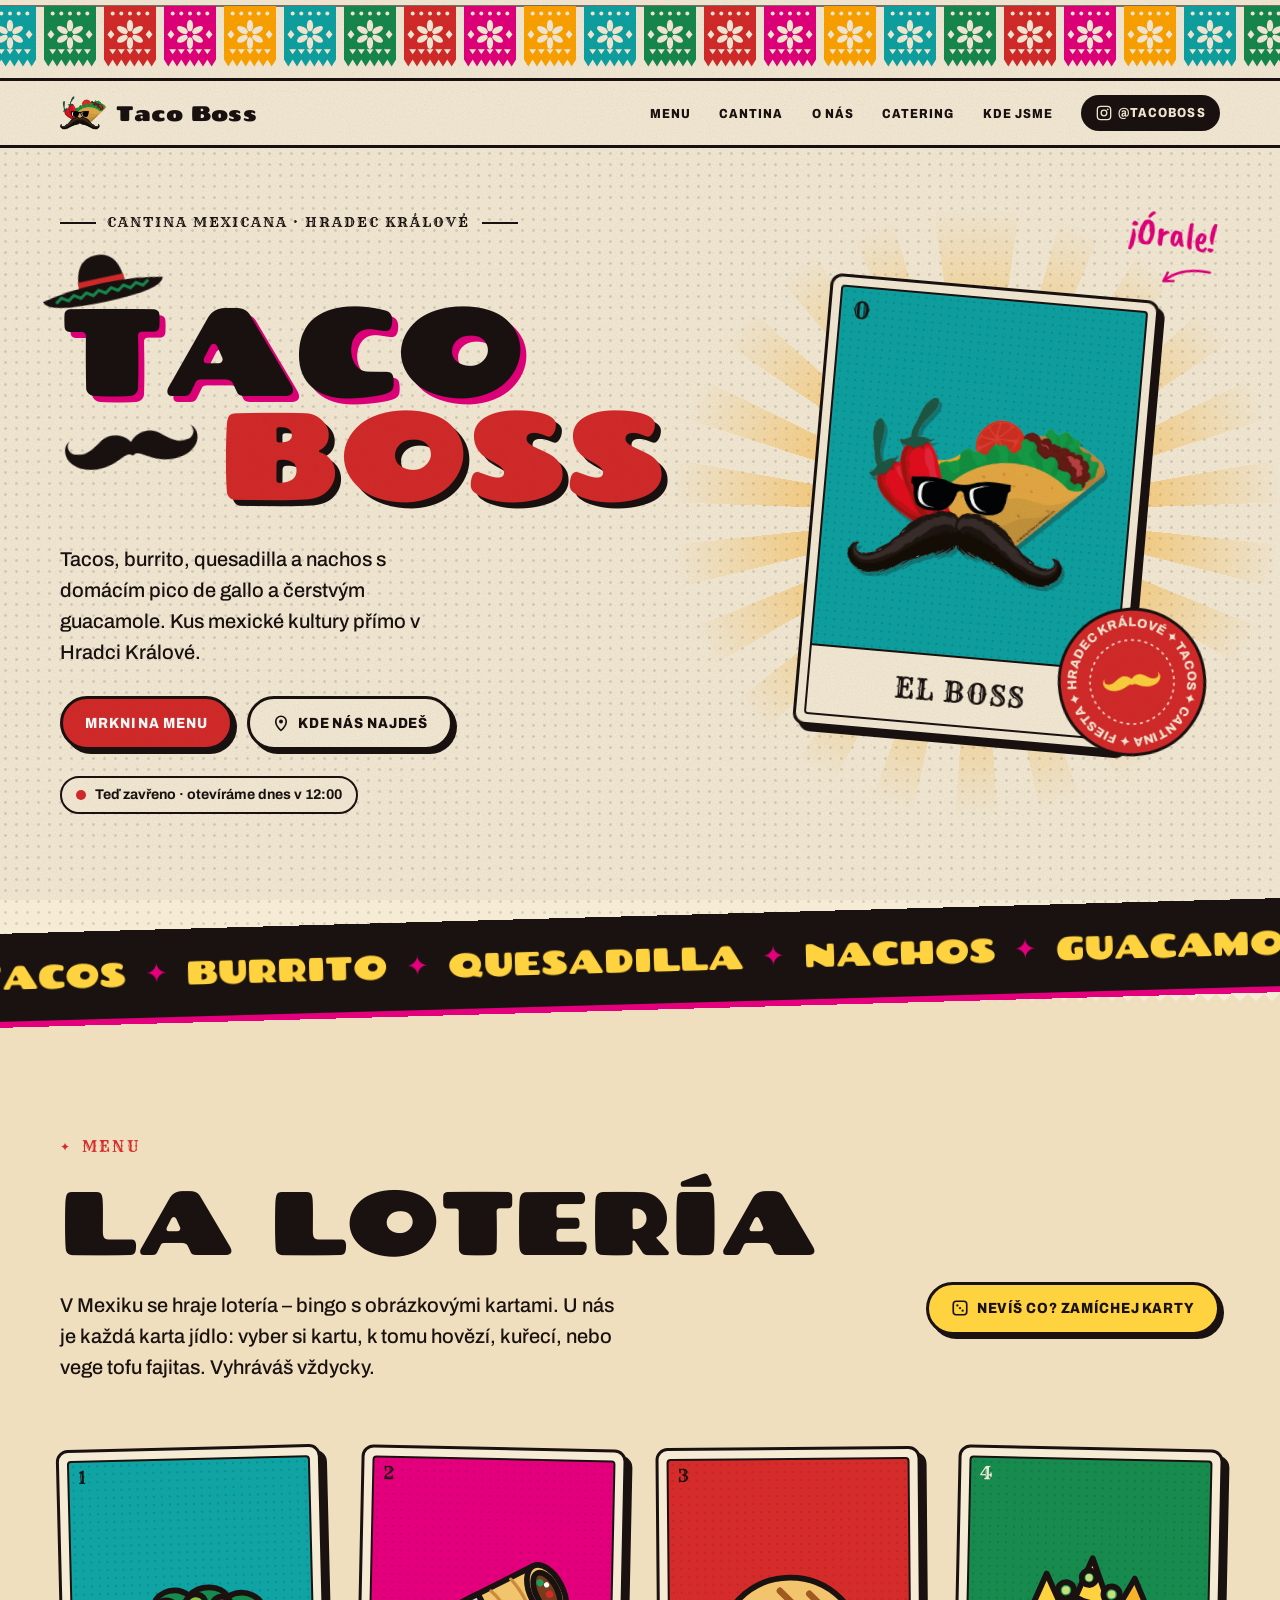
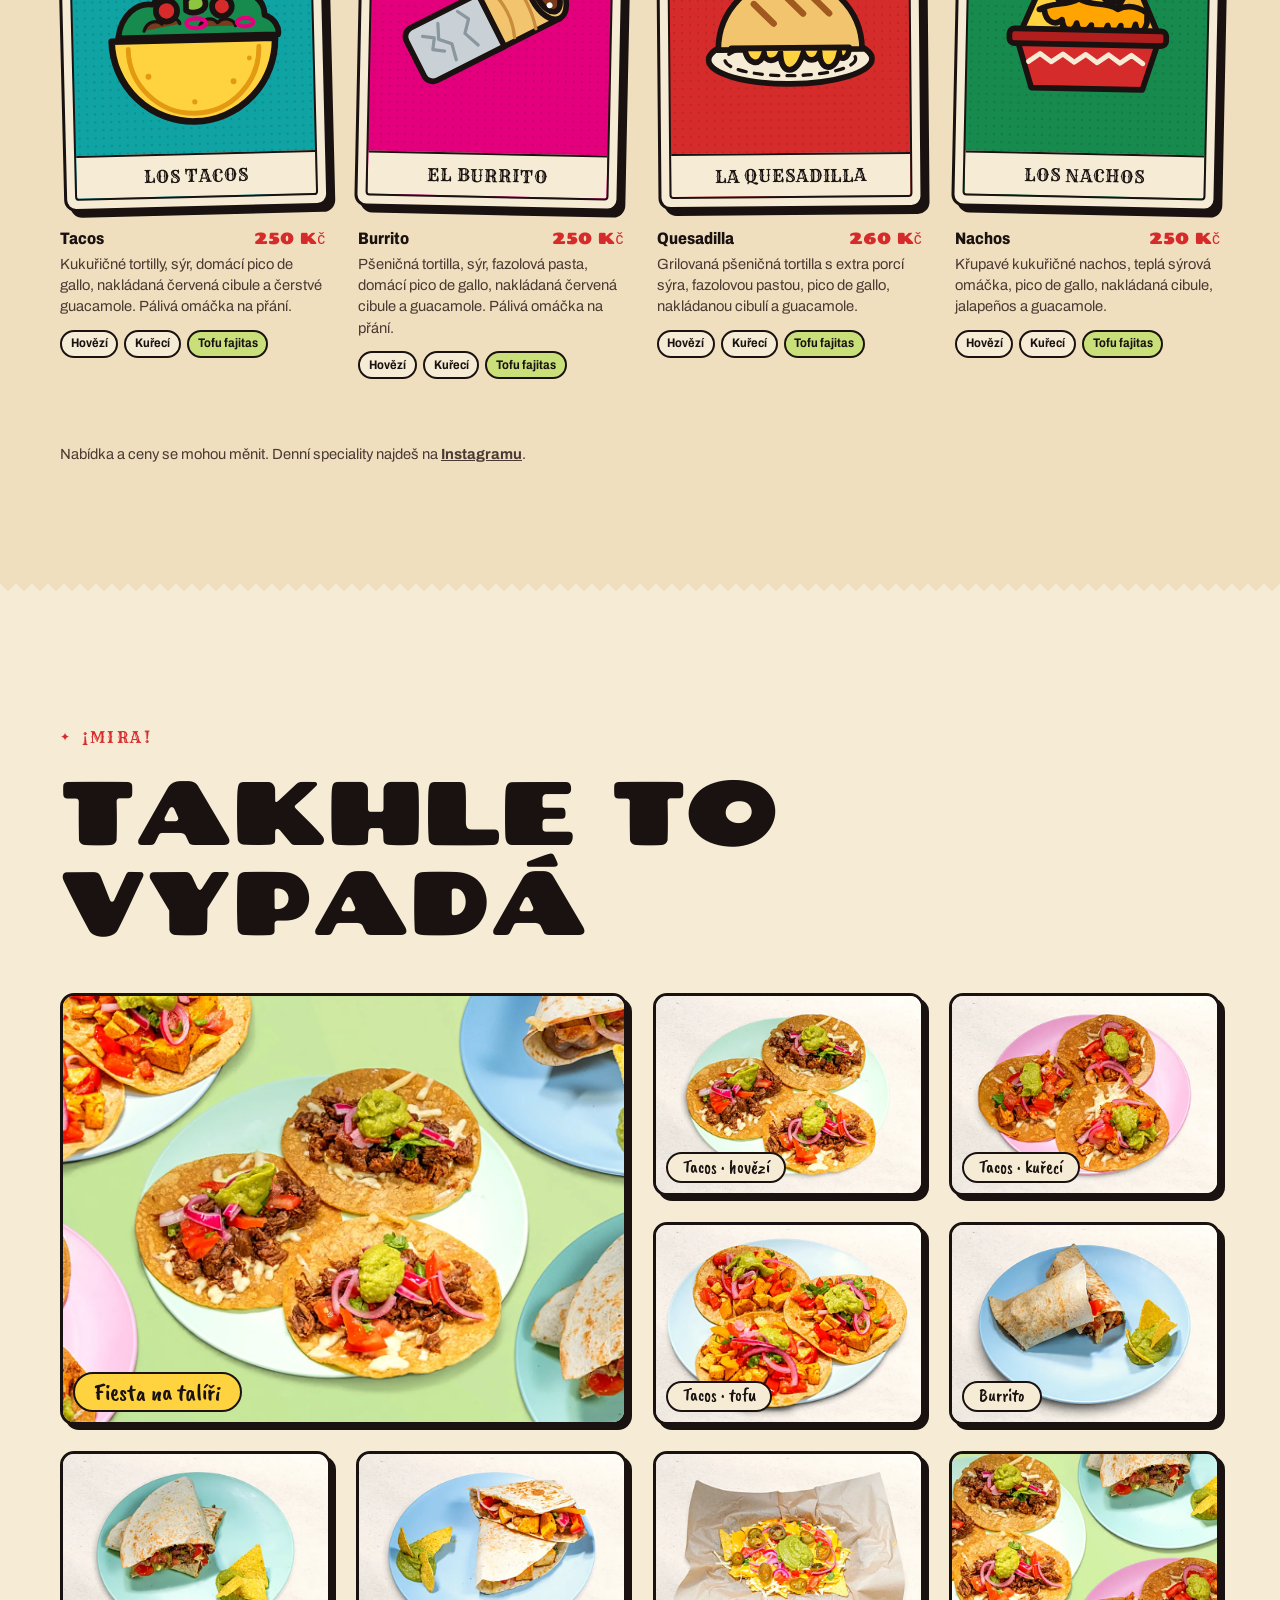
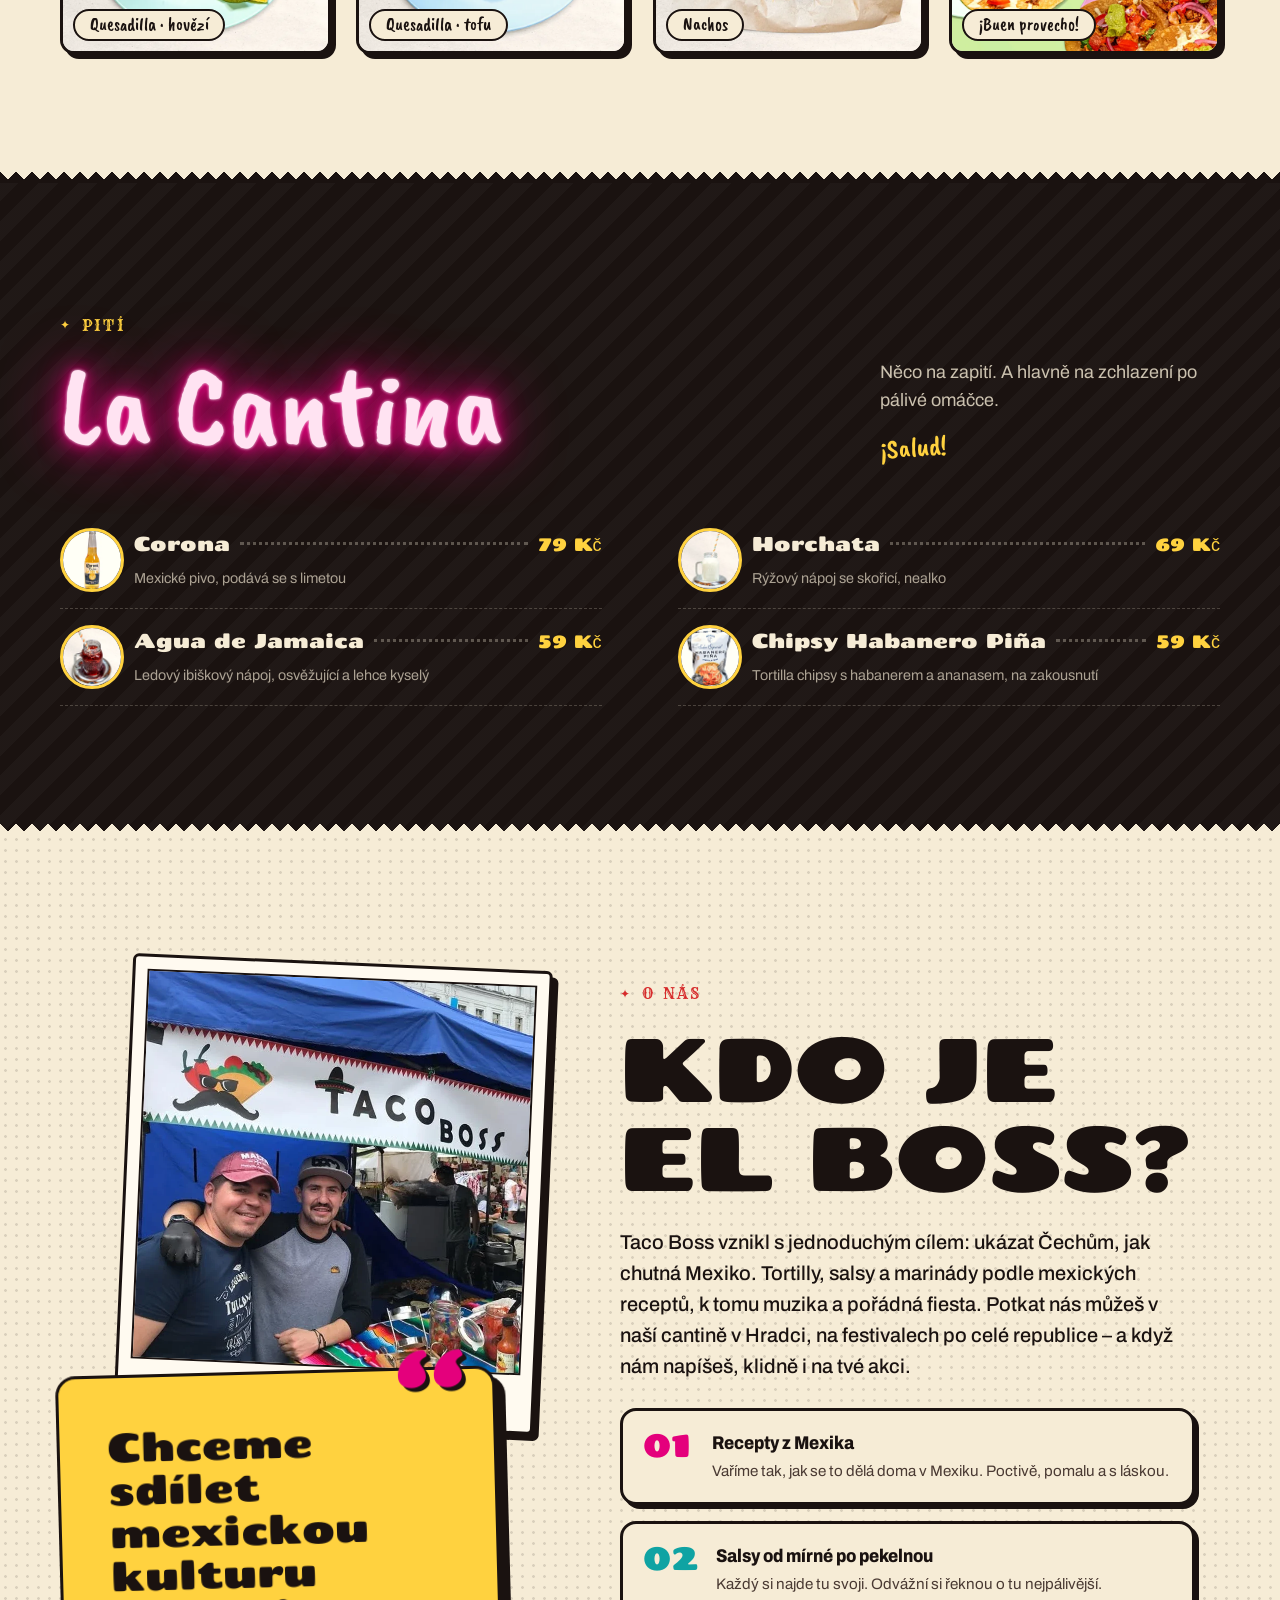
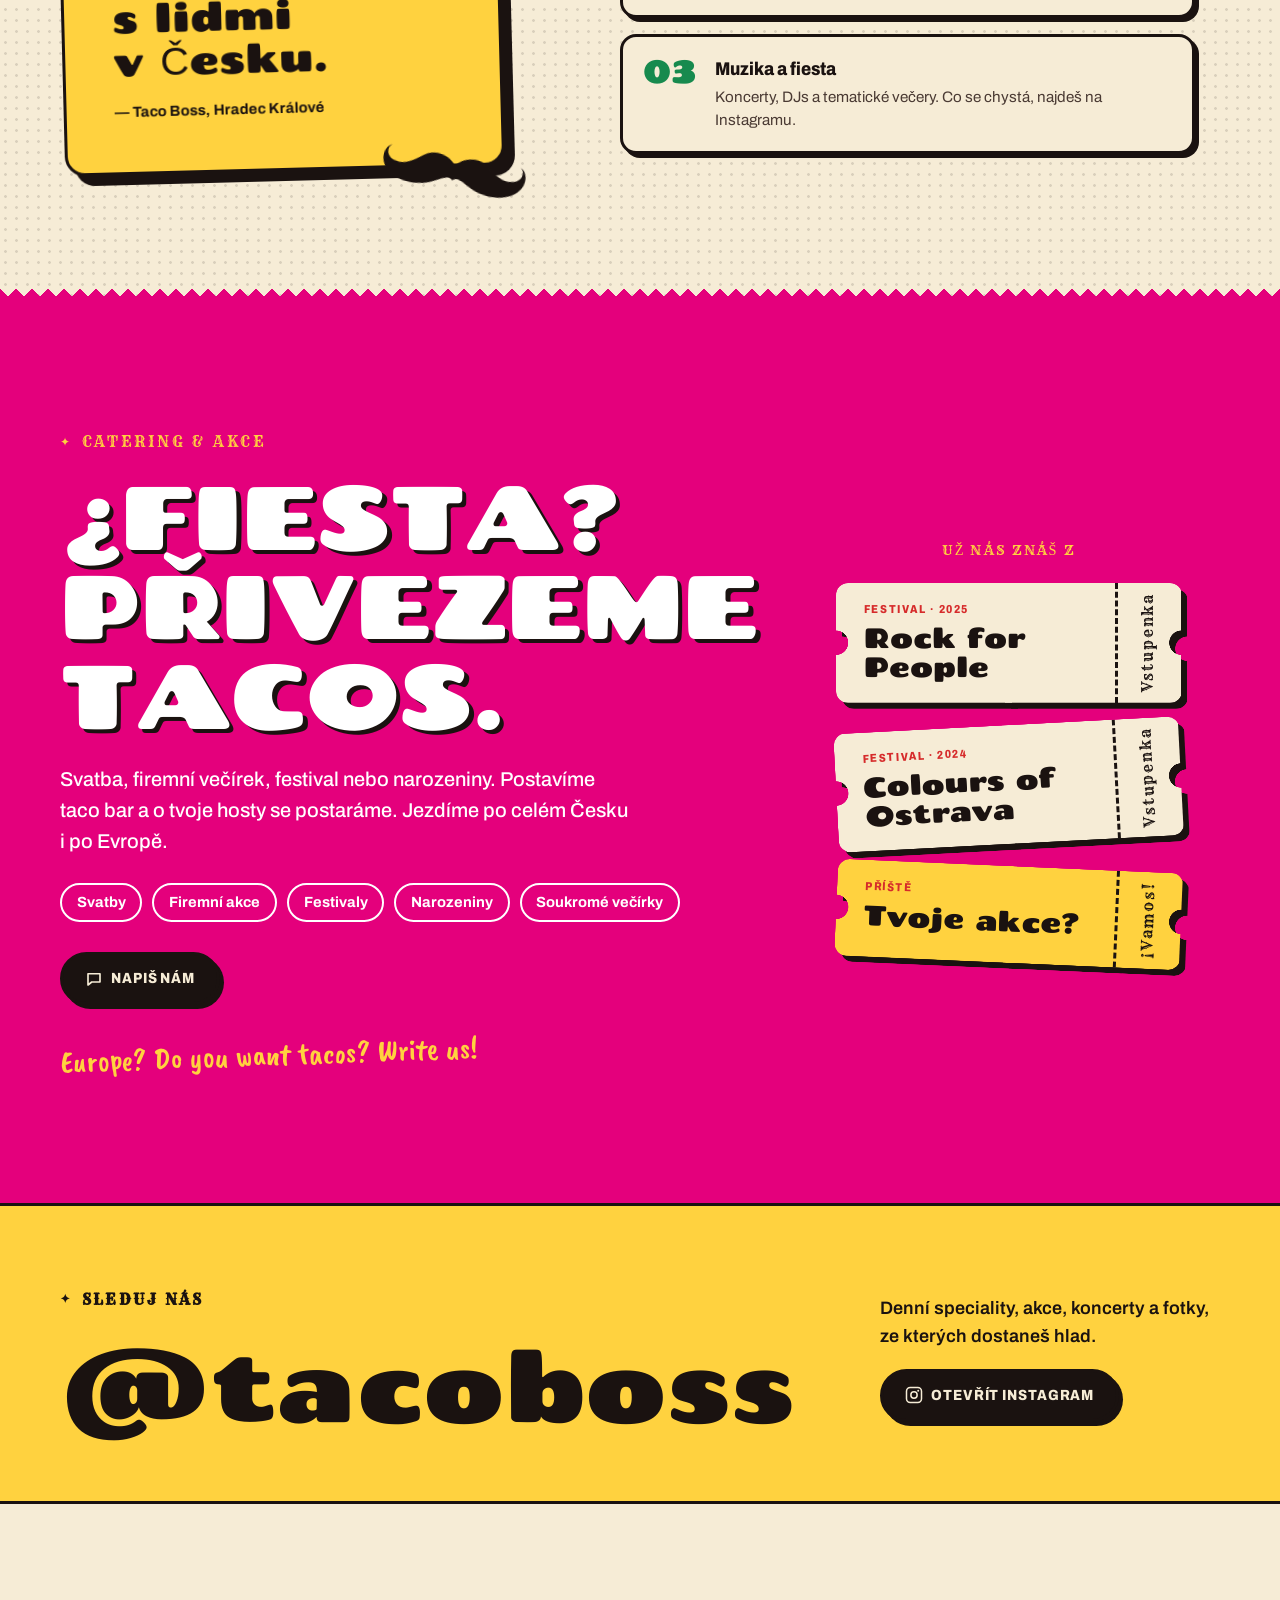
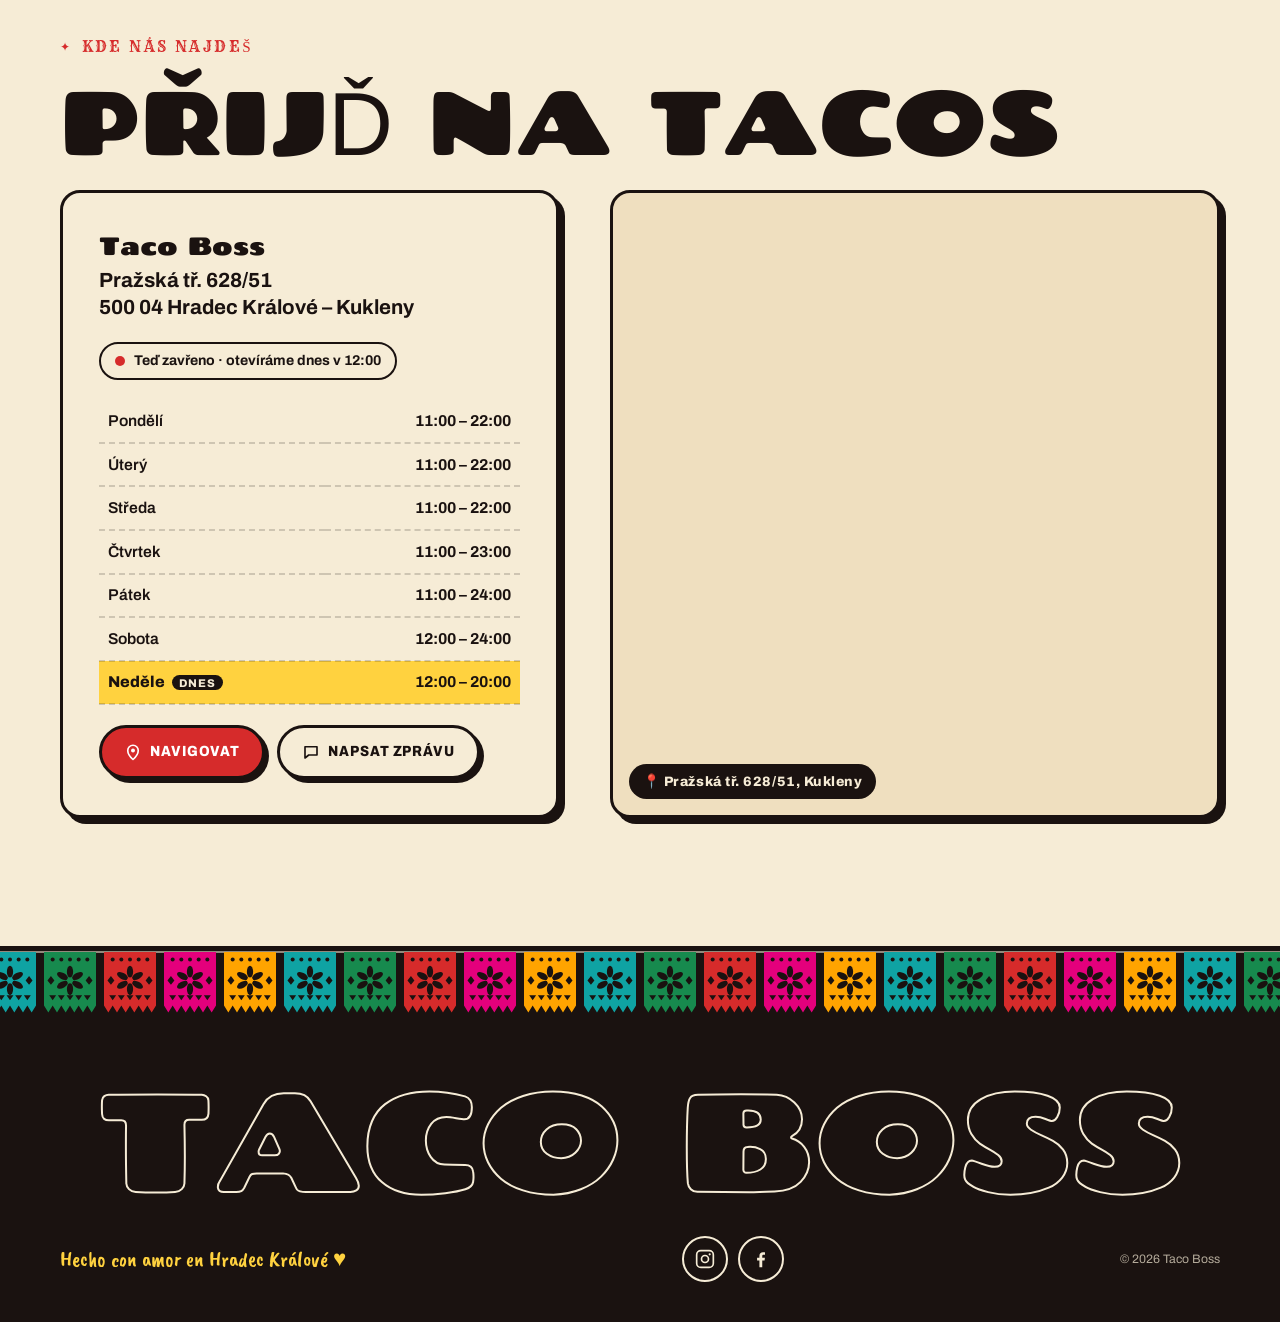
==== index.html @ a0634573 "Vercel setup and share preview meta tags Co-Authored-By: Claude Opus 5.5 <noreply@anthropic.com>" ====
<!doctype html>
<html lang="cs">
<head>
<meta charset="utf-8">
<meta name="viewport" content="width=device-width, initial-scale=1, viewport-fit=cover">
<title>Taco Boss · Mexická cantina v Hradci Králové</title>
<meta name="description" content="Taco Boss – tacos, burrito, quesadilla a nachos v Hradci Králové (Kukleny, Pražská tř.). Catering a taco bar na svatby, firemní akce i festivaly.">
<meta name="theme-color" content="#e4007c">
<meta property="og:type" content="website">
<meta property="og:title" content="Taco Boss · Mexická cantina v Hradci Králové">
<meta property="og:description" content="Tacos jako z Mexika, salsy od mírné po pekelnou a vychlazená michelada. ¡Órale!">
<meta property="og:locale" content="cs_CZ">
<meta property="og:image" content="https://tacoboss-pearl.vercel.app/img/og.jpg">
<meta property="og:url" content="https://tacoboss-pearl.vercel.app/">
<meta name="twitter:card" content="summary_large_image">
<!-- TODO: po přechodu na vlastní doménu změnit og:url a og:image -->
<link rel="icon" type="image/png" href="img/icon.png">
<link rel="apple-touch-icon" href="img/icon.png">
<link rel="preconnect" href="https://fonts.googleapis.com">
<link rel="preconnect" href="https://fonts.gstatic.com" crossorigin>
<link href="https://fonts.googleapis.com/css2?family=Archivo:wdth,wght@62..125,400..900&family=Caveat+Brush&family=Chango&family=Rye&display=swap" rel="stylesheet">
<script>document.documentElement.classList.add('js')</script>
<script type="application/ld+json">
{
  "@context": "https://schema.org",
  "@type": "Restaurant",
  "name": "Taco Boss",
  "servesCuisine": "Mexican",
  "description": "Mexická cantina a taco catering v Hradci Králové.",
  "address": {
    "@type": "PostalAddress",
    "streetAddress": "Pražská tř. 628/51",
    "addressLocality": "Hradec Králové",
    "postalCode": "500 04",
    "addressCountry": "CZ"
  },
  "sameAs": [
    "https://www.instagram.com/tacoboss/",
    "https://www.facebook.com/tacobosscz/"
  ],
  "image": "img/og.jpg"
}
</script>
<style>
:root{
  --ink:#1a1210;
  --ink-soft:#4a3a33;
  --paper:#f6ecd6;
  --paper-2:#efdfbf;
  --chili:#d62b2b;
  --rosa:#e4007c;
  --marigold:#ffa400;
  --corn:#ffd23f;
  --cilantro:#178a4e;
  --agave:#0fa3a3;
  --cocoa:#7a3b1d;

  --display:"Chango","Arial Black",sans-serif;
  --serif:"Rye",Georgia,serif;
  --hand:"Caveat Brush","Comic Sans MS",cursive;
  --body:"Archivo",system-ui,sans-serif;

  --gutter:clamp(16px,4vw,40px);
  --maxw:1240px;
  --shadow:6px 6px 0 var(--ink);
}

*,*::before,*::after{box-sizing:border-box}
html{scroll-behavior:smooth;scroll-padding-top:84px}
body{
  margin:0;
  background:var(--paper);
  color:var(--ink);
  font-family:var(--body);
  font-size:clamp(16px,.45vw + 14px,18px);
  line-height:1.55;
  -webkit-font-smoothing:antialiased;
}
/* risograph grain */
body::after{
  content:"";position:fixed;inset:0;pointer-events:none;z-index:100;
  opacity:.12;
  background-image:url("data:image/svg+xml;utf8,<svg xmlns='http://www.w3.org/2000/svg' width='180' height='180'><filter id='n'><feTurbulence type='fractalNoise' baseFrequency='.85' numOctaves='3' stitchTiles='stitch'/><feColorMatrix values='0 0 0 0 0  0 0 0 0 0  0 0 0 0 0  0 0 0 .6 0'/></filter><rect width='100%' height='100%' filter='url(%23n)'/></svg>");
}
img,svg{display:block;max-width:100%}
a{color:inherit}
h1,h2,h3,p{margin:0}
main{overflow-x:clip}
.wrap{max-width:var(--maxw);margin-inline:auto;padding-inline:var(--gutter)}
.sr-only{position:absolute;width:1px;height:1px;overflow:hidden;clip:rect(0 0 0 0);white-space:nowrap}
:focus-visible{outline:3px solid var(--rosa);outline-offset:3px;border-radius:6px}
.halftone{
  background-image:radial-gradient(rgba(26,18,16,.13) 1px,transparent 1.7px);
  background-size:11px 11px;
}

/* ───────── Papel picado ───────── */
.picado{
  position:relative;height:78px;overflow:hidden;
  display:flex;justify-content:center;gap:8px;padding-top:5px;
}
.picado::before{
  content:"";position:absolute;left:0;right:0;top:5px;height:2px;
  background:currentColor;opacity:.55;
}
.picado .flag{flex:0 0 auto;width:52px;height:64px}
.js .picado .flag{animation:drop .9s cubic-bezier(.2,1.5,.4,1) both;animation-delay:calc(var(--i) * 45ms)}
.picado .flag svg{
  width:100%;height:100%;transform-origin:50% 0;
  animation:sway 3.6s ease-in-out infinite alternate;
  animation-delay:calc(var(--i) * -.41s);
}
.picado .flag:nth-child(5n+1){color:var(--rosa)}
.picado .flag:nth-child(5n+2){color:var(--marigold)}
.picado .flag:nth-child(5n+3){color:var(--agave)}
.picado .flag:nth-child(5n+4){color:var(--cilantro)}
.picado .flag:nth-child(5n+5){color:var(--chili)}
@keyframes sway{from{transform:rotate(-4deg)}to{transform:rotate(4deg)}}
@keyframes drop{from{transform:translateY(-110%)}to{transform:none}}

/* ───────── Top bar ───────── */
.topbar{
  position:sticky;top:0;z-index:50;
  background:color-mix(in srgb,var(--paper) 88%,transparent);
  -webkit-backdrop-filter:blur(10px);backdrop-filter:blur(10px);
  border-block:3px solid var(--ink);
}
.topbar .wrap{display:flex;align-items:center;justify-content:space-between;height:64px;gap:16px}
.brand{display:flex;align-items:center;gap:10px;text-decoration:none;font-family:var(--display);font-size:1.3rem;letter-spacing:.01em;white-space:nowrap}
.brand img{width:46px;height:46px;object-fit:contain;transition:transform .4s cubic-bezier(.2,1.6,.4,1)}
.brand:hover img{transform:rotate(-12deg) scale(1.12)}
.nav-links{display:flex;align-items:center;gap:clamp(14px,2.2vw,30px);list-style:none;margin:0;padding:0}
.nav-links a{
  text-decoration:none;font-weight:800;font-stretch:85%;text-transform:uppercase;
  letter-spacing:.08em;font-size:.82rem;padding:.3em 0;
  background:linear-gradient(var(--rosa),var(--rosa)) left bottom/0 3px no-repeat;
  transition:background-size .25s ease;
}
.nav-links a:hover{background-size:100% 3px}
.nav-links .pill{
  background:var(--ink);color:var(--paper);padding:.6em 1.1em;border-radius:999px;
  display:inline-flex;align-items:center;gap:.5em;transition:background .2s,transform .2s;
}
.nav-links .pill:hover{background:var(--rosa);transform:rotate(-3deg)}
.nav-links .pill svg{width:16px;height:16px}
@media (max-width:860px){.nav-links li:not(.keep){display:none}}

/* ───────── Buttons ───────── */
.btn{
  display:inline-flex;align-items:center;gap:.55em;cursor:pointer;
  font-family:var(--body);font-weight:800;font-stretch:88%;text-transform:uppercase;letter-spacing:.06em;
  font-size:.92rem;line-height:1;padding:1em 1.5em;
  border:3px solid var(--ink);border-radius:999px;text-decoration:none;
  background:var(--paper);color:var(--ink);box-shadow:4px 4px 0 var(--ink);
  transition:transform .15s ease,box-shadow .15s ease,background .2s;
}
.btn:hover{transform:translate(-2px,-2px);box-shadow:6px 6px 0 var(--ink)}
.btn:active{transform:translate(3px,3px);box-shadow:1px 1px 0 var(--ink)}
.btn svg{width:18px;height:18px;flex:none}
.btn-chili{background:var(--chili);color:#fff}
.btn-corn{background:var(--corn)}
.btn-ink{background:var(--ink);color:var(--paper)}
.btn-ink:hover{background:#000}

/* ───────── Shared section heads ───────── */
.section{position:relative;padding-block:clamp(72px,10vw,132px)}
.kicker{
  font-family:var(--serif);font-size:.95rem;letter-spacing:.16em;text-transform:uppercase;
  color:var(--chili);display:inline-flex;align-items:center;gap:.6em;
}
.kicker::before{content:"✦";font-size:.8em}
.h2{
  font-family:var(--display);font-weight:400;text-transform:uppercase;
  font-size:clamp(2.6rem,7.2vw,5.6rem);line-height:1;letter-spacing:-.005em;
  margin:.18em 0 .28em;
}
.lead{font-size:clamp(1.05rem,.6vw + .9rem,1.25rem);max-width:52ch;font-weight:500}
.hand{font-family:var(--hand);font-weight:400}

/* zigzag section edge */
.zig{position:relative}
.zig::before{
  content:"";position:absolute;left:0;right:0;top:-15px;height:16px;
  background:
    linear-gradient(-45deg,var(--zig) 8px,transparent 0) 0 100%/16px 16px repeat-x,
    linear-gradient(45deg,var(--zig) 8px,transparent 0) 0 100%/16px 16px repeat-x;
}

/* ───────── Hero ───────── */
.hero{position:relative;padding-block:clamp(28px,5vw,64px) clamp(84px,10vw,128px)}
.hero-grid{display:grid;grid-template-columns:1.12fr .88fr;gap:clamp(24px,4vw,56px);align-items:center}
.eyebrow{
  font-family:var(--serif);letter-spacing:.14em;text-transform:uppercase;
  font-size:clamp(.82rem,1.1vw,1rem);display:flex;align-items:center;gap:.8em;
}
.eyebrow::before,.eyebrow::after{content:"";height:2px;width:36px;background:currentColor}
.wordmark{
  position:relative;font-family:var(--display);font-weight:400;text-transform:uppercase;
  font-size:clamp(3.6rem,9vw,8.4rem);line-height:.84;letter-spacing:-.01em;
  margin:.5em 0 .32em;
}
@supports (font-size:1cqi){.wordmark{font-size:min(20cqi,9.2rem)}}
.hero-copy{container-type:inline-size}
.wordmark .w{display:block;white-space:nowrap}
.wordmark .w1{color:var(--ink);text-shadow:.05em .05em 0 var(--rosa)}
.wordmark .w2{color:var(--chili);text-shadow:.05em .05em 0 var(--ink);padding-left:1.28em}
.wordmark .ltr{display:inline-block}
.js .wordmark .ltr{animation:ltr-in .8s cubic-bezier(.2,1.6,.4,1) both;animation-delay:calc(var(--i) * 70ms + 150ms)}
@keyframes ltr-in{from{transform:translateY(-70%) rotate(-14deg);opacity:0}to{transform:none;opacity:1}}
.wordmark .stache{
  position:absolute;left:.02em;top:1.06em;width:1.12em;color:var(--ink);
  transform-origin:50% 40%;rotate:-8deg;
}
.js .wordmark .stache{animation:stache-in .9s cubic-bezier(.2,1.6,.4,1) .75s both}
.wordmark .stache:hover{animation:wiggle .6s ease-in-out}
.wordmark .sombrero{position:absolute;left:-.14em;top:-.36em;width:1.02em;rotate:-12deg;transform-origin:50% 100%}
.js .wordmark .sombrero{animation:hat-in .8s cubic-bezier(.2,1.6,.4,1) .55s both}
@keyframes hat-in{from{transform:translateY(-80%) rotate(-30deg);opacity:0}to{transform:none;opacity:1}}
@keyframes stache-in{from{transform:scale(0) rotate(40deg)}to{transform:none}}
@keyframes wiggle{0%,100%{transform:rotate(0)}25%{transform:rotate(10deg)}50%{transform:rotate(-8deg)}75%{transform:rotate(5deg)}}

.hero .lead{max-width:36ch}
.cta-row{display:flex;flex-wrap:wrap;gap:14px;margin-top:28px}
.status{
  display:inline-flex;align-items:center;gap:.6em;margin-top:26px;
  border:2px solid var(--ink);border-radius:999px;background:var(--paper);
  padding:.45em 1em;font-weight:700;font-size:.88rem;
}
.status .dot{width:10px;height:10px;border-radius:50%;background:var(--chili);flex:none}
.status.open .dot{background:var(--cilantro);box-shadow:0 0 0 0 rgba(23,138,78,.6);animation:pulse 1.8s infinite}
@keyframes pulse{70%{box-shadow:0 0 0 10px rgba(23,138,78,0)}100%{box-shadow:0 0 0 0 rgba(23,138,78,0)}}

.hero-art{position:relative;display:grid;place-items:center;min-height:clamp(420px,46vw,560px)}
.sunburst{
  position:absolute;inset:-12%;pointer-events:none;
  background:repeating-conic-gradient(from 0deg,var(--marigold) 0deg 8deg,transparent 8deg 16deg);
  -webkit-mask:radial-gradient(circle,#000 18%,transparent 66%);mask:radial-gradient(circle,#000 18%,transparent 66%);
  opacity:.6;animation:spin 90s linear infinite;
}
@keyframes spin{to{transform:rotate(360deg)}}
.hero-card{width:min(330px,74vw);rotate:5deg;z-index:1}
.js .hero-card{animation:card-in 1.1s cubic-bezier(.2,1.35,.35,1) .35s both}
@keyframes card-in{from{transform:translateY(40px) rotate(-18deg) scale(.8);opacity:0}to{transform:none;opacity:1}}
.hero-card .loteria{transition:transform .4s cubic-bezier(.2,1.4,.4,1)}
.hero-card:hover .loteria{transform:rotate(-4deg) scale(1.03)}
.stamp{position:absolute;right:clamp(-10px,1vw,20px);bottom:clamp(0px,3vw,36px);width:clamp(112px,12vw,150px);aspect-ratio:1;z-index:2;rotate:-8deg}
.stamp .ring{position:absolute;inset:0;animation:spin 22s linear infinite}
.stamp .core{position:absolute;inset:30%;display:grid;place-items:center}
.stamp .core svg{width:100%;color:var(--corn)}
.orale{
  position:absolute;right:clamp(-8px,.5vw,12px);top:-18px;z-index:2;text-align:right;
  font-family:var(--hand);font-size:clamp(1.8rem,3vw,2.5rem);color:var(--rosa);rotate:8deg;line-height:1;
}
.orale svg{width:64px;margin:4px 0 0 auto;transform:scaleX(-1) rotate(-10deg);color:var(--rosa)}

/* ───────── Lotería card ───────── */
.loteria{
  position:relative;background:var(--paper);border:3px solid var(--ink);border-radius:12px;
  padding:8px;box-shadow:var(--shadow);
}
.loteria .face{
  position:relative;aspect-ratio:5/7;overflow:hidden;border:2.5px solid var(--ink);border-radius:4px;
  display:grid;grid-template-rows:auto 1fr auto;background-color:var(--bg,var(--agave));
  background-image:radial-gradient(rgba(26,18,16,.14) 1px,transparent 1.6px);background-size:8px 8px;
}
.loteria .num{font-family:var(--serif);font-size:1.1rem;line-height:1;padding:.45rem .55rem 0}
.loteria .art{display:grid;place-items:center;padding:2% 9% 4%;min-height:0}
.loteria .art svg{width:100%;height:100%;overflow:visible}
.loteria .art img{width:100%;height:auto;filter:drop-shadow(3px 4px 0 rgba(26,18,16,.28))}
.loteria .name{
  font-family:var(--serif);text-align:center;text-transform:uppercase;white-space:nowrap;
  background:var(--paper);border-top:2.5px solid var(--ink);
  font-size:clamp(.9rem,1.35vw,1.15rem);letter-spacing:.05em;padding:.45em .25em .4em;
}
.hero-card .num{font-size:1.5rem;padding:.6rem .75rem 0}
.hero-card .name{font-size:clamp(1.3rem,2.2vw,1.75rem)}

/* illustration strokes */
.art path,.art circle,.art ellipse,.art rect,.art line,.art polygon{
  stroke:var(--ink);stroke-width:3.5;stroke-linejoin:round;stroke-linecap:round;
}
.art .ns{stroke:none}
.art .thin{stroke-width:2}
.art .fn{fill:none}

/* ───────── Marquee ───────── */
.marquee{
  position:relative;z-index:3;background:var(--ink);color:var(--corn);
  width:104%;margin:-26px -2% 0;rotate:-1.6deg;overflow:hidden;
  border-block:3px solid var(--ink);box-shadow:0 6px 0 var(--rosa);
}
.marquee-track{display:flex;width:max-content;animation:marquee 30s linear infinite}
.marquee span{
  font-family:var(--display);font-size:clamp(1.3rem,2.6vw,2.1rem);text-transform:uppercase;
  padding:.45em 0;white-space:nowrap;display:flex;align-items:center;
}
.marquee span i{font-style:normal;color:var(--rosa);padding-inline:.7em;font-size:.8em}
@keyframes marquee{to{transform:translateX(-50%)}}

/* ───────── Menu (Lotería) ───────── */
.menu{--zig:var(--paper-2);background:var(--paper-2)}
.menu-head{display:flex;flex-wrap:wrap;align-items:flex-end;justify-content:space-between;gap:24px 40px;margin-bottom:clamp(40px,5vw,64px)}
.shuffle-box{display:flex;flex-direction:column;align-items:flex-start;gap:10px}
.shuffle-result{font-family:var(--hand);font-size:clamp(1.3rem,2vw,1.6rem);color:var(--rosa);min-height:1.5em;line-height:1.2}
.dishes{display:grid;grid-template-columns:repeat(4,1fr);gap:clamp(36px,4vw,56px) clamp(18px,2.6vw,36px);list-style:none;margin:0;padding:0}
@media (max-width:1040px){.dishes{grid-template-columns:repeat(2,1fr)}}
@media (max-width:720px){.dishes{grid-template-columns:repeat(2,1fr);gap:34px 14px}}
.dish{--tilt:-1.4deg}
.dish:nth-child(even){--tilt:1.2deg}
.dish:nth-child(3n){--tilt:-.5deg}
.dish .loteria{transform:rotate(var(--tilt));transition:transform .35s cubic-bezier(.2,1.3,.4,1),box-shadow .25s ease}
.dish:hover .loteria{transform:rotate(0) translateY(-8px) scale(1.02);box-shadow:10px 12px 0 var(--ink)}
.dish.flash .loteria{transform:rotate(0) translateY(-10px) scale(1.04);box-shadow:10px 12px 0 var(--rosa)}
.dish.winner .loteria{transform:translateY(-12px) rotate(-2deg) scale(1.05);box-shadow:10px 12px 0 var(--rosa);z-index:2}
.dish.winner .face::after{
  content:"¡Lotería!";position:absolute;left:50%;top:44%;translate:-50% -50%;rotate:-16deg;
  font-family:var(--serif);font-size:clamp(1.05rem,2vw,1.6rem);color:var(--rosa);white-space:nowrap;
  border:3px solid var(--rosa);border-radius:6px;padding:.15em .5em;background:rgba(246,236,214,.92);
  animation:stamp .45s cubic-bezier(.2,1.6,.4,1) both;
}
@keyframes stamp{from{scale:2.6;opacity:0}to{scale:1;opacity:1}}
.dish h3{
  display:flex;justify-content:space-between;align-items:baseline;gap:.6em;
  margin:1.15em 0 .3em;font-weight:800;font-stretch:85%;font-size:clamp(1rem,1.3vw,1.15rem);line-height:1.2;
}
.price{font-family:var(--display);font-weight:400;color:var(--chili);white-space:nowrap;font-size:.95em}
.dish p{font-size:.92rem;line-height:1.45;color:var(--ink-soft)}
.variants{display:flex;flex-wrap:wrap;gap:6px;list-style:none;margin:12px 0 0;padding:0}
.variants li{border:2px solid var(--ink);border-radius:999px;padding:.2em .7em;font-size:.78rem;font-weight:700;font-stretch:88%;background:var(--paper)}
.variants li:last-child{background:#c9e07a}
@media (max-width:720px){
  .dish h3{flex-direction:column;gap:.15em}
  .dish p{font-size:.86rem}
}
.menu-note{margin-top:clamp(40px,5vw,64px);font-size:.92rem;color:var(--ink-soft);display:flex;flex-wrap:wrap;gap:16px 28px;align-items:center;justify-content:space-between}
.menu-note a{font-weight:700}

/* ───────── Gallery ───────── */
.gallery{--zig:var(--paper);background:var(--paper)}
.shots{list-style:none;margin:clamp(28px,4vw,48px) 0 0;padding:0;display:grid;grid-template-columns:repeat(4,1fr);gap:clamp(14px,2vw,26px)}
.shot{
  position:relative;aspect-ratio:4/3;overflow:hidden;background:#eceae6;
  border:3px solid var(--ink);border-radius:14px;box-shadow:5px 5px 0 var(--ink);
}
.shot.big{grid-column:span 2;grid-row:span 2;aspect-ratio:auto}
.shot img{width:100%;height:100%;object-fit:cover;transition:transform .6s cubic-bezier(.2,.8,.2,1)}
.shot:hover img{transform:scale(1.07) rotate(-1deg)}
.shot span{
  position:absolute;left:10px;bottom:10px;background:var(--paper);border:2px solid var(--ink);border-radius:999px;
  padding:.1em .8em;font-family:var(--hand);font-size:1.15rem;line-height:1.3;
}
.shot.big span{font-size:1.5rem;background:var(--corn)}
@media (max-width:720px){.shots{grid-template-columns:repeat(2,1fr)}.shot span{font-size:.95rem;left:6px;bottom:6px}}

/* ───────── Cantina ───────── */
.cantina{
  --zig:var(--ink);background:var(--ink);color:var(--paper);
  background-image:repeating-linear-gradient(135deg,rgba(255,255,255,.028) 0 14px,transparent 14px 28px);
}
.cantina .kicker{color:var(--corn)}
.cantina-head{display:flex;flex-wrap:wrap;justify-content:space-between;align-items:flex-end;gap:16px 40px;margin-bottom:clamp(32px,4vw,52px)}
.neon{
  font-family:var(--hand);font-weight:400;font-size:clamp(3.4rem,9vw,7.2rem);line-height:.95;margin-top:.12em;
  color:#ffe3f2;
  text-shadow:0 0 3px #fff,0 0 12px var(--rosa),0 0 28px var(--rosa),0 0 64px var(--rosa);
  animation:flicker 7s infinite;
}
@keyframes flicker{0%,17%,21%,24%,58%,62%,100%{opacity:1}19%,23%,60%{opacity:.5}}
.cantina-head p{max-width:34ch;color:rgba(246,236,214,.8)}
.cantina-head .hand{color:var(--corn);font-size:1.7rem;display:block;margin-top:4px;rotate:-3deg}
.drinks{list-style:none;margin:0;padding:0;columns:2;column-gap:clamp(32px,6vw,80px)}
@media (max-width:760px){.drinks{columns:1}}
.drink{
  break-inside:avoid;display:grid;grid-template-columns:auto 1fr auto;align-items:baseline;gap:4px 10px;
  padding:16px 0;border-bottom:1px dashed rgba(246,236,214,.22);
}
.drink{grid-template-columns:64px auto 1fr auto}
.drink img{grid-row:span 2;align-self:center;width:64px;height:64px;border-radius:50%;object-fit:cover;border:3px solid var(--corn);background:#fff}

.drink .n{font-family:var(--display);font-size:clamp(1.1rem,1.6vw,1.3rem)}
.drink .dots{border-bottom:3px dotted rgba(246,236,214,.3);translate:0 -6px}
.drink .p{font-family:var(--display);color:var(--corn);white-space:nowrap}
.drink .d{grid-column:2/-1;font-size:.9rem;color:rgba(246,236,214,.66)}

/* ───────── About ───────── */
.about{--zig:var(--paper)}
.about-grid{display:grid;grid-template-columns:.95fr 1.05fr;gap:clamp(36px,6vw,88px);align-items:center}
@media (max-width:900px){.about-grid{grid-template-columns:1fr}}
.about-media{display:grid;justify-items:start}
.polaroid{
  margin:0;width:min(420px,88%);background:#fffaf0;border:3px solid var(--ink);border-radius:6px;
  padding:12px 12px 0;box-shadow:var(--shadow);rotate:2.5deg;justify-self:end;
}
.polaroid img{display:block;width:100%;height:auto;aspect-ratio:1;object-fit:cover;border:2px solid var(--ink)}
.polaroid figcaption{font-family:var(--hand);font-size:1.5rem;text-align:center;padding:.35em 0 .45em;color:var(--ink)}
.about-media .quote-card{margin-top:-56px;width:min(440px,92%);z-index:1}
.quote-card{
  position:relative;margin:0;background:var(--corn);border:3px solid var(--ink);border-radius:20px;
  padding:clamp(28px,4vw,48px);box-shadow:10px 10px 0 var(--ink);rotate:-1.5deg;
}
.quote-card blockquote{margin:0;font-family:var(--display);font-size:clamp(1.7rem,3.1vw,2.6rem);line-height:1.08}
.quote-card figcaption{margin-top:18px;font-weight:700;font-size:.92rem;display:flex;align-items:center;gap:10px}
.quote-card figcaption svg{width:54px}
.quote-card .qm{
  position:absolute;top:-38px;right:22px;font-family:var(--display);font-size:7rem;line-height:1;color:var(--rosa);
  text-shadow:4px 4px 0 var(--ink);
}
.quote-card .big-stache{
  position:absolute;right:-26px;bottom:-34px;width:150px;color:var(--ink);rotate:12deg;transition:rotate .4s cubic-bezier(.2,1.6,.4,1);
}
.quote-card:hover .big-stache{rotate:-8deg}
.about-copy .lead{margin-bottom:26px}
.pillars{display:grid;gap:16px;list-style:none;margin:0;padding:0}
.pillar{
  display:grid;grid-template-columns:auto 1fr;gap:18px;align-items:start;
  background:var(--paper);border:3px solid var(--ink);border-radius:16px;padding:18px 20px;
  box-shadow:4px 4px 0 var(--ink);transition:transform .2s,box-shadow .2s;
}
.pillar:hover{transform:translate(-2px,-2px);box-shadow:7px 7px 0 var(--ink)}
.pillar .no{font-family:var(--display);font-size:2rem;line-height:1;color:var(--rosa);min-width:1.6em}
.pillar:nth-child(2) .no{color:var(--agave)}
.pillar:nth-child(3) .no{color:var(--cilantro)}
.pillar h3{font-weight:800;font-stretch:88%;font-size:1.15rem;margin-bottom:.15em}
.pillar p{font-size:.95rem;color:var(--ink-soft)}

/* ───────── Fiesta / catering ───────── */
.fiesta{--zig:var(--rosa);background:var(--rosa);color:#fff}
.fiesta .kicker{color:var(--corn)}
.fiesta-grid{display:grid;grid-template-columns:1.1fr .9fr;gap:clamp(40px,6vw,88px);align-items:center}
@media (max-width:900px){.fiesta-grid{grid-template-columns:1fr}}
.fiesta .h2{text-shadow:.05em .05em 0 var(--ink)}
.tags{display:flex;flex-wrap:wrap;gap:10px;list-style:none;margin:26px 0 30px;padding:0}
.tags li{border:2px solid #fff;border-radius:999px;padding:.4em 1em;font-weight:700;font-size:.92rem}
.write-us{font-family:var(--hand);font-size:clamp(1.5rem,2.4vw,2rem);color:var(--corn);margin-top:22px;rotate:-2deg}
.tickets{display:grid;gap:22px;justify-items:center}
.ticket-stack{display:grid;gap:22px;justify-items:center;width:100%;filter:drop-shadow(6px 6px 0 var(--ink))}
.tickets-label{font-family:var(--serif);letter-spacing:.14em;text-transform:uppercase;font-size:.9rem;color:var(--corn)}
.ticket{
  width:min(420px,100%);display:grid;grid-template-columns:1fr auto;color:var(--ink);background:var(--paper);
  border-radius:12px;
  -webkit-mask:radial-gradient(circle at 0 50%,transparent 12px,#000 12.5px) left/51% 100% no-repeat,radial-gradient(circle at 100% 50%,transparent 12px,#000 12.5px) right/51% 100% no-repeat;
          mask:radial-gradient(circle at 0 50%,transparent 12px,#000 12.5px) left/51% 100% no-repeat,radial-gradient(circle at 100% 50%,transparent 12px,#000 12.5px) right/51% 100% no-repeat;
  transition:rotate .3s cubic-bezier(.2,1.5,.4,1);
}
.ticket:nth-child(2){rotate:-3deg}
.ticket:nth-child(3){rotate:2.5deg;background:var(--corn)}
.ticket:hover{rotate:0deg}
.ticket .main{padding:18px 22px 18px 28px}
.ticket .main small{display:block;font-weight:800;font-stretch:85%;letter-spacing:.14em;text-transform:uppercase;font-size:.72rem;color:var(--chili)}
.ticket .main strong{display:block;font-family:var(--display);font-weight:400;font-size:clamp(1.3rem,2.4vw,1.75rem);line-height:1.05;margin-top:4px}
.ticket .stub{
  border-left:3px dashed var(--ink);padding:10px 22px 10px 18px;display:grid;place-items:center;
  font-family:var(--serif);font-size:1.5rem;
}
.ticket .stub span{writing-mode:vertical-rl;rotate:180deg;letter-spacing:.12em;font-size:.95rem}

/* ───────── Instagram strip ───────── */
.ig{background:var(--corn);border-block:3px solid var(--ink);padding-block:clamp(40px,6vw,72px);overflow:hidden}
.ig .wrap{display:flex;flex-wrap:wrap;align-items:center;justify-content:space-between;gap:24px 40px}
.ig-handle{
  font-family:var(--display);font-size:clamp(2.4rem,8vw,6.2rem);line-height:.9;text-decoration:none;
  display:block;margin-top:.1em;transition:color .2s;
}
.ig-handle:hover{color:var(--rosa)}
.ig p{max-width:34ch;font-weight:600;margin:10px 0 18px}

/* ───────── Visit ───────── */
.visit-grid{display:grid;grid-template-columns:.9fr 1.1fr;gap:clamp(28px,4vw,56px);align-items:stretch}
@media (max-width:900px){.visit-grid{grid-template-columns:1fr}}
.info{
  background:var(--paper);border:3px solid var(--ink);border-radius:20px;box-shadow:var(--shadow);
  padding:clamp(22px,3vw,36px);display:flex;flex-direction:column;gap:20px;
}
.info address{font-style:normal;font-size:clamp(1.15rem,1.6vw,1.35rem);font-weight:700;line-height:1.35}
.info address strong{font-family:var(--display);font-weight:400;font-size:1.2em;display:block;margin-bottom:4px}
.info .status{margin-top:0;align-self:flex-start}
.hours{width:100%;border-collapse:collapse;font-size:.98rem}
.hours th,.hours td{padding:.55em .6em;border-bottom:2px dashed rgba(26,18,16,.18);text-align:left}
.hours th{font-weight:600}
.hours td{text-align:right;font-variant-numeric:tabular-nums;font-weight:700}
.hours tr.today{background:var(--corn)}
.hours tr.today th{font-weight:800}
.hours tr.today th::after{content:"dnes";margin-left:.6em;font-size:.7rem;text-transform:uppercase;letter-spacing:.1em;background:var(--ink);color:var(--paper);border-radius:999px;padding:.15em .6em;vertical-align:middle}
.hours .closed{color:var(--chili)}
.info .btns{display:flex;flex-wrap:wrap;gap:12px;margin-top:auto}
.map{
  position:relative;min-height:420px;border:3px solid var(--ink);border-radius:20px;overflow:hidden;box-shadow:var(--shadow);
  background:var(--paper-2);
}
.map iframe{position:absolute;inset:0;width:100%;height:100%;border:0;filter:grayscale(.85) sepia(.3) contrast(1.05)}
.map .pin-label{
  position:absolute;left:16px;bottom:16px;z-index:1;background:var(--ink);color:var(--paper);border-radius:999px;
  padding:.5em 1em;font-weight:800;font-size:.85rem;letter-spacing:.04em;pointer-events:none;
}

/* ───────── Footer ───────── */
.footer{background:var(--ink);color:var(--paper);overflow:hidden;padding-bottom:40px}
.footer .picado{color:var(--paper)}
.giant{
  font-family:var(--display);text-transform:uppercase;text-align:center;white-space:nowrap;
  font-size:12vw;line-height:.9;margin:clamp(28px,4vw,52px) 0 clamp(22px,3vw,36px);
  color:transparent;-webkit-text-stroke:2px var(--paper);transition:color .3s;user-select:none;
}
@supports (font-size:1cqi){.giant{font-size:12cqi}}
.footer .wrap{container-type:inline-size}
.giant:hover{color:var(--rosa);-webkit-text-stroke-color:var(--rosa)}
.foot-row{display:flex;flex-wrap:wrap;align-items:center;justify-content:space-between;gap:18px;font-size:.92rem}
.foot-row .socials{display:flex;gap:10px}
.foot-row .socials a{
  width:46px;height:46px;border:2px solid var(--paper);border-radius:50%;display:grid;place-items:center;
  transition:background .2s,color .2s,transform .2s;
}
.foot-row .socials a:hover{background:var(--rosa);border-color:var(--rosa);transform:rotate(-10deg)}
.foot-row .socials svg{width:20px;height:20px}
.foot-row .made{font-family:var(--hand);font-size:1.4rem;color:var(--corn)}
.foot-row small{opacity:.7}

/* ───────── Mobile action bar ───────── */
.mbar{
  position:fixed;left:12px;right:12px;bottom:calc(12px + env(safe-area-inset-bottom));z-index:60;
  display:none;grid-template-columns:repeat(3,1fr);gap:4px;padding:6px;
  background:var(--ink);border-radius:999px;box-shadow:0 10px 30px rgba(0,0,0,.3);
}
.mbar a{
  color:var(--paper);text-decoration:none;text-align:center;border-radius:999px;
  font-weight:800;font-stretch:85%;text-transform:uppercase;letter-spacing:.07em;font-size:.78rem;padding:.95em .3em;
}
.mbar a.hot{background:var(--rosa)}
@media (max-width:720px){
  .mbar{display:grid}
  body{padding-bottom:88px}
}

/* ───────── Responsive hero ───────── */
@media (max-width:520px){
  .eyebrow{letter-spacing:.08em;font-size:.76rem}
  .eyebrow::after{display:none}
  .quote-card .big-stache{right:-6px;width:120px}
}
@media (max-width:900px){
  .hero-grid{grid-template-columns:1fr}
  .hero-art{min-height:auto;padding-block:36px 10px}
}

/* ───────── Scroll reveal ───────── */
.js [data-reveal]{opacity:0;transform:translateY(30px);transition:opacity .7s ease,transform .8s cubic-bezier(.2,.8,.2,1);transition-delay:calc(var(--d,0) * 90ms)}
.js [data-reveal].in{opacity:1;transform:none}

@media (prefers-reduced-motion:reduce){
  *,*::before,*::after{animation-duration:.001ms!important;animation-iteration-count:1!important;transition-duration:.001ms!important;transition-delay:0s!important}
  html{scroll-behavior:auto}
}
</style>
</head>
<body>

<!-- SVG sprite: knír + maska pro papel picado -->
<svg width="0" height="0" style="position:absolute" aria-hidden="true" focusable="false">
  <defs>
    <symbol id="stache" viewBox="0 0 140 44">
      <path fill="currentColor" d="M70 14C63 5 50 2 40 9 32 15 24 22 13 19 6 17 4 9 9 5 2 8 0 20 8 28c12 12 34 10 46 3 8-4 12-7 16-3 4-4 8-1 16 3 12 7 34 9 46-3 8-8 6-20-1-23 5 4 3 12-4 14-11 3-19-4-27-10C90 2 77 5 70 14Z"/>
    </symbol>
    <mask id="pp-cut" maskUnits="userSpaceOnUse" x="0" y="0" width="60" height="72">
      <path fill="#fff" d="M0 0H60V62L55 70 50 62 45 70 40 62 35 70 30 62 25 70 20 62 15 70 10 62 5 70 0 62Z"/>
      <g fill="#000">
        <circle cx="10" cy="9" r="2.3"/><circle cx="20" cy="9" r="2.3"/><circle cx="30" cy="9" r="2.3"/><circle cx="40" cy="9" r="2.3"/><circle cx="50" cy="9" r="2.3"/>
        <g transform="translate(30 33)">
          <ellipse cx="0" cy="-10" rx="3.6" ry="7"/>
          <ellipse cx="0" cy="-10" rx="3.6" ry="7" transform="rotate(60)"/>
          <ellipse cx="0" cy="-10" rx="3.6" ry="7" transform="rotate(120)"/>
          <ellipse cx="0" cy="-10" rx="3.6" ry="7" transform="rotate(180)"/>
          <ellipse cx="0" cy="-10" rx="3.6" ry="7" transform="rotate(240)"/>
          <ellipse cx="0" cy="-10" rx="3.6" ry="7" transform="rotate(300)"/>
        </g>
        <path d="M8 28l4 5-4 5-4-5zM52 28l4 5-4 5-4-5z"/>
        <path d="M6 50h8l-4 6zM16 50h8l-4 6zM26 50h8l-4 6zM36 50h8l-4 6zM46 50h8l-4 6z"/>
      </g>
      <circle cx="30" cy="33" r="3.4" fill="#fff"/>
    </mask>
    <symbol id="i-ig" viewBox="0 0 24 24"><path fill="none" stroke="currentColor" stroke-width="2" d="M7 2h10a5 5 0 0 1 5 5v10a5 5 0 0 1-5 5H7a5 5 0 0 1-5-5V7a5 5 0 0 1 5-5Z"/><circle cx="12" cy="12" r="4.2" fill="none" stroke="currentColor" stroke-width="2"/><circle cx="17.6" cy="6.4" r="1.3" fill="currentColor"/></symbol>
    <symbol id="i-fb" viewBox="0 0 24 24"><path fill="currentColor" d="M13.5 22v-8.2h2.8l.4-3.2h-3.2V8.5c0-.9.3-1.6 1.6-1.6h1.7V4.1c-.3 0-1.3-.1-2.5-.1-2.5 0-4.2 1.5-4.2 4.3v2.3H7.3v3.2h2.8V22h3.4Z"/></symbol>
    <symbol id="i-pin" viewBox="0 0 24 24"><path fill="none" stroke="currentColor" stroke-width="2.2" stroke-linejoin="round" d="M12 22s7-6.2 7-12a7 7 0 1 0-14 0c0 5.8 7 12 7 12Z"/><circle cx="12" cy="10" r="2.6" fill="currentColor"/></symbol>
    <symbol id="i-chat" viewBox="0 0 24 24"><path fill="none" stroke="currentColor" stroke-width="2.2" stroke-linejoin="round" d="M4 5h16v11H9l-5 4Z"/></symbol>
    <symbol id="i-dice" viewBox="0 0 24 24"><rect x="3" y="3" width="18" height="18" rx="4" fill="none" stroke="currentColor" stroke-width="2.2"/><circle cx="8.5" cy="8.5" r="1.5" fill="currentColor"/><circle cx="15.5" cy="15.5" r="1.5" fill="currentColor"/><circle cx="12" cy="12" r="1.5" fill="currentColor"/></symbol>
  </defs>
</svg>

<header>
  <div class="picado" aria-hidden="true" data-flags="26"></div>
  <nav class="topbar" aria-label="Hlavní navigace">
    <div class="wrap">
      <a class="brand" href="#top" aria-label="Taco Boss – úvod">
        <img src="img/icon.png" alt="" width="46" height="46">
        Taco Boss
      </a>
      <ul class="nav-links">
        <li><a href="#menu">Menu</a></li>
        <li><a href="#cantina">Cantina</a></li>
        <li><a href="#o-nas">O nás</a></li>
        <li><a href="#catering">Catering</a></li>
        <li><a href="#kde">Kde jsme</a></li>
        <li class="keep"><a class="pill" href="https://www.instagram.com/tacoboss/" target="_blank" rel="noopener"><svg aria-hidden="true"><use href="#i-ig"/></svg>@tacoboss</a></li>
      </ul>
    </div>
  </nav>
</header>

<main id="top">

<!-- ═════════ HERO ═════════ -->
<section class="hero halftone">
  <div class="wrap hero-grid">
    <div class="hero-copy">
      <p class="eyebrow">Cantina mexicana · Hradec Králové</p>
      <h1 class="wordmark" aria-label="Taco Boss">
        <span class="w w1" data-split>Taco</span>
        <svg class="sombrero" viewBox="0 0 120 52" aria-hidden="true">
          <path fill="#1a1210" d="M38 34C38 10 48 3 60 3s22 7 22 31Z"/>
          <rect x="38" y="25" width="44" height="6" fill="#d62b2b"/>
          <path fill="#1a1210" d="M2 36Q60 24 118 36q-2 12-58 12T2 36Z"/>
          <path fill="none" stroke="#178a4e" stroke-width="3" stroke-linejoin="round" d="M14 40l6-4 6 4 6-4 6 4 6-4 6 4 6-4 6 4 6-4 6 4 6-4 6 4 6-4 6 4 6-4"/>
        </svg>
        <span class="w w2" data-split>Boss</span>
        <svg class="stache" viewBox="0 0 140 44" aria-hidden="true"><use href="#stache"/></svg>
      </h1>
      <p class="lead">Tacos, burrito, quesadilla a nachos s domácím pico de gallo a čerstvým guacamole. Kus mexické kultury přímo v Hradci Králové.</p>
      <div class="cta-row">
        <a class="btn btn-chili" href="#menu">Mrkni na menu</a>
        <a class="btn" href="#kde"><svg aria-hidden="true"><use href="#i-pin"/></svg>Kde nás najdeš</a>
      </div>
      <p class="status" data-status aria-live="polite"><span class="dot"></span><span class="txt">Otevírací doba níže</span></p>
    </div>

    <div class="hero-art" aria-hidden="true">
      <div class="sunburst"></div>
      <p class="orale">¡Órale!
        <svg viewBox="0 0 80 40" fill="none" stroke="currentColor" stroke-width="3" stroke-linecap="round"><path d="M4 6c20 2 40 10 52 28M56 34l-2-12M56 34l-12-4"/></svg>
      </p>
      <div class="hero-card">
        <div class="loteria">
          <div class="face" style="--bg:var(--agave)">
            <span class="num">0</span>
            <div class="art"><img src="img/mascot.webp" alt="Maskot Taco Boss – taco s brýlemi a knírem" width="800" height="574"></div>
            <span class="name">El Boss</span>
          </div>
        </div>
      </div>
      <div class="stamp">
        <svg class="ring" viewBox="0 0 200 200">
          <defs><path id="stamp-circle" d="M100 100m-74 0a74 74 0 1 1 148 0a74 74 0 1 1-148 0"/></defs>
          <circle cx="100" cy="100" r="97" fill="#d62b2b" stroke="#1a1210" stroke-width="4"/>
          <circle cx="100" cy="100" r="56" fill="none" stroke="#f6ecd6" stroke-width="2" stroke-dasharray="4 5"/>
          <text fill="#f6ecd6" font-family="Archivo, sans-serif" font-weight="800" font-size="17" letter-spacing="2">
            <textPath href="#stamp-circle" textLength="462" lengthAdjust="spacing">HRADEC KRÁLOVÉ ✦ TACOS ✦ CANTINA ✦ FIESTA ✦</textPath>
          </text>
        </svg>
        <div class="core"><svg viewBox="0 0 140 44"><use href="#stache"/></svg></div>
      </div>
    </div>
  </div>
</section>

<div class="marquee" aria-hidden="true">
  <div class="marquee-track">
    <span>Tacos<i>✦</i>Burrito<i>✦</i>Quesadilla<i>✦</i>Nachos<i>✦</i>Guacamole<i>✦</i>Pico de gallo<i>✦</i>¡Órale!<i>✦</i>Jalapeños<i>✦</i></span>
    <span>Tacos<i>✦</i>Burrito<i>✦</i>Quesadilla<i>✦</i>Nachos<i>✦</i>Guacamole<i>✦</i>Pico de gallo<i>✦</i>¡Órale!<i>✦</i>Jalapeños<i>✦</i></span>
  </div>
</div>

<!-- ═════════ MENU ═════════ -->
<!-- Menu podle nabídky Taco Boss. TODO: ceny jsou zatím orientační (převzaté z rozvozu) – doplnit skutečné -->
<section class="section menu zig" id="menu">
  <div class="wrap">
    <div class="menu-head">
      <div data-reveal>
        <p class="kicker">Menu</p>
        <h2 class="h2">La Lotería</h2>
        <p class="lead">V Mexiku se hraje lotería – bingo s obrázkovými kartami. U nás je každá karta jídlo: vyber si kartu, k tomu hovězí, kuřecí, nebo vege tofu fajitas. Vyhráváš vždycky.</p>
      </div>
      <div class="shuffle-box" data-reveal style="--d:2">
        <button class="btn btn-corn" type="button" id="shuffle"><svg aria-hidden="true"><use href="#i-dice"/></svg>Nevíš co? Zamíchej karty</button>
        <p class="shuffle-result" id="shuffle-result" aria-live="polite"></p>
      </div>
    </div>

    <ol class="dishes" id="dishes">
      <!-- 1 -->
      <li class="dish" data-reveal style="--d:0" data-card="Los Tacos" data-variants="hovězí|kuřecí|tofu fajitas">
        <div class="loteria"><div class="face" style="--bg:#0fa3a3">
          <span class="num">1</span>
          <div class="art"><svg viewBox="0 0 120 120" role="img" aria-label="Taco s náplní">
            <path fill="#178a4e" d="M14 72c2-14 12-22 22-20 4-9 15-11 22-5 7-7 19-6 24 1 10-5 22 0 22 12 6 2 9 8 8 12Z"/>
            <path fill="#7a3b1d" class="thin" d="M30 68c2-6 8-7 11-4 3-5 10-4 11 0M64 66c2-5 8-6 11-2 4-4 10-2 11 2"/>
            <circle cx="44" cy="56" r="6.5" fill="#d62b2b"/>
            <circle cx="78" cy="54" r="6" fill="#d62b2b"/>
            <path fill="#8cc63f" d="M56 50c4-6 12-4 12 2 0 5-8 7-12 4Z"/>
            <ellipse class="fn" cx="62" cy="64" rx="6" ry="3" style="stroke:#e4007c;stroke-width:2.5"/>
            <ellipse class="fn" cx="92" cy="64" rx="5" ry="2.6" style="stroke:#e4007c;stroke-width:2.5"/>
            <path fill="#ffd23f" style="stroke-width:4" d="M10 74a50 50 0 0 0 100 0Z"/>
            <path class="fn ns" d="M20 79a40 40 0 0 0 80 0" style="stroke:#e39a12;stroke-width:3"/>
            <g fill="#e39a12"><circle class="ns" cx="32" cy="96" r="1.8"/><circle class="ns" cx="84" cy="100" r="1.8"/><circle class="ns" cx="60" cy="112" r="1.6"/><circle class="ns" cx="94" cy="86" r="1.5"/></g>
          </svg></div>
          <span class="name">Los Tacos</span>
        </div></div>
        <h3>Tacos <span class="price">250 Kč</span></h3>
        <p>Kukuřičné tortilly, sýr, domácí pico de gallo, nakládaná červená cibule a čerstvé guacamole. Pálivá omáčka na přání.</p>
        <ul class="variants"><li>Hovězí</li><li>Kuřecí</li><li>Tofu fajitas</li></ul>
      </li>
      <!-- 2 -->
      <li class="dish" data-reveal style="--d:1" data-card="El Burrito" data-variants="hovězí|kuřecí|tofu fajitas">
        <div class="loteria"><div class="face" style="--bg:#e4007c">
          <span class="num">2</span>
          <div class="art"><svg viewBox="0 0 120 120" role="img" aria-label="Burrito zabalené v alobalu">
            <g transform="rotate(-28 60 62)">
              <rect x="54" y="44" width="44" height="36" fill="#f2c46d"/>
              <ellipse cx="98" cy="62" rx="10" ry="18" fill="#f2c46d"/>
              <ellipse cx="98" cy="62" rx="6.5" ry="13" fill="#7a3b1d"/>
              <circle class="ns" cx="97" cy="55" r="2.2" fill="#1f9d57"/><circle class="ns" cx="99" cy="64" r="2.2" fill="#d62b2b"/><circle class="ns" cx="96" cy="70" r="1.8" fill="#fff"/><circle class="ns" cx="100" cy="58" r="1.6" fill="#fff"/>
              <path class="fn thin" d="M68 46c4 10 4 22 0 32M82 45c3 10 3 24 0 34" style="stroke:#c98b3c"/>
              <path fill="#c9d1d6" d="M14 44h46v36H14a6 6 0 0 1-6-6V50a6 6 0 0 1 6-6Z"/>
              <path class="fn thin" d="M18 52l6 4-4 6 6 4M30 49l-4 9 6 6-2 10M44 48l4 7-6 7 4 10" style="stroke:#8b979e"/>
            </g>
          </svg></div>
          <span class="name">El Burrito</span>
        </div></div>
        <h3>Burrito <span class="price">250 Kč</span></h3>
        <p>Pšeničná tortilla, sýr, fazolová pasta, domácí pico de gallo, nakládaná červená cibule a guacamole. Pálivá omáčka na přání.</p>
        <ul class="variants"><li>Hovězí</li><li>Kuřecí</li><li>Tofu fajitas</li></ul>
      </li>
      <!-- 3 -->
      <li class="dish" data-reveal style="--d:2" data-card="La Quesadilla" data-variants="hovězí|kuřecí|tofu fajitas">
        <div class="loteria"><div class="face" style="--bg:#d62b2b">
          <span class="num">3</span>
          <div class="art"><svg viewBox="0 0 120 120" role="img" aria-label="Quesadilla na talíři">
            <ellipse cx="60" cy="86" rx="50" ry="15" fill="#f6ecd6"/>
            <ellipse class="fn thin" cx="60" cy="86" rx="40" ry="10" style="stroke-dasharray:5 5"/>
            <path fill="#f2c46d" d="M16 80a44 44 0 0 1 88 0Z"/>
            <path class="fn" d="M38 52l12 12M54 44l14 14M72 46l12 12" style="stroke:#a0591f;stroke-width:4"/>
            <path fill="#ffd23f" d="M24 79H96c0 7-6 9-6 3-2 12-12 12-12 0-2 6-8 6-10 0-4 14-14 14-14 0-2 6-10 6-10 0-2 8-10 8-12-3Z"/>
          </svg></div>
          <span class="name">La Quesadilla</span>
        </div></div>
        <h3>Quesadilla <span class="price">260 Kč</span></h3>
        <p>Grilovaná pšeničná tortilla s extra porcí sýra, fazolovou pastou, pico de gallo, nakládanou cibulí a guacamole.</p>
        <ul class="variants"><li>Hovězí</li><li>Kuřecí</li><li>Tofu fajitas</li></ul>
      </li>
      <!-- 4 -->
      <li class="dish" data-reveal style="--d:3" data-card="Los Nachos" data-variants="hovězí|kuřecí|tofu fajitas">
        <div class="loteria"><div class="face" style="--bg:#178a4e">
          <span class="num" style="color:#f6ecd6">4</span>
          <div class="art"><svg viewBox="0 0 120 120" role="img" aria-label="Košík nachos se sýrovou omáčkou a jalapeños">
            <path fill="#ffd23f" d="M18 72 34 34 52 72Z"/>
            <path fill="#f7b32b" d="M68 72 88 36 104 72Z"/>
            <path fill="#ffd23f" d="M42 72 62 24 80 72Z"/>
            <path fill="#ffa400" d="M30 56c8-5 16-2 24-7 8 5 16 1 24 6 6-3 12-2 18 2v6c-2 7-6 7-7 1-2 9-9 9-9 1-2 5-7 5-8 0-3 8-10 8-10 0-3 5-8 5-9-1-2 6-8 6-9-2-4 4-10 2-11-6Z"/>
            <circle cx="46" cy="44" r="5" fill="#1f9d57"/><circle class="ns" cx="46" cy="44" r="2.4" fill="#c9e07a"/>
            <circle cx="74" cy="46" r="5" fill="#1f9d57"/><circle class="ns" cx="74" cy="46" r="2.4" fill="#c9e07a"/>
            <circle cx="60" cy="36" r="4.5" fill="#1f9d57"/><circle class="ns" cx="60" cy="36" r="2.2" fill="#c9e07a"/>
            <path fill="#d62b2b" d="M16 72H104L94 104H26Z"/>
            <path class="fn" d="M24 88l7-5 7 5 7-5 7 5 7-5 7 5 7-5 7 5 7-5 7 5" style="stroke:#f6ecd6;stroke-width:3"/>
            <rect x="12" y="68" width="96" height="9" rx="3" fill="#b01e1e"/>
          </svg></div>
          <span class="name">Los Nachos</span>
        </div></div>
        <h3>Nachos <span class="price">250 Kč</span></h3>
        <p>Křupavé kukuřičné nachos, teplá sýrová omáčka, pico de gallo, nakládaná cibule, jalapeños a guacamole.</p>
        <ul class="variants"><li>Hovězí</li><li>Kuřecí</li><li>Tofu fajitas</li></ul>
      </li>
    </ol>

    <div class="menu-note"><p>Nabídka a ceny se mohou měnit. Denní speciality najdeš na <a href="https://www.instagram.com/tacoboss/" target="_blank" rel="noopener">Instagramu</a>.</p><!-- TODO: tlačítko pro objednávky (WhatsApp) --></div>
  </div>
</section>

<!-- ═════════ FOTKY ═════════ -->
<section class="section gallery zig" id="foto">
  <div class="wrap">
    <div data-reveal>
      <p class="kicker">¡Mira!</p>
      <h2 class="h2">Takhle to vypadá</h2>
    </div>
    <ul class="shots">
      <li class="shot big" data-reveal style="--d:0"><img src="img/food/cover.webp" alt="Tacos, burrito a quesadilla na barevných talířích" width="1600" height="900" loading="lazy"><span>Fiesta na talíři</span></li>
      <li class="shot" data-reveal style="--d:1"><img src="img/food/beef-tacos.webp" alt="Hovězí tacos s guacamole a nakládanou cibulí" width="900" height="506" loading="lazy"><span>Tacos · hovězí</span></li>
      <li class="shot" data-reveal style="--d:2"><img src="img/food/chicken-tacos.webp" alt="Kuřecí tacos s guacamole" width="900" height="506" loading="lazy"><span>Tacos · kuřecí</span></li>
      <li class="shot" data-reveal style="--d:3"><img src="img/food/vegan-tacos.webp" alt="Tacos s tofu fajitas" width="900" height="506" loading="lazy"><span>Tacos · tofu</span></li>
      <li class="shot" data-reveal style="--d:0"><img src="img/food/beef-burrito.webp" alt="Hovězí burrito s tortilla chipsem a guacamole" width="900" height="506" loading="lazy"><span>Burrito</span></li>
      <li class="shot" data-reveal style="--d:1"><img src="img/food/beef-quesadilla.webp" alt="Hovězí quesadilla" width="900" height="506" loading="lazy"><span>Quesadilla · hovězí</span></li>
      <li class="shot" data-reveal style="--d:2"><img src="img/food/vegan-quesadilla.webp" alt="Quesadilla s tofu fajitas" width="900" height="506" loading="lazy"><span>Quesadilla · tofu</span></li>
      <li class="shot" data-reveal style="--d:3"><img src="img/food/nachos.webp" alt="Nachos se sýrem, jalapeños a guacamole" width="900" height="506" loading="lazy"><span>Nachos</span></li>
      <li class="shot" data-reveal style="--d:0"><img src="img/food/closeup.webp" alt="Tacos a burrito zblízka" width="900" height="506" loading="lazy"><span>¡Buen provecho!</span></li>
    </ul>
  </div>
</section>

<!-- ═════════ CANTINA ═════════ -->
<!-- Nápoje podle fotek od Alejandra. TODO: ceny jsou NÁVRH -->
<section class="section cantina zig" id="cantina">
  <div class="wrap">
    <div class="cantina-head">
      <div data-reveal>
        <p class="kicker">Pití</p>
        <h2 class="neon">La Cantina</h2>
      </div>
      <p data-reveal style="--d:1">Něco na zapití. A hlavně na zchlazení po pálivé omáčce.<span class="hand">¡Salud!</span></p>
    </div>
    <ul class="drinks">
      <li class="drink"><img src="img/food/corona.webp" alt="" width="240" height="240" loading="lazy"><span class="n">Corona</span><span class="dots"></span><span class="p">79 Kč</span><span class="d">Mexické pivo, podává se s limetou</span></li>
      <li class="drink"><img src="img/food/jamaica.webp" alt="" width="240" height="240" loading="lazy"><span class="n">Agua de Jamaica</span><span class="dots"></span><span class="p">59 Kč</span><span class="d">Ledový ibiškový nápoj, osvěžující a lehce kyselý</span></li>
      <li class="drink"><img src="img/food/horchata.webp" alt="" width="240" height="240" loading="lazy"><span class="n">Horchata</span><span class="dots"></span><span class="p">69 Kč</span><span class="d">Rýžový nápoj se skořicí, nealko</span></li>
      <li class="drink"><img src="img/food/chips.webp" alt="" width="240" height="240" loading="lazy"><span class="n">Chipsy Habanero Piña</span><span class="dots"></span><span class="p">59 Kč</span><span class="d">Tortilla chipsy s habanerem a ananasem, na zakousnutí</span></li>
    </ul>
  </div>
</section>

<!-- ═════════ O NÁS ═════════ -->
<section class="section about halftone zig" id="o-nas">
  <div class="wrap about-grid">
    <div class="about-media">
      <figure class="polaroid" data-reveal>
        <img src="img/festival.webp" alt="Tým Taco Boss u festivalového stánku" width="711" height="717" loading="lazy">
        <figcaption>Taco Boss na festivalu ✦</figcaption>
      </figure>
      <figure class="quote-card" data-reveal style="--d:1">
        <span class="qm" aria-hidden="true">“</span>
        <blockquote>Chceme sdílet mexickou kulturu s&nbsp;lidmi v&nbsp;Česku.</blockquote>
        <figcaption>— Taco Boss, Hradec Králové</figcaption>
        <svg class="big-stache" viewBox="0 0 140 44" aria-hidden="true"><use href="#stache"/></svg>
      </figure>
    </div>
    <div class="about-copy">
      <p class="kicker" data-reveal>O nás</p>
      <h2 class="h2" data-reveal>Kdo je El&nbsp;Boss?</h2>
      <p class="lead" data-reveal style="--d:1">Taco Boss vznikl s jednoduchým cílem: ukázat Čechům, jak chutná Mexiko. Tortilly, salsy a marinády podle mexických receptů, k tomu muzika a pořádná fiesta. Potkat nás můžeš v naší cantině v Hradci, na festivalech po celé republice – a když nám napíšeš, klidně i na tvé akci.</p>
      <ul class="pillars">
        <li class="pillar" data-reveal style="--d:1"><span class="no">01</span><div><h3>Recepty z Mexika</h3><p>Vaříme tak, jak se to dělá doma v Mexiku. Poctivě, pomalu a s láskou.</p></div></li>
        <li class="pillar" data-reveal style="--d:2"><span class="no">02</span><div><h3>Salsy od mírné po pekelnou</h3><p>Každý si najde tu svoji. Odvážní si řeknou o tu nejpálivější.</p></div></li>
        <li class="pillar" data-reveal style="--d:3"><span class="no">03</span><div><h3>Muzika a fiesta</h3><p>Koncerty, DJs a tematické večery. Co se chystá, najdeš na Instagramu.</p></div></li>
      </ul>
    </div>
  </div>
</section>

<!-- ═════════ CATERING ═════════ -->
<section class="section fiesta zig" id="catering">
  <div class="wrap fiesta-grid">
    <div>
      <p class="kicker" data-reveal>Catering &amp; akce</p>
      <h2 class="h2" data-reveal>¿Fiesta? Přivezeme tacos.</h2>
      <p class="lead" data-reveal style="--d:1">Svatba, firemní večírek, festival nebo narozeniny. Postavíme taco bar a o tvoje hosty se postaráme. Jezdíme po celém Česku i po Evropě.</p>
      <ul class="tags" data-reveal style="--d:2">
        <li>Svatby</li><li>Firemní akce</li><li>Festivaly</li><li>Narozeniny</li><li>Soukromé večírky</li>
      </ul>
      <div data-reveal style="--d:3">
        <a class="btn btn-ink" href="https://ig.me/m/tacoboss" target="_blank" rel="noopener"><svg aria-hidden="true"><use href="#i-chat"/></svg>Napiš nám</a>
        <p class="write-us">Europe? Do you want tacos? Write us!</p>
      </div>
    </div>
    <!-- TODO: ověřit seznam festivalů (odvozeno z highlightů na IG: RFP25, Colours24) -->
    <div class="tickets" data-reveal style="--d:2">
      <p class="tickets-label">Už nás znáš z</p>
      <div class="ticket-stack">
      <div class="ticket"><div class="main"><small>Festival · 2025</small><strong>Rock for People</strong></div><div class="stub"><span>Vstupenka</span></div></div>
      <div class="ticket"><div class="main"><small>Festival · 2024</small><strong>Colours of Ostrava</strong></div><div class="stub"><span>Vstupenka</span></div></div>
      <div class="ticket"><div class="main"><small>Příště</small><strong>Tvoje akce?</strong></div><div class="stub"><span>¡Vamos!</span></div></div>
      </div>
    </div>
  </div>
</section>

<!-- ═════════ INSTAGRAM ═════════ -->
<section class="ig" aria-label="Instagram">
  <div class="wrap">
    <div>
      <p class="kicker" style="color:var(--ink)">Sleduj nás</p>
      <a class="ig-handle" href="https://www.instagram.com/tacoboss/" target="_blank" rel="noopener">@tacoboss</a>
    </div>
    <div>
      <p>Denní speciality, akce, koncerty a fotky, ze kterých dostaneš hlad.</p>
      <a class="btn btn-ink" href="https://www.instagram.com/tacoboss/" target="_blank" rel="noopener"><svg aria-hidden="true"><use href="#i-ig"/></svg>Otevřít Instagram</a>
    </div>
  </div>
</section>

<!-- ═════════ KDE JSME ═════════ -->
<section class="section visit" id="kde">
  <div class="wrap">
    <p class="kicker" data-reveal>Kde nás najdeš</p>
    <h2 class="h2" data-reveal>Přijď na tacos</h2>
    <div class="visit-grid">
      <div class="info" data-reveal>
        <address><strong>Taco Boss</strong>Pražská tř. 628/51<br>500 04 Hradec Králové – Kukleny</address>
        <p class="status" data-status><span class="dot"></span><span class="txt">Otevírací doba</span></p>
        <table class="hours" id="hours" aria-label="Otevírací doba"></table>
        <div class="btns">
          <a class="btn btn-chili" id="nav-link" href="https://www.google.com/maps/search/?api=1&query=Pra%C5%BEsk%C3%A1+t%C5%99.+628%2F51%2C+500+04+Hradec+Kr%C3%A1lov%C3%A9" target="_blank" rel="noopener"><svg aria-hidden="true"><use href="#i-pin"/></svg>Navigovat</a>
          <a class="btn" href="https://ig.me/m/tacoboss" target="_blank" rel="noopener"><svg aria-hidden="true"><use href="#i-chat"/></svg>Napsat zprávu</a>
        </div>
      </div>
      <div class="map" data-reveal style="--d:1">
        <span class="pin-label">📍 Pražská tř. 628/51, Kukleny</span>
        <iframe title="Mapa – Taco Boss, Hradec Králové" loading="lazy" referrerpolicy="no-referrer-when-downgrade"
          src="https://www.google.com/maps?q=Pra%C5%BEsk%C3%A1%20t%C5%99.%20628%2F51%2C%20500%2004%20Hradec%20Kr%C3%A1lov%C3%A9&z=15&output=embed"></iframe>
      </div>
    </div>
  </div>
</section>

</main>

<footer class="footer">
  <div class="picado" aria-hidden="true" data-flags="26"></div>
  <div class="wrap">
    <p class="giant" aria-hidden="true">Taco Boss</p>
    <div class="foot-row">
      <span class="made">Hecho con amor en Hradec Králové ♥</span>
      <div class="socials">
        <a href="https://www.instagram.com/tacoboss/" target="_blank" rel="noopener" aria-label="Instagram"><svg><use href="#i-ig"/></svg></a>
        <a href="https://www.facebook.com/tacobosscz/" target="_blank" rel="noopener" aria-label="Facebook"><svg><use href="#i-fb"/></svg></a>
      </div>
      <small>© <span id="year">2026</span> Taco Boss</small>
    </div>
  </div>
</footer>

<nav class="mbar" aria-label="Rychlé odkazy">
  <a href="#menu">Menu</a>
  <a href="#kde">Kde jsme</a>
  <a class="hot" href="https://ig.me/m/tacoboss" target="_blank" rel="noopener">Napsat</a>
</nav>

<script>
/* ── Otevírací doba – ZATÍM VYMYŠLENÁ (TODO: upravit podle skutečnosti; null = zavřeno) ── */
const HOURS = {
  1: ["11:00", "22:00"], // pondělí
  2: ["11:00", "22:00"], // úterý
  3: ["11:00", "22:00"], // středa
  4: ["11:00", "23:00"], // čtvrtek
  5: ["11:00", "24:00"], // pátek
  6: ["12:00", "24:00"], // sobota
  0: ["12:00", "20:00"], // neděle
};
const DAY_NAMES = ["Neděle", "Pondělí", "Úterý", "Středa", "Čtvrtek", "Pátek", "Sobota"];
const DAY_IN = ["v neděli", "v pondělí", "v úterý", "ve středu", "ve čtvrtek", "v pátek", "v sobotu"];

const toMin = t => { const [h, m] = t.split(":").map(Number); return h * 60 + m; };

function pragueNow() {
  const parts = new Intl.DateTimeFormat("en-GB", {
    timeZone: "Europe/Prague", weekday: "short", hour: "2-digit", minute: "2-digit", hourCycle: "h23",
  }).formatToParts(new Date());
  const get = type => parts.find(p => p.type === type).value;
  const day = ["Sun", "Mon", "Tue", "Wed", "Thu", "Fri", "Sat"].indexOf(get("weekday"));
  return { day, min: Number(get("hour")) * 60 + Number(get("minute")) };
}

function status() {
  const { day, min } = pragueNow();
  const today = HOURS[day];
  if (today) {
    const open = toMin(today[0]);
    const close = toMin(today[1]) <= open ? toMin(today[1]) + 1440 : toMin(today[1]);
    if (min >= open && min < close) return { open: true, text: `Právě máme otevřeno · do ${today[1]}` };
    if (min < open) return { open: false, text: `Teď zavřeno · otevíráme dnes v ${today[0]}` };
  }
  for (let i = 1; i <= 7; i++) {
    const d = (day + i) % 7;
    if (HOURS[d]) return { open: false, text: `Teď zavřeno · otevíráme ${i === 1 ? "zítra" : DAY_IN[d]} v ${HOURS[d][0]}` };
  }
  return { open: false, text: "Momentálně zavřeno" };
}

function renderHours() {
  const { day } = pragueNow();
  const table = document.getElementById("hours");
  table.innerHTML = [1, 2, 3, 4, 5, 6, 0].map(d => {
    const h = HOURS[d];
    const val = h ? `${h[0]} – ${h[1]}` : '<span class="closed">zavřeno</span>';
    return `<tr${d === day ? ' class="today"' : ""}><th scope="row">${DAY_NAMES[d]}</th><td>${val}</td></tr>`;
  }).join("");
  const s = status();
  document.querySelectorAll("[data-status]").forEach(el => {
    el.classList.toggle("open", s.open);
    el.querySelector(".txt").textContent = s.text;
  });
}
renderHours();
setInterval(renderHours, 60_000);

/* ── Papel picado ── */
document.querySelectorAll(".picado").forEach(row => {
  const n = Number(row.dataset.flags) || 24;
  row.innerHTML = Array.from({ length: n }, (_, i) =>
    `<span class="flag" style="--i:${i}"><svg viewBox="0 0 60 72"><rect width="60" height="72" fill="currentColor" mask="url(#pp-cut)"/></svg></span>`
  ).join("");
});

/* ── Rozpadnutí nápisu na písmena ── */
let li = 0;
document.querySelectorAll("[data-split]").forEach(el => {
  el.setAttribute("aria-hidden", "true");
  el.innerHTML = [...el.textContent].map(ch => `<span class="ltr" style="--i:${li++}">${ch}</span>`).join("");
});

/* ── Scroll reveal ── */
const io = new IntersectionObserver(entries => {
  entries.forEach(e => { if (e.isIntersecting) { e.target.classList.add("in"); io.unobserve(e.target); } });
}, { threshold: 0.12, rootMargin: "0px 0px -40px 0px" });
document.querySelectorAll("[data-reveal]").forEach(el => io.observe(el));

/* ── Lotería: zamíchej karty ── */
const shuffleBtn = document.getElementById("shuffle");
const result = document.getElementById("shuffle-result");
const dishes = [...document.querySelectorAll(".dish")];
const reduceMotion = matchMedia("(prefers-reduced-motion: reduce)").matches;
let running = false;

shuffleBtn.addEventListener("click", () => {
  if (running) return;
  running = true;
  dishes.forEach(d => d.classList.remove("winner", "flash"));
  result.textContent = "Míchám…";
  const pick = Math.floor(Math.random() * dishes.length);
  const steps = reduceMotion ? 0 : 18 + ((pick - 18 % dishes.length + dishes.length) % dishes.length);
  let i = 0;
  let current = -1;
  const tick = () => {
    if (current >= 0) dishes[current].classList.remove("flash");
    if (i >= steps) {
      const win = dishes[pick];
      win.classList.add("winner");
      const variants = win.dataset.variants.split("|");
      result.textContent = `¡Lotería! Dnes ti padlo: ${win.dataset.card}, ${variants[Math.floor(Math.random() * variants.length)]}.`;
      const r = win.getBoundingClientRect();
      if (r.top < 70 || r.bottom > innerHeight) win.scrollIntoView({ behavior: reduceMotion ? "auto" : "smooth", block: "center" });
      running = false;
      return;
    }
    current = i % dishes.length;
    dishes[current].classList.add("flash");
    i++;
    setTimeout(tick, 55 + i * i * 0.9);
  };
  tick();
});
</script>
</body>
</html>
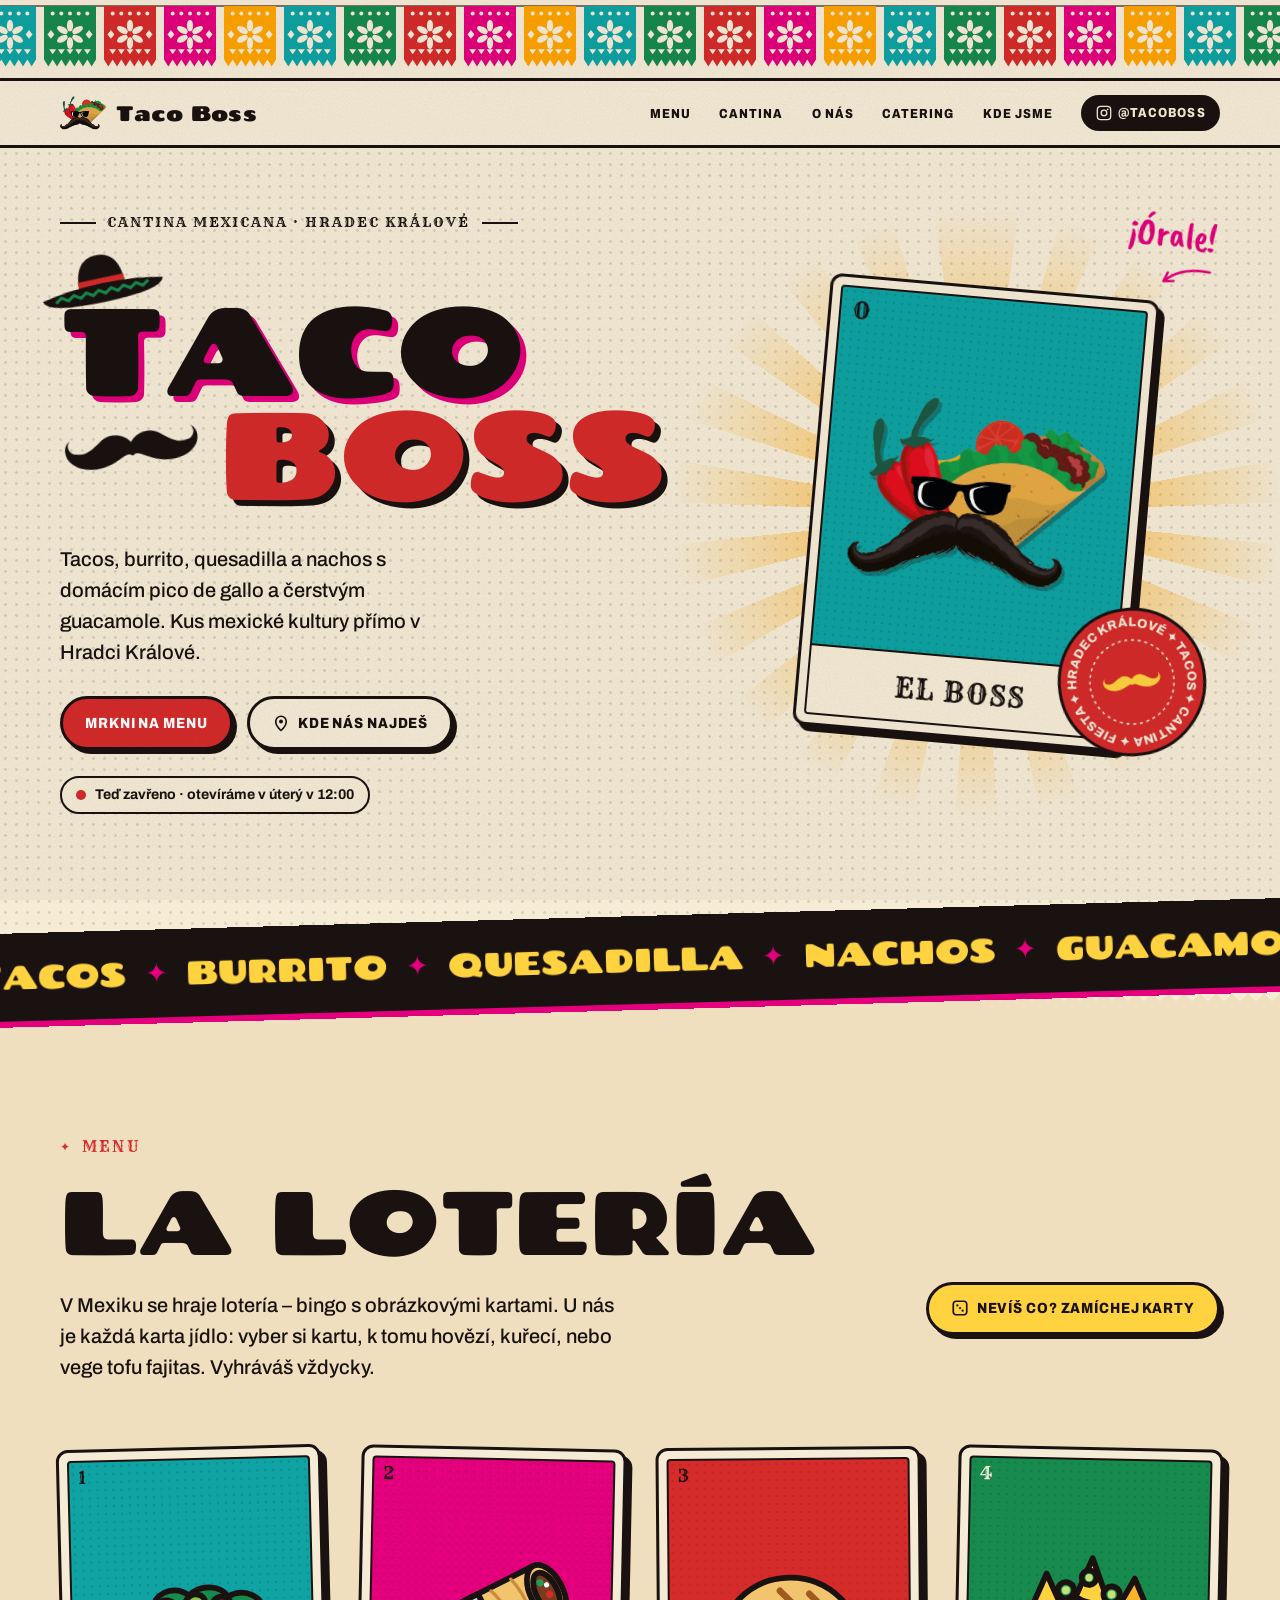
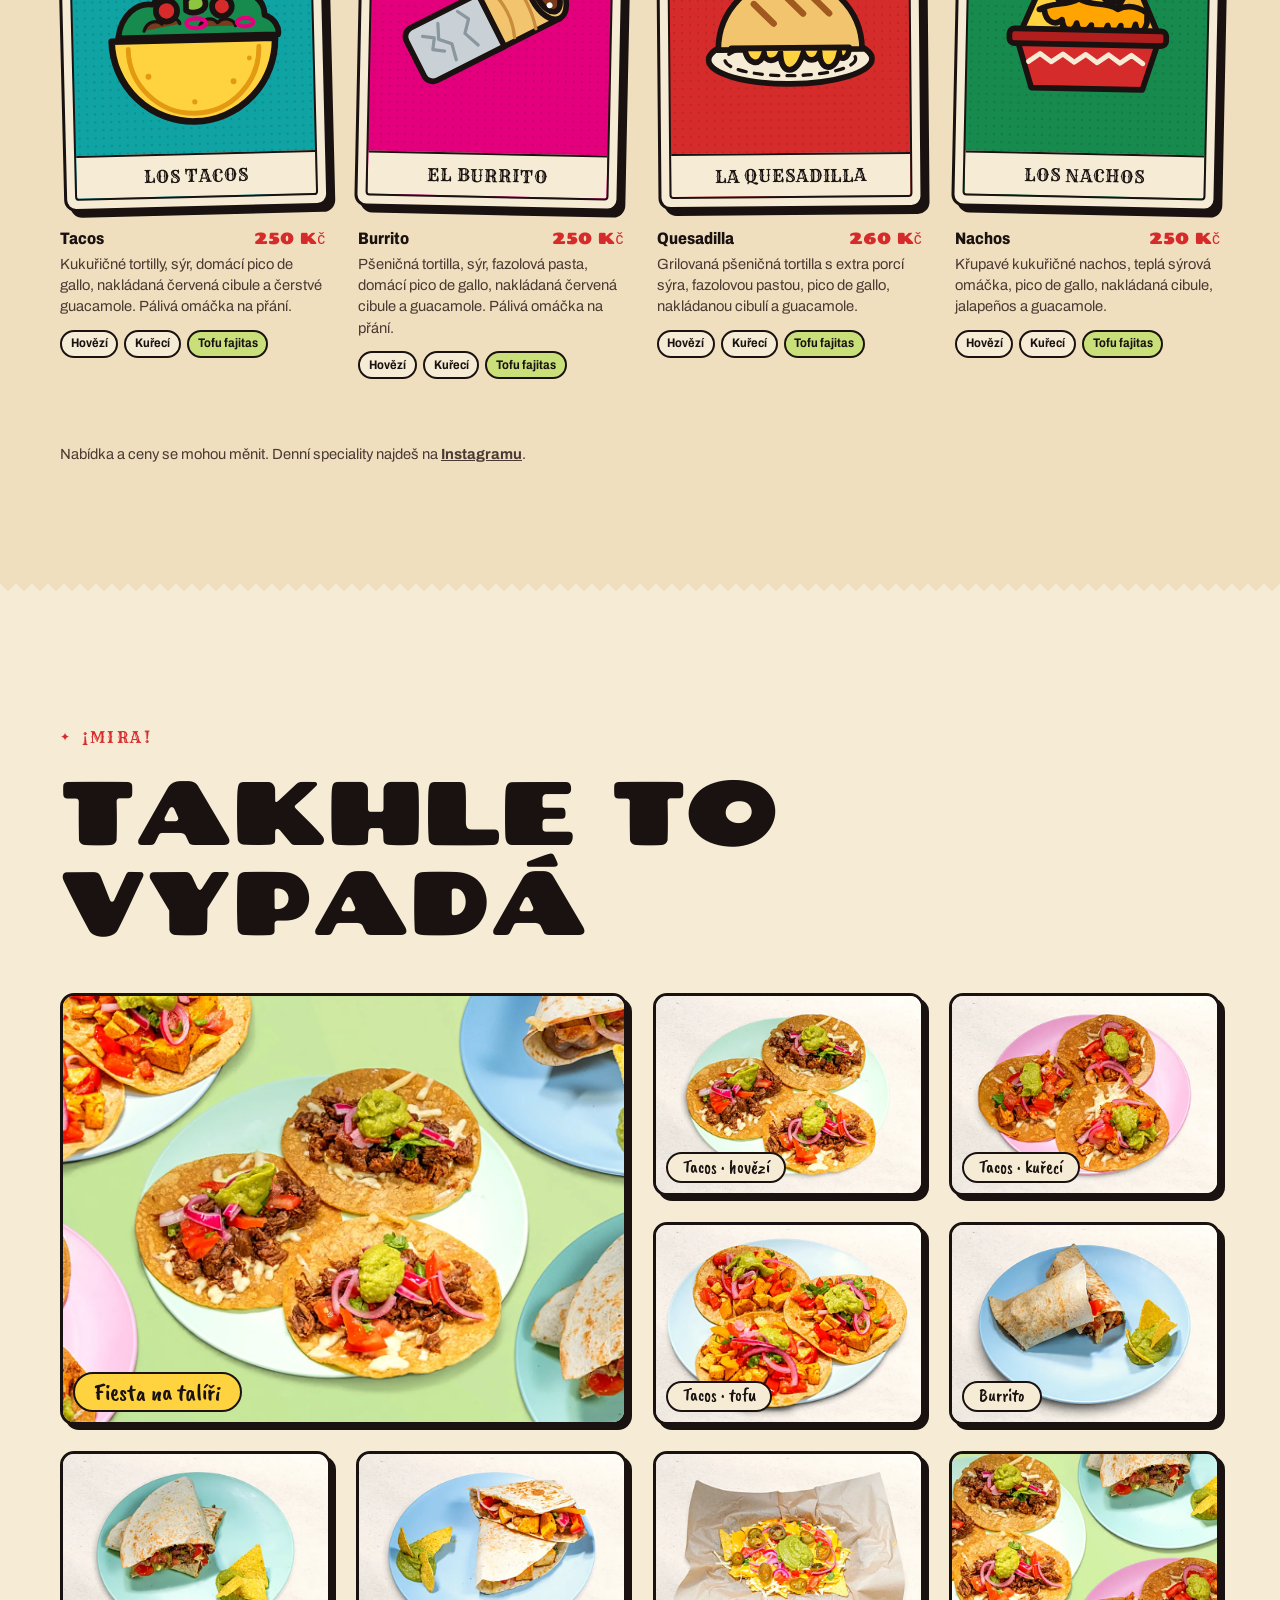
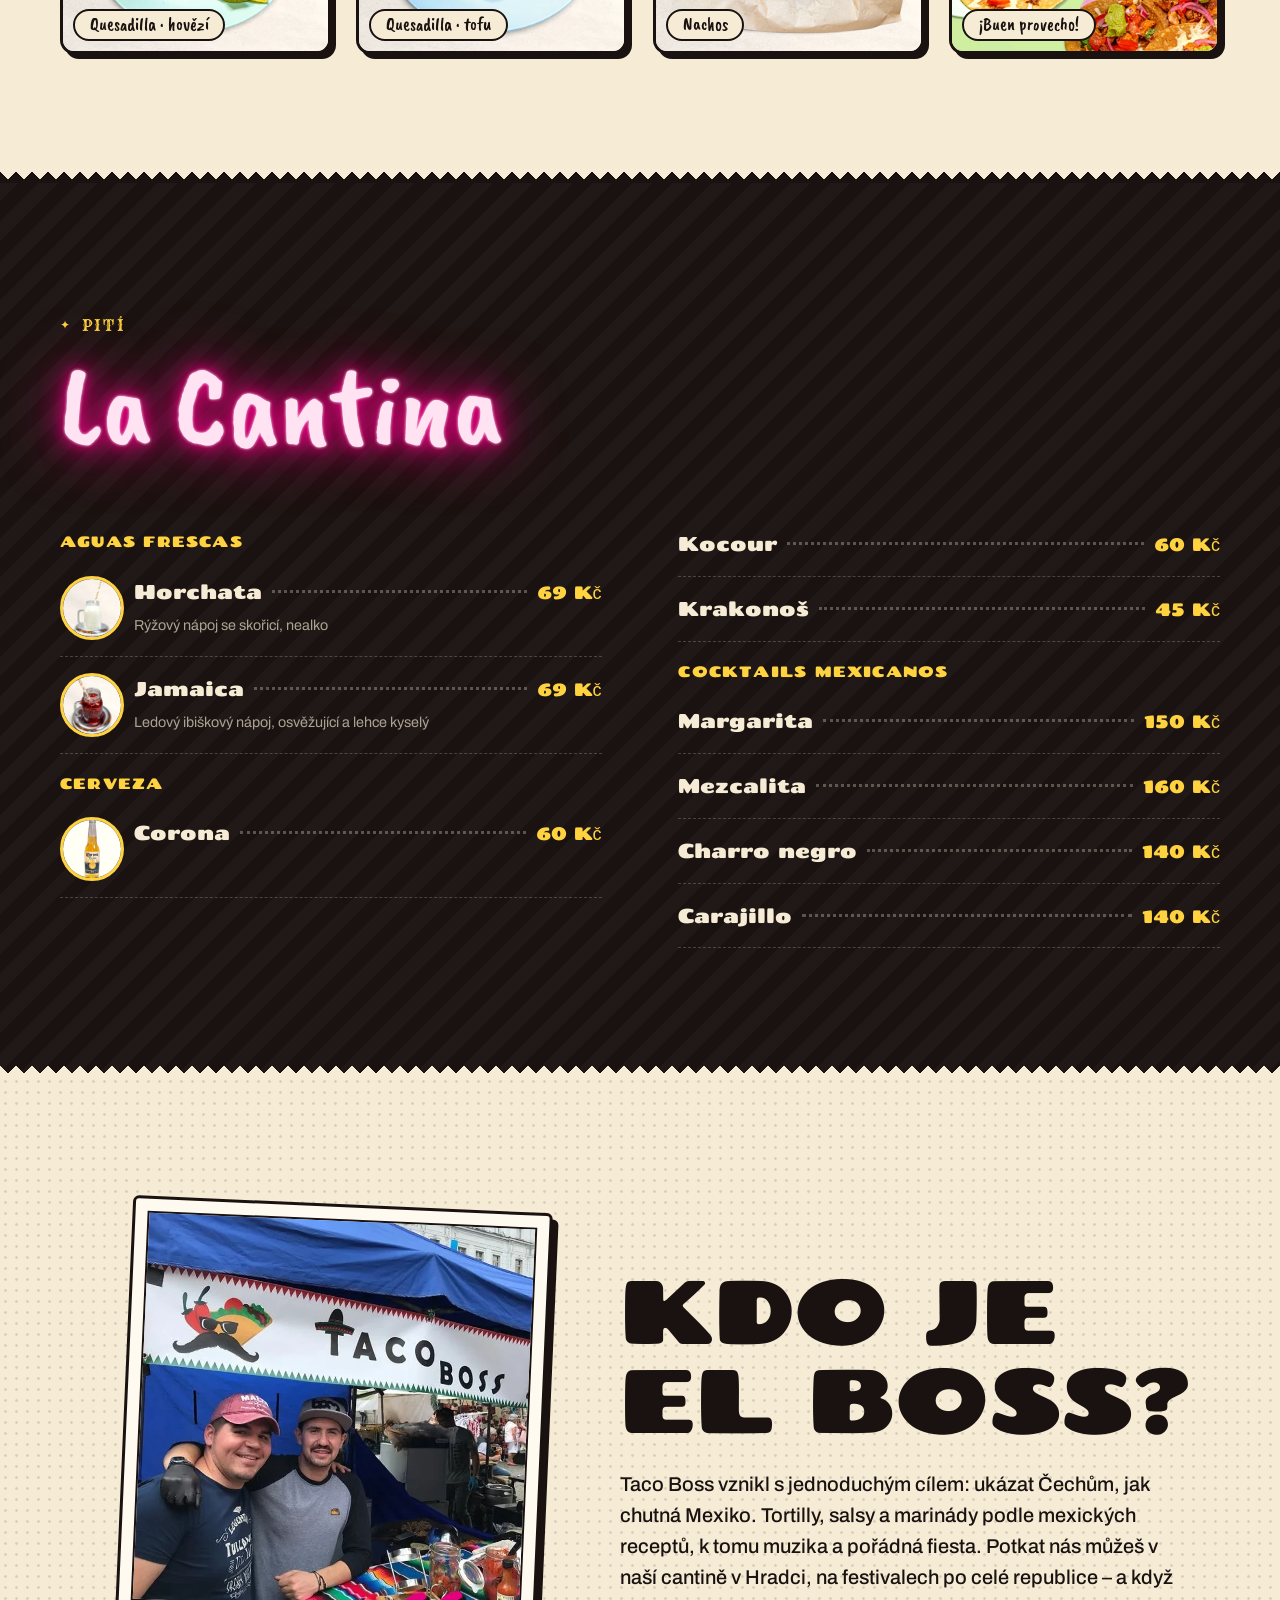
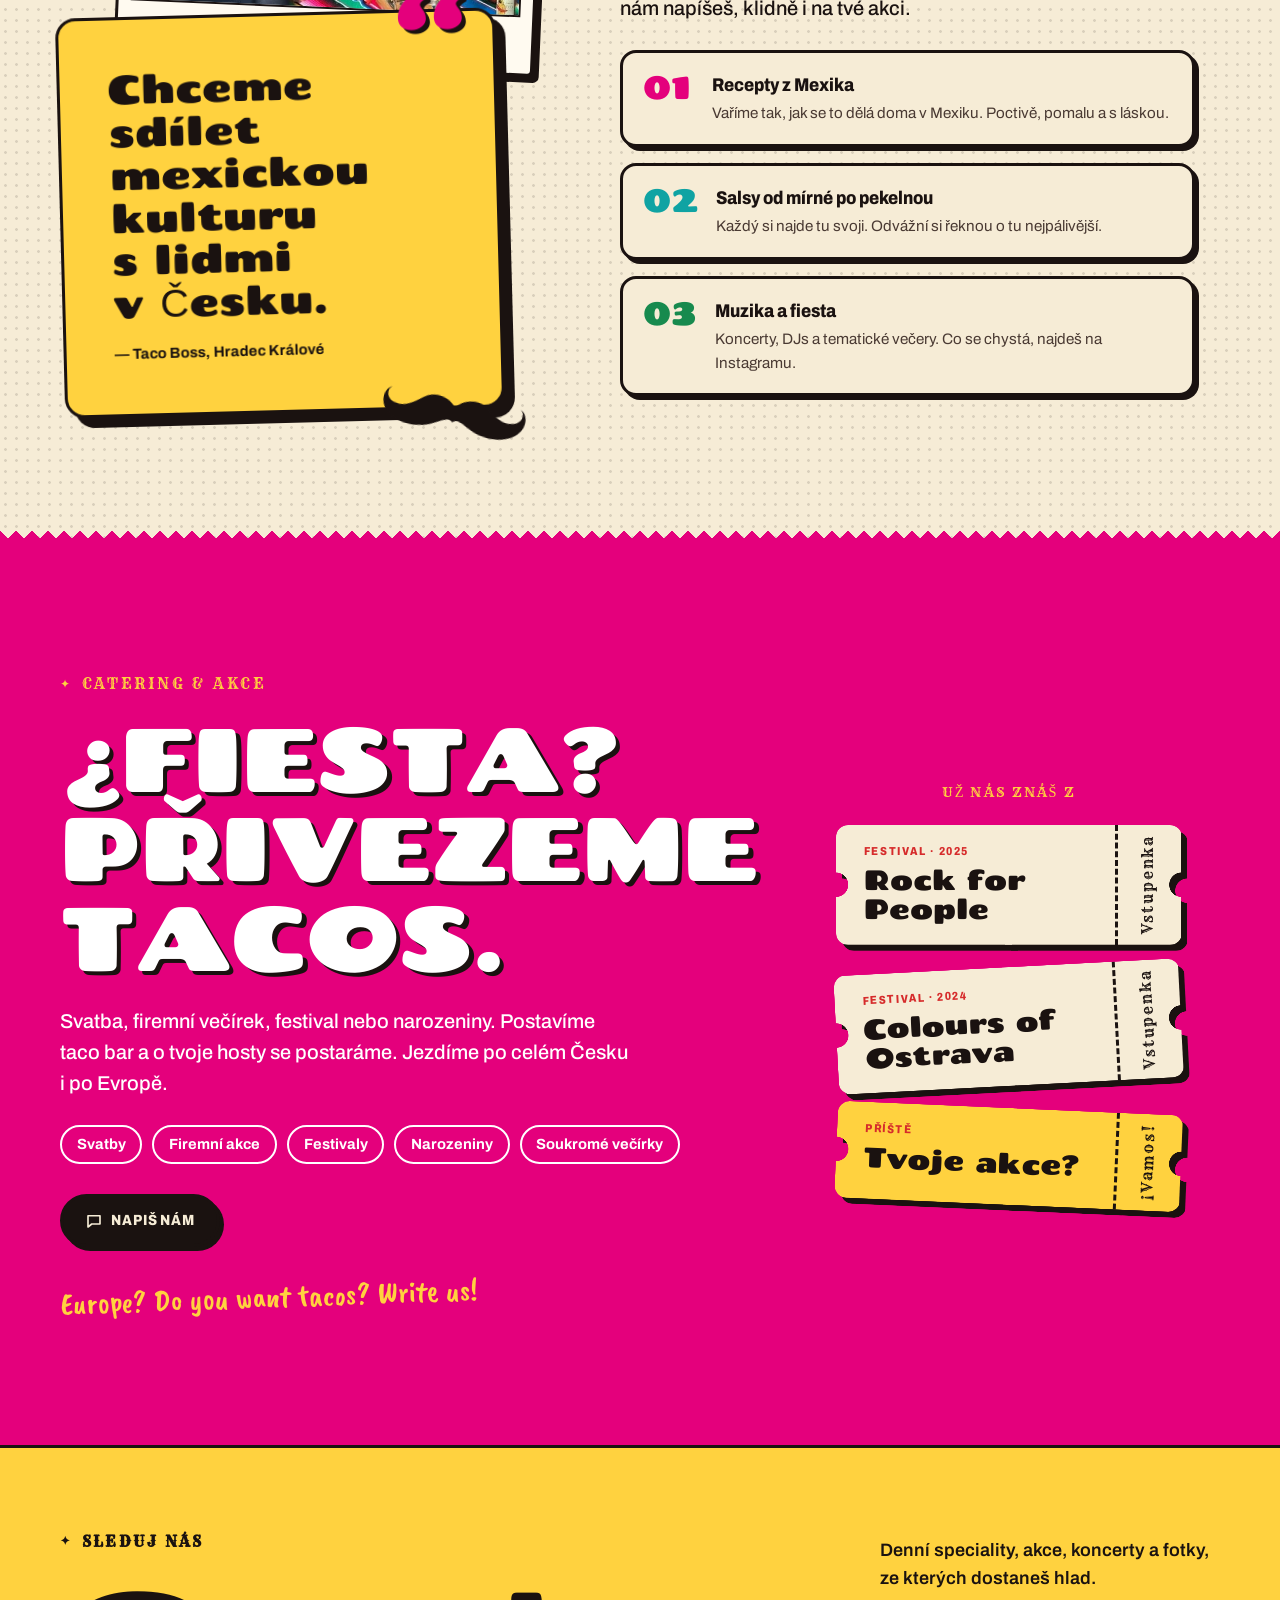
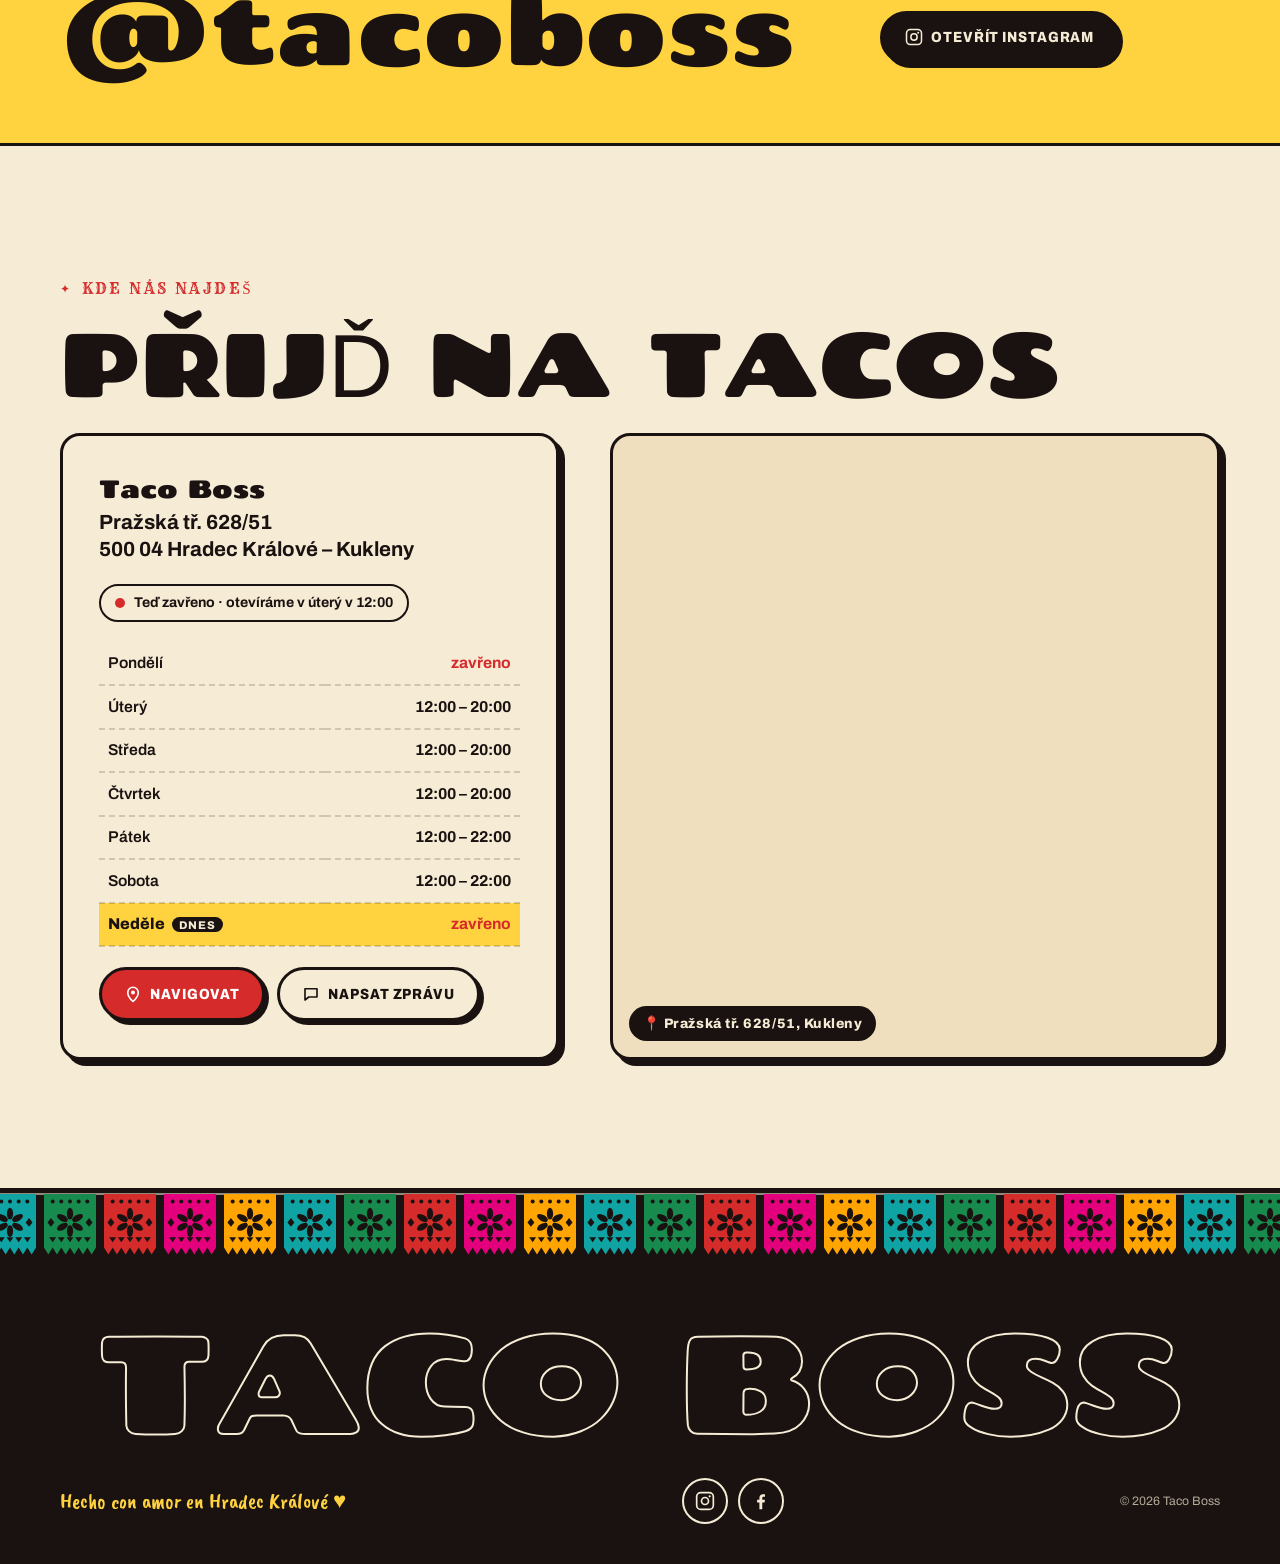
==== commit 6bce0682: "Update opening hours and La Cantina drink menu Co-Authored-By: Claude Sonnet 5.5 <noreply@anthropic." ====
--- a/index.html
+++ b/index.html
@@ -380,6 +380,8 @@
 .drink .n{font-family:var(--display);font-size:clamp(1.1rem,1.6vw,1.3rem)}
 .drink .dots{border-bottom:3px dotted rgba(246,236,214,.3);translate:0 -6px}
 .drink .p{font-family:var(--display);color:var(--corn);white-space:nowrap}
+.drink.noimg{grid-template-columns:auto 1fr auto}
+.drink-group{break-after:avoid;font-family:var(--display);color:var(--corn);text-transform:uppercase;letter-spacing:.08em;font-size:.95rem;margin:18px 0 6px}
 .drink .d{grid-column:2/-1;font-size:.9rem;color:rgba(246,236,214,.66)}
 
 /* ───────── About ───────── */
@@ -794,7 +796,7 @@
 </section>
 
 <!-- ═════════ CANTINA ═════════ -->
-<!-- Nápoje podle fotek od Alejandra. TODO: ceny jsou NÁVRH -->
+<!-- Nápoje a ceny dle zadání -->
 <section class="section cantina zig" id="cantina">
   <div class="wrap">
     <div class="cantina-head">
@@ -805,10 +807,18 @@
       <p data-reveal style="--d:1">Něco na zapití. A hlavně na zchlazení po pálivé omáčce.<span class="hand">¡Salud!</span></p>
     </div>
     <ul class="drinks">
-      <li class="drink"><img src="img/food/corona.webp" alt="" width="240" height="240" loading="lazy"><span class="n">Corona</span><span class="dots"></span><span class="p">79 Kč</span><span class="d">Mexické pivo, podává se s limetou</span></li>
-      <li class="drink"><img src="img/food/jamaica.webp" alt="" width="240" height="240" loading="lazy"><span class="n">Agua de Jamaica</span><span class="dots"></span><span class="p">59 Kč</span><span class="d">Ledový ibiškový nápoj, osvěžující a lehce kyselý</span></li>
+      <li class="drink-group">Aguas frescas</li>
       <li class="drink"><img src="img/food/horchata.webp" alt="" width="240" height="240" loading="lazy"><span class="n">Horchata</span><span class="dots"></span><span class="p">69 Kč</span><span class="d">Rýžový nápoj se skořicí, nealko</span></li>
-      <li class="drink"><img src="img/food/chips.webp" alt="" width="240" height="240" loading="lazy"><span class="n">Chipsy Habanero Piña</span><span class="dots"></span><span class="p">59 Kč</span><span class="d">Tortilla chipsy s habanerem a ananasem, na zakousnutí</span></li>
+      <li class="drink"><img src="img/food/jamaica.webp" alt="" width="240" height="240" loading="lazy"><span class="n">Jamaica</span><span class="dots"></span><span class="p">69 Kč</span><span class="d">Ledový ibiškový nápoj, osvěžující a lehce kyselý</span></li>
+      <li class="drink-group">Cerveza</li>
+      <li class="drink"><img src="img/food/corona.webp" alt="" width="240" height="240" loading="lazy"><span class="n">Corona</span><span class="dots"></span><span class="p">60 Kč</span></li>
+      <li class="drink noimg"><span class="n">Kocour</span><span class="dots"></span><span class="p">60 Kč</span></li>
+      <li class="drink noimg"><span class="n">Krakonoš</span><span class="dots"></span><span class="p">45 Kč</span></li>
+      <li class="drink-group">Cocktails Mexicanos</li>
+      <li class="drink noimg"><span class="n">Margarita</span><span class="dots"></span><span class="p">150 Kč</span></li>
+      <li class="drink noimg"><span class="n">Mezcalita</span><span class="dots"></span><span class="p">160 Kč</span></li>
+      <li class="drink noimg"><span class="n">Charro negro</span><span class="dots"></span><span class="p">140 Kč</span></li>
+      <li class="drink noimg"><span class="n">Carajillo</span><span class="dots"></span><span class="p">140 Kč</span></li>
     </ul>
   </div>
 </section>
@@ -930,15 +940,15 @@
 </nav>
 
 <script>
-/* ── Otevírací doba – ZATÍM VYMYŠLENÁ (TODO: upravit podle skutečnosti; null = zavřeno) ── */
+/* ── Otevírací doba (null = zavřeno) ── */
 const HOURS = {
-  1: ["11:00", "22:00"], // pondělí
-  2: ["11:00", "22:00"], // úterý
-  3: ["11:00", "22:00"], // středa
-  4: ["11:00", "23:00"], // čtvrtek
-  5: ["11:00", "24:00"], // pátek
-  6: ["12:00", "24:00"], // sobota
-  0: ["12:00", "20:00"], // neděle
+  1: null,               // pondělí – zavřeno
+  2: ["12:00", "20:00"], // úterý
+  3: ["12:00", "20:00"], // středa
+  4: ["12:00", "20:00"], // čtvrtek
+  5: ["12:00", "22:00"], // pátek
+  6: ["12:00", "22:00"], // sobota
+  0: null,               // neděle – zavřeno
 };
 const DAY_NAMES = ["Neděle", "Pondělí", "Úterý", "Středa", "Čtvrtek", "Pátek", "Sobota"];
 const DAY_IN = ["v neděli", "v pondělí", "v úterý", "ve středu", "ve čtvrtek", "v pátek", "v sobotu"];
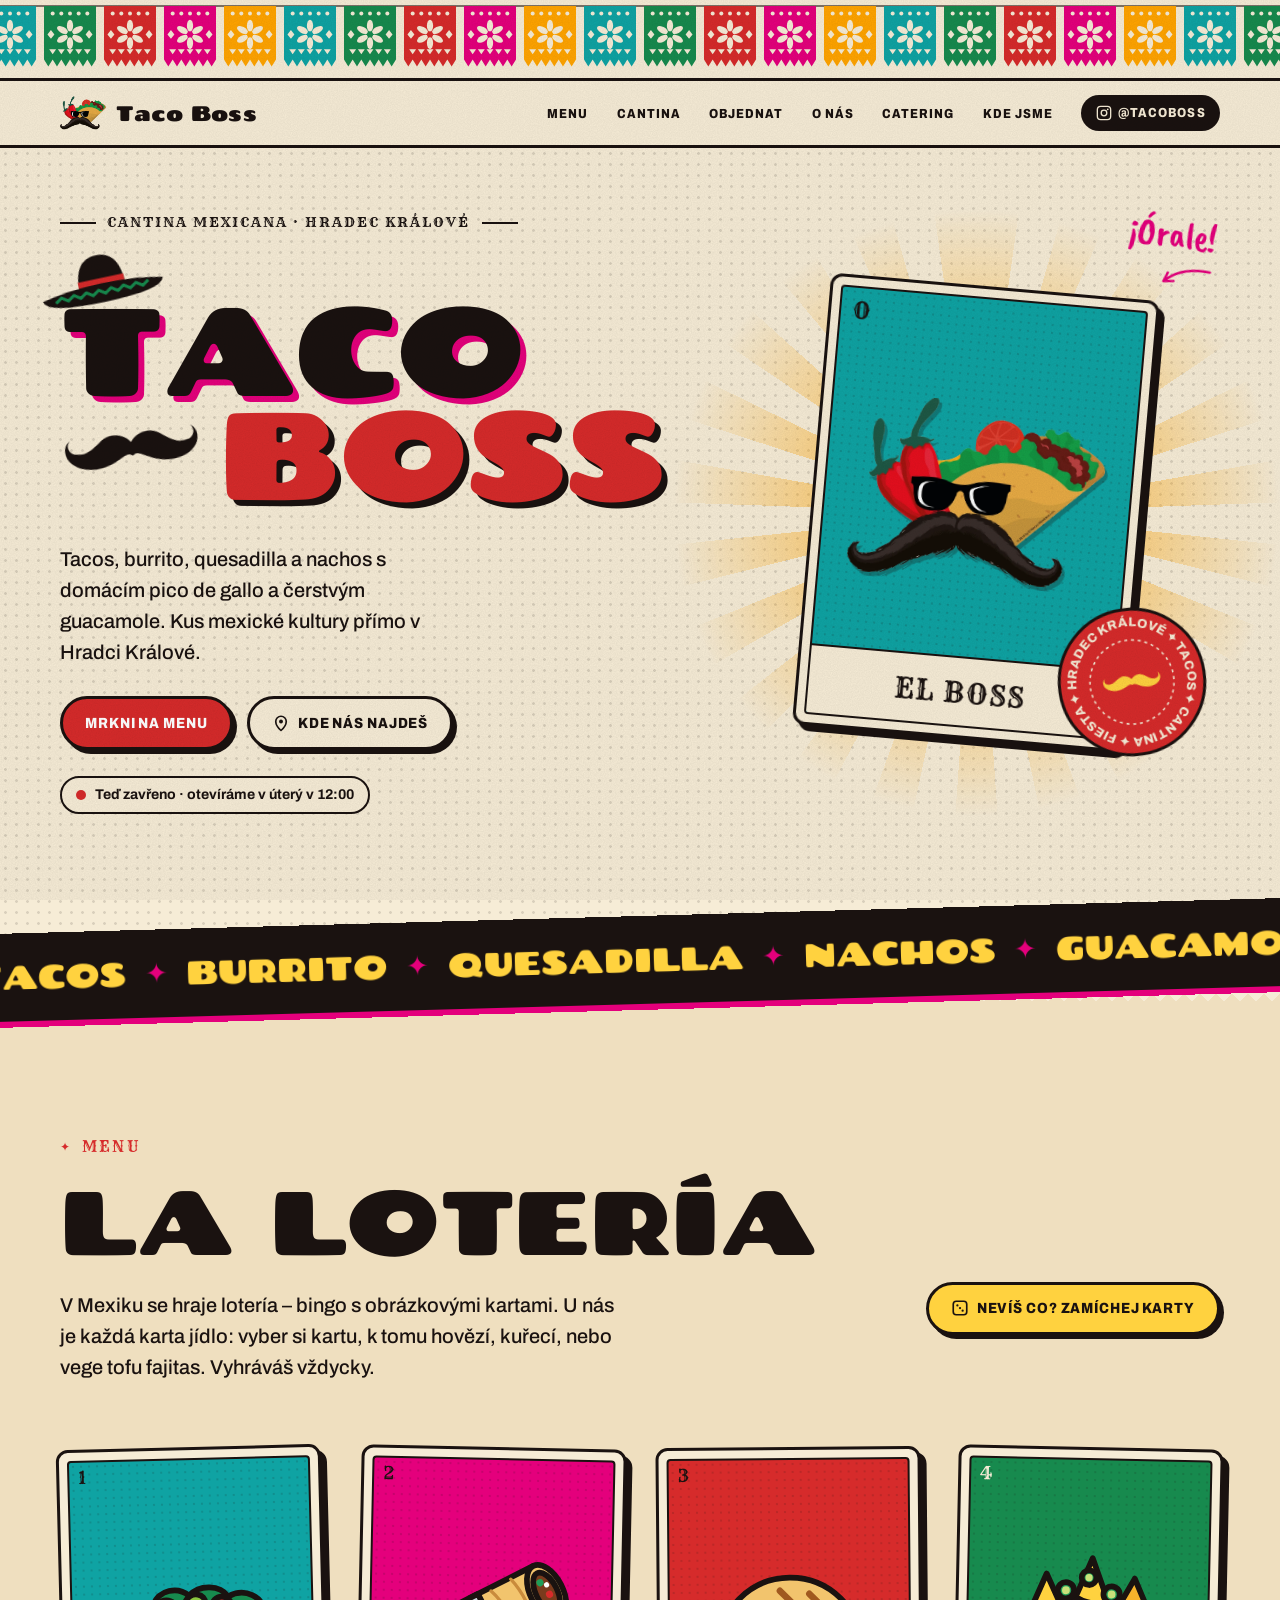
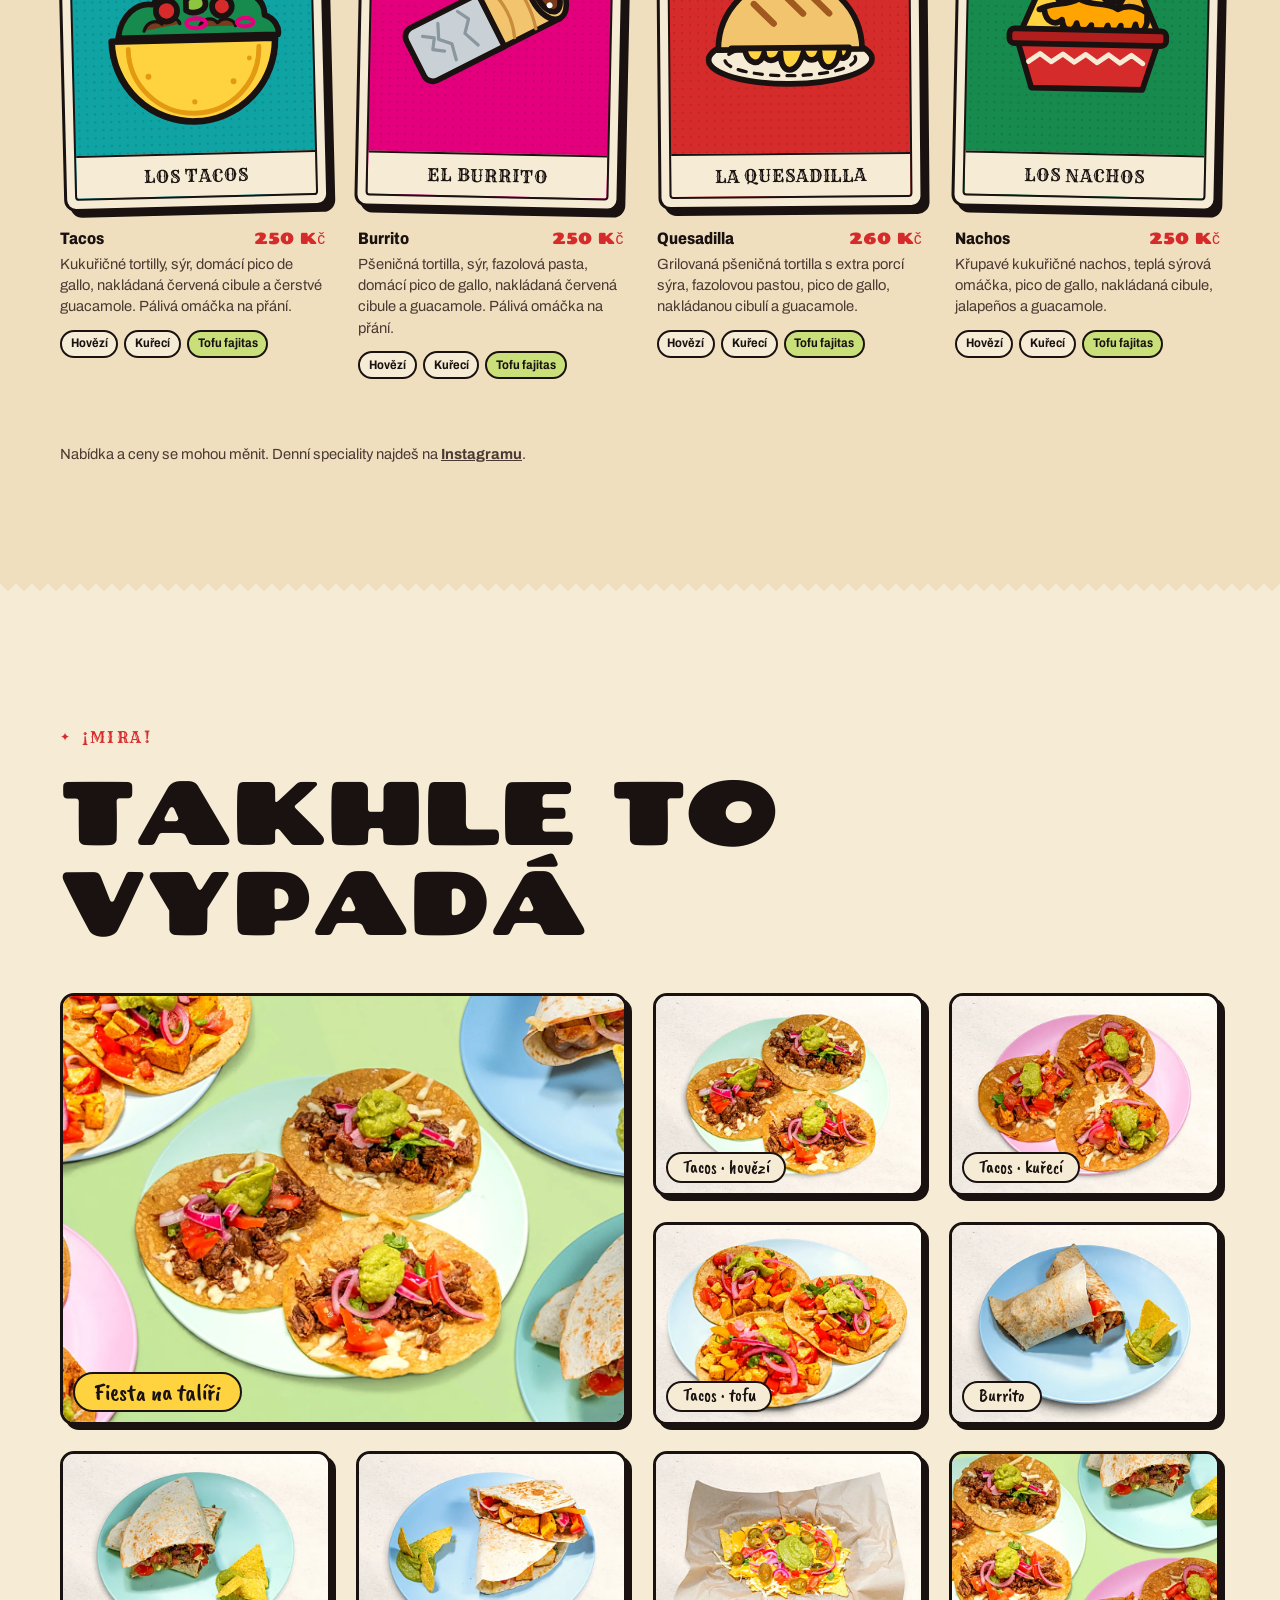
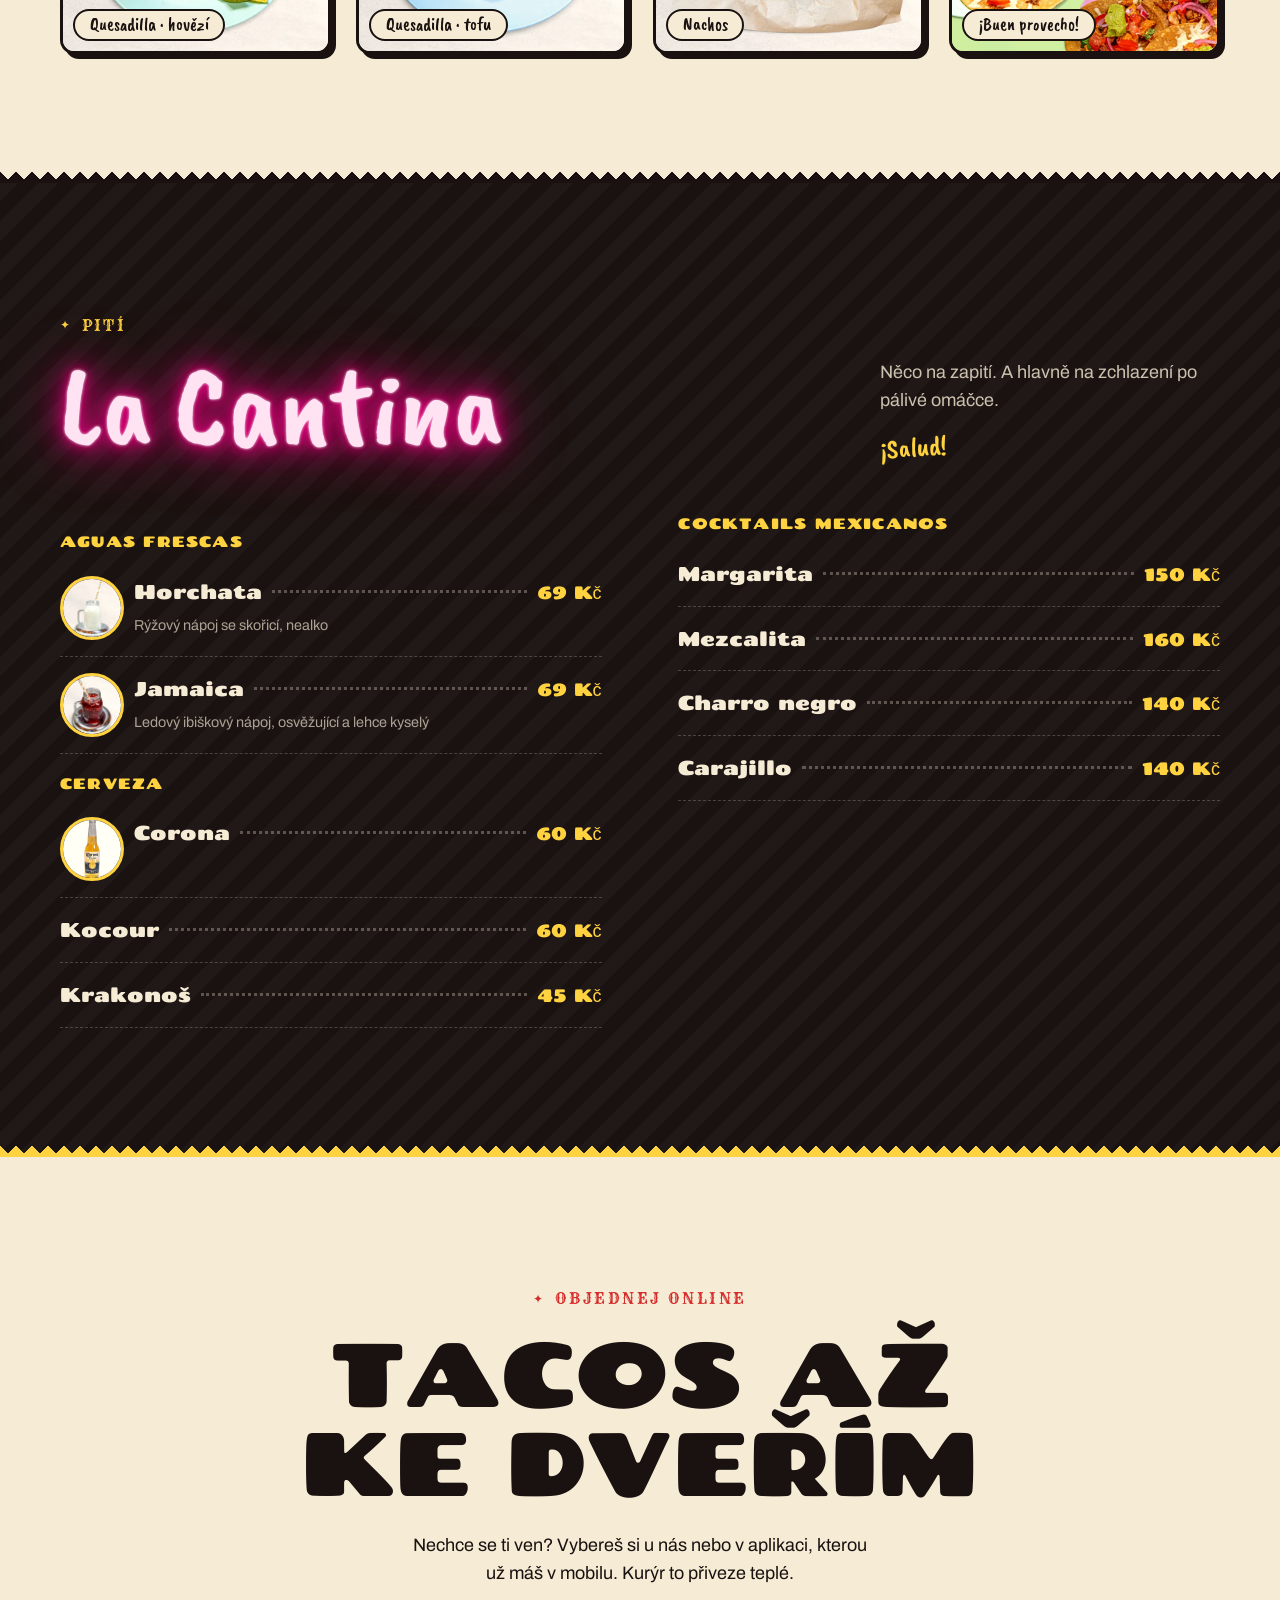
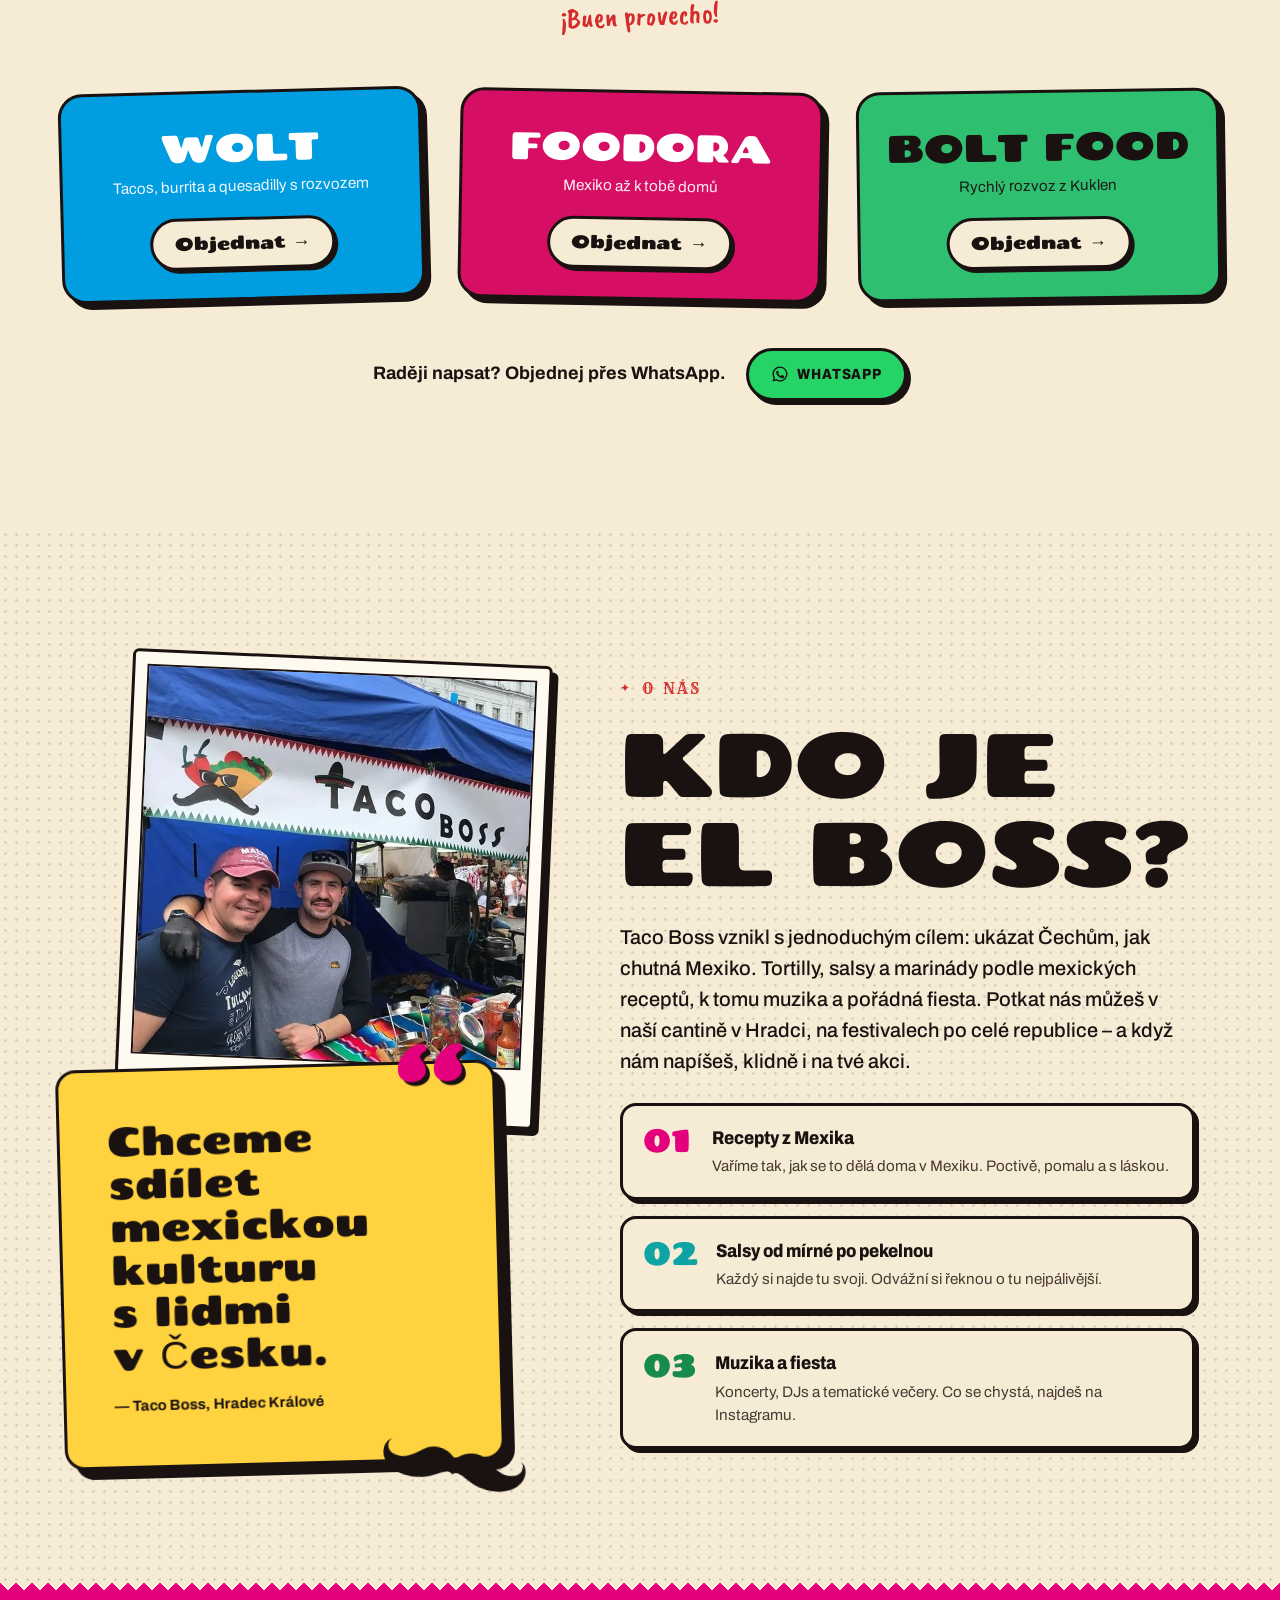
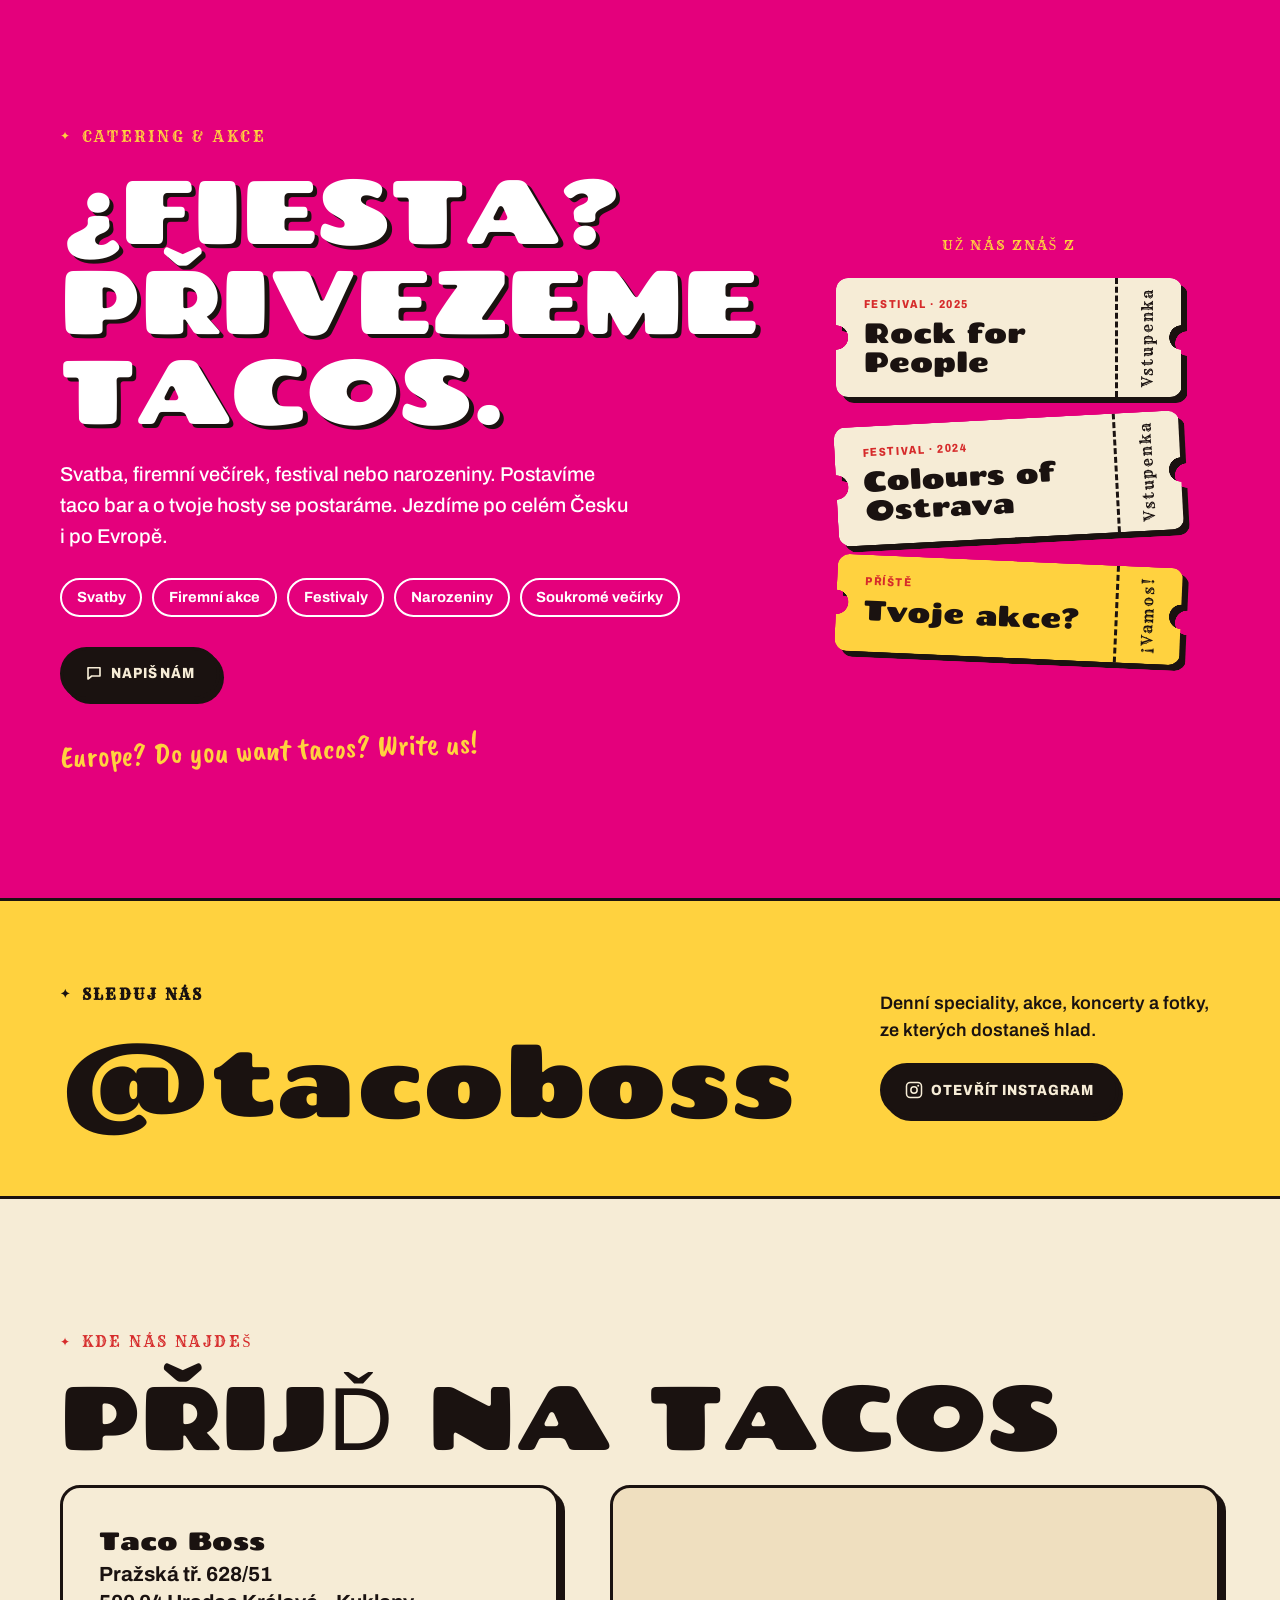
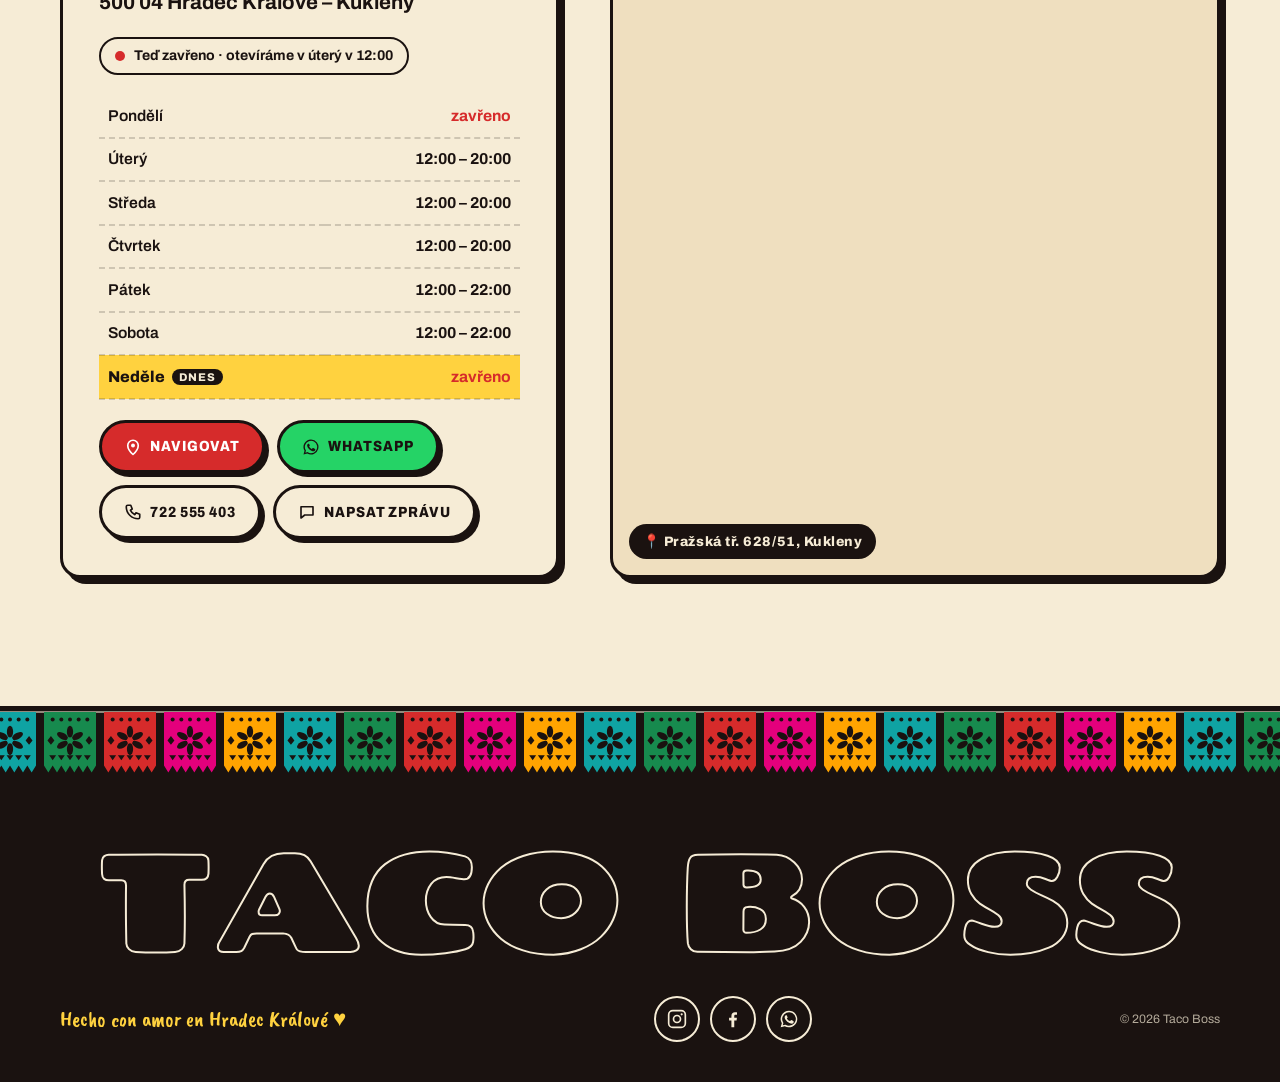
==== commit 06fd555b: "Add online ordering section, WhatsApp and phone contact Co-Authored-By: Claude Sonnet 5.5 <noreply@a" ====
--- a/index.html
+++ b/index.html
@@ -381,6 +381,8 @@
 .drink .dots{border-bottom:3px dotted rgba(246,236,214,.3);translate:0 -6px}
 .drink .p{font-family:var(--display);color:var(--corn);white-space:nowrap}
 .drink.noimg{grid-template-columns:auto 1fr auto}
+.drink-set{break-inside:avoid;margin-bottom:8px}
+.drink-set ul{list-style:none;margin:0;padding:0}
 .drink-group{break-after:avoid;font-family:var(--display);color:var(--corn);text-transform:uppercase;letter-spacing:.08em;font-size:.95rem;margin:18px 0 6px}
 .drink .d{grid-column:2/-1;font-size:.9rem;color:rgba(246,236,214,.66)}
 
@@ -455,6 +457,31 @@
   font-family:var(--serif);font-size:1.5rem;
 }
 .ticket .stub span{writing-mode:vertical-rl;rotate:180deg;letter-spacing:.12em;font-size:.95rem}
+
+/* ───────── Objednat online ───────── */
+.order{background:var(--paper);--zig:var(--corn)}
+.order-head{text-align:center;max-width:720px;margin:0 auto clamp(32px,4vw,52px)}
+.order-head p{margin-inline:auto;max-width:46ch}
+.order-head .hand{color:var(--chili);font-size:1.8rem;display:block;margin-top:6px;rotate:-2deg}
+.order-grid{display:grid;grid-template-columns:repeat(3,1fr);gap:clamp(20px,3vw,36px)}
+@media (max-width:820px){.order-grid{grid-template-columns:1fr;max-width:420px;margin-inline:auto}}
+.order-card{
+  --c:var(--ink);position:relative;display:flex;flex-direction:column;align-items:center;gap:10px;text-align:center;
+  padding:34px 24px 28px;background:var(--c);color:#fff;text-decoration:none;
+  border:3px solid var(--ink);border-radius:24px;box-shadow:var(--shadow);
+  transition:transform .2s,box-shadow .2s;
+}
+.order-card:nth-child(1){rotate:-1.5deg}.order-card:nth-child(2){rotate:1deg}.order-card:nth-child(3){rotate:-.8deg}
+.order-card:hover{transform:translate(-3px,-5px) rotate(0);box-shadow:10px 10px 0 var(--ink)}
+.order-card .oc-name{font-family:var(--display);font-size:clamp(1.8rem,3vw,2.4rem);text-transform:uppercase;line-height:1}
+.order-card .oc-sub{font-size:.95rem;opacity:.92}
+.order-card .oc-go{margin-top:8px;font-family:var(--display);background:var(--paper);color:var(--ink);border:3px solid var(--ink);border-radius:999px;padding:.5em 1.2em;box-shadow:3px 3px 0 var(--ink)}
+.order-card.wolt{--c:#009de0}
+.order-card.foodora{--c:#d70f64}
+.order-card.bolt{--c:#2fbf71;color:var(--ink)}
+.order-wa{display:flex;flex-wrap:wrap;justify-content:center;align-items:center;gap:14px 20px;margin-top:clamp(32px,4vw,48px);text-align:center}
+.order-wa p{margin:0;font-weight:700}
+.btn-wa{background:#25d366;color:var(--ink)}
 
 /* ───────── Instagram strip ───────── */
 .ig{background:var(--corn);border-block:3px solid var(--ink);padding-block:clamp(40px,6vw,72px);overflow:hidden}
@@ -582,6 +609,8 @@
     <symbol id="i-ig" viewBox="0 0 24 24"><path fill="none" stroke="currentColor" stroke-width="2" d="M7 2h10a5 5 0 0 1 5 5v10a5 5 0 0 1-5 5H7a5 5 0 0 1-5-5V7a5 5 0 0 1 5-5Z"/><circle cx="12" cy="12" r="4.2" fill="none" stroke="currentColor" stroke-width="2"/><circle cx="17.6" cy="6.4" r="1.3" fill="currentColor"/></symbol>
     <symbol id="i-fb" viewBox="0 0 24 24"><path fill="currentColor" d="M13.5 22v-8.2h2.8l.4-3.2h-3.2V8.5c0-.9.3-1.6 1.6-1.6h1.7V4.1c-.3 0-1.3-.1-2.5-.1-2.5 0-4.2 1.5-4.2 4.3v2.3H7.3v3.2h2.8V22h3.4Z"/></symbol>
     <symbol id="i-pin" viewBox="0 0 24 24"><path fill="none" stroke="currentColor" stroke-width="2.2" stroke-linejoin="round" d="M12 22s7-6.2 7-12a7 7 0 1 0-14 0c0 5.8 7 12 7 12Z"/><circle cx="12" cy="10" r="2.6" fill="currentColor"/></symbol>
+    <symbol id="i-wa" viewBox="0 0 24 24"><path fill="currentColor" d="M12 2a10 10 0 0 0-8.6 15.1L2 22l5-1.3A10 10 0 1 0 12 2Zm0 18.2a8.2 8.2 0 0 1-4.2-1.2l-.3-.2-3 .8.8-2.9-.2-.3A8.2 8.2 0 1 1 12 20.2Zm4.5-6.1c-.2-.1-1.5-.7-1.7-.8s-.4-.1-.6.1-.6.8-.8 1-.3.2-.5.1a6.700 6.700 0 0 1-3.300-2.900c-.2-.4.2-.4.700-1.300.1-.2 0-.3 0-.5l-.8-1.800c-.2-.5-.4-.4-.6-.4h-.5a1 1 0 0 0-.7.3 3 3 0 0 0-.9 2.200 5.200 5.200 0 0 0 1.100 2.800 11.900 11.900 0 0 0 4.600 4c1.700.7 2.400.8 3.200.7a2.700 2.700 0 0 0 1.800-1.300 2.200 2.200 0 0 0 .2-1.300c-.1-.1-.3-.2-.5-.3Z"/></symbol>
+    <symbol id="i-phone" viewBox="0 0 24 24"><path fill="none" stroke="currentColor" stroke-width="2.2" stroke-linejoin="round" d="M5 3h4l2 5-2.500 1.500a11 11 0 0 0 6 6L16 13l5 2v4a2 2 0 0 1-2 2A16 16 0 0 1 3 5a2 2 0 0 1 2-2Z"/></symbol>
     <symbol id="i-chat" viewBox="0 0 24 24"><path fill="none" stroke="currentColor" stroke-width="2.2" stroke-linejoin="round" d="M4 5h16v11H9l-5 4Z"/></symbol>
     <symbol id="i-dice" viewBox="0 0 24 24"><rect x="3" y="3" width="18" height="18" rx="4" fill="none" stroke="currentColor" stroke-width="2.2"/><circle cx="8.5" cy="8.5" r="1.5" fill="currentColor"/><circle cx="15.5" cy="15.5" r="1.5" fill="currentColor"/><circle cx="12" cy="12" r="1.5" fill="currentColor"/></symbol>
   </defs>
@@ -598,6 +627,7 @@
       <ul class="nav-links">
         <li><a href="#menu">Menu</a></li>
         <li><a href="#cantina">Cantina</a></li>
+        <li><a href="#objednat">Objednat</a></li>
         <li><a href="#o-nas">O nás</a></li>
         <li><a href="#catering">Catering</a></li>
         <li><a href="#kde">Kde jsme</a></li>
@@ -770,7 +800,7 @@
       </li>
     </ol>
 
-    <div class="menu-note"><p>Nabídka a ceny se mohou měnit. Denní speciality najdeš na <a href="https://www.instagram.com/tacoboss/" target="_blank" rel="noopener">Instagramu</a>.</p><!-- TODO: tlačítko pro objednávky (WhatsApp) --></div>
+    <div class="menu-note"><p>Nabídka a ceny se mohou měnit. Denní speciality najdeš na <a href="https://www.instagram.com/tacoboss/" target="_blank" rel="noopener">Instagramu</a>.</p></div>
   </div>
 </section>
 
@@ -807,19 +837,46 @@
       <p data-reveal style="--d:1">Něco na zapití. A hlavně na zchlazení po pálivé omáčce.<span class="hand">¡Salud!</span></p>
     </div>
     <ul class="drinks">
-      <li class="drink-group">Aguas frescas</li>
-      <li class="drink"><img src="img/food/horchata.webp" alt="" width="240" height="240" loading="lazy"><span class="n">Horchata</span><span class="dots"></span><span class="p">69 Kč</span><span class="d">Rýžový nápoj se skořicí, nealko</span></li>
-      <li class="drink"><img src="img/food/jamaica.webp" alt="" width="240" height="240" loading="lazy"><span class="n">Jamaica</span><span class="dots"></span><span class="p">69 Kč</span><span class="d">Ledový ibiškový nápoj, osvěžující a lehce kyselý</span></li>
-      <li class="drink-group">Cerveza</li>
-      <li class="drink"><img src="img/food/corona.webp" alt="" width="240" height="240" loading="lazy"><span class="n">Corona</span><span class="dots"></span><span class="p">60 Kč</span></li>
-      <li class="drink noimg"><span class="n">Kocour</span><span class="dots"></span><span class="p">60 Kč</span></li>
-      <li class="drink noimg"><span class="n">Krakonoš</span><span class="dots"></span><span class="p">45 Kč</span></li>
-      <li class="drink-group">Cocktails Mexicanos</li>
-      <li class="drink noimg"><span class="n">Margarita</span><span class="dots"></span><span class="p">150 Kč</span></li>
-      <li class="drink noimg"><span class="n">Mezcalita</span><span class="dots"></span><span class="p">160 Kč</span></li>
-      <li class="drink noimg"><span class="n">Charro negro</span><span class="dots"></span><span class="p">140 Kč</span></li>
-      <li class="drink noimg"><span class="n">Carajillo</span><span class="dots"></span><span class="p">140 Kč</span></li>
+      <li class="drink-set"><ul>
+        <li class="drink-group">Aguas frescas</li>
+        <li class="drink"><img src="img/food/horchata.webp" alt="" width="240" height="240" loading="lazy"><span class="n">Horchata</span><span class="dots"></span><span class="p">69 Kč</span><span class="d">Rýžový nápoj se skořicí, nealko</span></li>
+        <li class="drink"><img src="img/food/jamaica.webp" alt="" width="240" height="240" loading="lazy"><span class="n">Jamaica</span><span class="dots"></span><span class="p">69 Kč</span><span class="d">Ledový ibiškový nápoj, osvěžující a lehce kyselý</span></li>
+      </ul></li>
+      <li class="drink-set"><ul>
+        <li class="drink-group">Cerveza</li>
+        <li class="drink"><img src="img/food/corona.webp" alt="" width="240" height="240" loading="lazy"><span class="n">Corona</span><span class="dots"></span><span class="p">60 Kč</span></li>
+        <li class="drink noimg"><span class="n">Kocour</span><span class="dots"></span><span class="p">60 Kč</span></li>
+        <li class="drink noimg"><span class="n">Krakonoš</span><span class="dots"></span><span class="p">45 Kč</span></li>
+      </ul></li>
+      <li class="drink-set"><ul>
+        <li class="drink-group">Cocktails Mexicanos</li>
+        <li class="drink noimg"><span class="n">Margarita</span><span class="dots"></span><span class="p">150 Kč</span></li>
+        <li class="drink noimg"><span class="n">Mezcalita</span><span class="dots"></span><span class="p">160 Kč</span></li>
+        <li class="drink noimg"><span class="n">Charro negro</span><span class="dots"></span><span class="p">140 Kč</span></li>
+        <li class="drink noimg"><span class="n">Carajillo</span><span class="dots"></span><span class="p">140 Kč</span></li>
+      </ul></li>
     </ul>
+  </div>
+</section>
+
+<!-- ═════════ OBJEDNAT ONLINE ═════════ -->
+<!-- TODO: nahradit odkazy přímými odkazy na profil Taco Boss na každé platformě -->
+<section class="section order zig" id="objednat">
+  <div class="wrap">
+    <div class="order-head">
+      <p class="kicker" data-reveal>Objednej online</p>
+      <h2 class="h2" data-reveal>Tacos až ke dveřím</h2>
+      <p data-reveal style="--d:1">Nechce se ti ven? Vybereš si u nás nebo v aplikaci, kterou už máš v mobilu. Kurýr to přiveze teplé.<span class="hand">¡Buen provecho!</span></p>
+    </div>
+    <div class="order-grid">
+      <a class="order-card wolt" data-reveal href="https://wolt.com/cs/cze/hradec-kralove" target="_blank" rel="noopener"><span class="oc-name">Wolt</span><span class="oc-sub">Tacos, burrita a quesadilly s rozvozem</span><span class="oc-go">Objednat →</span></a>
+      <a class="order-card foodora" data-reveal style="--d:1" href="https://www.foodora.cz/city/hradec-kralove" target="_blank" rel="noopener"><span class="oc-name">foodora</span><span class="oc-sub">Mexiko až k tobě domů</span><span class="oc-go">Objednat →</span></a>
+      <a class="order-card bolt" data-reveal style="--d:2" href="https://food.bolt.eu/cs-cz/" target="_blank" rel="noopener"><span class="oc-name">Bolt Food</span><span class="oc-sub">Rychlý rozvoz z Kuklen</span><span class="oc-go">Objednat →</span></a>
+    </div>
+    <div class="order-wa" data-reveal>
+      <p>Raději napsat? Objednej přes WhatsApp.</p>
+      <a class="btn btn-wa" href="https://wa.me/420722555403" target="_blank" rel="noopener"><svg aria-hidden="true"><use href="#i-wa"/></svg>WhatsApp</a>
+    </div>
   </div>
 </section>
 
@@ -904,6 +961,8 @@
         <table class="hours" id="hours" aria-label="Otevírací doba"></table>
         <div class="btns">
           <a class="btn btn-chili" id="nav-link" href="https://www.google.com/maps/search/?api=1&query=Pra%C5%BEsk%C3%A1+t%C5%99.+628%2F51%2C+500+04+Hradec+Kr%C3%A1lov%C3%A9" target="_blank" rel="noopener"><svg aria-hidden="true"><use href="#i-pin"/></svg>Navigovat</a>
+          <a class="btn btn-wa" href="https://wa.me/420722555403" target="_blank" rel="noopener"><svg aria-hidden="true"><use href="#i-wa"/></svg>WhatsApp</a>
+          <a class="btn" href="tel:+420722555403"><svg aria-hidden="true"><use href="#i-phone"/></svg>722 555 403</a>
           <a class="btn" href="https://ig.me/m/tacoboss" target="_blank" rel="noopener"><svg aria-hidden="true"><use href="#i-chat"/></svg>Napsat zprávu</a>
         </div>
       </div>
@@ -927,6 +986,7 @@
       <div class="socials">
         <a href="https://www.instagram.com/tacoboss/" target="_blank" rel="noopener" aria-label="Instagram"><svg><use href="#i-ig"/></svg></a>
         <a href="https://www.facebook.com/tacobosscz/" target="_blank" rel="noopener" aria-label="Facebook"><svg><use href="#i-fb"/></svg></a>
+        <a href="https://wa.me/420722555403" target="_blank" rel="noopener" aria-label="WhatsApp"><svg><use href="#i-wa"/></svg></a>
       </div>
       <small>© <span id="year">2026</span> Taco Boss</small>
     </div>
@@ -936,7 +996,7 @@
 <nav class="mbar" aria-label="Rychlé odkazy">
   <a href="#menu">Menu</a>
   <a href="#kde">Kde jsme</a>
-  <a class="hot" href="https://ig.me/m/tacoboss" target="_blank" rel="noopener">Napsat</a>
+  <a class="hot" href="https://wa.me/420722555403" target="_blank" rel="noopener">WhatsApp</a>
 </nav>
 
 <script>
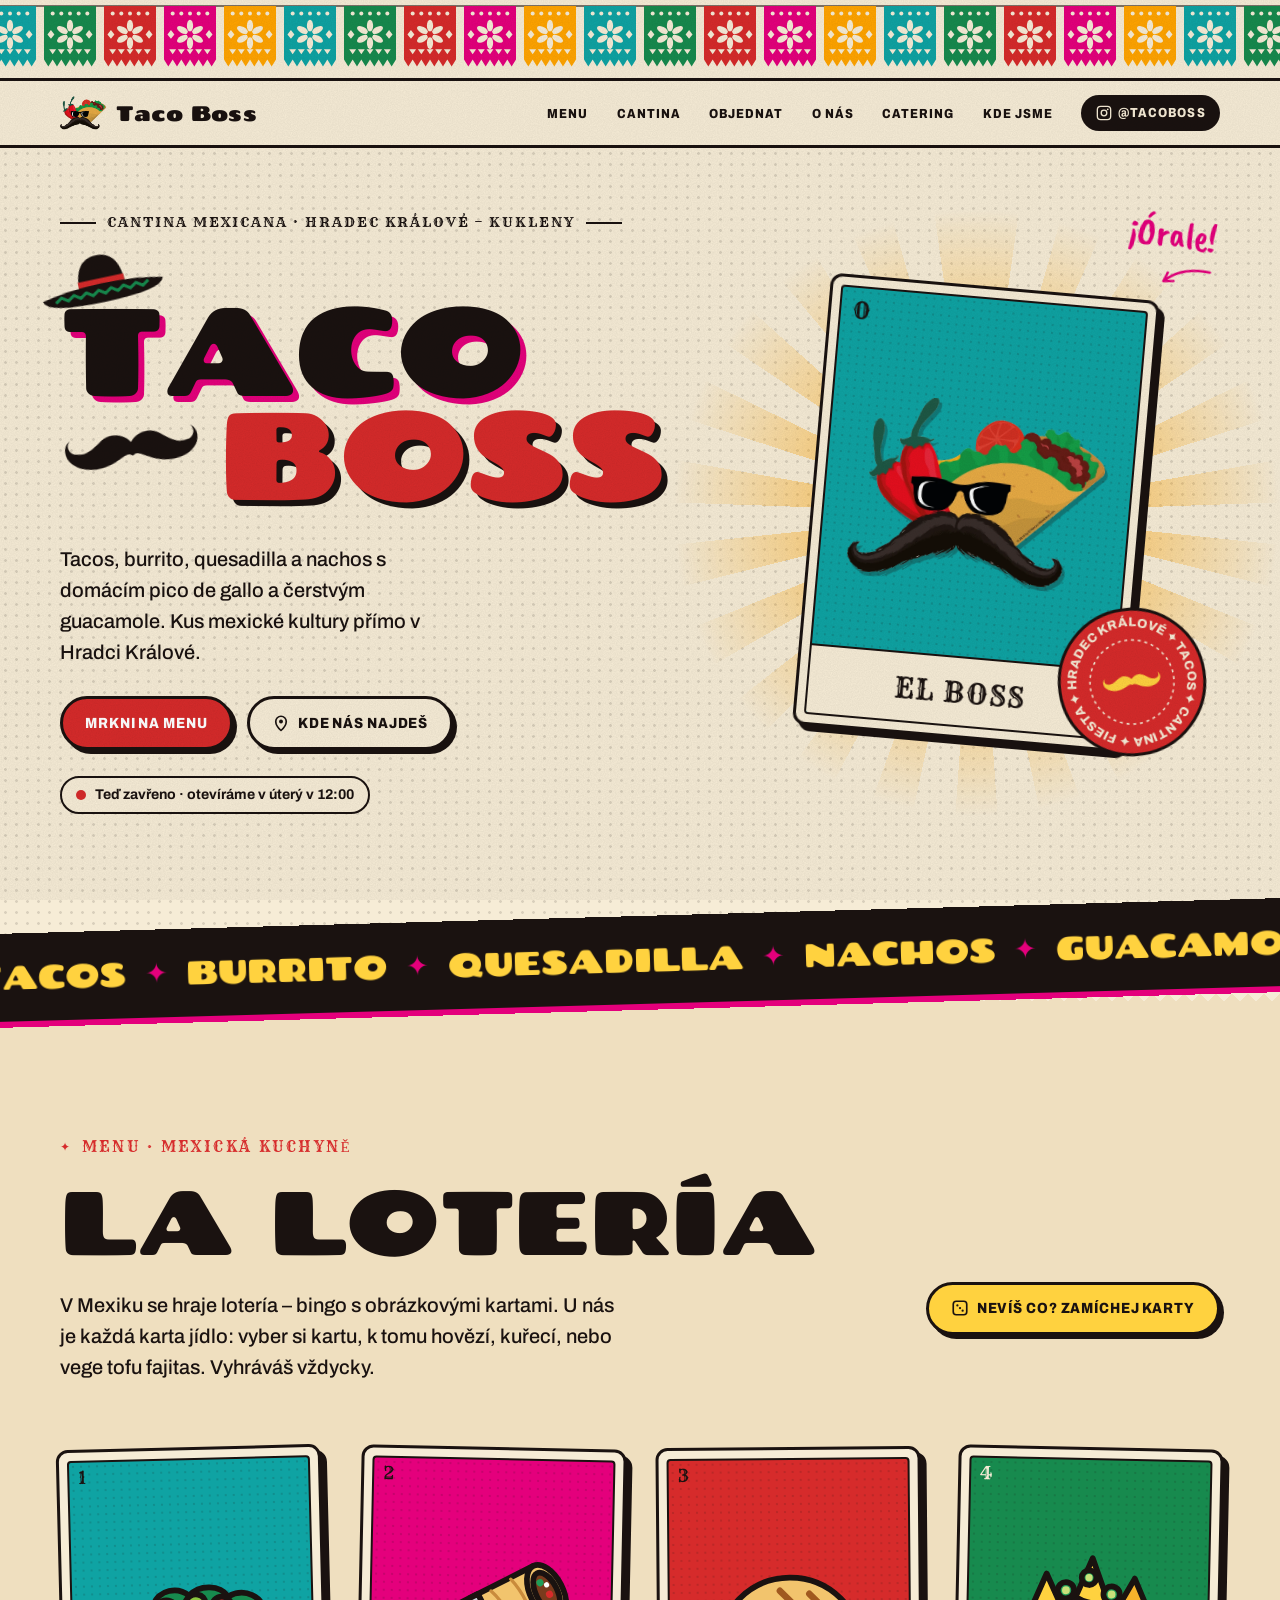
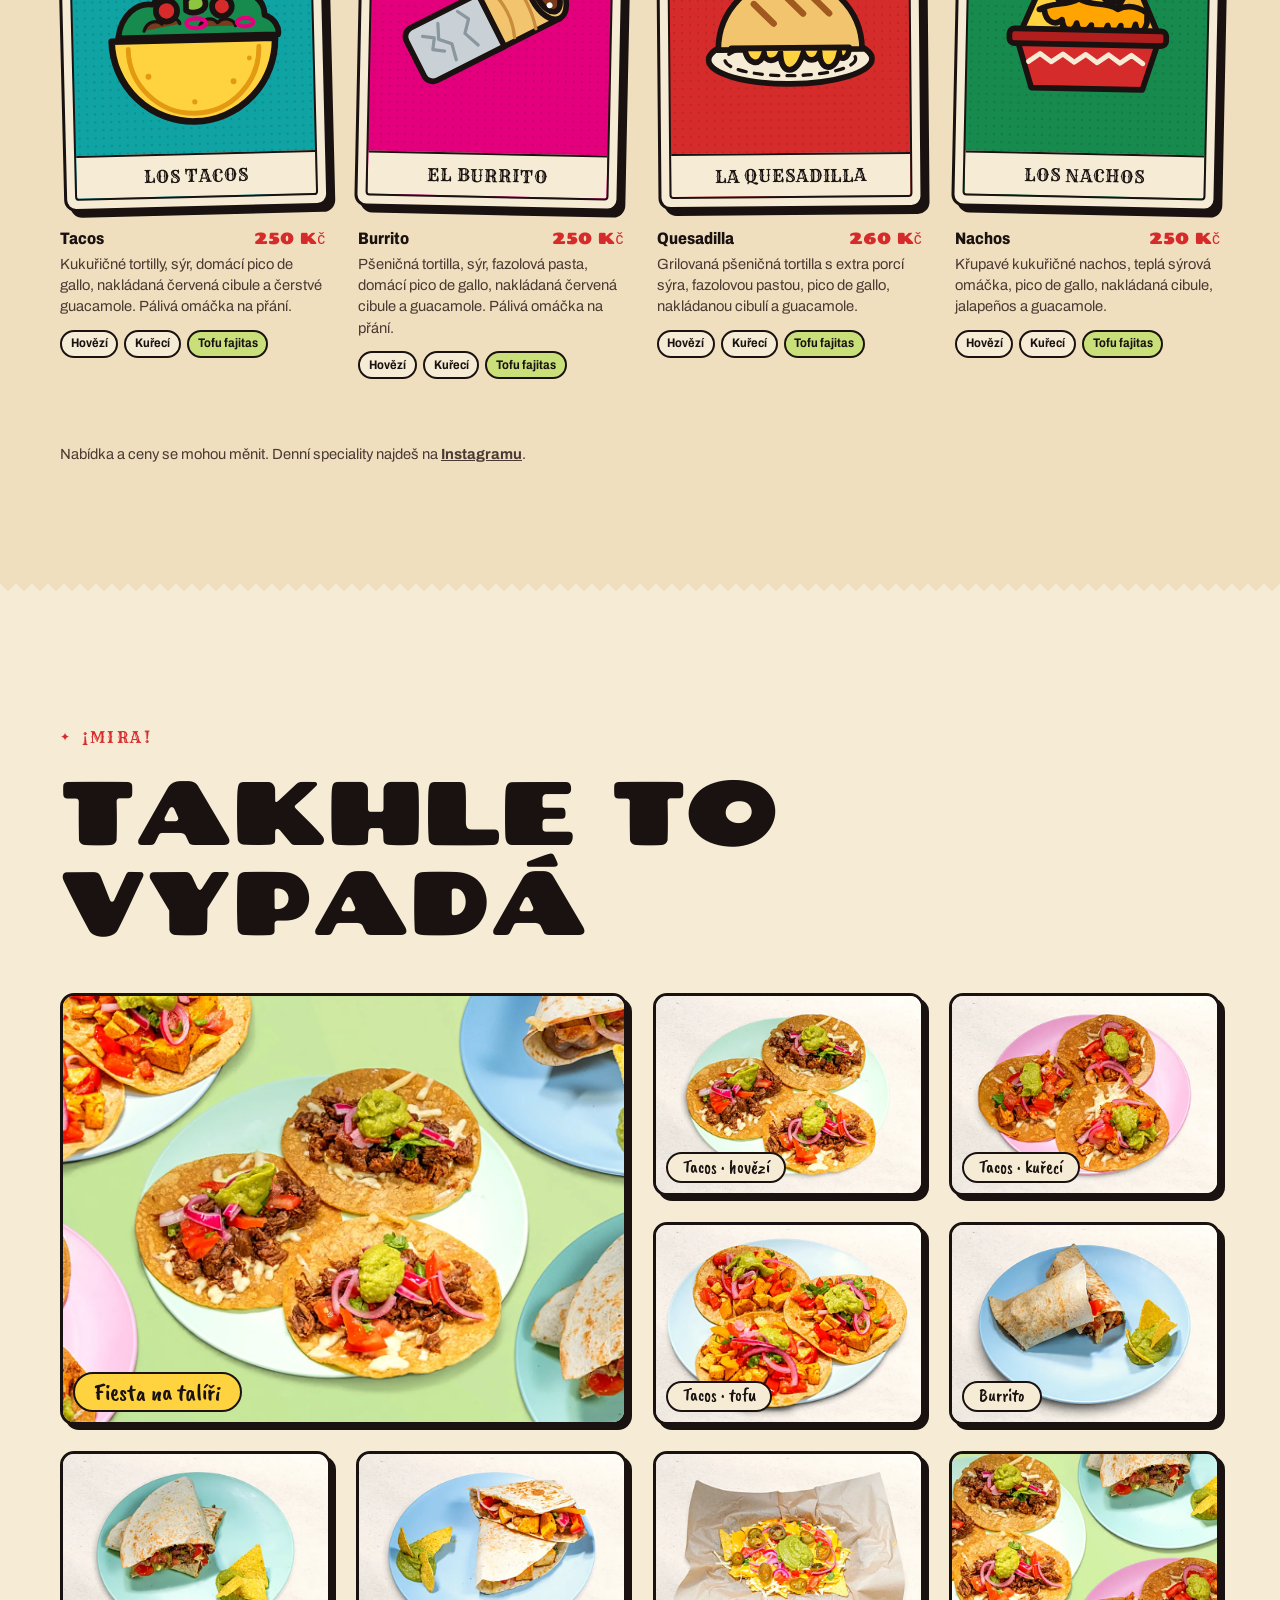
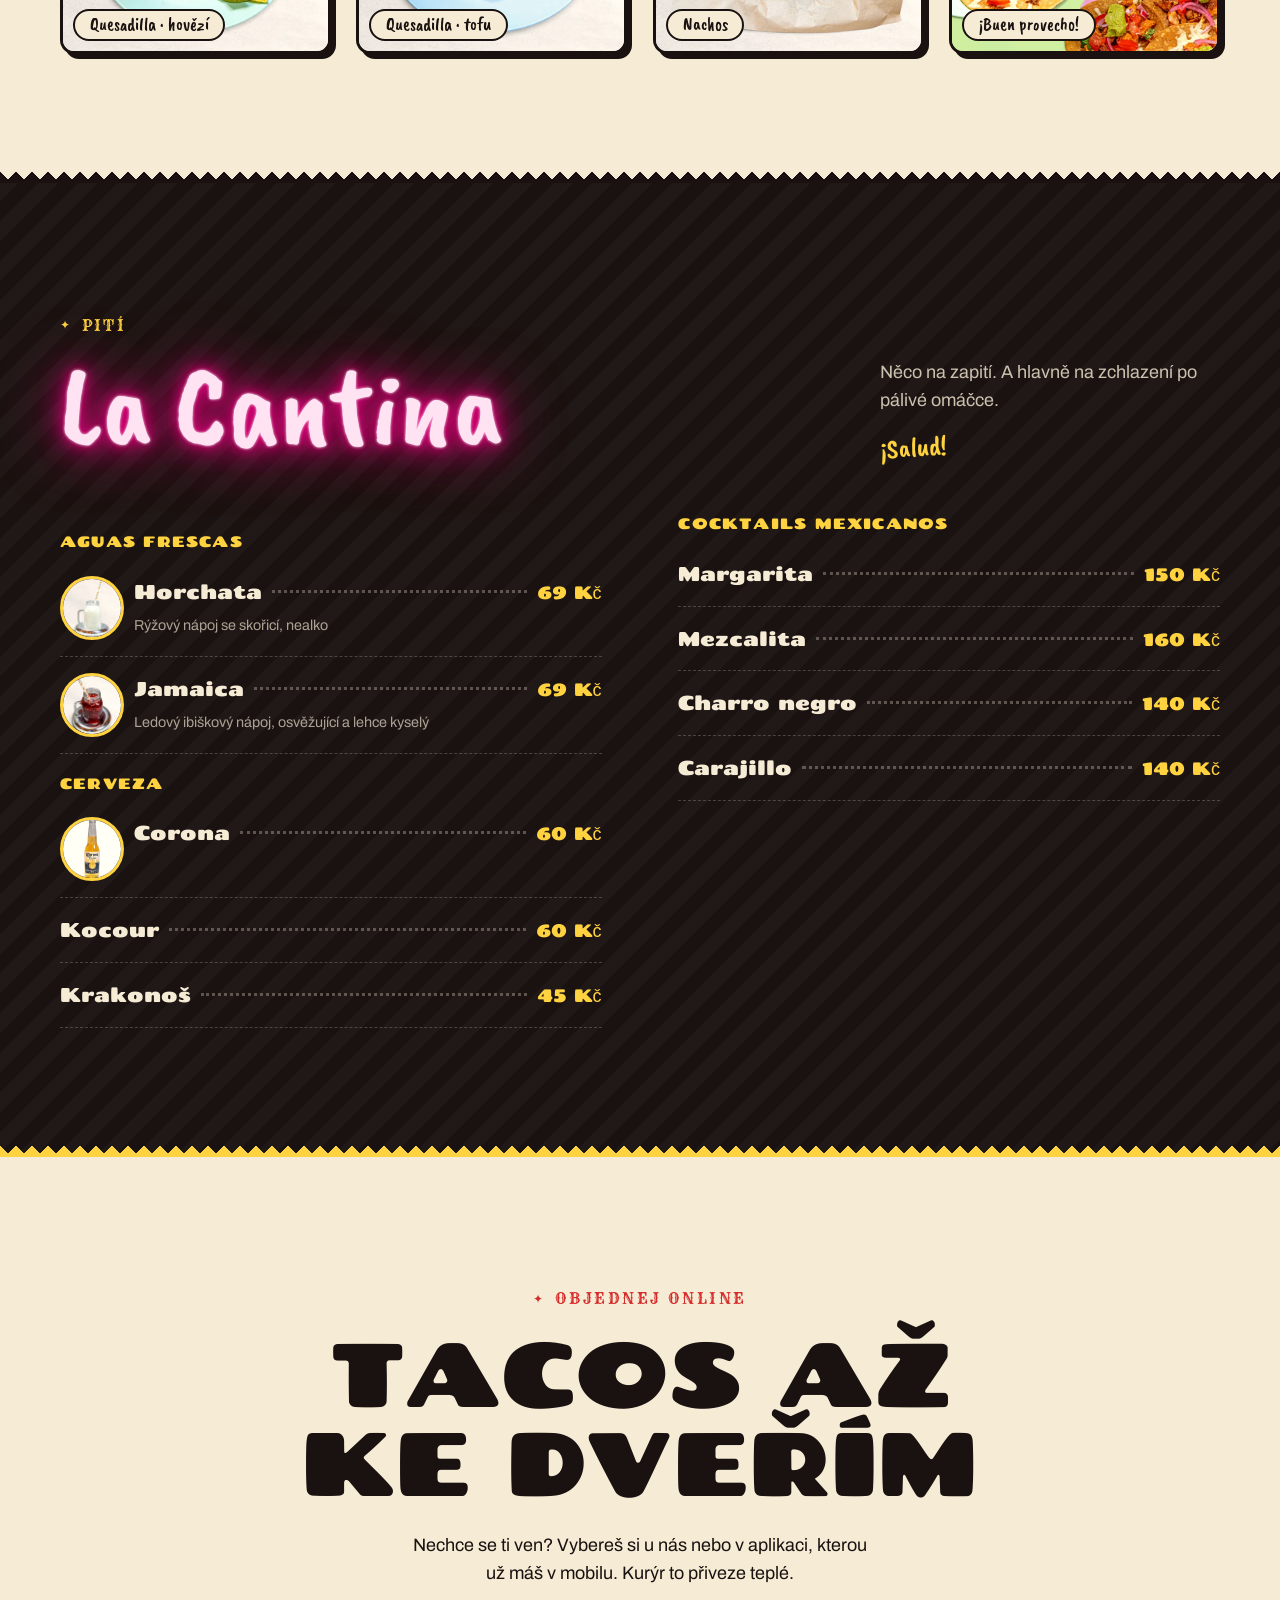
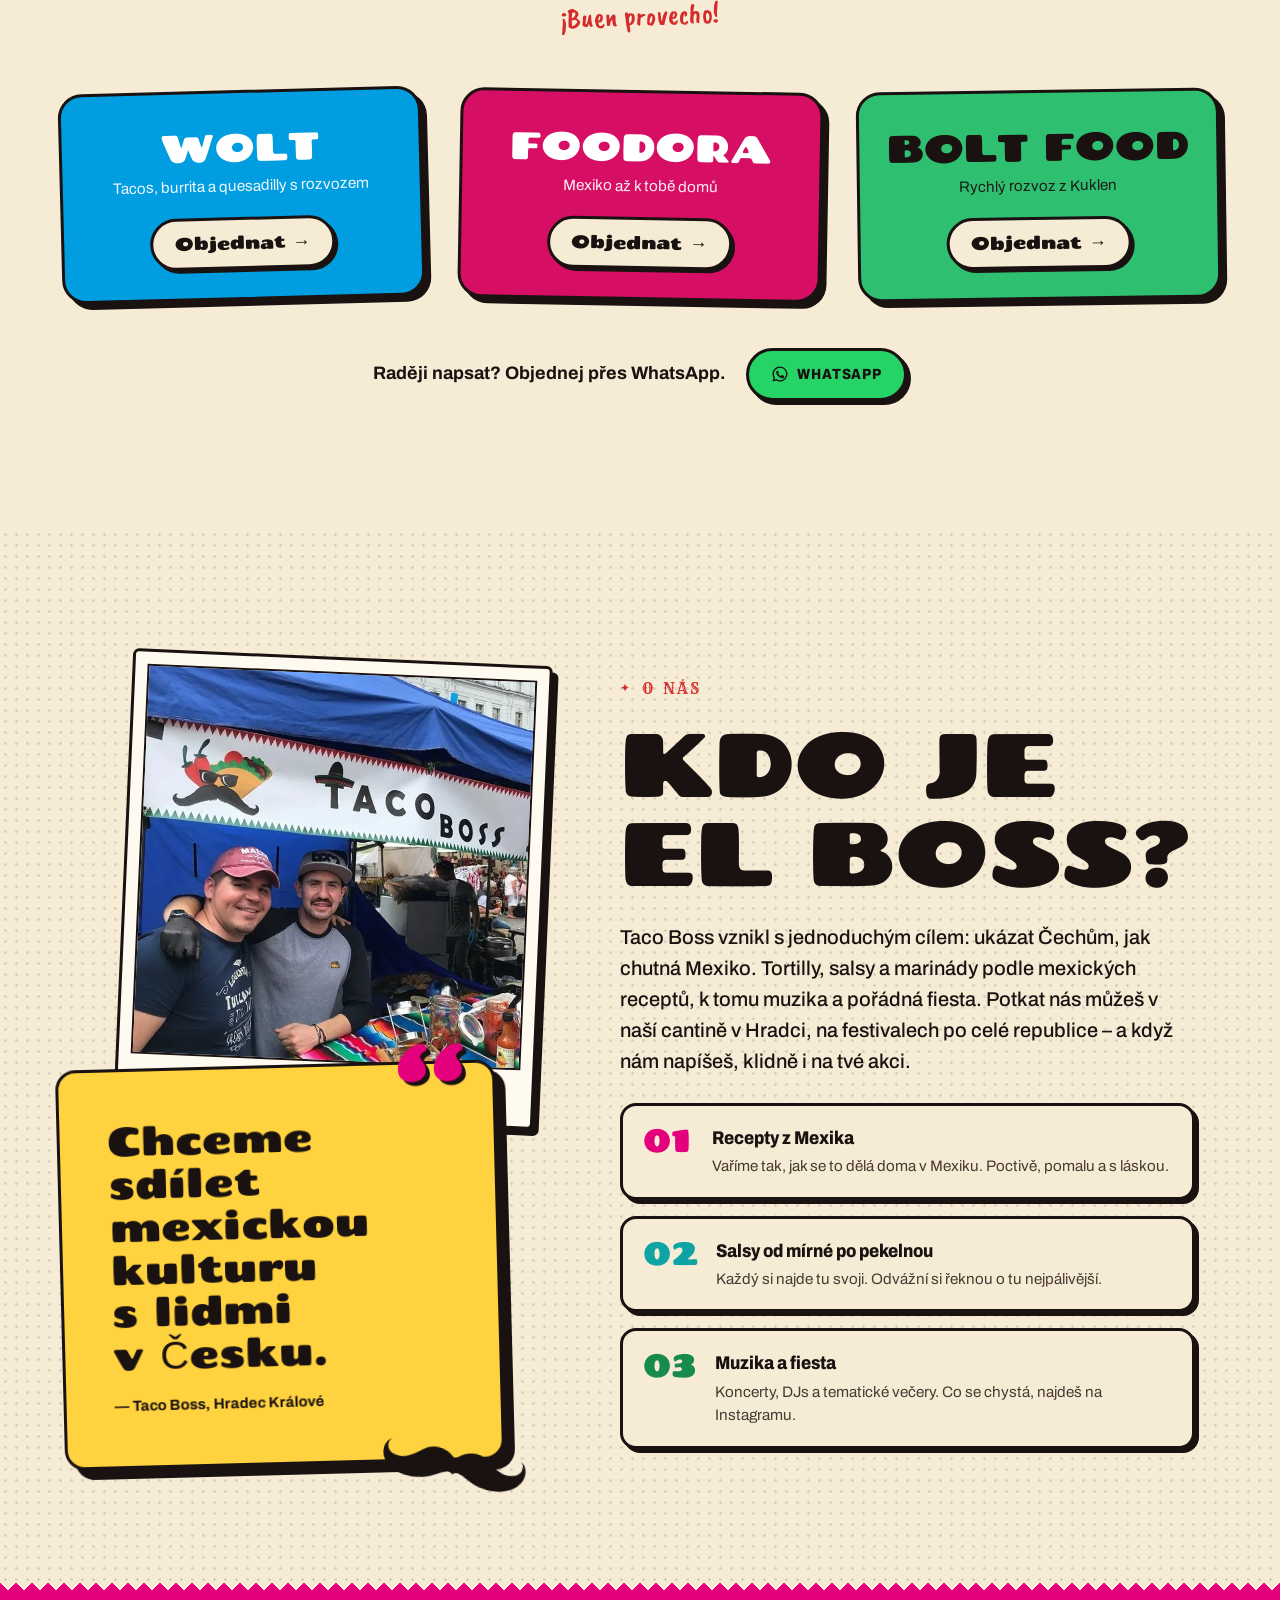
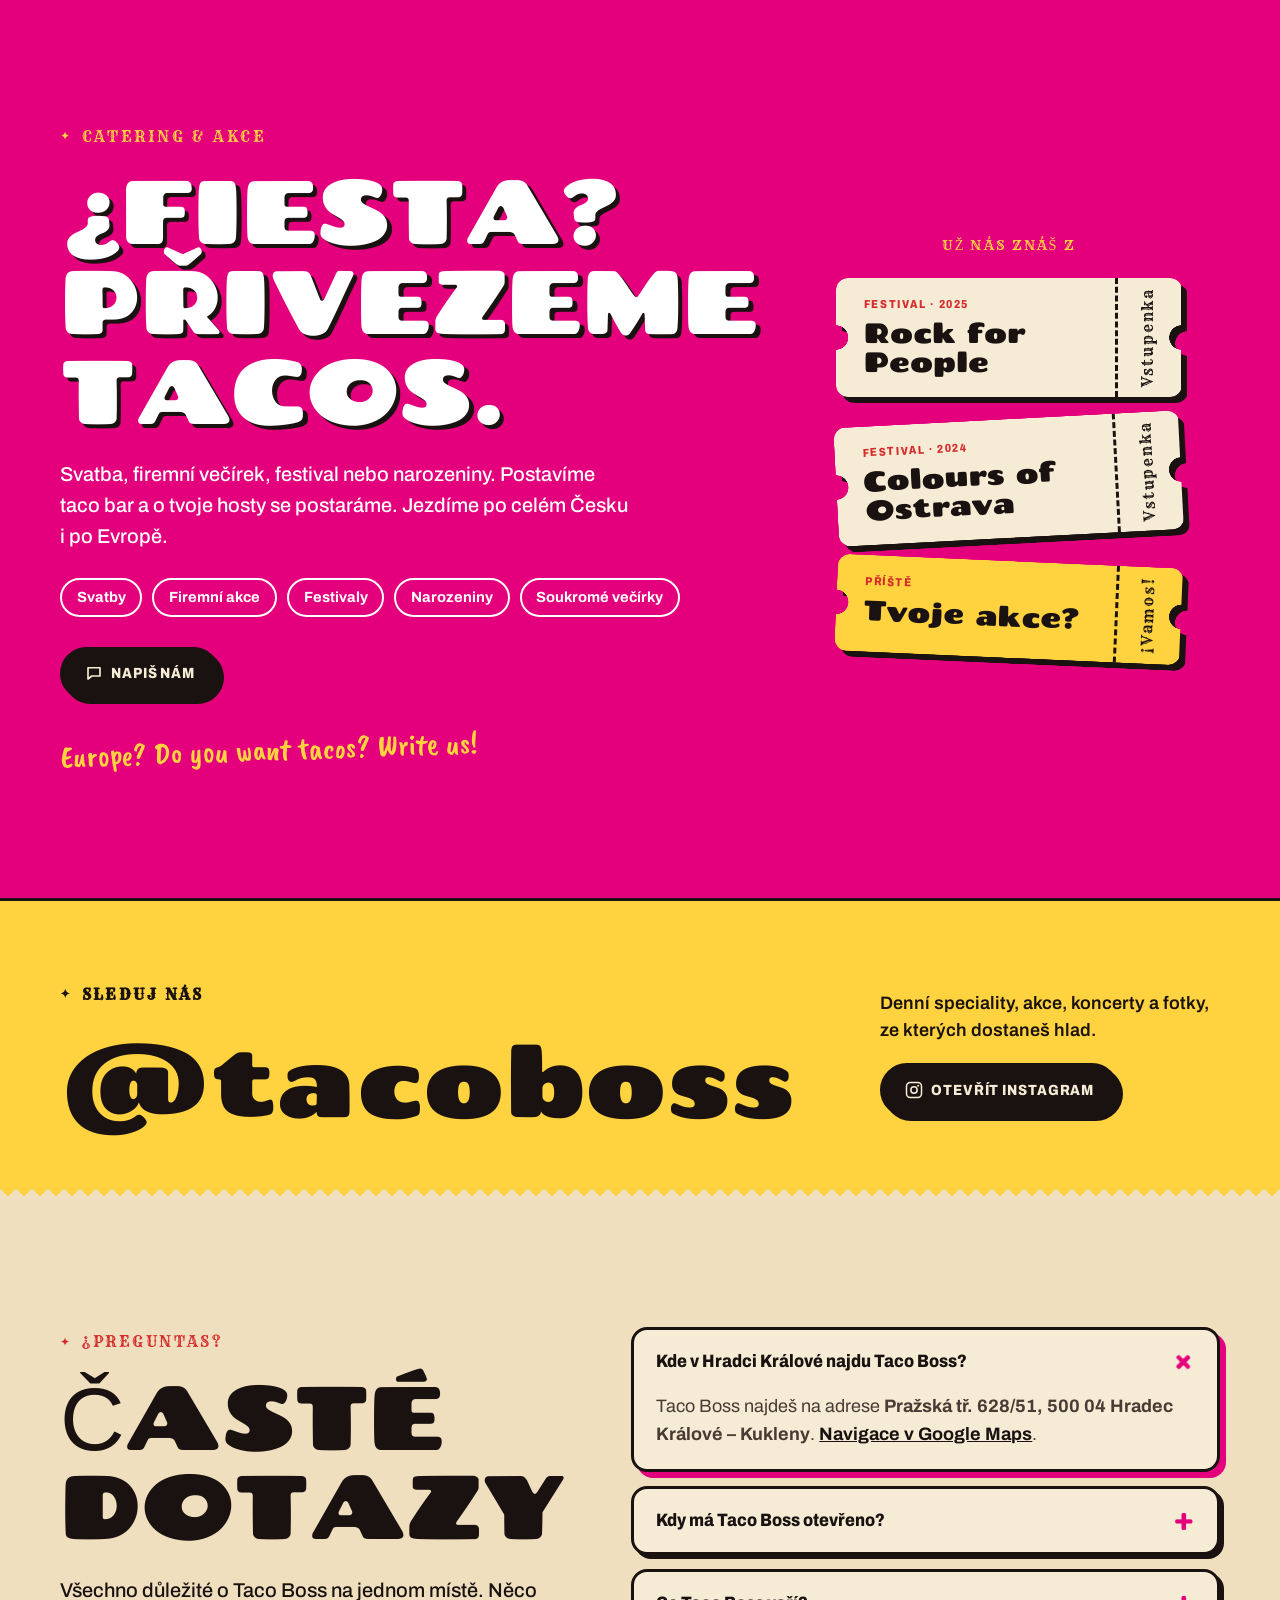
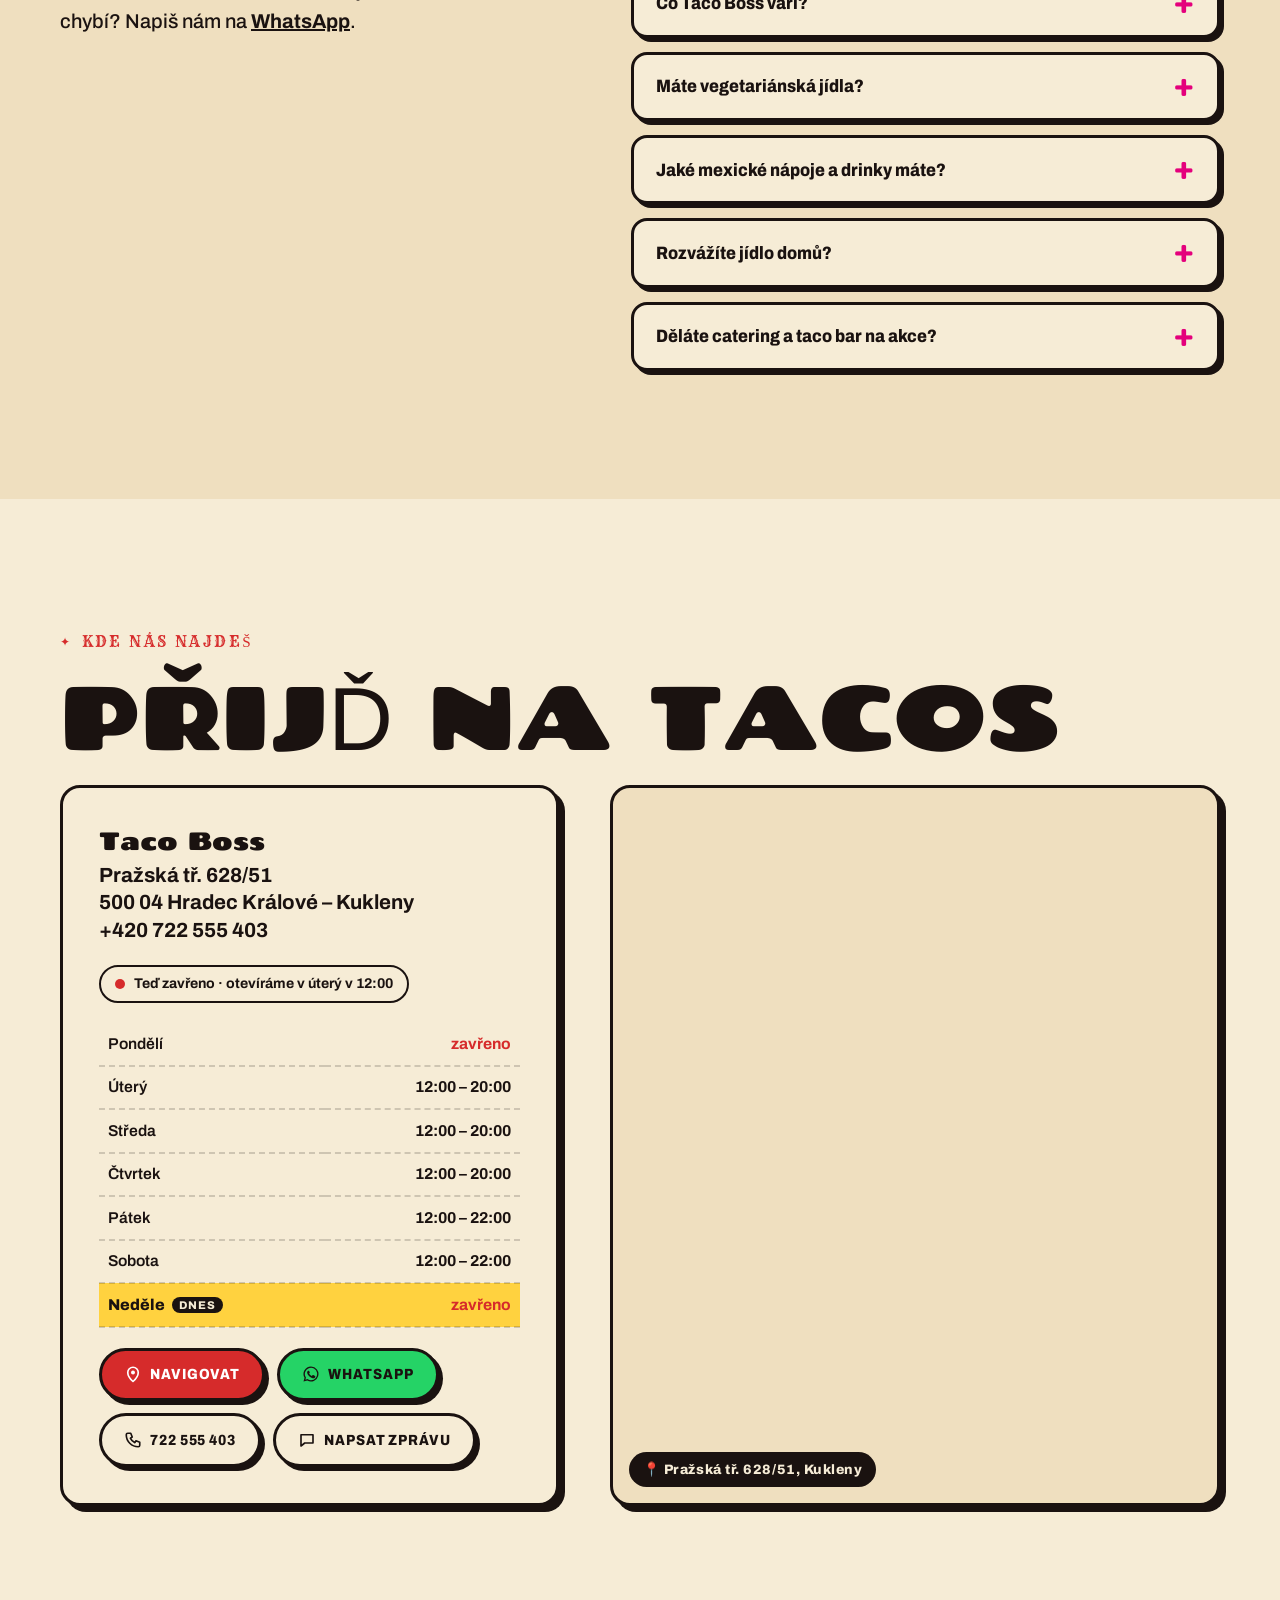
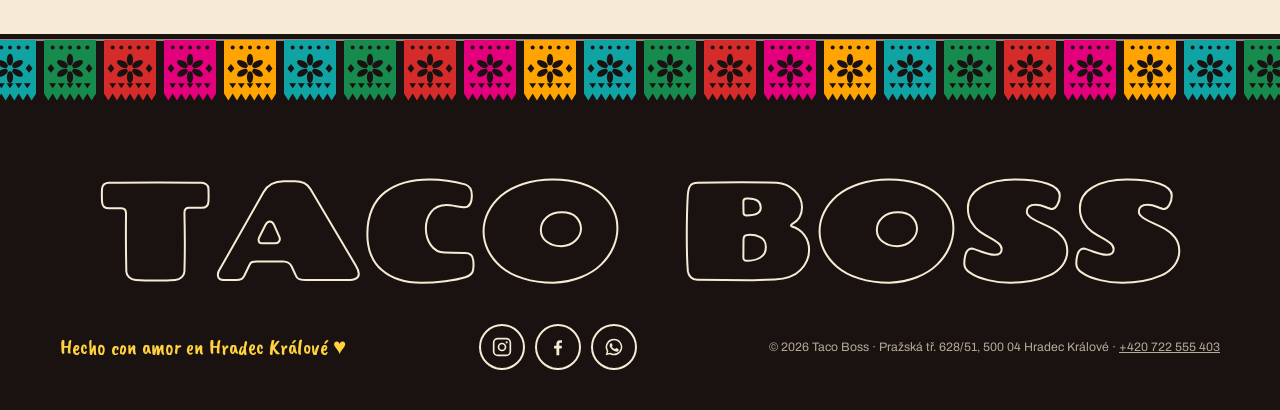
==== commit e5bb659b: "SEO and GEO: structured data, FAQ, sitemap, robots, llms.txt - Restaurant JSON-LD with geo, hours, p" ====
--- a/index.html
+++ b/index.html
@@ -3,19 +3,29 @@
 <head>
 <meta charset="utf-8">
 <meta name="viewport" content="width=device-width, initial-scale=1, viewport-fit=cover">
-<title>Taco Boss · Mexická cantina v Hradci Králové</title>
-<meta name="description" content="Taco Boss – tacos, burrito, quesadilla a nachos v Hradci Králové (Kukleny, Pražská tř.). Catering a taco bar na svatby, firemní akce i festivaly.">
+<title>Taco Boss – mexické tacos a burrito | Hradec Králové</title>
+<meta name="description" content="Mexická restaurace Taco Boss v Hradci Králové – Kuklenech. Tacos, burrito, quesadilla a nachos s hovězím, kuřecím i tofu, margarity, rozvoz a catering.">
+<link rel="canonical" href="https://www.tacoboss.cz/">
+<meta name="robots" content="index, follow, max-image-preview:large">
+<meta name="geo.region" content="CZ-52">
+<meta name="geo.placename" content="Hradec Králové">
+<meta name="geo.position" content="50.206229;15.7971476">
+<meta name="ICBM" content="50.206229, 15.7971476">
 <meta name="theme-color" content="#e4007c">
 <meta property="og:type" content="website">
-<meta property="og:title" content="Taco Boss · Mexická cantina v Hradci Králové">
-<meta property="og:description" content="Tacos jako z Mexika, salsy od mírné po pekelnou a vychlazená michelada. ¡Órale!">
+<meta property="og:site_name" content="Taco Boss">
+<meta property="og:title" content="Taco Boss – mexické tacos a burrito v Hradci Králové">
+<meta property="og:description" content="Tacos, burrito, quesadilla a nachos v Kuklenech. Margarity, horchata, rozvoz přes Wolt, foodora a Bolt. ¡Órale!">
 <meta property="og:locale" content="cs_CZ">
-<meta property="og:image" content="https://tacoboss-pearl.vercel.app/img/og.jpg">
-<meta property="og:url" content="https://tacoboss-pearl.vercel.app/">
+<meta property="og:image" content="https://www.tacoboss.cz/img/og.jpg">
+<meta property="og:image:width" content="1200">
+<meta property="og:image:height" content="675">
+<meta property="og:image:alt" content="Tacos, burrito a quesadilla od Taco Boss">
+<meta property="og:url" content="https://www.tacoboss.cz/">
 <meta name="twitter:card" content="summary_large_image">
-<!-- TODO: po přechodu na vlastní doménu změnit og:url a og:image -->
 <link rel="icon" type="image/png" href="img/icon.png">
 <link rel="apple-touch-icon" href="img/icon.png">
+<link rel="preload" as="image" href="img/mascot.webp" type="image/webp">
 <link rel="preconnect" href="https://fonts.googleapis.com">
 <link rel="preconnect" href="https://fonts.gstatic.com" crossorigin>
 <link href="https://fonts.googleapis.com/css2?family=Archivo:wdth,wght@62..125,400..900&family=Caveat+Brush&family=Chango&family=Rye&display=swap" rel="stylesheet">
@@ -23,22 +33,340 @@
 <script type="application/ld+json">
 {
   "@context": "https://schema.org",
-  "@type": "Restaurant",
-  "name": "Taco Boss",
-  "servesCuisine": "Mexican",
-  "description": "Mexická cantina a taco catering v Hradci Králové.",
-  "address": {
-    "@type": "PostalAddress",
-    "streetAddress": "Pražská tř. 628/51",
-    "addressLocality": "Hradec Králové",
-    "postalCode": "500 04",
-    "addressCountry": "CZ"
-  },
-  "sameAs": [
-    "https://www.instagram.com/tacoboss/",
-    "https://www.facebook.com/tacobosscz/"
-  ],
-  "image": "img/og.jpg"
+  "@graph": [
+    {
+      "@type": "WebSite",
+      "@id": "https://www.tacoboss.cz/#website",
+      "url": "https://www.tacoboss.cz/",
+      "name": "Taco Boss",
+      "inLanguage": "cs-CZ",
+      "publisher": {
+        "@id": "https://www.tacoboss.cz/#restaurant"
+      }
+    },
+    {
+      "@type": "Restaurant",
+      "@id": "https://www.tacoboss.cz/#restaurant",
+      "name": "Taco Boss",
+      "alternateName": [
+        "TacoBoss",
+        "Taco Boss Hradec Králové"
+      ],
+      "description": "Mexická restaurace a cantina v Hradci Králové – Kuklenech. Tacos, burrito, quesadilla a nachos s hovězím, kuřecím nebo tofu, mexické koktejly, rozvoz a catering.",
+      "url": "https://www.tacoboss.cz/",
+      "telephone": "+420722555403",
+      "image": [
+        "https://www.tacoboss.cz/img/og.jpg",
+        "https://www.tacoboss.cz/img/food/cover.webp",
+        "https://www.tacoboss.cz/img/food/beef-tacos.webp"
+      ],
+      "logo": "https://www.tacoboss.cz/img/logo.png",
+      "servesCuisine": [
+        "Mexická kuchyně",
+        "Mexican"
+      ],
+      "priceRange": "45–260 Kč",
+      "currenciesAccepted": "CZK",
+      "address": {
+        "@type": "PostalAddress",
+        "streetAddress": "Pražská tř. 628/51",
+        "addressLocality": "Hradec Králové",
+        "addressRegion": "Královéhradecký kraj",
+        "postalCode": "500 04",
+        "addressCountry": "CZ"
+      },
+      "geo": {
+        "@type": "GeoCoordinates",
+        "latitude": 50.206229,
+        "longitude": 15.7971476
+      },
+      "hasMap": "https://www.google.com/maps/search/?api=1&query=Pra%C5%BEsk%C3%A1+t%C5%99.+628%2F51%2C+500+04+Hradec+Kr%C3%A1lov%C3%A9",
+      "areaServed": {
+        "@type": "City",
+        "name": "Hradec Králové"
+      },
+      "openingHoursSpecification": [
+        {
+          "@type": "OpeningHoursSpecification",
+          "dayOfWeek": [
+            "Tuesday",
+            "Wednesday",
+            "Thursday"
+          ],
+          "opens": "12:00",
+          "closes": "20:00"
+        },
+        {
+          "@type": "OpeningHoursSpecification",
+          "dayOfWeek": [
+            "Friday",
+            "Saturday"
+          ],
+          "opens": "12:00",
+          "closes": "22:00"
+        }
+      ],
+      "hasMenu": {
+        "@type": "Menu",
+        "name": "Menu Taco Boss",
+        "url": "https://www.tacoboss.cz/#menu",
+        "inLanguage": "cs",
+        "hasMenuSection": [
+          {
+            "@type": "MenuSection",
+            "name": "Jídla",
+            "hasMenuItem": [
+              {
+                "@type": "MenuItem",
+                "name": "Tacos",
+                "description": "Kukuřičné tortilly, sýr, domácí pico de gallo, nakládaná červená cibule a guacamole. Hovězí, kuřecí nebo tofu fajitas.",
+                "offers": {
+                  "@type": "Offer",
+                  "price": "250",
+                  "priceCurrency": "CZK"
+                }
+              },
+              {
+                "@type": "MenuItem",
+                "name": "Burrito",
+                "description": "Pšeničná tortilla, sýr, fazolová pasta, pico de gallo, nakládaná červená cibule a guacamole. Hovězí, kuřecí nebo tofu fajitas.",
+                "offers": {
+                  "@type": "Offer",
+                  "price": "250",
+                  "priceCurrency": "CZK"
+                }
+              },
+              {
+                "@type": "MenuItem",
+                "name": "Quesadilla",
+                "description": "Grilovaná pšeničná tortilla s extra porcí sýra, fazolovou pastou, pico de gallo a guacamole. Hovězí, kuřecí nebo tofu fajitas.",
+                "offers": {
+                  "@type": "Offer",
+                  "price": "260",
+                  "priceCurrency": "CZK"
+                }
+              },
+              {
+                "@type": "MenuItem",
+                "name": "Nachos",
+                "description": "Kukuřičné nachos, teplá sýrová omáčka, pico de gallo, nakládaná cibule, jalapeños a guacamole. Hovězí, kuřecí nebo tofu fajitas.",
+                "offers": {
+                  "@type": "Offer",
+                  "price": "250",
+                  "priceCurrency": "CZK"
+                }
+              }
+            ]
+          },
+          {
+            "@type": "MenuSection",
+            "name": "Aguas frescas",
+            "hasMenuItem": [
+              {
+                "@type": "MenuItem",
+                "name": "Horchata",
+                "description": "Rýžový nápoj se skořicí, nealko",
+                "offers": {
+                  "@type": "Offer",
+                  "price": "69",
+                  "priceCurrency": "CZK"
+                }
+              },
+              {
+                "@type": "MenuItem",
+                "name": "Jamaica",
+                "description": "Ledový ibiškový nápoj",
+                "offers": {
+                  "@type": "Offer",
+                  "price": "69",
+                  "priceCurrency": "CZK"
+                }
+              }
+            ]
+          },
+          {
+            "@type": "MenuSection",
+            "name": "Pivo",
+            "hasMenuItem": [
+              {
+                "@type": "MenuItem",
+                "name": "Corona",
+                "description": "Mexické pivo",
+                "offers": {
+                  "@type": "Offer",
+                  "price": "60",
+                  "priceCurrency": "CZK"
+                }
+              },
+              {
+                "@type": "MenuItem",
+                "name": "Kocour",
+                "description": "Pivo z pivovaru Kocour",
+                "offers": {
+                  "@type": "Offer",
+                  "price": "60",
+                  "priceCurrency": "CZK"
+                }
+              },
+              {
+                "@type": "MenuItem",
+                "name": "Krakonoš",
+                "description": "Pivo Krakonoš",
+                "offers": {
+                  "@type": "Offer",
+                  "price": "45",
+                  "priceCurrency": "CZK"
+                }
+              }
+            ]
+          },
+          {
+            "@type": "MenuSection",
+            "name": "Mexické koktejly",
+            "hasMenuItem": [
+              {
+                "@type": "MenuItem",
+                "name": "Margarita",
+                "description": "Mexický koktejl s tequilou",
+                "offers": {
+                  "@type": "Offer",
+                  "price": "150",
+                  "priceCurrency": "CZK"
+                }
+              },
+              {
+                "@type": "MenuItem",
+                "name": "Mezcalita",
+                "description": "Margarita s mezcalem",
+                "offers": {
+                  "@type": "Offer",
+                  "price": "160",
+                  "priceCurrency": "CZK"
+                }
+              },
+              {
+                "@type": "MenuItem",
+                "name": "Charro negro",
+                "description": "Mexický long drink s tequilou a colou",
+                "offers": {
+                  "@type": "Offer",
+                  "price": "140",
+                  "priceCurrency": "CZK"
+                }
+              },
+              {
+                "@type": "MenuItem",
+                "name": "Carajillo",
+                "description": "Espresso s likérem",
+                "offers": {
+                  "@type": "Offer",
+                  "price": "140",
+                  "priceCurrency": "CZK"
+                }
+              }
+            ]
+          }
+        ]
+      },
+      "potentialAction": {
+        "@type": "OrderAction",
+        "target": [
+          {
+            "@type": "EntryPoint",
+            "urlTemplate": "https://wolt.com/cs/cze/hradec-kralove/restaurant/taco-boss-1",
+            "name": "Wolt"
+          },
+          {
+            "@type": "EntryPoint",
+            "urlTemplate": "https://www.foodora.cz/restaurant/hx6p/taco-boss-hx6p",
+            "name": "foodora"
+          },
+          {
+            "@type": "EntryPoint",
+            "urlTemplate": "https://food.bolt.eu/cs-cz/430-hradec%20kralove/p/4792543-taco-boss/",
+            "name": "Bolt Food"
+          }
+        ]
+      },
+      "makesOffer": {
+        "@type": "Offer",
+        "itemOffered": {
+          "@type": "Service",
+          "name": "Catering a taco bar na akce",
+          "description": "Mexický taco bar na svatby, firemní akce, festivaly a narozeniny po celém Česku."
+        }
+      },
+      "sameAs": [
+        "https://www.instagram.com/tacoboss/",
+        "https://www.facebook.com/tacobosscz/",
+        "https://wolt.com/cs/cze/hradec-kralove/restaurant/taco-boss-1",
+        "https://www.foodora.cz/restaurant/hx6p/taco-boss-hx6p",
+        "https://food.bolt.eu/cs-cz/430-hradec%20kralove/p/4792543-taco-boss/"
+      ]
+    },
+    {
+      "@type": "FAQPage",
+      "@id": "https://www.tacoboss.cz/#faq",
+      "mainEntity": [
+        {
+          "@type": "Question",
+          "name": "Kde v Hradci Králové najdu Taco Boss?",
+          "acceptedAnswer": {
+            "@type": "Answer",
+            "text": "Taco Boss najdeš na adrese Pražská tř. 628/51, 500 04 Hradec Králové – Kukleny. Navigace v Google Maps."
+          }
+        },
+        {
+          "@type": "Question",
+          "name": "Kdy má Taco Boss otevřeno?",
+          "acceptedAnswer": {
+            "@type": "Answer",
+            "text": "Úterý až čtvrtek 12:00–20:00, pátek a sobota 12:00–22:00. V neděli a v pondělí máme zavřeno."
+          }
+        },
+        {
+          "@type": "Question",
+          "name": "Co Taco Boss vaří?",
+          "acceptedAnswer": {
+            "@type": "Answer",
+            "text": "Mexické tacos, burrito, quesadillu a nachos. Každé jídlo si vybereš s hovězím, kuřecím, nebo vegetariánsky s tofu fajitas. Ke všemu domácí pico de gallo, nakládaná červená cibule a čerstvé guacamole. Hlavní jídla stojí 250–260 Kč."
+          }
+        },
+        {
+          "@type": "Question",
+          "name": "Máte vegetariánská jídla?",
+          "acceptedAnswer": {
+            "@type": "Answer",
+            "text": "Ano. Tacos, burrito, quesadillu i nachos připravíme s tofu fajitas – grilovaným tofu s restovanou paprikou a cibulí."
+          }
+        },
+        {
+          "@type": "Question",
+          "name": "Jaké mexické nápoje a drinky máte?",
+          "acceptedAnswer": {
+            "@type": "Answer",
+            "text": "Aguas frescas horchata a jamaica, pivo Corona, Kocour a Krakonoš a mexické koktejly: margarita, mezcalita, charro negro a carajillo."
+          }
+        },
+        {
+          "@type": "Question",
+          "name": "Rozvážíte jídlo domů?",
+          "acceptedAnswer": {
+            "@type": "Answer",
+            "text": "Ano, objednat můžeš přes Wolt, foodora nebo Bolt Food, případně napiš na WhatsApp 722 555 403."
+          }
+        },
+        {
+          "@type": "Question",
+          "name": "Děláte catering a taco bar na akce?",
+          "acceptedAnswer": {
+            "@type": "Answer",
+            "text": "Ano. Na svatby, firemní akce, festivaly i narozeniny postavíme taco bar a o hosty se postaráme. Jezdíme po celém Česku. Ozvi se na WhatsApp nebo telefon 722 555 403."
+          }
+        }
+      ]
+    }
+  ]
 }
 </script>
 <style>
@@ -482,6 +810,26 @@
 .order-wa{display:flex;flex-wrap:wrap;justify-content:center;align-items:center;gap:14px 20px;margin-top:clamp(32px,4vw,48px);text-align:center}
 .order-wa p{margin:0;font-weight:700}
 .btn-wa{background:#25d366;color:var(--ink)}
+
+/* ───────── FAQ ───────── */
+.faq{--zig:var(--paper-2);background:var(--paper-2)}
+.faq-grid{display:grid;grid-template-columns:.8fr 1.2fr;gap:clamp(28px,5vw,72px);align-items:start}
+@media (max-width:900px){.faq-grid{grid-template-columns:1fr}}
+.faq-head{position:sticky;top:96px}
+@media (max-width:900px){.faq-head{position:static}}
+.faq-head a{font-weight:700}
+.faq-list{display:grid;gap:14px}
+.qa{background:var(--paper);border:3px solid var(--ink);border-radius:16px;box-shadow:4px 4px 0 var(--ink);transition:box-shadow .2s}
+.qa[open]{box-shadow:6px 6px 0 var(--rosa)}
+.qa summary{list-style:none;cursor:pointer;display:flex;justify-content:space-between;align-items:center;gap:16px;padding:18px 22px}
+.qa summary::-webkit-details-marker{display:none}
+.qa summary h3{margin:0;font-weight:800;font-stretch:88%;font-size:clamp(1.02rem,1.4vw,1.2rem);line-height:1.25}
+.qa summary::after{content:"+";flex:none;font-family:var(--display);font-size:1.7rem;line-height:1;color:var(--rosa);transition:rotate .25s}
+.qa[open] summary::after{rotate:45deg}
+.qa .a{padding:0 22px 20px;color:var(--ink-soft)}
+.qa .a a{font-weight:700;color:var(--ink)}
+.info address a{font-weight:700;text-decoration:none}
+.foot-row small a{color:inherit}
 
 /* ───────── Instagram strip ───────── */
 .ig{background:var(--corn);border-block:3px solid var(--ink);padding-block:clamp(40px,6vw,72px);overflow:hidden}
@@ -643,8 +991,8 @@
 <section class="hero halftone">
   <div class="wrap hero-grid">
     <div class="hero-copy">
-      <p class="eyebrow">Cantina mexicana · Hradec Králové</p>
-      <h1 class="wordmark" aria-label="Taco Boss">
+      <p class="eyebrow">Cantina mexicana · Hradec Králové – Kukleny</p>
+      <h1 class="wordmark"><span class="sr-only">Taco Boss – mexická restaurace a tacos v Hradci Králové</span>
         <span class="w w1" data-split>Taco</span>
         <svg class="sombrero" viewBox="0 0 120 52" aria-hidden="true">
           <path fill="#1a1210" d="M38 34C38 10 48 3 60 3s22 7 22 31Z"/>
@@ -672,7 +1020,7 @@
         <div class="loteria">
           <div class="face" style="--bg:var(--agave)">
             <span class="num">0</span>
-            <div class="art"><img src="img/mascot.webp" alt="Maskot Taco Boss – taco s brýlemi a knírem" width="800" height="574"></div>
+            <div class="art"><img src="img/mascot.webp" alt="Maskot Taco Boss – taco s brýlemi a knírem" width="800" height="574" fetchpriority="high"></div>
             <span class="name">El Boss</span>
           </div>
         </div>
@@ -705,7 +1053,7 @@
   <div class="wrap">
     <div class="menu-head">
       <div data-reveal>
-        <p class="kicker">Menu</p>
+        <p class="kicker">Menu · mexická kuchyně</p>
         <h2 class="h2">La Lotería</h2>
         <p class="lead">V Mexiku se hraje lotería – bingo s obrázkovými kartami. U nás je každá karta jídlo: vyber si kartu, k tomu hovězí, kuřecí, nebo vege tofu fajitas. Vyhráváš vždycky.</p>
       </div>
@@ -860,7 +1208,6 @@
 </section>
 
 <!-- ═════════ OBJEDNAT ONLINE ═════════ -->
-<!-- TODO: nahradit odkazy přímými odkazy na profil Taco Boss na každé platformě -->
 <section class="section order zig" id="objednat">
   <div class="wrap">
     <div class="order-head">
@@ -869,9 +1216,9 @@
       <p data-reveal style="--d:1">Nechce se ti ven? Vybereš si u nás nebo v aplikaci, kterou už máš v mobilu. Kurýr to přiveze teplé.<span class="hand">¡Buen provecho!</span></p>
     </div>
     <div class="order-grid">
-      <a class="order-card wolt" data-reveal href="https://wolt.com/cs/cze/hradec-kralove" target="_blank" rel="noopener"><span class="oc-name">Wolt</span><span class="oc-sub">Tacos, burrita a quesadilly s rozvozem</span><span class="oc-go">Objednat →</span></a>
-      <a class="order-card foodora" data-reveal style="--d:1" href="https://www.foodora.cz/city/hradec-kralove" target="_blank" rel="noopener"><span class="oc-name">foodora</span><span class="oc-sub">Mexiko až k tobě domů</span><span class="oc-go">Objednat →</span></a>
-      <a class="order-card bolt" data-reveal style="--d:2" href="https://food.bolt.eu/cs-cz/" target="_blank" rel="noopener"><span class="oc-name">Bolt Food</span><span class="oc-sub">Rychlý rozvoz z Kuklen</span><span class="oc-go">Objednat →</span></a>
+      <a class="order-card wolt" data-reveal href="https://wolt.com/cs/cze/hradec-kralove/restaurant/taco-boss-1" target="_blank" rel="noopener"><span class="oc-name">Wolt</span><span class="oc-sub">Tacos, burrita a quesadilly s rozvozem</span><span class="oc-go">Objednat →</span></a>
+      <a class="order-card foodora" data-reveal style="--d:1" href="https://www.foodora.cz/restaurant/hx6p/taco-boss-hx6p" target="_blank" rel="noopener"><span class="oc-name">foodora</span><span class="oc-sub">Mexiko až k tobě domů</span><span class="oc-go">Objednat →</span></a>
+      <a class="order-card bolt" data-reveal style="--d:2" href="https://food.bolt.eu/cs-cz/430-hradec%20kralove/p/4792543-taco-boss/" target="_blank" rel="noopener"><span class="oc-name">Bolt Food</span><span class="oc-sub">Rychlý rozvoz z Kuklen</span><span class="oc-go">Objednat →</span></a>
     </div>
     <div class="order-wa" data-reveal>
       <p>Raději napsat? Objednej přes WhatsApp.</p>
@@ -949,6 +1296,26 @@
   </div>
 </section>
 
+<!-- ═════════ FAQ ═════════ -->
+<section class="section faq zig" id="faq">
+  <div class="wrap faq-grid">
+    <div class="faq-head" data-reveal>
+      <p class="kicker">¿Preguntas?</p>
+      <h2 class="h2">Časté dotazy</h2>
+      <p class="lead">Všechno důležité o Taco Boss na jednom místě. Něco chybí? Napiš nám na <a href="https://wa.me/420722555403" target="_blank" rel="noopener">WhatsApp</a>.</p>
+    </div>
+    <div class="faq-list">
+        <details class="qa" data-reveal style="--d:0" open><summary><h3>Kde v Hradci Králové najdu Taco Boss?</h3></summary><div class="a"><p>Taco Boss najdeš na adrese <strong>Pražská tř. 628/51, 500 04 Hradec Králové – Kukleny</strong>. <a href="https://www.google.com/maps/search/?api=1&amp;query=Pra%C5%BEsk%C3%A1+t%C5%99.+628%2F51%2C+500+04+Hradec+Kr%C3%A1lov%C3%A9" target="_blank" rel="noopener">Navigace v Google Maps</a>.</p></div></details>
+        <details class="qa" data-reveal style="--d:1"><summary><h3>Kdy má Taco Boss otevřeno?</h3></summary><div class="a"><p>Úterý až čtvrtek 12:00–20:00, pátek a sobota 12:00–22:00. V neděli a v pondělí máme zavřeno.</p></div></details>
+        <details class="qa" data-reveal style="--d:2"><summary><h3>Co Taco Boss vaří?</h3></summary><div class="a"><p>Mexické tacos, burrito, quesadillu a nachos. Každé jídlo si vybereš s hovězím, kuřecím, nebo vegetariánsky s tofu fajitas. Ke všemu domácí pico de gallo, nakládaná červená cibule a čerstvé guacamole. Hlavní jídla stojí 250–260 Kč.</p></div></details>
+        <details class="qa" data-reveal style="--d:0"><summary><h3>Máte vegetariánská jídla?</h3></summary><div class="a"><p>Ano. Tacos, burrito, quesadillu i nachos připravíme s tofu fajitas – grilovaným tofu s restovanou paprikou a cibulí.</p></div></details>
+        <details class="qa" data-reveal style="--d:1"><summary><h3>Jaké mexické nápoje a drinky máte?</h3></summary><div class="a"><p>Aguas frescas horchata a jamaica, pivo Corona, Kocour a Krakonoš a mexické koktejly: margarita, mezcalita, charro negro a carajillo.</p></div></details>
+        <details class="qa" data-reveal style="--d:2"><summary><h3>Rozvážíte jídlo domů?</h3></summary><div class="a"><p>Ano, objednat můžeš přes <a href="#objednat">Wolt, foodora nebo Bolt Food</a>, případně napiš na <a href="https://wa.me/420722555403" target="_blank" rel="noopener">WhatsApp 722 555 403</a>.</p></div></details>
+        <details class="qa" data-reveal style="--d:0"><summary><h3>Děláte catering a taco bar na akce?</h3></summary><div class="a"><p>Ano. Na svatby, firemní akce, festivaly i narozeniny postavíme taco bar a o hosty se postaráme. Jezdíme po celém Česku. Ozvi se na WhatsApp nebo telefon <a href="tel:+420722555403">722 555 403</a>.</p></div></details>
+    </div>
+  </div>
+</section>
+
 <!-- ═════════ KDE JSME ═════════ -->
 <section class="section visit" id="kde">
   <div class="wrap">
@@ -956,9 +1323,9 @@
     <h2 class="h2" data-reveal>Přijď na tacos</h2>
     <div class="visit-grid">
       <div class="info" data-reveal>
-        <address><strong>Taco Boss</strong>Pražská tř. 628/51<br>500 04 Hradec Králové – Kukleny</address>
+        <address><strong>Taco Boss</strong>Pražská tř. 628/51<br>500 04 Hradec Králové – Kukleny<br><a href="tel:+420722555403">+420 722 555 403</a></address>
         <p class="status" data-status><span class="dot"></span><span class="txt">Otevírací doba</span></p>
-        <table class="hours" id="hours" aria-label="Otevírací doba"></table>
+        <table class="hours" id="hours" aria-label="Otevírací doba"><tr><th scope="row">Pondělí</th><td><span class="closed">zavřeno</span></td></tr><tr><th scope="row">Úterý</th><td>12:00 – 20:00</td></tr><tr><th scope="row">Středa</th><td>12:00 – 20:00</td></tr><tr><th scope="row">Čtvrtek</th><td>12:00 – 20:00</td></tr><tr><th scope="row">Pátek</th><td>12:00 – 22:00</td></tr><tr><th scope="row">Sobota</th><td>12:00 – 22:00</td></tr><tr><th scope="row">Neděle</th><td><span class="closed">zavřeno</span></td></tr></table>
         <div class="btns">
           <a class="btn btn-chili" id="nav-link" href="https://www.google.com/maps/search/?api=1&query=Pra%C5%BEsk%C3%A1+t%C5%99.+628%2F51%2C+500+04+Hradec+Kr%C3%A1lov%C3%A9" target="_blank" rel="noopener"><svg aria-hidden="true"><use href="#i-pin"/></svg>Navigovat</a>
           <a class="btn btn-wa" href="https://wa.me/420722555403" target="_blank" rel="noopener"><svg aria-hidden="true"><use href="#i-wa"/></svg>WhatsApp</a>
@@ -988,7 +1355,7 @@
         <a href="https://www.facebook.com/tacobosscz/" target="_blank" rel="noopener" aria-label="Facebook"><svg><use href="#i-fb"/></svg></a>
         <a href="https://wa.me/420722555403" target="_blank" rel="noopener" aria-label="WhatsApp"><svg><use href="#i-wa"/></svg></a>
       </div>
-      <small>© <span id="year">2026</span> Taco Boss</small>
+      <small>© <span id="year">2026</span> Taco Boss · Pražská tř. 628/51, 500 04 Hradec Králové · <a href="tel:+420722555403">+420 722 555 403</a></small>
     </div>
   </div>
 </footer>
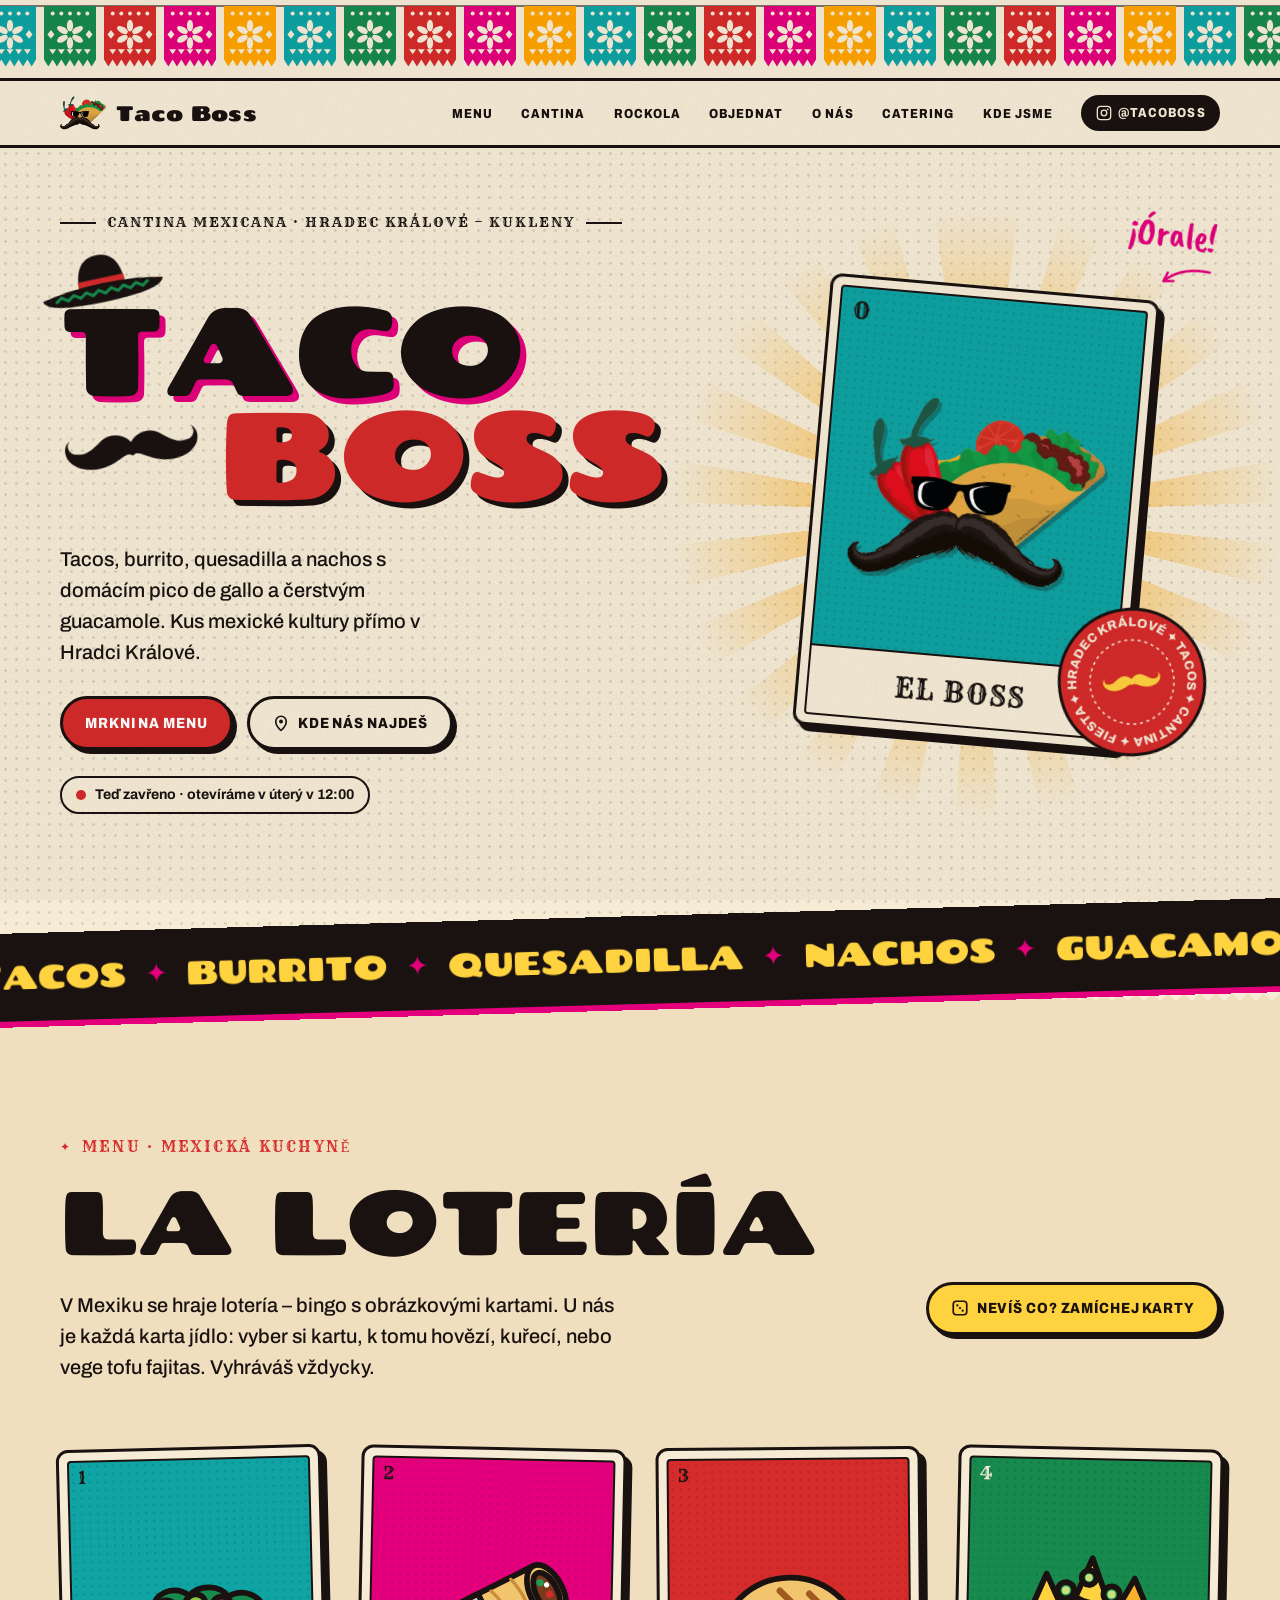
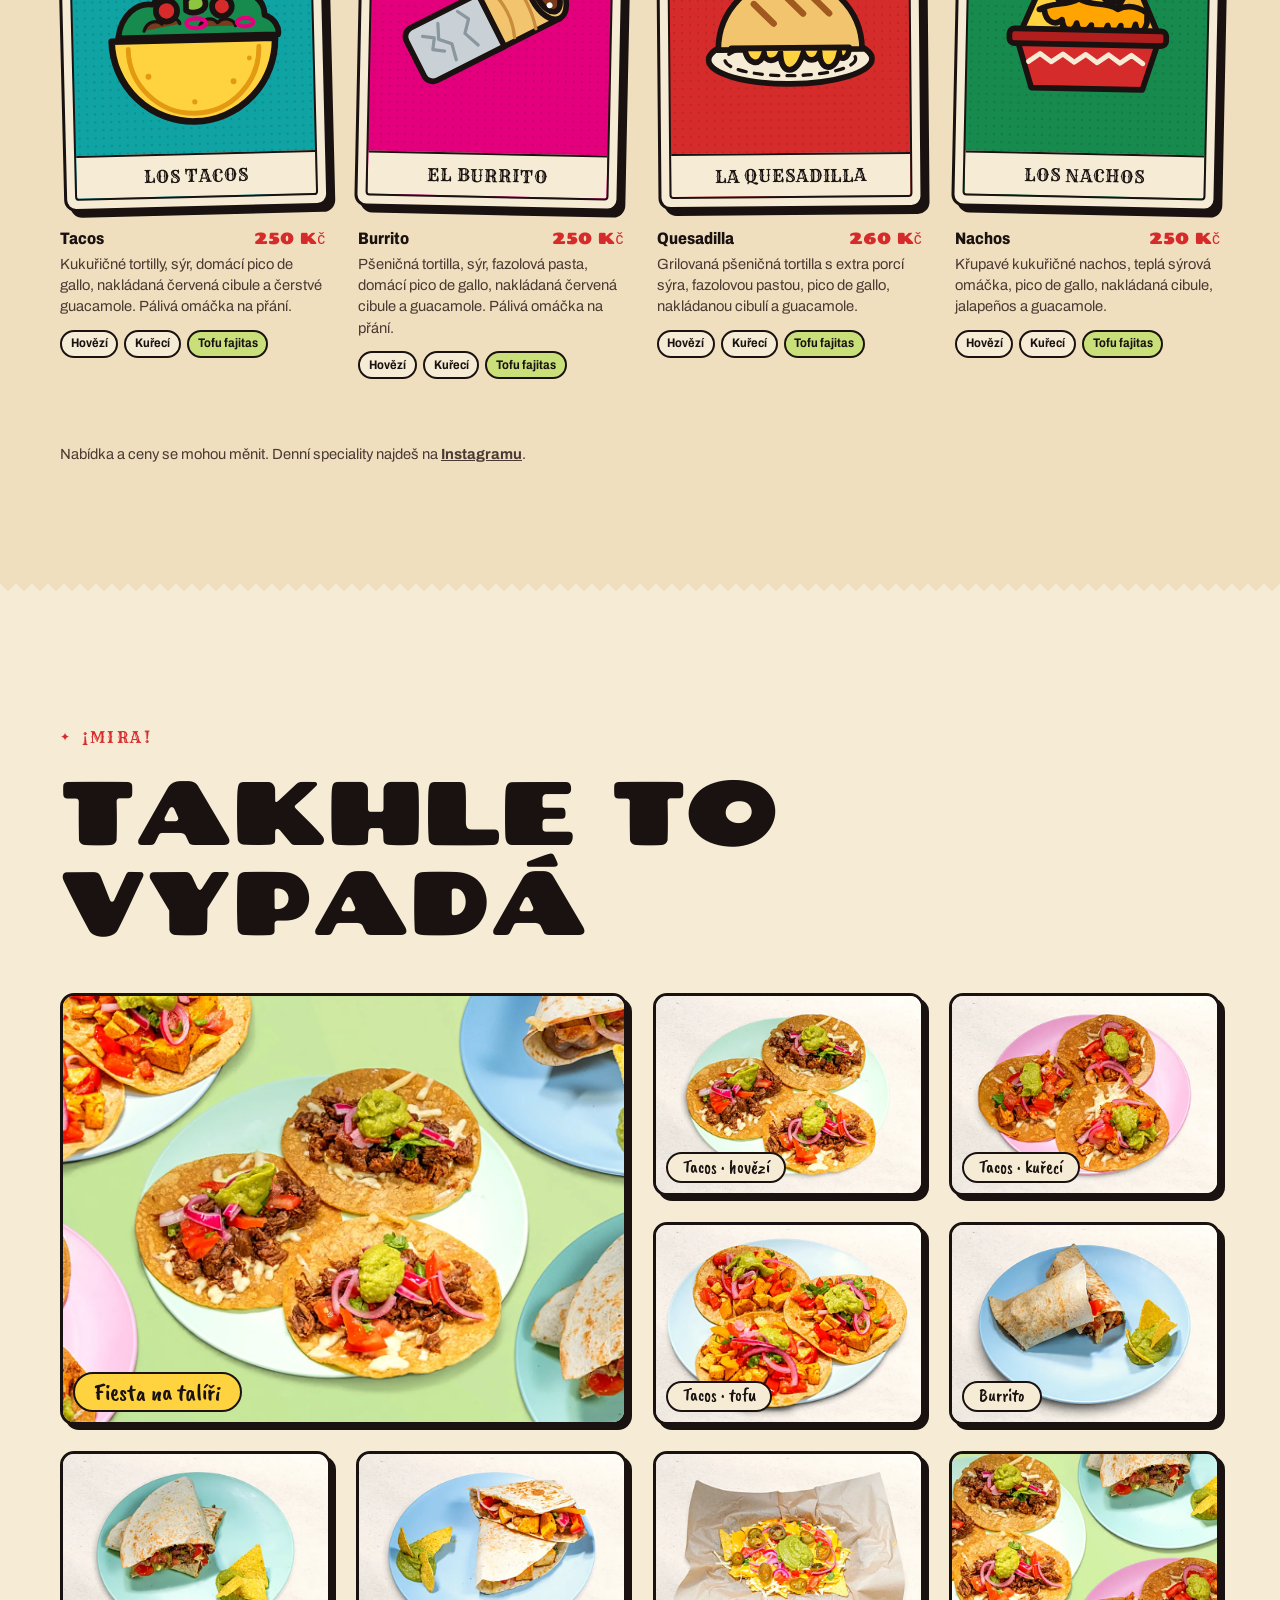
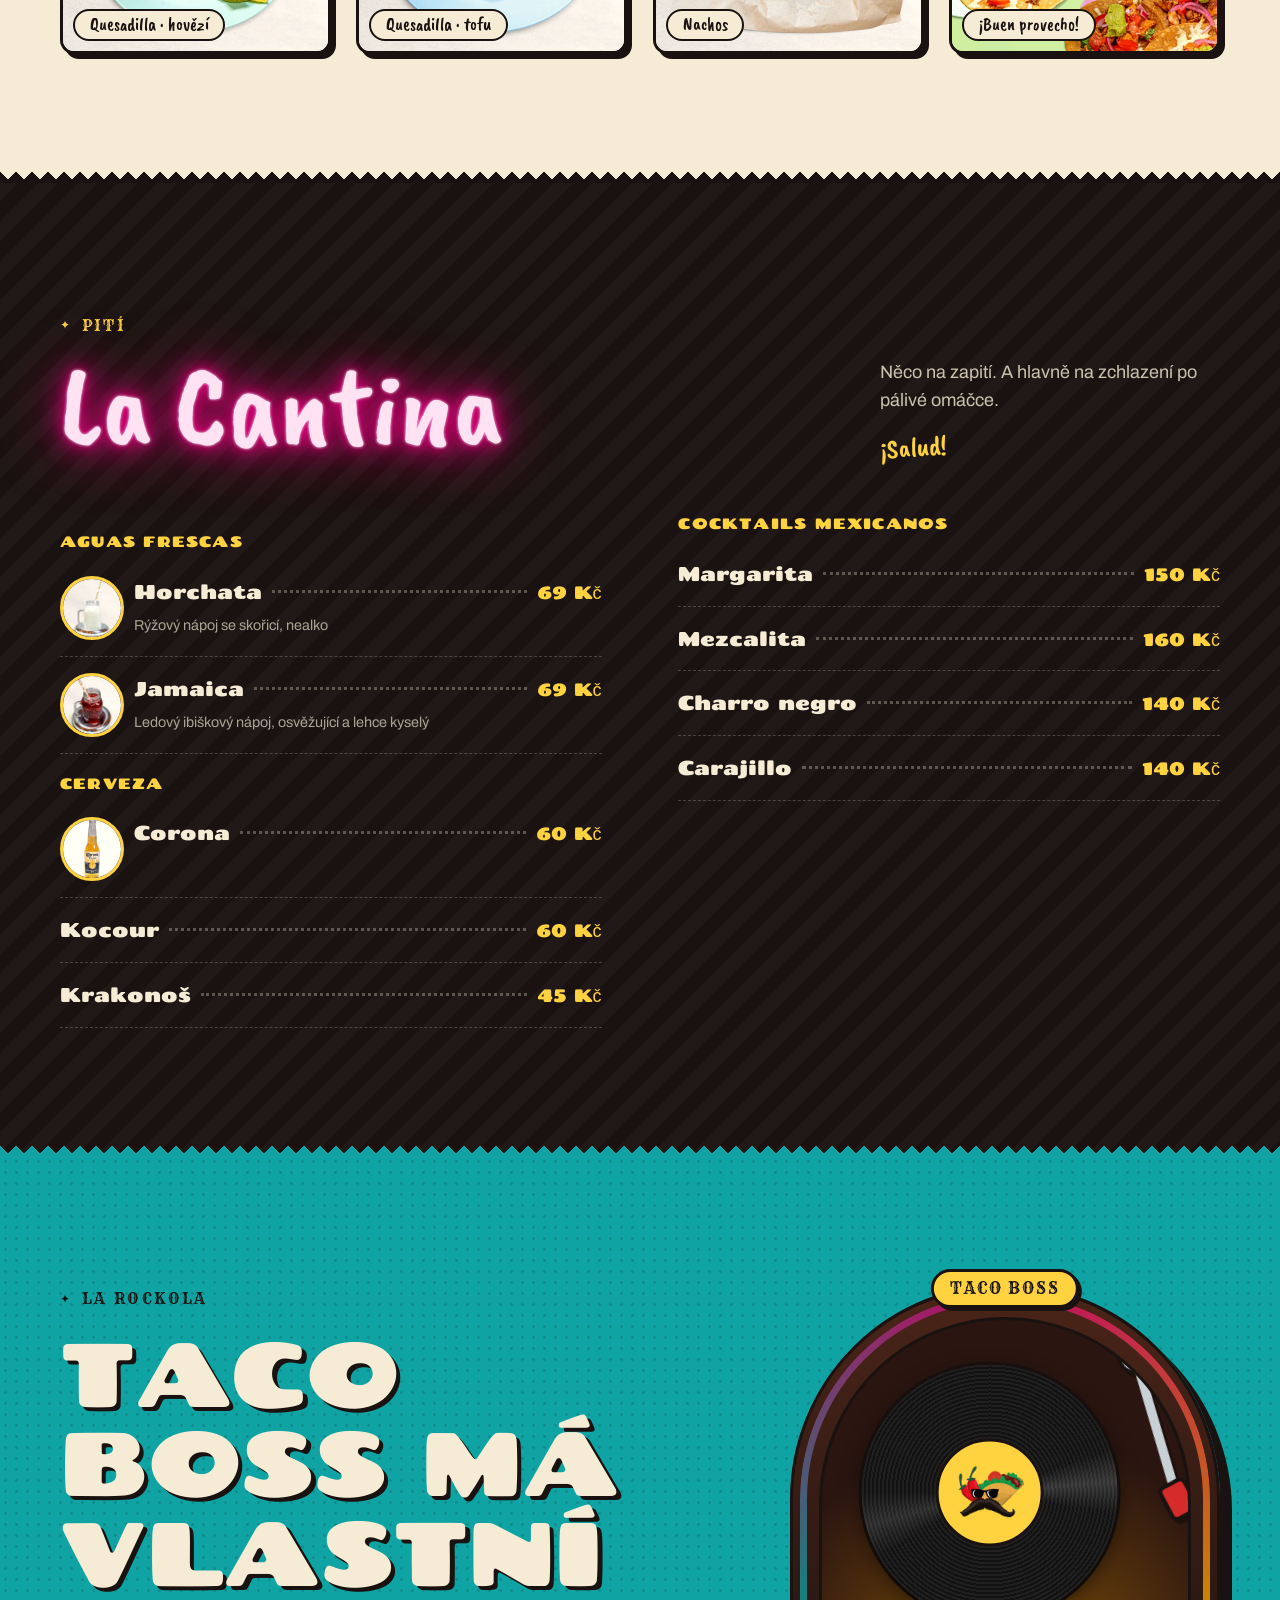
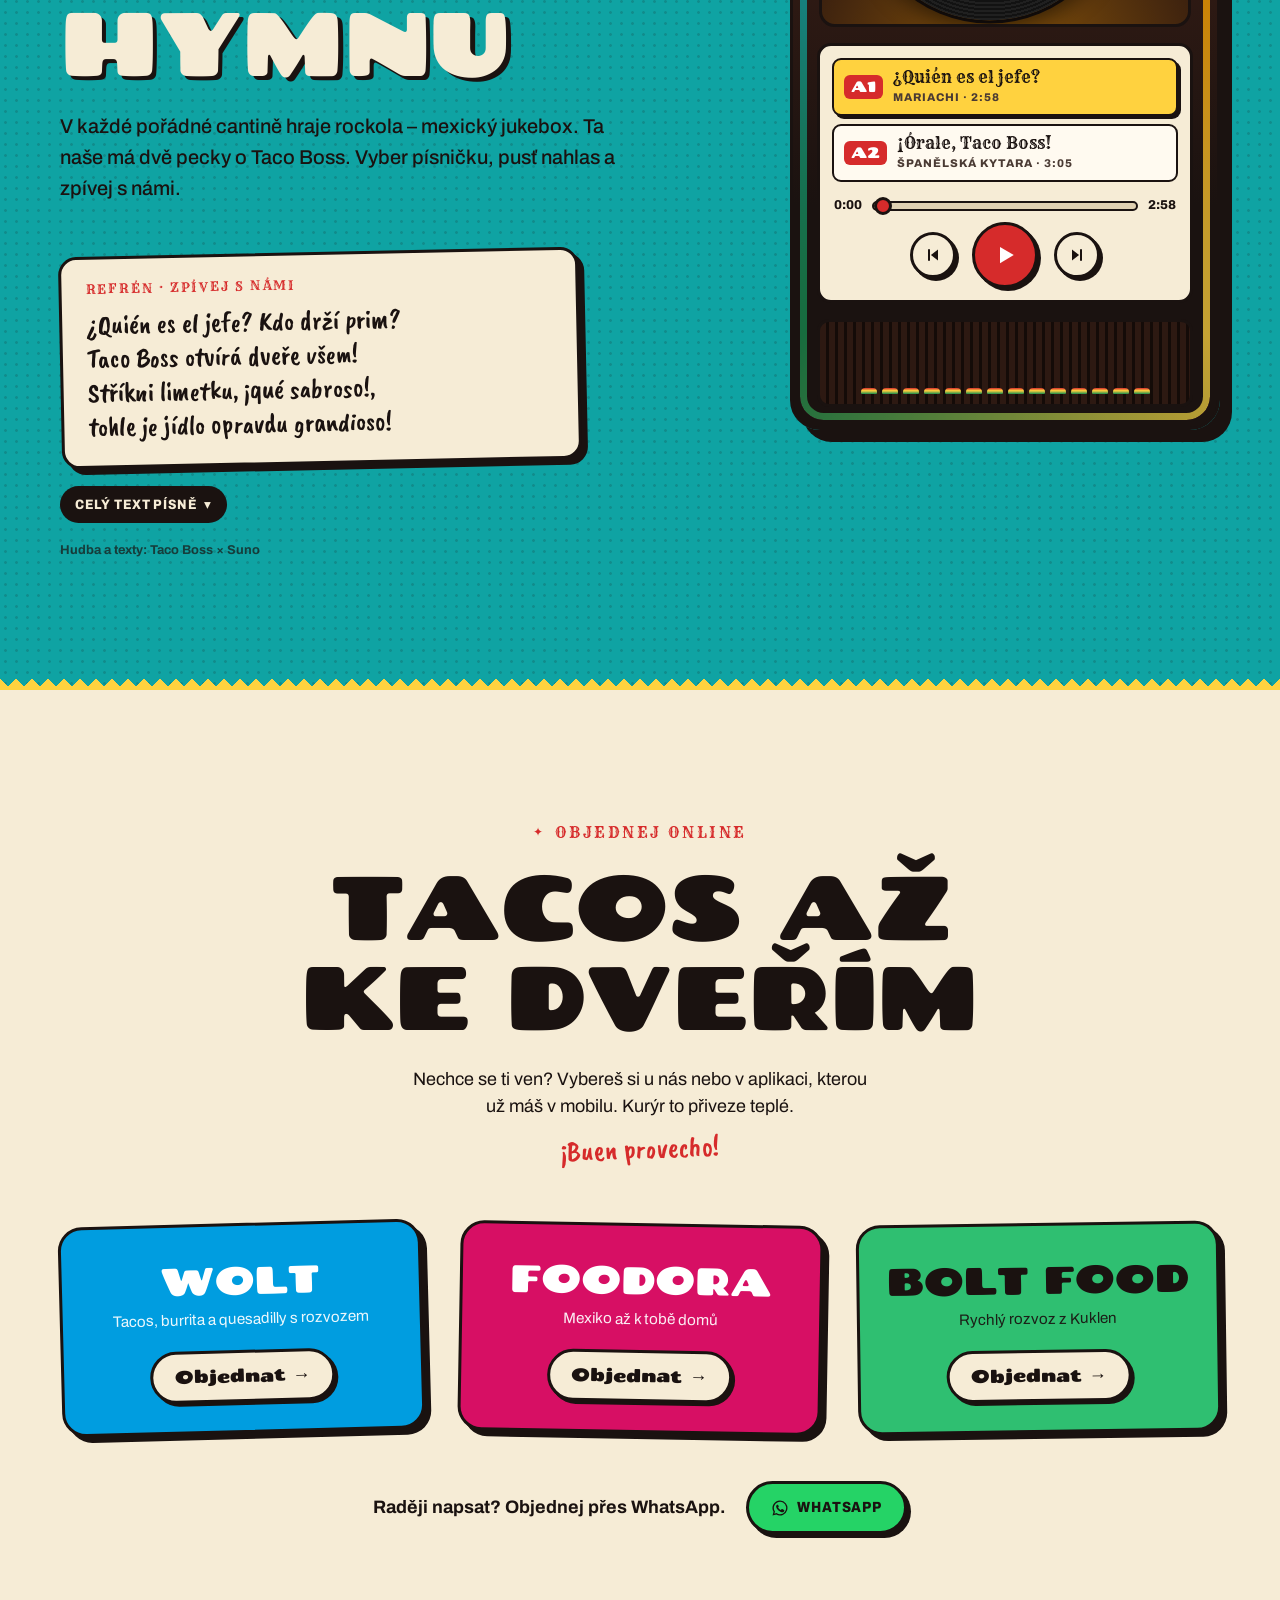
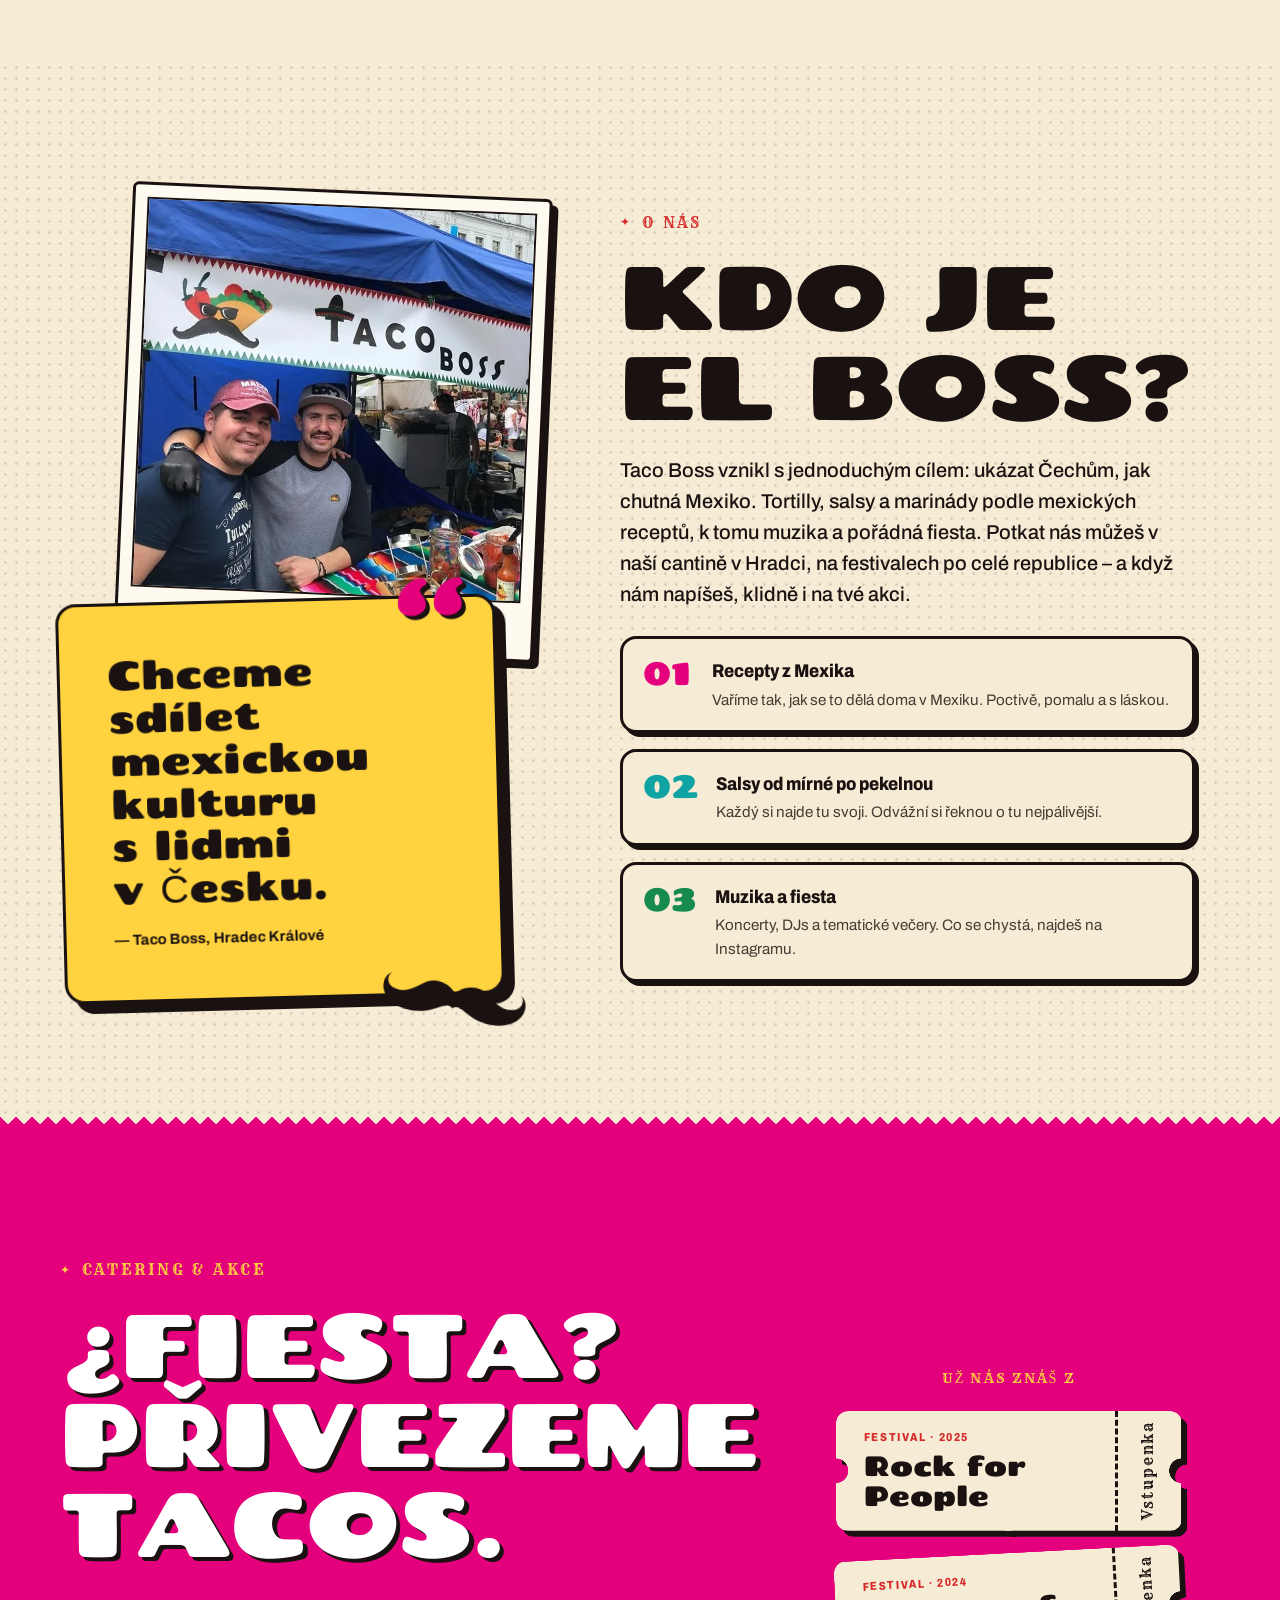
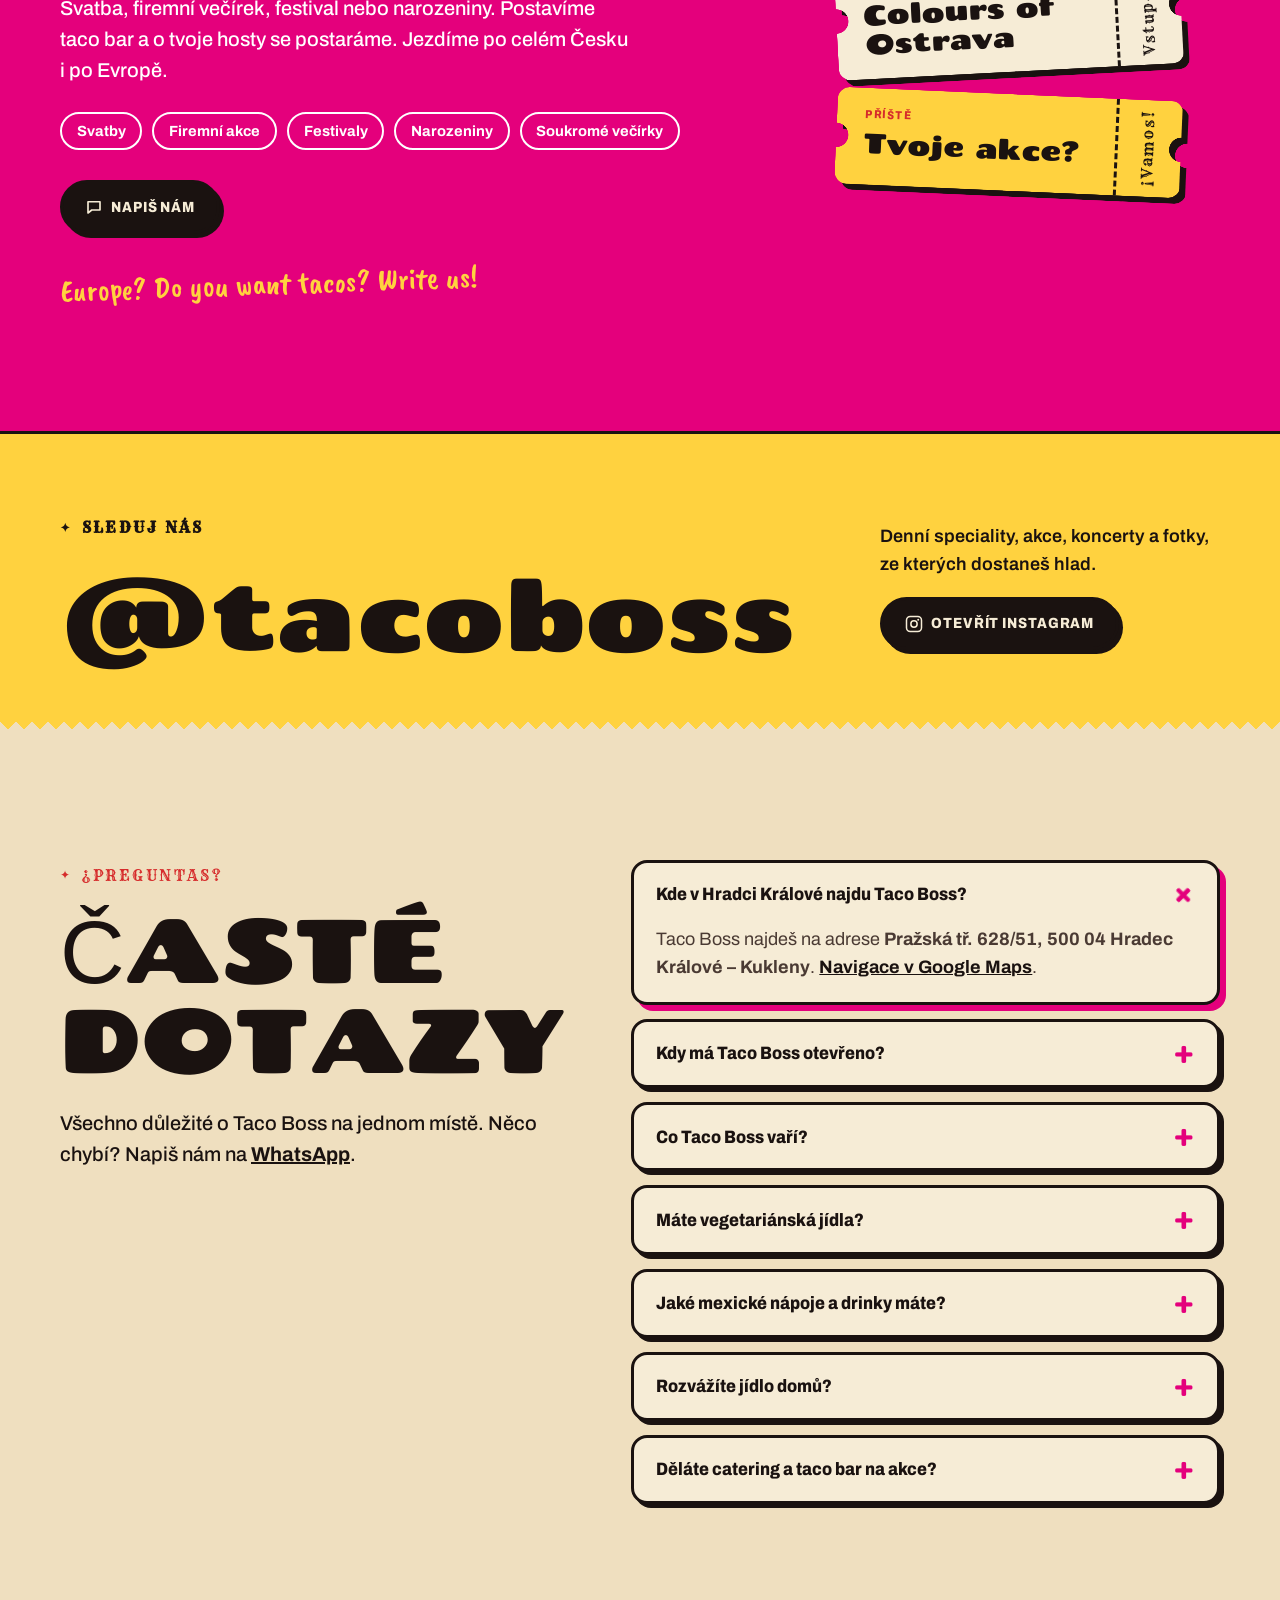
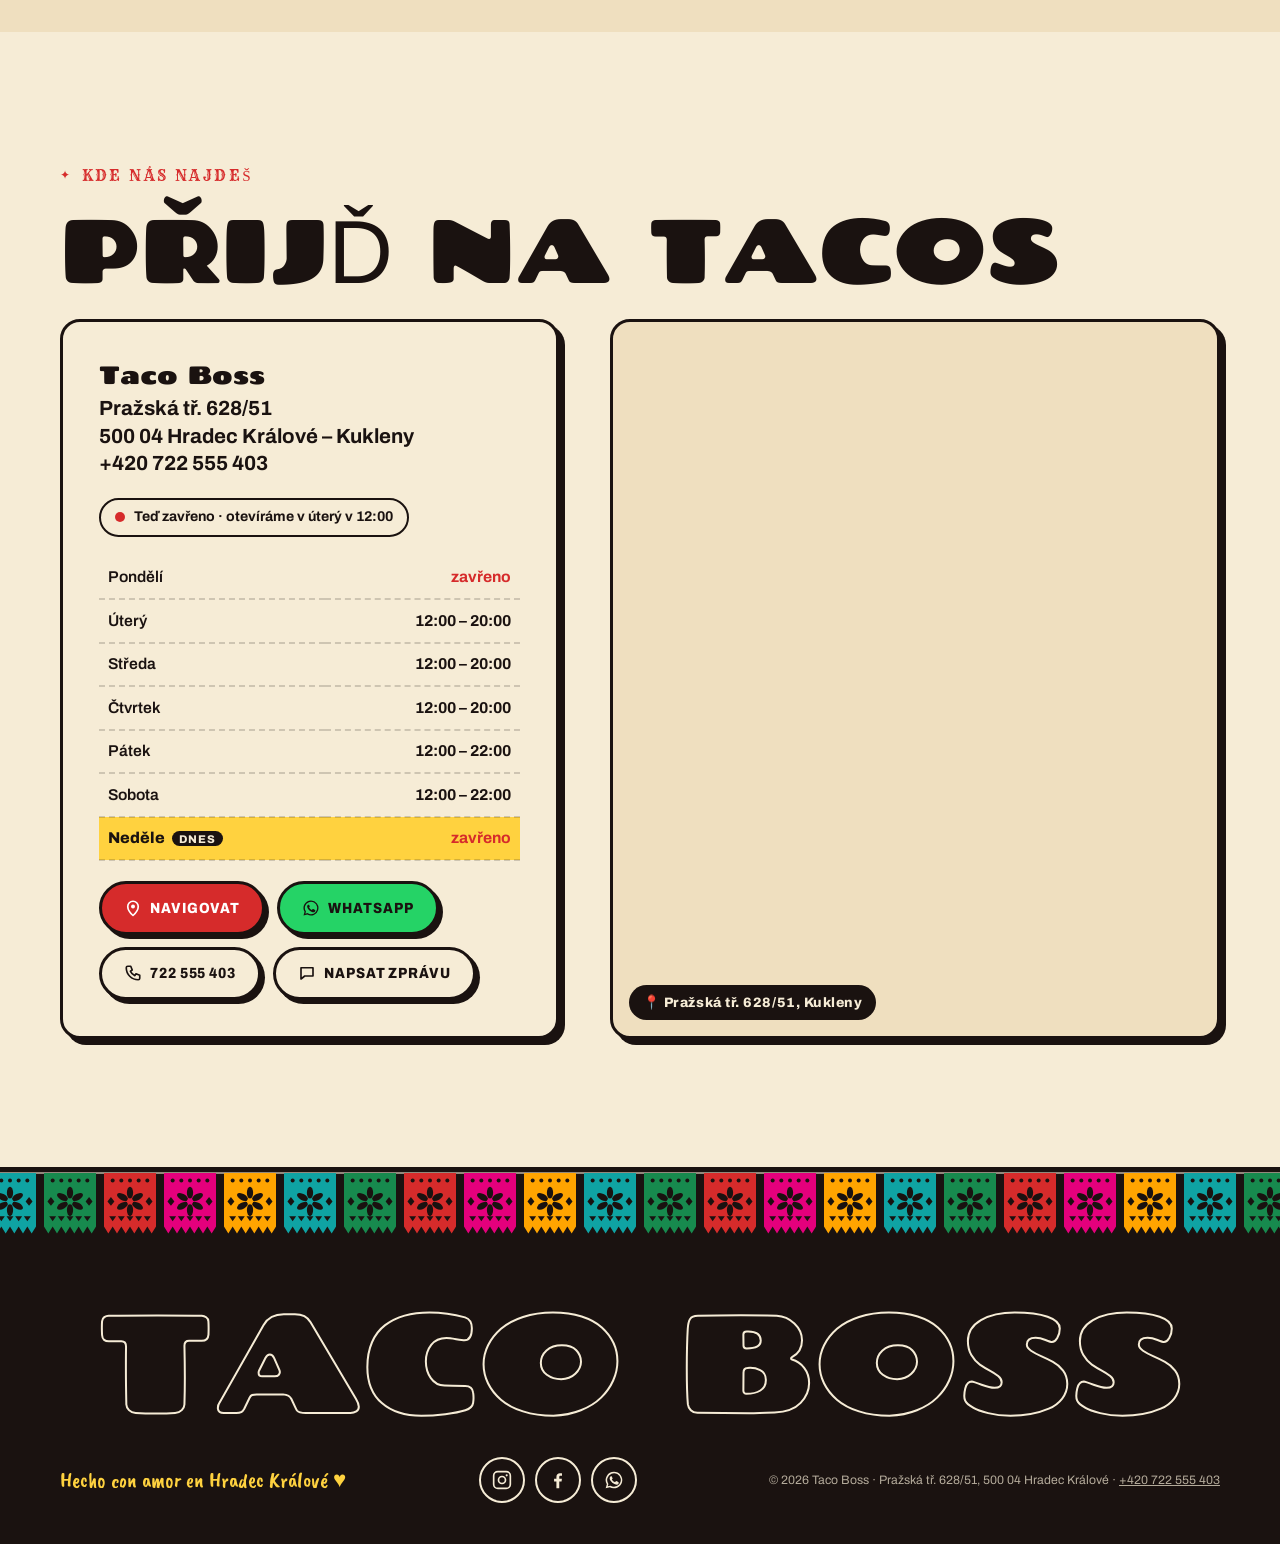
==== commit 8dbf42c6: "Add La Rockola jukebox with two Taco Boss songs Jukebox section with spinning record, tonearm, neon " ====
--- a/index.html
+++ b/index.html
@@ -472,6 +472,7 @@
 .nav-links .pill:hover{background:var(--rosa);transform:rotate(-3deg)}
 .nav-links .pill svg{width:16px;height:16px}
 @media (max-width:860px){.nav-links li:not(.keep){display:none}}
+@media (max-width:380px){.nav-links .pill{font-size:0;gap:0;padding:.65em}.nav-links .pill svg{width:18px;height:18px}}
 
 /* ───────── Buttons ───────── */
 .btn{
@@ -785,6 +786,145 @@
   font-family:var(--serif);font-size:1.5rem;
 }
 .ticket .stub span{writing-mode:vertical-rl;rotate:180deg;letter-spacing:.12em;font-size:.95rem}
+
+/* ───────── La Rockola (jukebox) ───────── */
+@property --neon{syntax:"<angle>";inherits:false;initial-value:0deg}
+.rockola{
+  --zig:var(--agave);background-color:var(--agave);
+  background-image:radial-gradient(rgba(26,18,16,.16) 1px,transparent 1.7px);background-size:11px 11px;
+}
+.rockola .kicker{color:var(--ink)}
+.rockola .h2{color:var(--paper);text-shadow:.05em .05em 0 var(--ink)}
+.rockola-grid{
+  display:grid;grid-template-columns:1fr minmax(300px,430px);grid-template-areas:"head jb" "extra jb";
+  gap:clamp(24px,4vw,48px) clamp(32px,6vw,88px);align-items:start;
+}
+.rockola-head{grid-area:head;align-self:end}
+.jukebox{grid-area:jb}
+.rockola-extra{grid-area:extra}
+@media (max-width:900px){
+  .rockola-grid{grid-template-columns:1fr;grid-template-areas:"head" "jb" "extra"}
+}
+.jukebox{
+  position:relative;width:min(430px,100%);justify-self:center;
+  background:linear-gradient(#4a2418,#1a1210 70%);border:3px solid var(--ink);
+  border-radius:215px 215px 30px 30px;padding:22px 18px 20px;box-shadow:12px 12px 0 var(--ink);
+}
+.jukebox::before{
+  content:"";position:absolute;inset:7px;border-radius:208px 208px 24px 24px;pointer-events:none;
+  border:7px solid transparent;
+  background:conic-gradient(from var(--neon),var(--rosa),var(--marigold),var(--corn),var(--cilantro),var(--agave),var(--rosa)) border-box;
+  -webkit-mask:linear-gradient(#000 0 0) padding-box,linear-gradient(#000 0 0);-webkit-mask-composite:xor;
+          mask:linear-gradient(#000 0 0) padding-box,linear-gradient(#000 0 0);mask-composite:exclude;
+  filter:drop-shadow(0 0 6px rgba(228,0,124,.6));opacity:.75;transition:opacity .4s,filter .4s;
+}
+.jukebox.playing::before{opacity:1;filter:drop-shadow(0 0 10px rgba(228,0,124,.9)) drop-shadow(0 0 22px rgba(255,164,0,.5));animation:neon 4s linear infinite}
+@keyframes neon{to{--neon:360deg}}
+.jb-badge{
+  position:absolute;left:50%;top:-18px;translate:-50% 0;z-index:2;white-space:nowrap;
+  font-family:var(--serif);font-size:1rem;letter-spacing:.12em;text-transform:uppercase;
+  background:var(--corn);border:3px solid var(--ink);border-radius:999px;padding:.25em 1em;box-shadow:3px 3px 0 var(--ink);
+}
+.jb-window{
+  position:relative;z-index:1;margin:8px 8px 0;aspect-ratio:1.2;overflow:hidden;
+  border:3px solid var(--ink);border-radius:190px 190px 16px 16px;display:grid;place-items:center;
+  background:radial-gradient(circle at 50% 115%,rgba(255,164,0,.45),transparent 62%),#2a1510;
+}
+.jb-record{
+  width:70%;aspect-ratio:1;border-radius:50%;display:grid;place-items:center;translate:-6% 8%;
+  background:
+    conic-gradient(from 30deg,transparent 0 40deg,rgba(255,255,255,.14) 55deg,transparent 70deg 210deg,rgba(255,255,255,.1) 225deg,transparent 240deg),
+    repeating-radial-gradient(circle,#121212 0 2px,#202020 2px 4px);
+  box-shadow:0 8px 22px rgba(0,0,0,.55),0 0 0 3px var(--ink);
+  animation:spin 1.9s linear infinite;animation-play-state:paused;
+}
+.jb-record img{width:42%;height:auto;aspect-ratio:1;object-fit:contain;border-radius:50%;background:var(--corn);padding:6%;border:3px solid var(--ink)}
+.jukebox.playing .jb-record{animation-play-state:running}
+.jb-arm{position:absolute;right:7%;top:5%;height:66%;width:auto;transform-origin:67% 11%;rotate:-22deg;transition:rotate .9s cubic-bezier(.3,1.3,.5,1);filter:drop-shadow(2px 4px 0 rgba(0,0,0,.35))}
+.jukebox.playing .jb-arm{rotate:13deg}
+.jb-panel{position:relative;z-index:1;margin:16px 6px 0;padding:12px;background:var(--paper);border:3px solid var(--ink);border-radius:14px}
+.jb-tracks{list-style:none;margin:0;padding:0;display:grid;gap:8px}
+.jb-track{
+  width:100%;display:grid;grid-template-columns:auto 1fr;column-gap:10px;row-gap:2px;align-items:center;text-align:left;
+  font:inherit;color:var(--ink);cursor:pointer;background:#fffaf0;border:2px solid var(--ink);border-radius:9px;padding:8px 10px;
+  transition:background .2s,box-shadow .2s,transform .15s;
+}
+.jb-track:hover{transform:translateX(3px)}
+.jb-track[aria-pressed="true"]{background:var(--corn);box-shadow:3px 3px 0 var(--ink)}
+.jb-track .code{grid-row:span 2;font-family:var(--display);font-size:.95rem;background:var(--chili);color:#fff;border-radius:6px;padding:.3em .45em;line-height:1}
+.jb-track .t{font-family:var(--serif);font-size:1.02rem;line-height:1.15}
+.jb-track .m{font-size:.7rem;font-weight:800;letter-spacing:.09em;text-transform:uppercase;color:var(--ink-soft)}
+.jb-progress{display:grid;grid-template-columns:auto 1fr auto;align-items:center;gap:10px;margin:14px 2px 6px;font-size:.8rem;font-weight:800;font-variant-numeric:tabular-nums}
+#jb-seek{
+  --p:0%;-webkit-appearance:none;appearance:none;width:100%;height:10px;margin:0;cursor:pointer;
+  background:linear-gradient(90deg,var(--rosa) var(--p),#dfd0b1 var(--p));border:2px solid var(--ink);border-radius:999px;
+}
+#jb-seek::-webkit-slider-thumb{-webkit-appearance:none;width:18px;height:18px;border-radius:50%;background:var(--chili);border:3px solid var(--ink)}
+#jb-seek::-moz-range-thumb{width:14px;height:14px;border-radius:50%;background:var(--chili);border:3px solid var(--ink)}
+.jb-controls{display:flex;justify-content:center;align-items:center;gap:16px;margin-top:6px}
+.jb-btn{
+  width:46px;height:46px;border-radius:50%;display:grid;place-items:center;cursor:pointer;color:var(--ink);
+  background:var(--paper);border:3px solid var(--ink);box-shadow:3px 3px 0 var(--ink);transition:transform .15s,box-shadow .15s;
+}
+.jb-btn:hover{transform:translate(-1px,-1px);box-shadow:4px 4px 0 var(--ink)}
+.jb-btn:active{transform:translate(2px,2px);box-shadow:1px 1px 0 var(--ink)}
+.jb-btn svg{width:20px;height:20px;fill:currentColor}
+.jb-play{width:66px;height:66px;background:var(--chili);color:#fff}
+.jb-play svg{width:30px;height:30px}
+.i-pause{display:none}
+.jb-playing .i-play{display:none}
+.jb-playing .i-pause{display:block}
+.jb-grille{
+  position:relative;z-index:1;margin:16px 6px 0;height:88px;padding:10px 14px;overflow:hidden;
+  border:3px solid var(--ink);border-radius:12px;
+  background:repeating-linear-gradient(90deg,#2d1912 0 6px,#140b08 6px 9px);
+}
+.jb-eq{display:flex;align-items:flex-end;justify-content:center;gap:5px;height:100%}
+.jb-eq span{flex:1;max-width:16px;height:10%;border-radius:4px 4px 1px 1px;background:linear-gradient(to top,var(--cilantro),var(--corn) 55%,var(--chili));transition:height .09s linear}
+.jukebox.playing.no-analyser .jb-eq span{animation:eq .8s ease-in-out infinite alternate;animation-delay:calc(var(--i) * -.17s)}
+@keyframes eq{from{height:14%}to{height:88%}}
+.chorus{
+  margin:0;max-width:520px;background:var(--paper);border:3px solid var(--ink);border-radius:18px;
+  padding:20px 24px 22px;box-shadow:6px 6px 0 var(--ink);rotate:-1.2deg;
+}
+.chorus figcaption{font-family:var(--serif);font-size:.8rem;letter-spacing:.14em;text-transform:uppercase;color:var(--chili)}
+.chorus-text{margin:8px 0 0;font-family:var(--hand);font-size:clamp(1.35rem,2.2vw,1.7rem);line-height:1.25}
+.lyrics{margin-top:22px;max-width:520px}
+.lyrics summary{
+  display:inline-flex;align-items:center;gap:.5em;cursor:pointer;list-style:none;font-weight:800;font-stretch:88%;
+  text-transform:uppercase;letter-spacing:.07em;font-size:.85rem;background:var(--ink);color:var(--paper);
+  border-radius:999px;padding:.6em 1.1em;
+}
+.lyrics summary::-webkit-details-marker{display:none}
+.lyrics summary::after{content:"▾";transition:rotate .2s}
+.lyrics[open] summary::after{rotate:180deg}
+.lyrics-body{margin-top:12px;max-height:380px;overflow:auto;background:rgba(246,236,214,.95);border:3px solid var(--ink);border-radius:14px;padding:16px 20px;font-size:.95rem;line-height:1.5}
+.lyr-title{font-family:var(--display);font-size:1.2rem;margin:0 0 4px}
+.lyrics-body h4{margin:14px 0 2px;font-family:var(--serif);font-weight:400;font-size:.75rem;letter-spacing:.14em;text-transform:uppercase;color:var(--chili)}
+.lyrics-body p{margin:0}
+.jb-credit{margin-top:18px;font-size:.8rem;font-weight:700;color:rgba(26,18,16,.7)}
+
+/* mini player */
+.jb-mini{
+  position:fixed;left:12px;bottom:calc(12px + env(safe-area-inset-bottom));z-index:61;
+  display:flex;align-items:center;gap:10px;max-width:min(340px,calc(100vw - 24px));
+  background:var(--ink);color:var(--paper);border-radius:999px;padding:6px 6px 6px 6px;
+  box-shadow:0 10px 30px rgba(0,0,0,.3);transform:translateY(160%);visibility:hidden;
+  transition:transform .4s cubic-bezier(.2,1.3,.4,1),visibility 0s .4s;
+}
+.jb-mini.show{transform:none;visibility:visible;transition:transform .4s cubic-bezier(.2,1.3,.4,1),visibility 0s}
+@media (max-width:720px){.jb-mini{bottom:calc(84px + env(safe-area-inset-bottom))}}
+.mini-rec{
+  flex:none;width:40px;height:40px;border-radius:50%;
+  background:center/52% no-repeat url(img/icon.png),repeating-radial-gradient(circle,#111 0 2px,#2a2a2a 2px 4px);
+  border:2px solid var(--corn);animation:spin 1.9s linear infinite;animation-play-state:paused;
+}
+.jb-playing .mini-rec{animation-play-state:running}
+.mini-t{display:grid;min-width:0;line-height:1.15;padding-right:4px}
+.mini-t small{font-size:.65rem;text-transform:uppercase;letter-spacing:.12em;color:var(--corn);font-weight:800}
+.mini-t span{font-weight:800;font-size:.88rem;white-space:nowrap;overflow:hidden;text-overflow:ellipsis}
+.mini-btn{flex:none;width:40px;height:40px;border-radius:50%;border:0;background:var(--rosa);color:#fff;display:grid;place-items:center;cursor:pointer}
+.mini-btn svg{width:20px;height:20px;fill:currentColor}
 
 /* ───────── Objednat online ───────── */
 .order{background:var(--paper);--zig:var(--corn)}
@@ -975,6 +1115,7 @@
       <ul class="nav-links">
         <li><a href="#menu">Menu</a></li>
         <li><a href="#cantina">Cantina</a></li>
+        <li><a href="#rockola">Rockola</a></li>
         <li><a href="#objednat">Objednat</a></li>
         <li><a href="#o-nas">O nás</a></li>
         <li><a href="#catering">Catering</a></li>
@@ -1207,6 +1348,86 @@
   </div>
 </section>
 
+<!-- ═════════ LA ROCKOLA (jukebox) ═════════ -->
+<section class="section rockola zig" id="rockola" aria-labelledby="rockola-title">
+  <div class="wrap rockola-grid">
+    <div class="rockola-head">
+      <p class="kicker" data-reveal>La Rockola</p>
+      <h2 class="h2" id="rockola-title" data-reveal>Taco Boss má vlastní hymnu</h2>
+      <p class="lead" data-reveal style="--d:1">V každé pořádné cantině hraje rockola – mexický jukebox. Ta naše má dvě pecky o Taco Boss. Vyber písničku, pusť nahlas a zpívej s námi.</p>
+    </div>
+
+    <div class="jukebox" id="jukebox" data-reveal style="--d:1">
+      <span class="jb-badge">Taco Boss</span>
+      <div class="jb-window">
+        <div class="jb-record"><img src="img/icon.png" alt="" width="180" height="180" loading="lazy"></div>
+        <svg class="jb-arm" viewBox="0 0 60 150" aria-hidden="true">
+          <circle cx="40" cy="16" r="12" fill="#c9d1d6" stroke="#1a1210" stroke-width="3"/>
+          <path d="M40 16 30 118" stroke="#c9d1d6" stroke-width="7" stroke-linecap="round"/>
+          <rect x="20" y="114" width="20" height="26" rx="4" fill="#d62b2b" stroke="#1a1210" stroke-width="3" transform="rotate(-6 30 127)"/>
+        </svg>
+      </div>
+      <div class="jb-panel">
+        <ol class="jb-tracks" aria-label="Písničky">
+          <li><button type="button" class="jb-track" data-i="0" aria-pressed="true">
+            <span class="code">A1</span><span class="t">¿Quién es el jefe?</span><span class="m">mariachi · 2:58</span>
+          </button></li>
+          <li><button type="button" class="jb-track" data-i="1" aria-pressed="false">
+            <span class="code">A2</span><span class="t">¡Órale, Taco Boss!</span><span class="m">španělská kytara · 3:05</span>
+          </button></li>
+        </ol>
+        <div class="jb-progress">
+          <span id="jb-cur">0:00</span>
+          <input type="range" id="jb-seek" min="0" max="1000" value="0" step="1" aria-label="Posun v písničce">
+          <span id="jb-dur">2:58</span>
+        </div>
+        <div class="jb-controls">
+          <button type="button" class="jb-btn" id="jb-prev" aria-label="Předchozí písnička"><svg viewBox="0 0 24 24" aria-hidden="true"><path d="M6 5h2.4v14H6zM9.5 12 18 5.5v13z"/></svg></button>
+          <button type="button" class="jb-btn jb-play" id="jb-play" aria-label="Přehrát"><svg class="i-play" viewBox="0 0 24 24" aria-hidden="true"><path d="M8 5.5v13l11-6.5z"/></svg><svg class="i-pause" viewBox="0 0 24 24" aria-hidden="true"><path d="M6.5 5h4v14h-4zM13.5 5h4v14h-4z"/></svg></button>
+          <button type="button" class="jb-btn" id="jb-next" aria-label="Další písnička"><svg viewBox="0 0 24 24" aria-hidden="true"><path d="M15.6 5H18v14h-2.4zM6 5.5l8.5 6.5L6 18.5z"/></svg></button>
+        </div>
+      </div>
+      <div class="jb-grille" aria-hidden="true"><div class="jb-eq" id="jb-eq"><span style="--i:0"></span><span style="--i:1"></span><span style="--i:2"></span><span style="--i:3"></span><span style="--i:4"></span><span style="--i:5"></span><span style="--i:6"></span><span style="--i:7"></span><span style="--i:8"></span><span style="--i:9"></span><span style="--i:10"></span><span style="--i:11"></span><span style="--i:12"></span><span style="--i:13"></span></div></div>
+      <audio id="jb-audio" preload="none" src="audio/quien-es-el-jefe.mp3"></audio>
+    </div>
+
+    <div class="rockola-extra">
+      <figure class="chorus" data-reveal style="--d:2">
+        <figcaption>Refrén · zpívej s námi</figcaption>
+        <blockquote class="chorus-text" data-song="jefe">¿Quién es el jefe? Kdo drží prim?<br>Taco Boss otvírá dveře všem!<br>Stříkni limetku, ¡qué sabroso!,<br>tohle je jídlo opravdu grandioso!</blockquote>
+        <blockquote class="chorus-text" data-song="orale" hidden>¡Órale, Taco Boss!<br>Tacos, oheň, corazón.<br>¡Órale, Taco Boss!<br>V Hradci vládne el sabor.</blockquote>
+      </figure>
+      <details class="lyrics" data-reveal style="--d:3">
+        <summary>Celý text písně</summary>
+        <div class="lyrics-body">
+          <div class="lyr" data-song="jefe">
+            <p class="lyr-title">¿Quién es el jefe?</p>
+            <h4>Intro</h4><p>¡Arriba, arriba! ¡Ándale!<br>Město spalo, břicho kručelo… ale teď?<br>¡Llegó el patrón!</p>
+            <h4>Sloka 1</h4><p>Zapomeň na suché housky a nudný oběd,<br>přichází mexická vlna, co změní tvůj svět!<br>Habanero svítí, čerstvý koriandr voní,<br>zvony na hladné žaludky právě zvoní.<br>Pikantní salsa a skvělá nálada,<br>Taco Boss otvírá, to bude paráda!</p>
+            <h4>Refrén</h4><p>¿Quién es el jefe? Kdo drží prim?<br>Taco Boss otvírá dveře všem!<br>Stříkni limetku, ¡qué sabroso!,<br>tohle je jídlo opravdu grandioso!<br>Taco Boss – šéf tvojí chuti,<br>každé jedno sousto tě k tanci donutí!</p>
+            <h4>Sloka 2</h4><p>Tortilla teplá jak mexické slunce,<br>šťavnaté maso a guacamole v misce.<br>Chceš to suave, nebo pořádně picante?<br>Stav se k nám na jídlo, mi amigo, pasa adelante!<br>Od nachos po burrito, čerstvé ingredience máme,<br>dneska se nešetří, dneska to rozjíždíme!</p>
+            <h4>Bridge</h4><p>Jedna kapka salsy, ¡ay, caramba!,<br>v břiše ti okamžitě začne tancovat salsa.<br>Křikni ¡Salud!, zvedni svou sklenici,<br>Taco Boss je nová hvězda v ulici!</p>
+            <h4>Refrén</h4><p>¿Quién es el jefe? Kdo drží prim? …</p>
+            <h4>Outro</h4><p>Dveře jsou dokořán, stoly se prohýbají,<br>v Taco Bossu se všichni skvěle mají.<br>¡Bienvenidos, amigos! Každý je tu hostem,<br>dneska to oslavíme s pořádným gustem!<br>¡Viva Taco Boss! ¡Olé!</p>
+          </div>
+          <div class="lyr" data-song="orale" hidden>
+            <p class="lyr-title">¡Órale, Taco Boss!</p>
+            <h4>Intro</h4><p>¡Órale!</p>
+            <h4>Sloka 1</h4><p>Na Pražské třídě v Hradci<br>zní kytara každý den,<br>voní maso, tortilla,<br>kdo jde kolem, je ztracen.<br>Knír a brýle, úsměv k tomu,<br>„¡Hola, amigo, pojď dál!“<br>To je Alejandro, el patrón,<br>co nám kus Mexika dal.</p>
+            <h4>Refrén</h4><p>¡Órale, Taco Boss!<br>Tacos, oheň, corazón.<br>¡Órale, Taco Boss!<br>V Hradci vládne el sabor.<br>Guacamole, pico de gallo,<br>salsa pálí jako hrom,<br>¡Órale, Taco Boss!<br>Alejandro, ty jsi El Boss!</p>
+            <h4>Sloka 2</h4><p>Burrito, quesadilla,<br>nachos, co sýrem tečou,<br>vyber kartu z loteríe,<br>tady všichni vyhrajou.<br>Jedna salsa – suavecita,<br>druhá z pekla přiletí,<br>horchata a michelada<br>tě zas rychle ochladí.</p>
+            <h4>Sólo</h4><p>(trumpety, tleskání, ¡ajúa!)</p>
+            <h4>Sloka 3</h4><p>Z festivalu na festival<br>jede jeho taco bar,<br>z Ostravy až do Evropy<br>vozí fiestu, žádný žal.<br>Svatby, firmy, narozky,<br>kde je hlad, tam dorazí,<br>hecho con amor en Hradec,<br>láska se tu neředí.</p>
+            <h4>Refrén</h4><p>¡Órale, Taco Boss! …</p>
+            <h4>Outro</h4><p>¡Salud! Na zdraví!<br>Tacoboss tečka cé zet,<br>tam na tebe čeká El Boss!<br>¡Órale!</p>
+          </div>
+        </div>
+      </details>
+      <p class="jb-credit">Hudba a texty: Taco Boss × Suno</p>
+    </div>
+  </div>
+</section>
+
 <!-- ═════════ OBJEDNAT ONLINE ═════════ -->
 <section class="section order zig" id="objednat">
   <div class="wrap">
@@ -1359,6 +1580,12 @@
     </div>
   </div>
 </footer>
+
+<div class="jb-mini" id="jb-mini" aria-hidden="true">
+  <a class="mini-rec" href="#rockola" aria-label="Zpět k rockole"></a>
+  <span class="mini-t"><small>Hraje</small><span id="jb-mini-t">¿Quién es el jefe?</span></span>
+  <button type="button" class="mini-btn" id="jb-mini-play" aria-label="Pozastavit"><svg class="i-play" viewBox="0 0 24 24" aria-hidden="true"><path d="M8 5.5v13l11-6.5z"/></svg><svg class="i-pause" viewBox="0 0 24 24" aria-hidden="true"><path d="M6.5 5h4v14h-4zM13.5 5h4v14h-4z"/></svg></button>
+</div>
 
 <nav class="mbar" aria-label="Rychlé odkazy">
   <a href="#menu">Menu</a>
@@ -1480,6 +1707,128 @@
   };
   tick();
 });
+/* ── La Rockola ── */
+(() => {
+  const TRACKS = [
+    { src: "audio/quien-es-el-jefe.mp3", title: "¿Quién es el jefe?", id: "jefe" },
+    { src: "audio/orale-taco-boss.mp3", title: "¡Órale, Taco Boss!", id: "orale" },
+  ];
+  const box = document.getElementById("jukebox");
+  const audio = document.getElementById("jb-audio");
+  const playBtn = document.getElementById("jb-play");
+  const seek = document.getElementById("jb-seek");
+  const curEl = document.getElementById("jb-cur");
+  const durEl = document.getElementById("jb-dur");
+  const mini = document.getElementById("jb-mini");
+  const miniT = document.getElementById("jb-mini-t");
+  const miniBtn = document.getElementById("jb-mini-play");
+  const trackBtns = [...document.querySelectorAll(".jb-track")];
+  const bars = [...document.querySelectorAll("#jb-eq span")];
+  const reduce = matchMedia("(prefers-reduced-motion: reduce)").matches;
+  let cur = 0, ctx, analyser, data, raf, boxVisible = true;
+
+  const fmt = t => isFinite(t) ? `${Math.floor(t / 60)}:${String(Math.floor(t % 60)).padStart(2, "0")}` : "0:00";
+
+  function select(i, autoplay) {
+    cur = (i + TRACKS.length) % TRACKS.length;
+    const t = TRACKS[cur];
+    audio.src = t.src;
+    trackBtns.forEach((b, j) => b.setAttribute("aria-pressed", j === cur));
+    document.querySelectorAll("[data-song]").forEach(el => { el.hidden = el.dataset.song !== t.id; });
+    durEl.textContent = trackBtns[cur].querySelector(".m").textContent.split("· ")[1];
+    curEl.textContent = "0:00";
+    seek.value = 0; seek.style.setProperty("--p", "0%");
+    miniT.textContent = t.title;
+    if ("mediaSession" in navigator) {
+      navigator.mediaSession.metadata = new MediaMetadata({
+        title: t.title, artist: "Taco Boss", album: "La Rockola",
+        artwork: [{ src: "img/icon.png", sizes: "180x180", type: "image/png" }],
+      });
+    }
+    if (autoplay) play();
+  }
+
+  function setupAnalyser() {
+    if (ctx || reduce) return;
+    try {
+      ctx = new (window.AudioContext || window.webkitAudioContext)();
+      const srcNode = ctx.createMediaElementSource(audio);
+      analyser = ctx.createAnalyser();
+      analyser.fftSize = 64;
+      analyser.smoothingTimeConstant = 0.7;
+      data = new Uint8Array(analyser.frequencyBinCount);
+      srcNode.connect(analyser);
+      analyser.connect(ctx.destination);
+    } catch (err) {
+      ctx = null;
+      box.classList.add("no-analyser");
+    }
+  }
+
+  function draw() {
+    analyser.getByteFrequencyData(data);
+    bars.forEach((b, i) => {
+      const v = data[1 + Math.floor(i * 1.4)] / 255;
+      b.style.height = `${8 + v * 90}%`;
+    });
+    raf = requestAnimationFrame(draw);
+  }
+
+  function play() {
+    setupAnalyser();
+    if (ctx && ctx.state === "suspended") ctx.resume();
+    audio.play().catch(() => {});
+  }
+  const toggle = () => (audio.paused ? play() : audio.pause());
+
+  playBtn.addEventListener("click", toggle);
+  miniBtn.addEventListener("click", toggle);
+  document.getElementById("jb-prev").addEventListener("click", () => select(cur - 1, true));
+  document.getElementById("jb-next").addEventListener("click", () => select(cur + 1, true));
+  trackBtns.forEach((b, i) => b.addEventListener("click", () => (i === cur ? toggle() : select(i, true))));
+
+  function updateMini() { mini.classList.toggle("show", !audio.paused && !boxVisible); mini.setAttribute("aria-hidden", !mini.classList.contains("show")); }
+
+  audio.addEventListener("play", () => {
+    box.classList.add("playing");
+    document.body.classList.add("jb-playing");
+    playBtn.setAttribute("aria-label", "Pozastavit");
+    if (analyser && !raf) draw();
+    updateMini();
+  });
+  audio.addEventListener("pause", () => {
+    box.classList.remove("playing");
+    document.body.classList.remove("jb-playing");
+    playBtn.setAttribute("aria-label", "Přehrát");
+    cancelAnimationFrame(raf); raf = null;
+    bars.forEach(b => { b.style.height = ""; });
+    updateMini();
+  });
+  audio.addEventListener("ended", () => select(cur + 1, true));
+  audio.addEventListener("loadedmetadata", () => { durEl.textContent = fmt(audio.duration); });
+  audio.addEventListener("timeupdate", () => {
+    if (!audio.duration) return;
+    const pct = audio.currentTime / audio.duration;
+    seek.value = Math.round(pct * 1000);
+    seek.style.setProperty("--p", `${pct * 100}%`);
+    curEl.textContent = fmt(audio.currentTime);
+  });
+  seek.addEventListener("input", () => {
+    seek.style.setProperty("--p", `${seek.value / 10}%`);
+    if (audio.duration) audio.currentTime = (seek.value / 1000) * audio.duration;
+  });
+
+  new IntersectionObserver(([en]) => { boxVisible = en.isIntersecting; updateMini(); }, { threshold: 0.15 }).observe(box);
+
+  if ("mediaSession" in navigator) {
+    navigator.mediaSession.setActionHandler("play", play);
+    navigator.mediaSession.setActionHandler("pause", () => audio.pause());
+    navigator.mediaSession.setActionHandler("previoustrack", () => select(cur - 1, true));
+    navigator.mediaSession.setActionHandler("nexttrack", () => select(cur + 1, true));
+  }
+  select(0, false);
+})();
+
 </script>
 </body>
 </html>
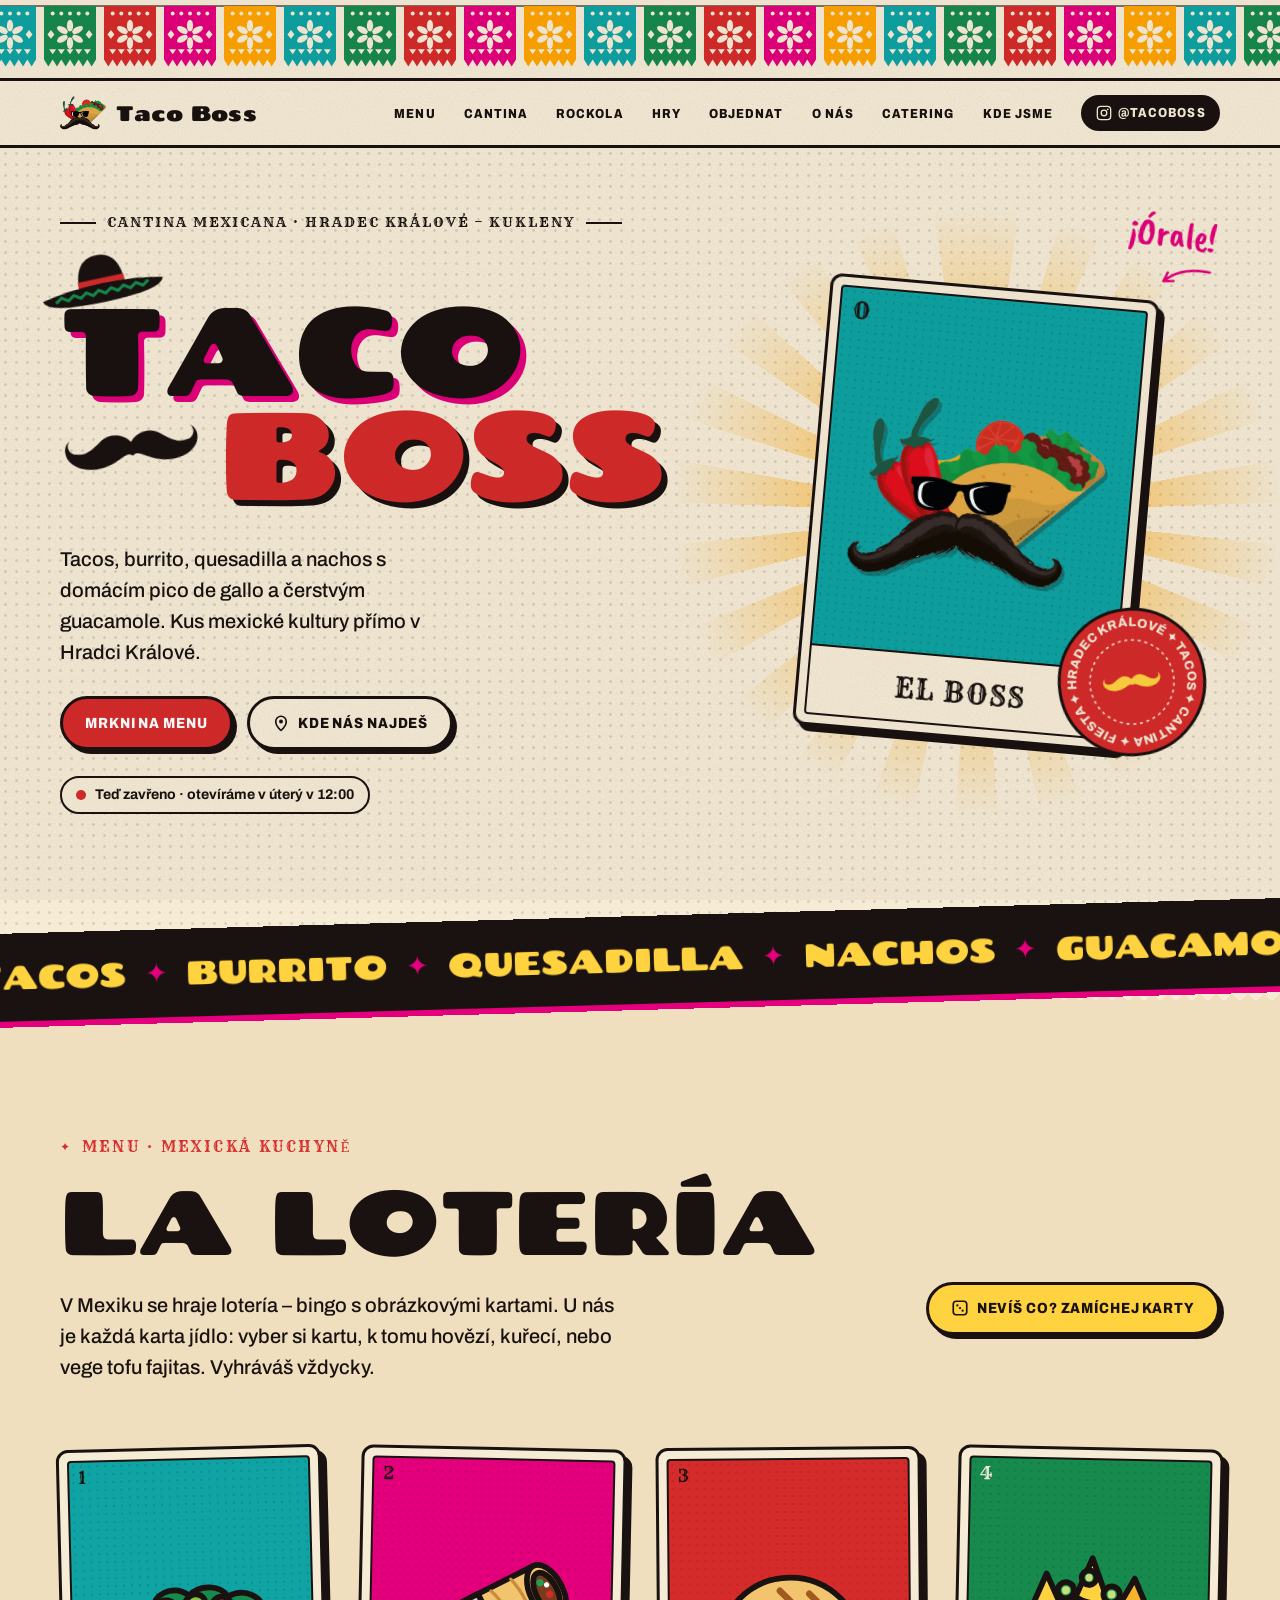
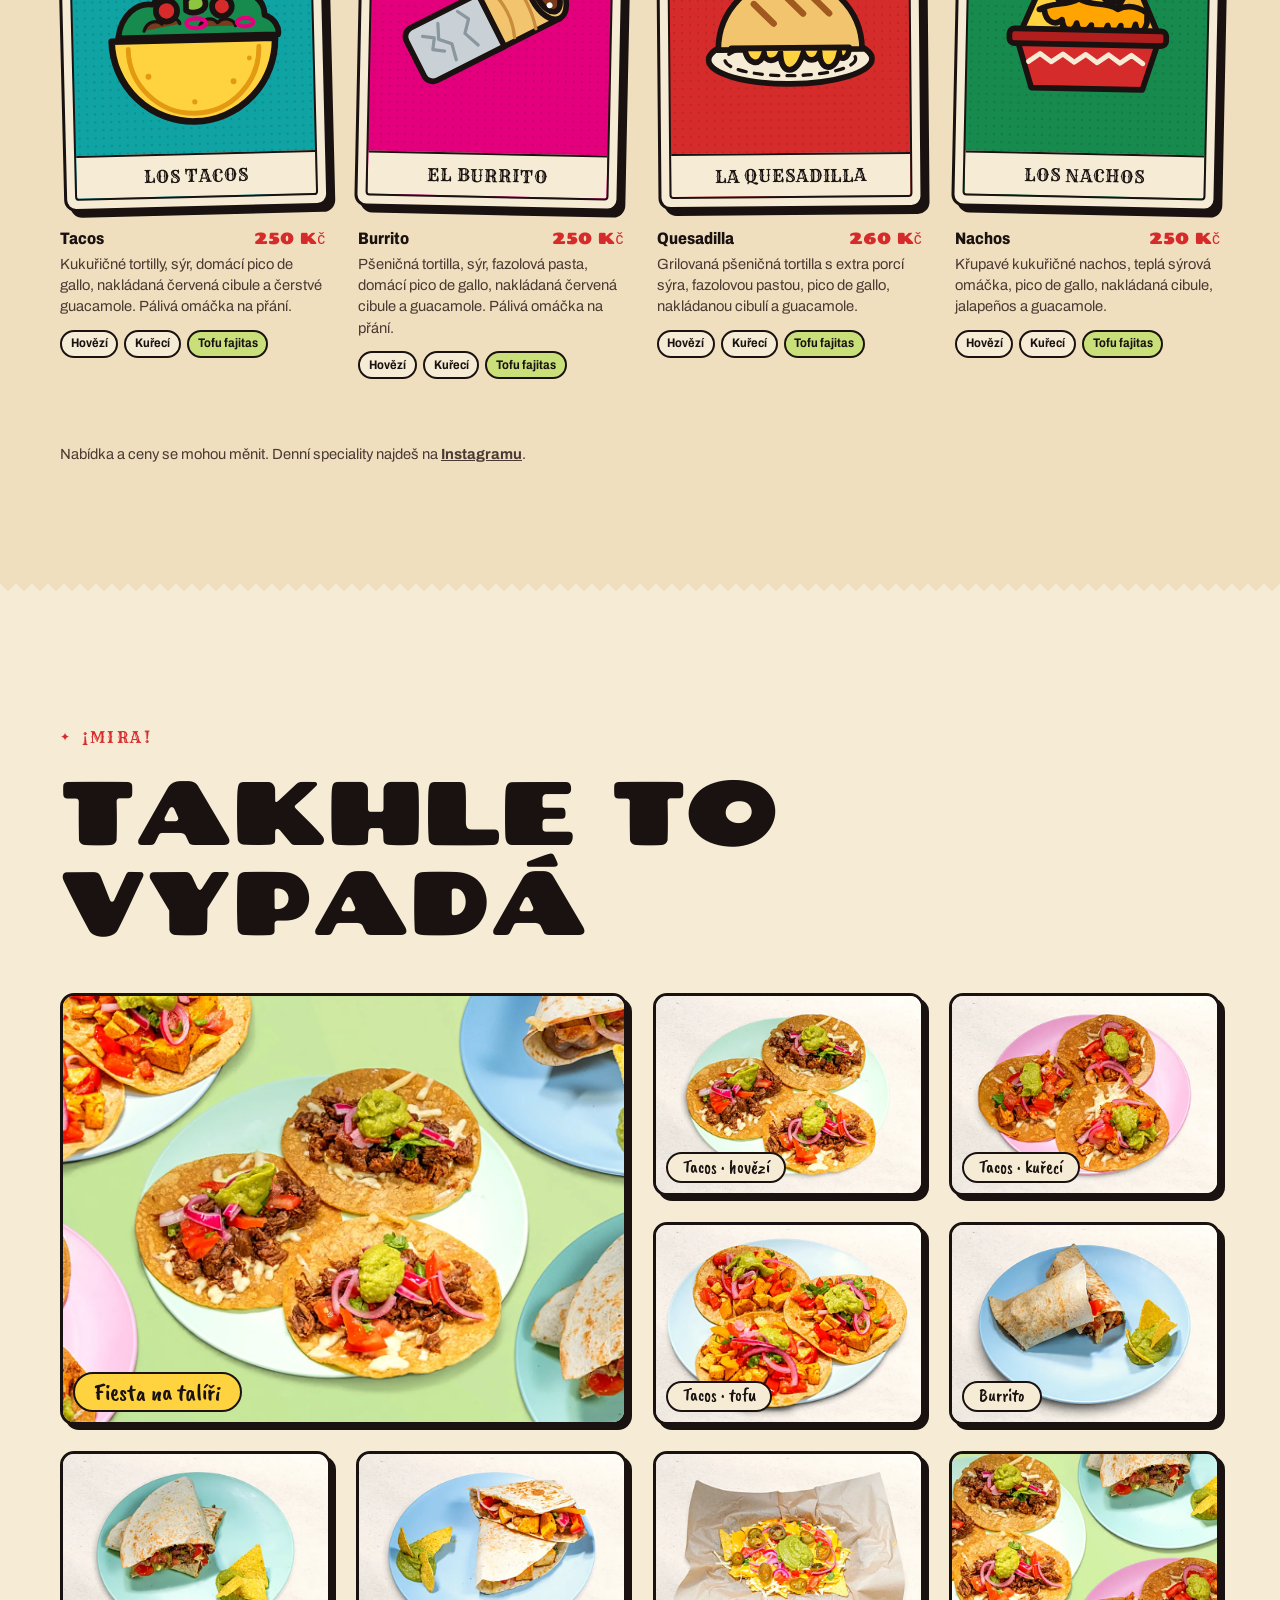
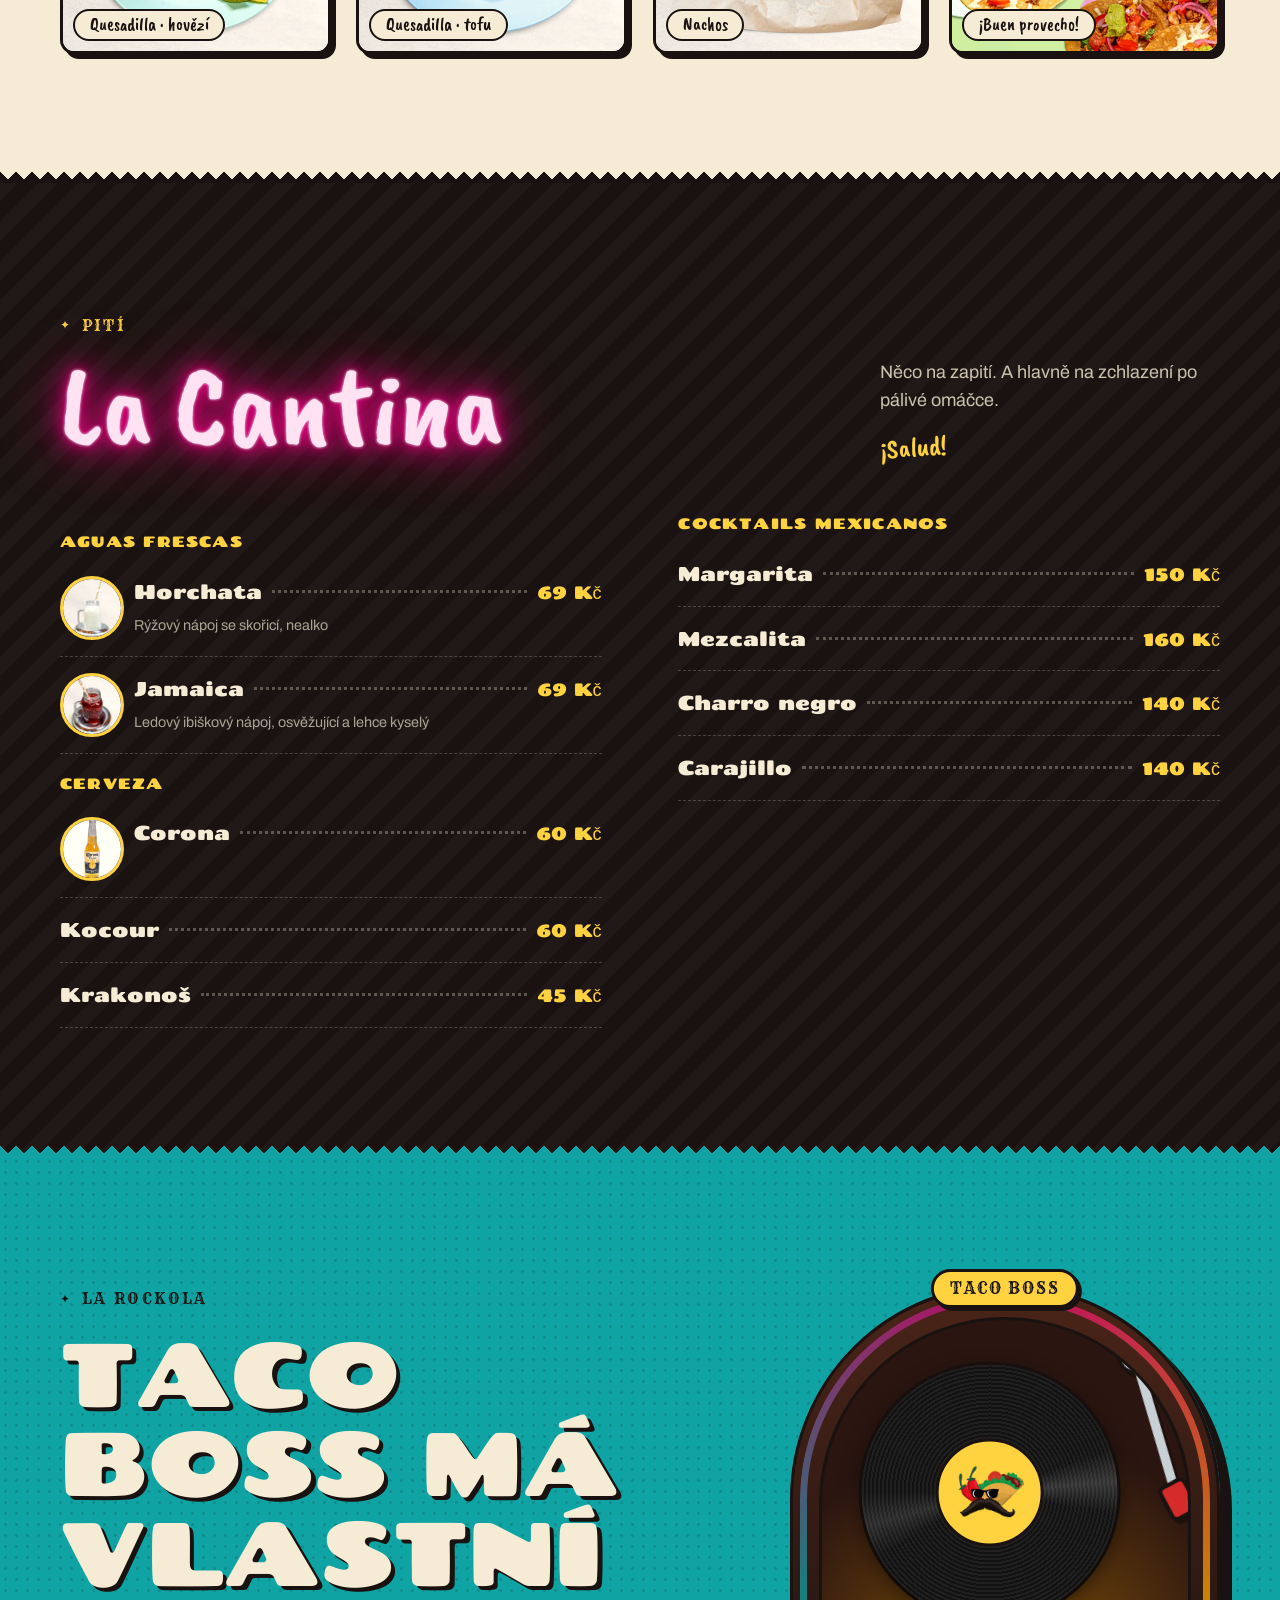
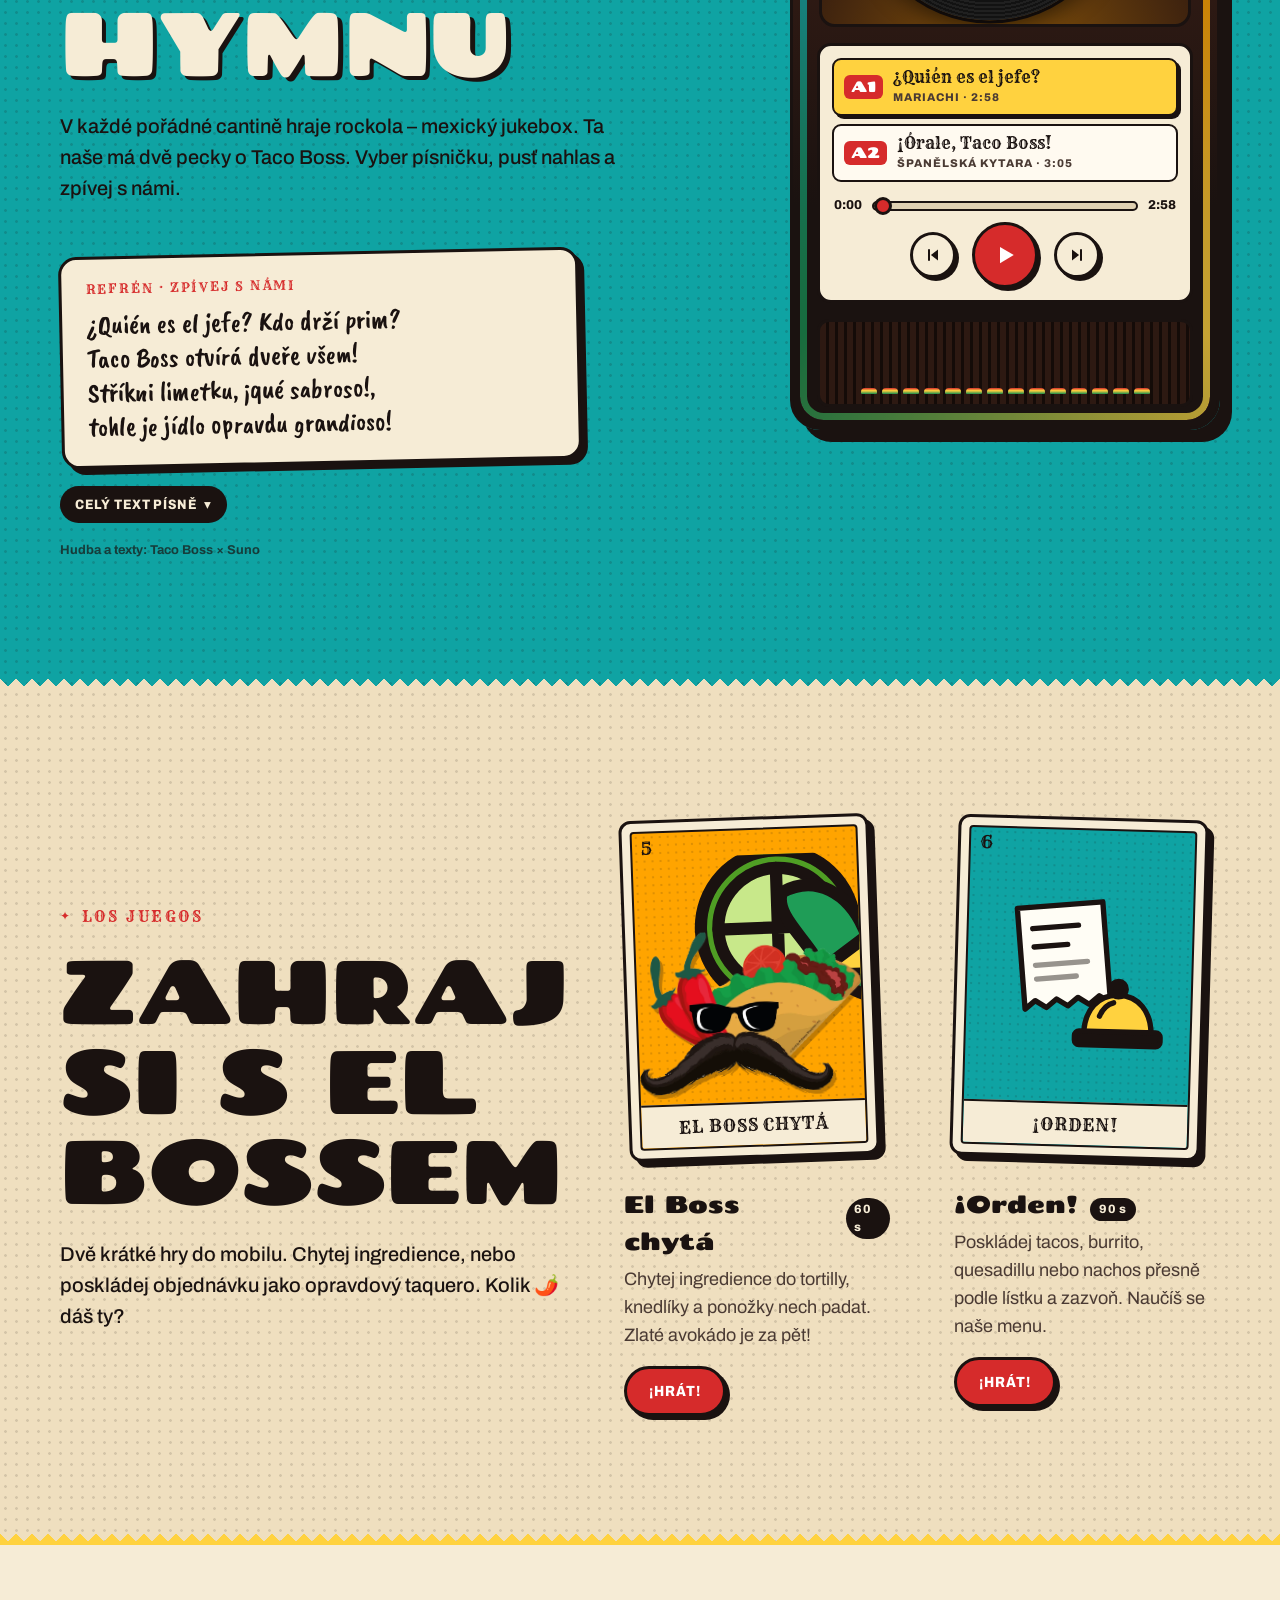
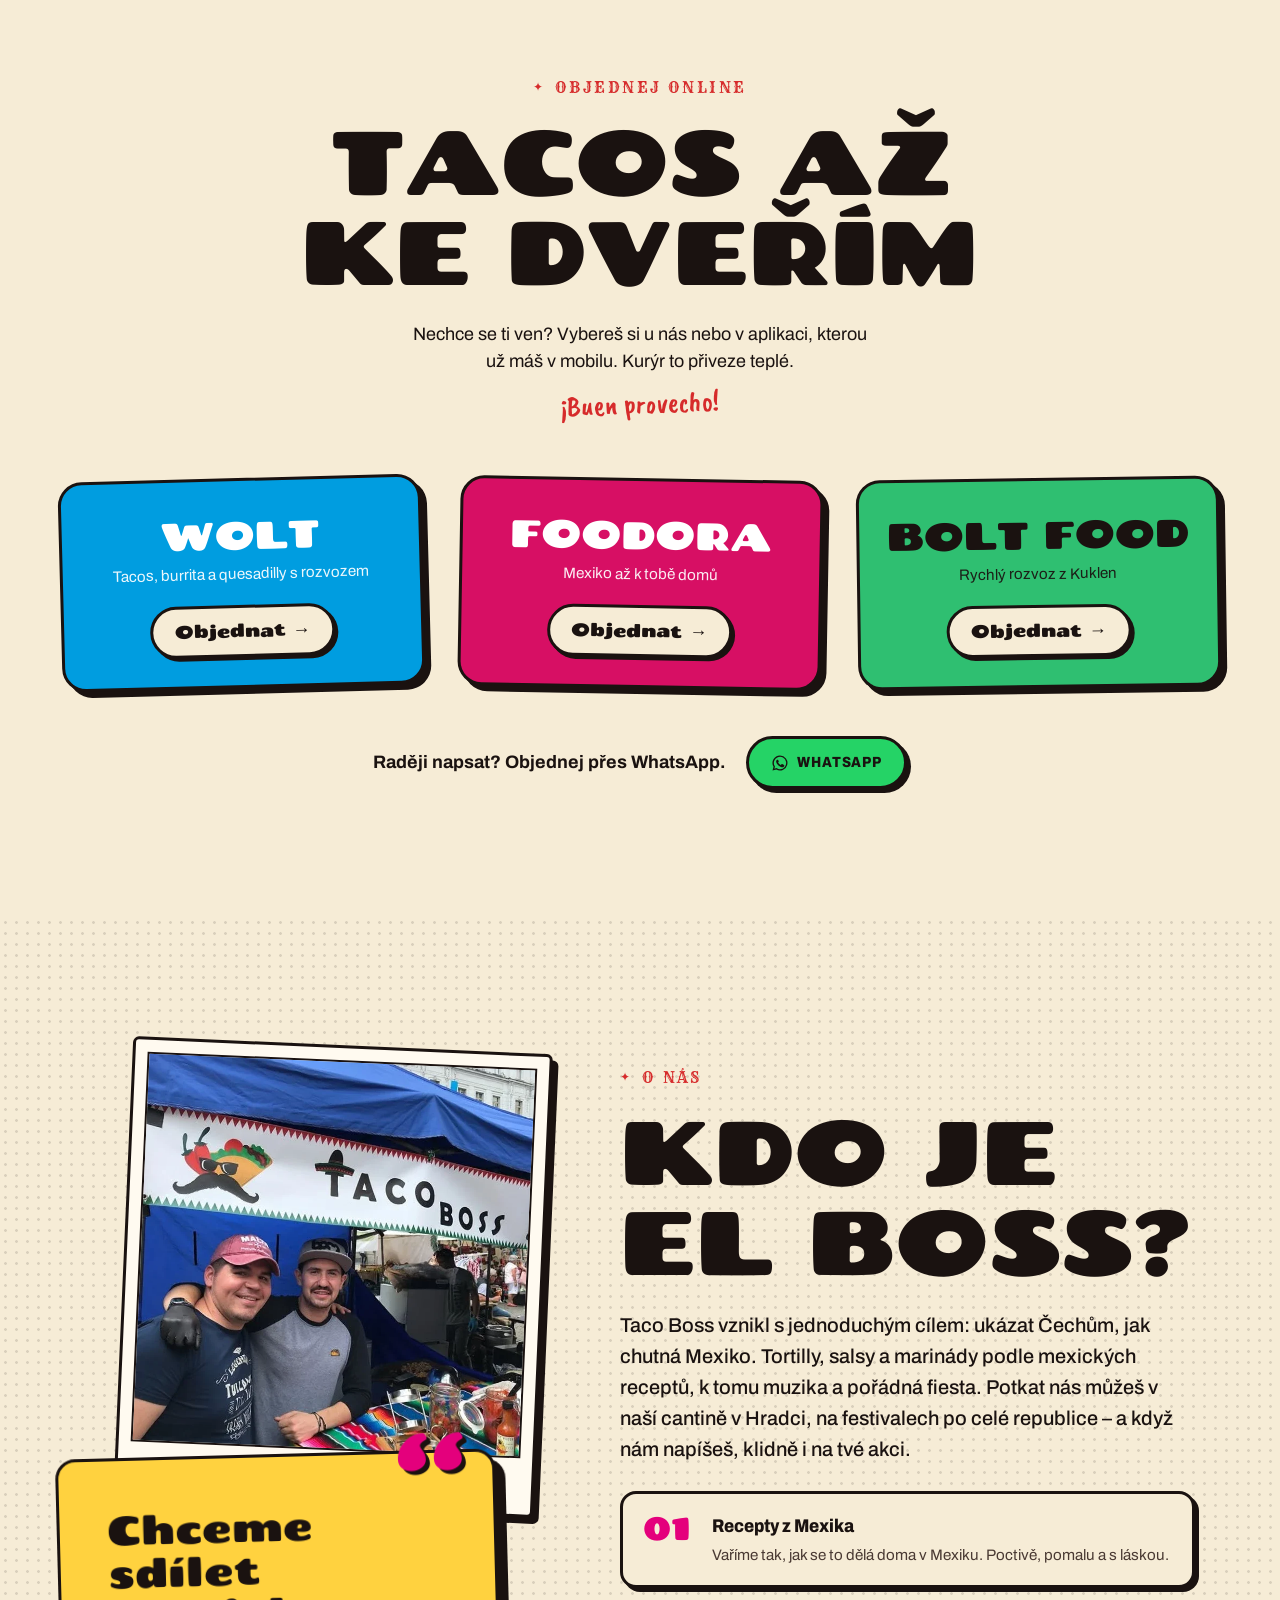
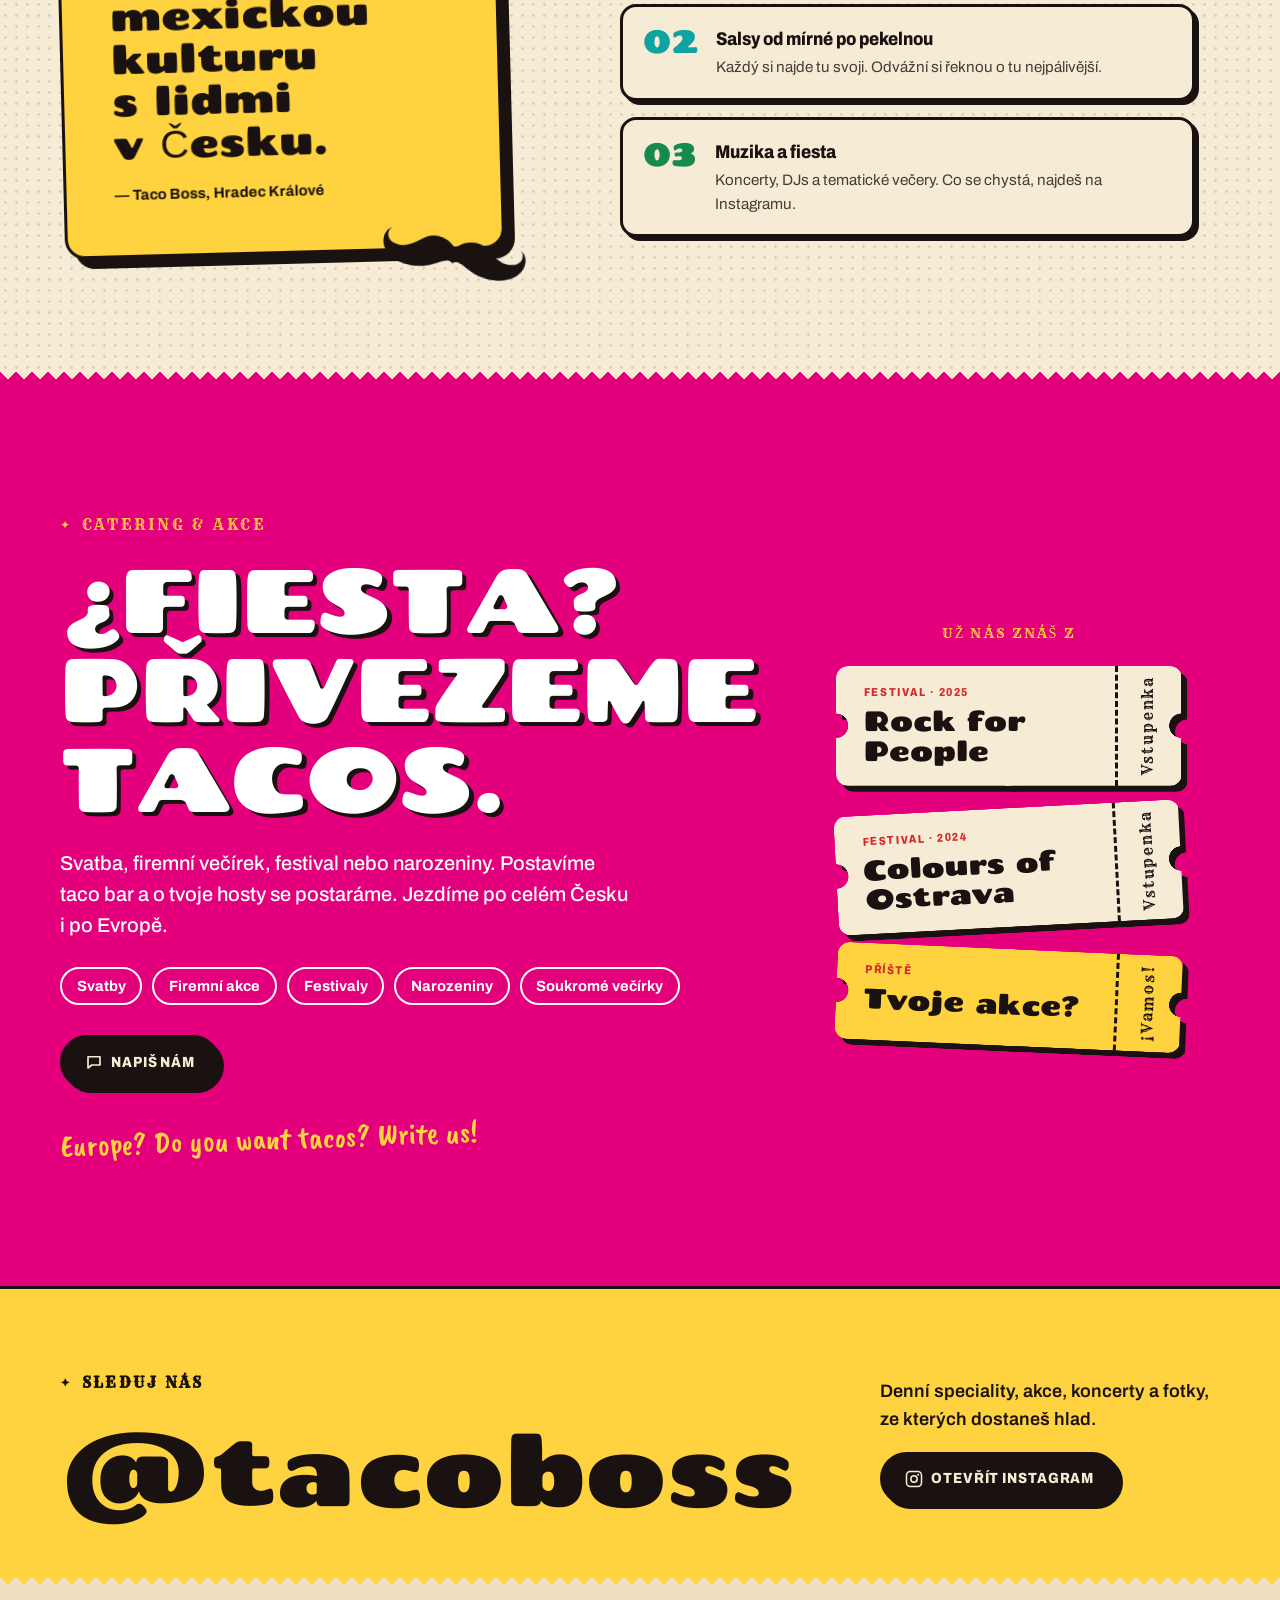
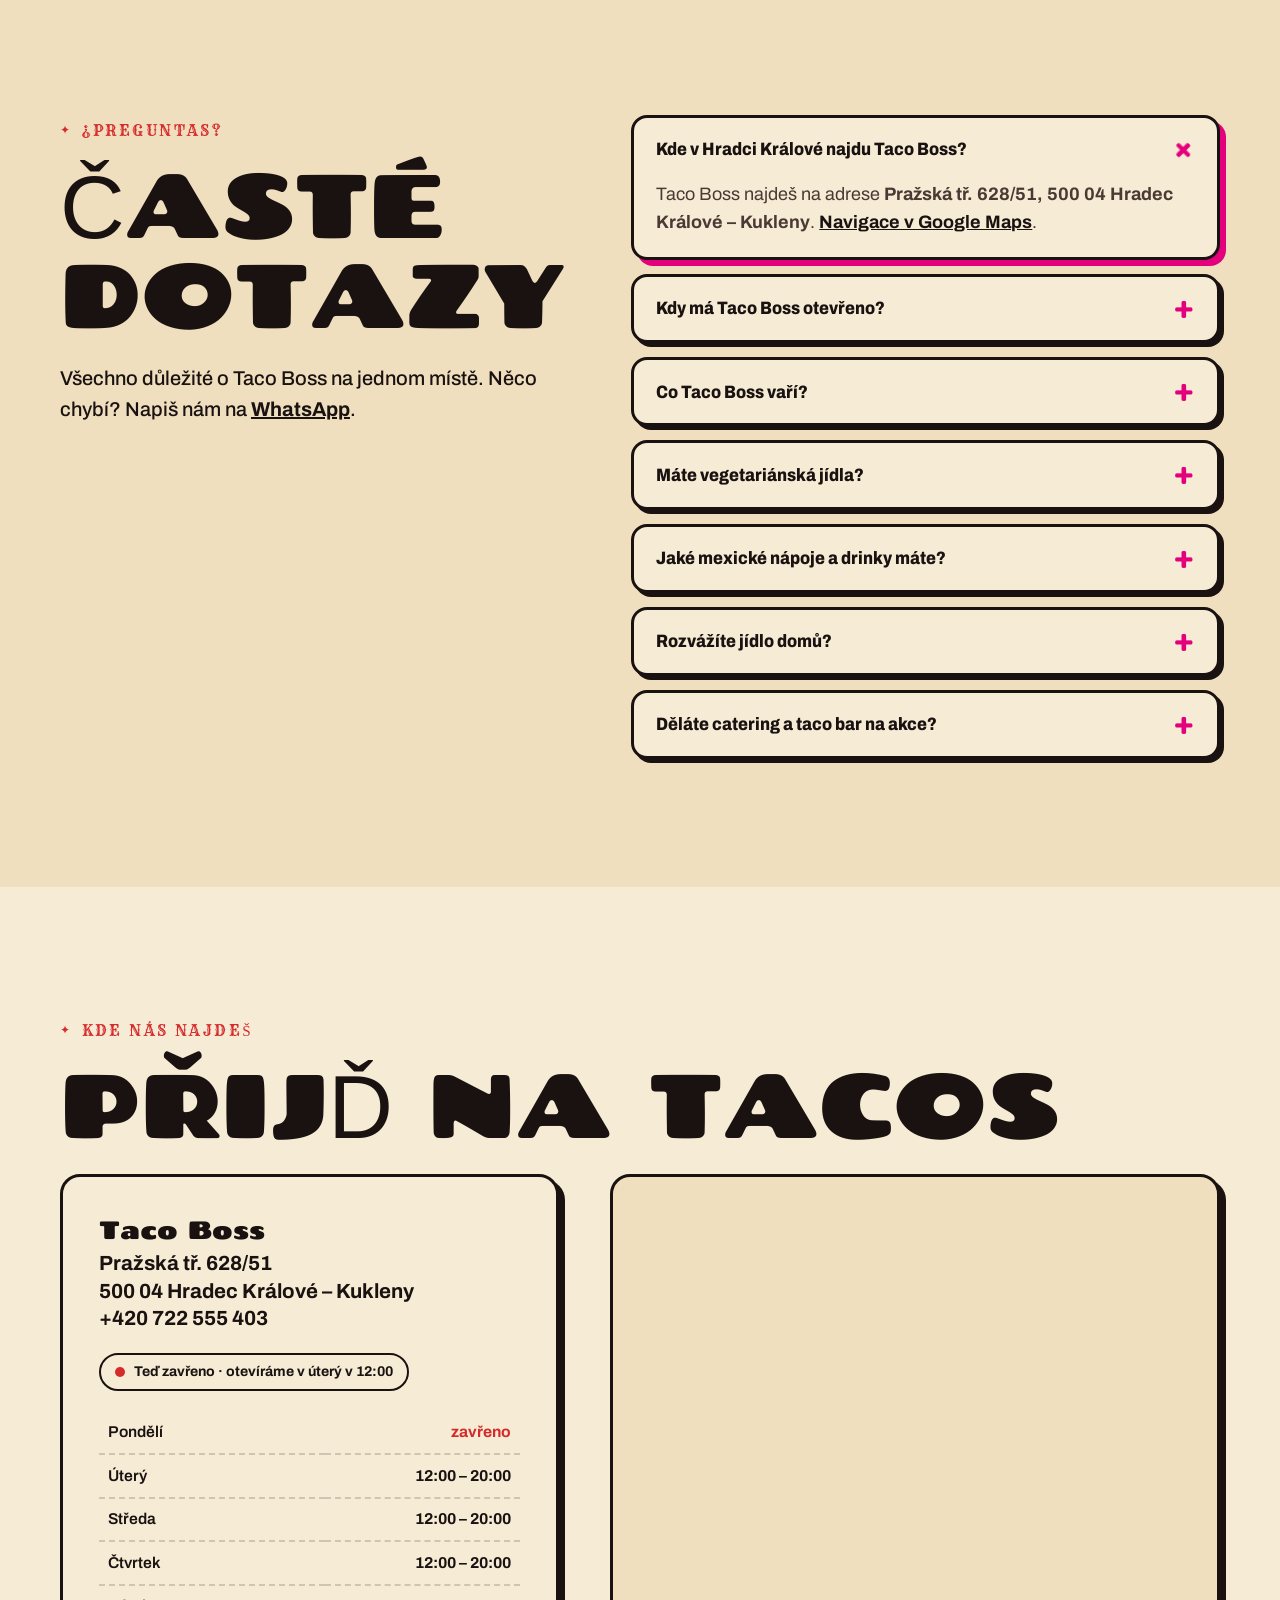
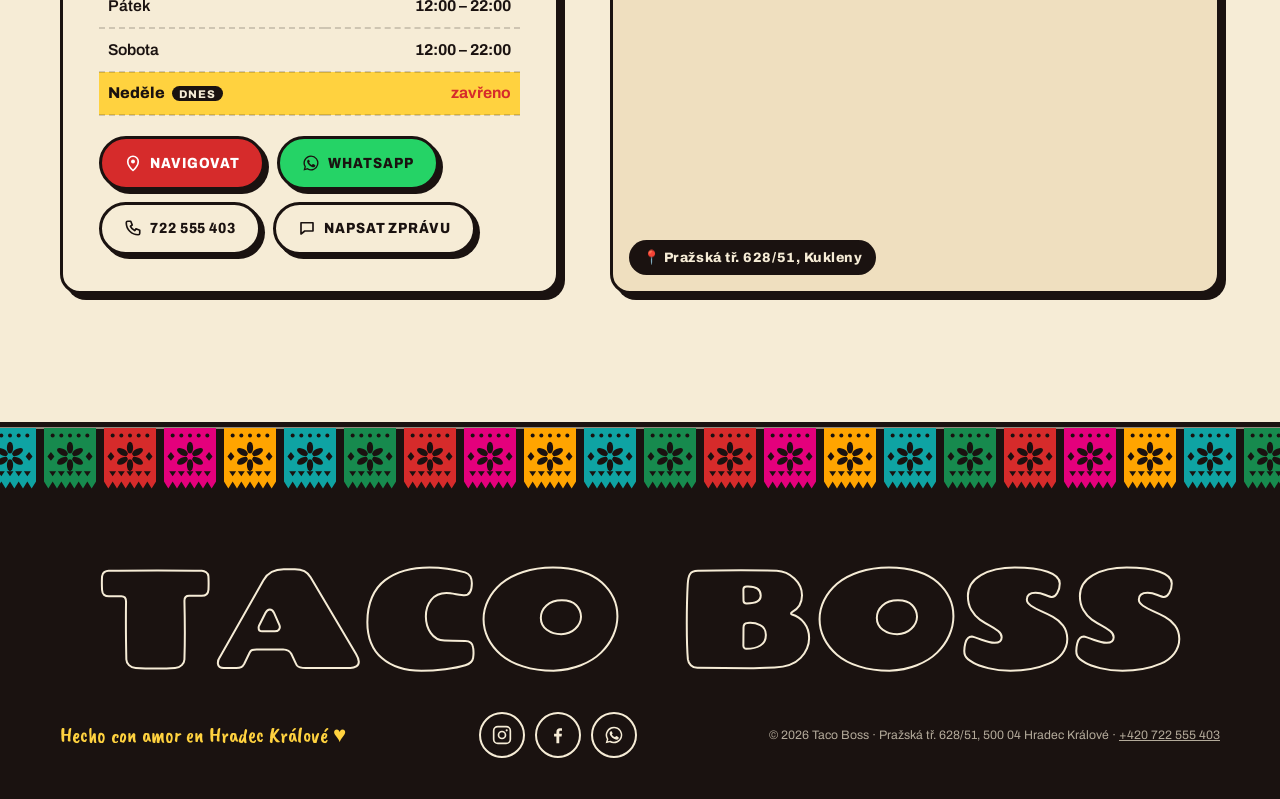
==== commit a5c99661: "Add ¡Orden! game and Los Juegos section - hry/orden: 90 s order-assembly game with real menu recipes" ====
--- a/index.html
+++ b/index.html
@@ -926,6 +926,27 @@
 .mini-btn{flex:none;width:40px;height:40px;border-radius:50%;border:0;background:var(--rosa);color:#fff;display:grid;place-items:center;cursor:pointer}
 .mini-btn svg{width:20px;height:20px;fill:currentColor}
 
+/* ───────── Los Juegos ───────── */
+.juegos{--zig:var(--paper-2);background-color:var(--paper-2)}
+.juegos-head{max-width:640px;margin-bottom:clamp(32px,4vw,52px)}
+@media (min-width:1000px){.juegos .wrap{display:grid;grid-template-columns:.85fr 1.15fr;gap:56px;align-items:center}.juegos-head{margin-bottom:0}}
+.juegos-grid{list-style:none;margin:0;padding:0;display:grid;grid-template-columns:repeat(2,minmax(0,340px));gap:clamp(28px,5vw,64px)}
+@media (max-width:640px){.juegos-grid{grid-template-columns:minmax(0,340px);justify-content:center}}
+.juego-link{display:block;text-decoration:none;color:inherit}
+.juego .loteria{max-width:250px;transform:rotate(-2deg);transition:transform .35s cubic-bezier(.2,1.3,.4,1),box-shadow .25s}
+.juego:nth-child(2) .loteria{transform:rotate(1.6deg)}
+.juego-link:hover .loteria,.juego-link:focus-visible .loteria{transform:rotate(0) translateY(-8px) scale(1.03);box-shadow:10px 12px 0 var(--ink)}
+.juego-art{position:relative;overflow:hidden}
+.juego-art img{position:absolute;left:50%;bottom:4%;width:78%;height:auto;translate:-50% 0;filter:drop-shadow(2px 3px 0 rgba(26,18,16,.3))}
+.juego-art .fall{position:absolute;width:22%;height:auto;top:-20%;animation:juego-fall 2.8s linear infinite}
+.juego-art .f1{left:14%;animation-delay:-.4s}
+.juego-art .f2{left:44%;animation-delay:-1.5s}
+.juego-art .f3{left:70%;animation-delay:-2.3s}
+@keyframes juego-fall{from{transform:translateY(0) rotate(0)}to{transform:translateY(420%) rotate(160deg)}}
+.juego h3{display:flex;align-items:baseline;gap:.5em;margin:1.1em 0 .3em;font-family:var(--display);font-weight:400;font-size:1.5rem}
+.juego-time{font-family:var(--body);font-size:.75rem;font-weight:800;letter-spacing:.08em;background:var(--ink);color:var(--paper);border-radius:999px;padding:.2em .7em}
+.juego p{max-width:34ch;color:var(--ink-soft);margin-bottom:16px}
+
 /* ───────── Objednat online ───────── */
 .order{background:var(--paper);--zig:var(--corn)}
 .order-head{text-align:center;max-width:720px;margin:0 auto clamp(32px,4vw,52px)}
@@ -1116,6 +1137,7 @@
         <li><a href="#menu">Menu</a></li>
         <li><a href="#cantina">Cantina</a></li>
         <li><a href="#rockola">Rockola</a></li>
+        <li><a href="#hry">Hry</a></li>
         <li><a href="#objednat">Objednat</a></li>
         <li><a href="#o-nas">O nás</a></li>
         <li><a href="#catering">Catering</a></li>
@@ -1428,6 +1450,61 @@
   </div>
 </section>
 
+<!-- ═════════ LOS JUEGOS (hry) ═════════ -->
+<section class="section juegos halftone zig" id="hry">
+  <div class="wrap">
+    <div class="juegos-head" data-reveal>
+      <p class="kicker">Los Juegos</p>
+      <h2 class="h2">Zahraj si s El Bossem</h2>
+      <p class="lead">Dvě krátké hry do mobilu. Chytej ingredience, nebo poskládej objednávku jako opravdový taquero. Kolik 🌶️ dáš ty?</p>
+    </div>
+    <ul class="juegos-grid">
+      <li class="juego" data-reveal>
+        <a class="juego-link" href="/hry/el-boss-chyta/">
+          <div class="loteria"><div class="face" style="--bg:#ffa400">
+            <span class="num">5</span>
+            <div class="art juego-art">
+              <svg class="fall f1" viewBox="0 0 64 64" aria-hidden="true"><circle cx="32" cy="32" r="22" fill="#4f9e24" stroke="#1a1210" stroke-width="3"/><circle cx="32" cy="32" r="17" fill="#c8e88a"/><path d="M32 15v34M15 32h34" stroke="#8fc24a" stroke-width="2"/></svg>
+              <svg class="fall f2" viewBox="0 0 64 64" aria-hidden="true"><path fill="#1f9d57" stroke="#1a1210" stroke-width="3" stroke-linejoin="round" d="M14 22c10-5 19 1 23 11s8 17 19 19c-12 5-27-1-33-11-4-7-11-13-9-19Z"/></svg>
+              <svg class="fall f3" viewBox="0 0 64 64" aria-hidden="true"><path fill="#ffd23f" stroke="#1a1210" stroke-width="3" stroke-linejoin="round" d="M6 46 46 18l12 8v20Z"/></svg>
+              <img src="img/mascot.webp" alt="" width="800" height="574" loading="lazy">
+            </div>
+            <span class="name">El Boss chytá</span>
+          </div></div>
+          <h3>El Boss chytá <span class="juego-time">60 s</span></h3>
+          <p>Chytej ingredience do tortilly, knedlíky a ponožky nech padat. Zlaté avokádo je za pět!</p>
+          <span class="btn btn-chili">¡Hrát!</span>
+        </a>
+      </li>
+      <li class="juego" data-reveal style="--d:1">
+        <a class="juego-link" href="/hry/orden/">
+          <div class="loteria"><div class="face" style="--bg:#0fa3a3">
+            <span class="num">6</span>
+            <div class="art juego-art">
+              <svg viewBox="0 0 120 120" aria-hidden="true">
+                <g transform="rotate(-6 50 50)">
+                  <path fill="#fffdf5" stroke="#1a1210" stroke-width="3.5" stroke-linejoin="round" d="M22 14h56v66l-7-5-7 5-7-5-7 5-7-5-7 5-7-5-7 5Z"/>
+                  <path stroke="#1a1210" stroke-width="3" stroke-linecap="round" d="M31 28h30"/>
+                  <path stroke="#d62b2b" stroke-width="3" stroke-linecap="round" d="M31 40h22"/>
+                  <path stroke="#1a1210" stroke-width="2.5" stroke-linecap="round" opacity=".45" d="M31 52h34M31 61h26"/>
+                </g>
+                <path fill="#ffd23f" stroke="#1a1210" stroke-width="3.5" stroke-linejoin="round" d="M64 98c0-16 9-26 22-26s22 10 22 26Z"/>
+                <rect x="58" y="96" width="56" height="9" rx="3" fill="#1a1210"/>
+                <circle cx="86" cy="68" r="5" fill="#1a1210"/>
+                <path stroke="#f6ecd6" stroke-width="3" stroke-linecap="round" d="M74 86c2-5 5-8 9-9"/>
+              </svg>
+            </div>
+            <span class="name">¡Orden!</span>
+          </div></div>
+          <h3>¡Orden! <span class="juego-time">90 s</span></h3>
+          <p>Poskládej tacos, burrito, quesadillu nebo nachos přesně podle lístku a zazvoň. Naučíš se naše menu.</p>
+          <span class="btn btn-chili">¡Hrát!</span>
+        </a>
+      </li>
+    </ul>
+  </div>
+</section>
+
 <!-- ═════════ OBJEDNAT ONLINE ═════════ -->
 <section class="section order zig" id="objednat">
   <div class="wrap">
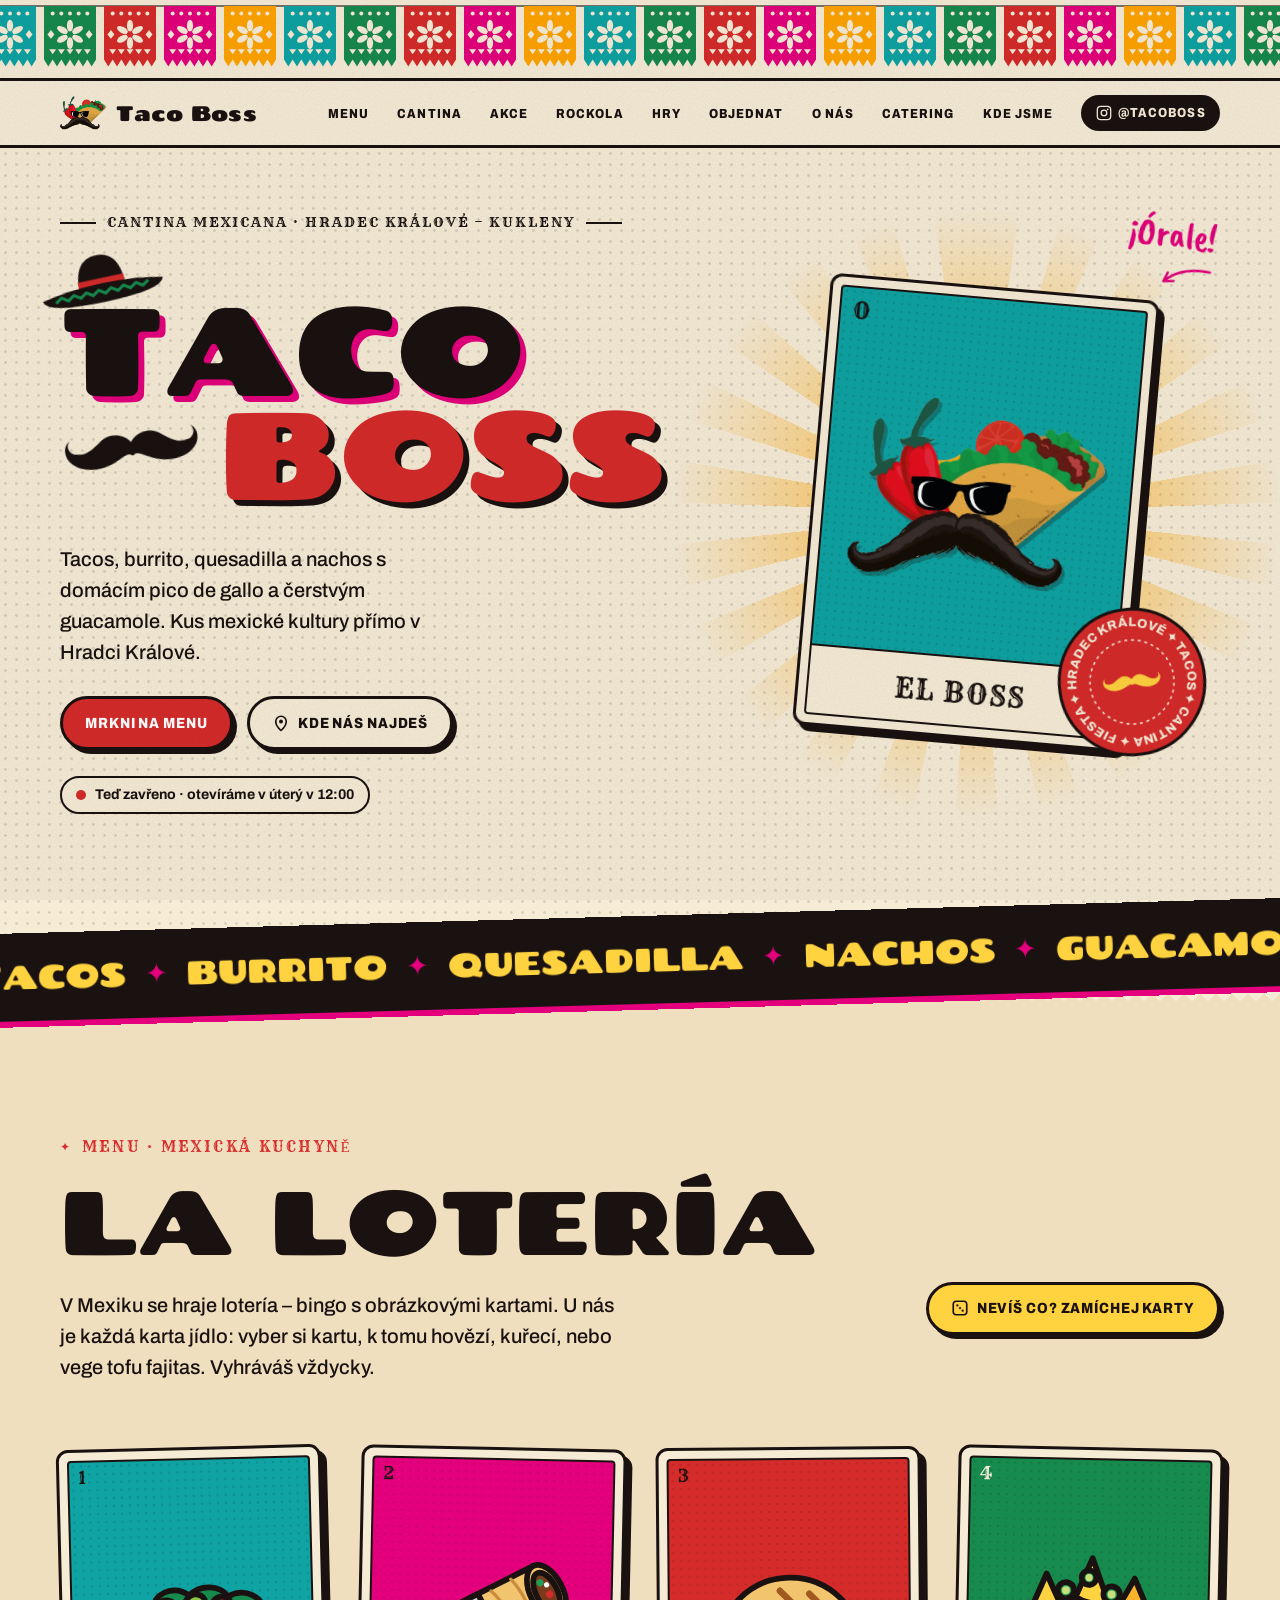
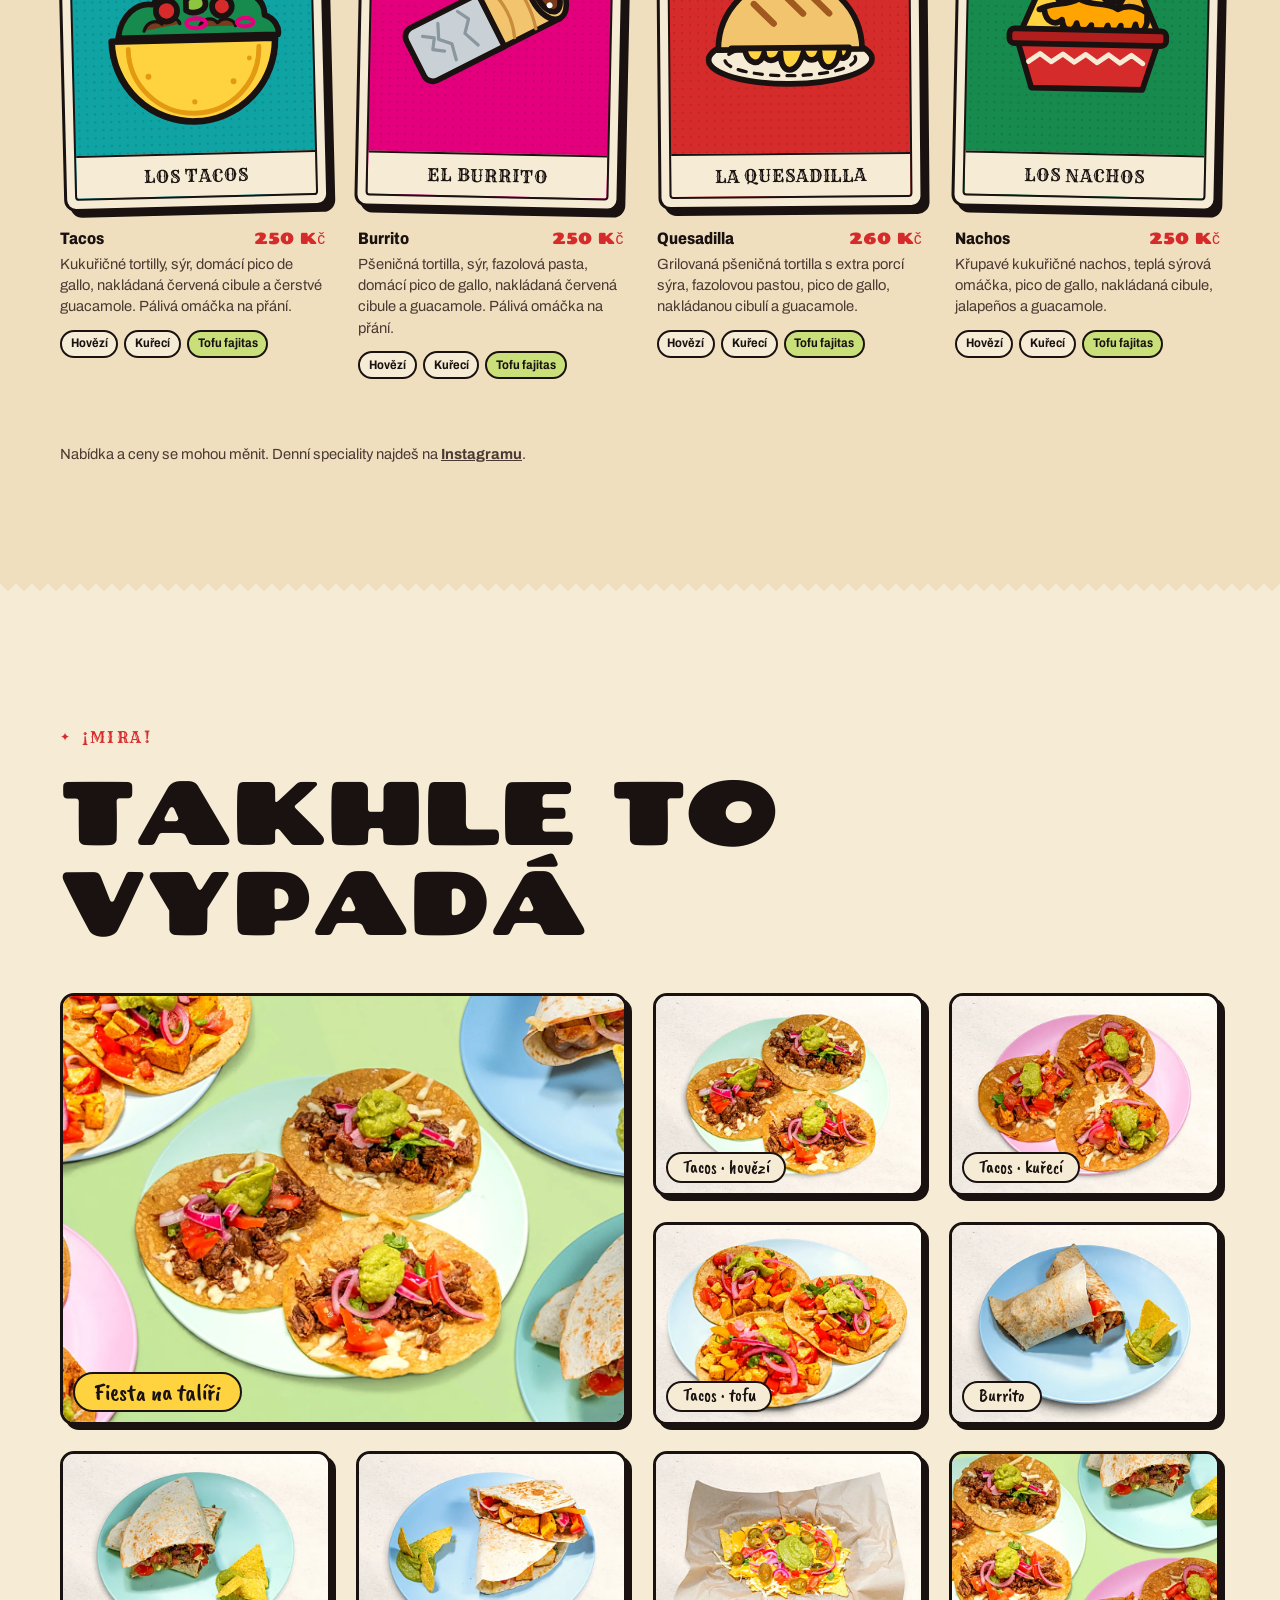
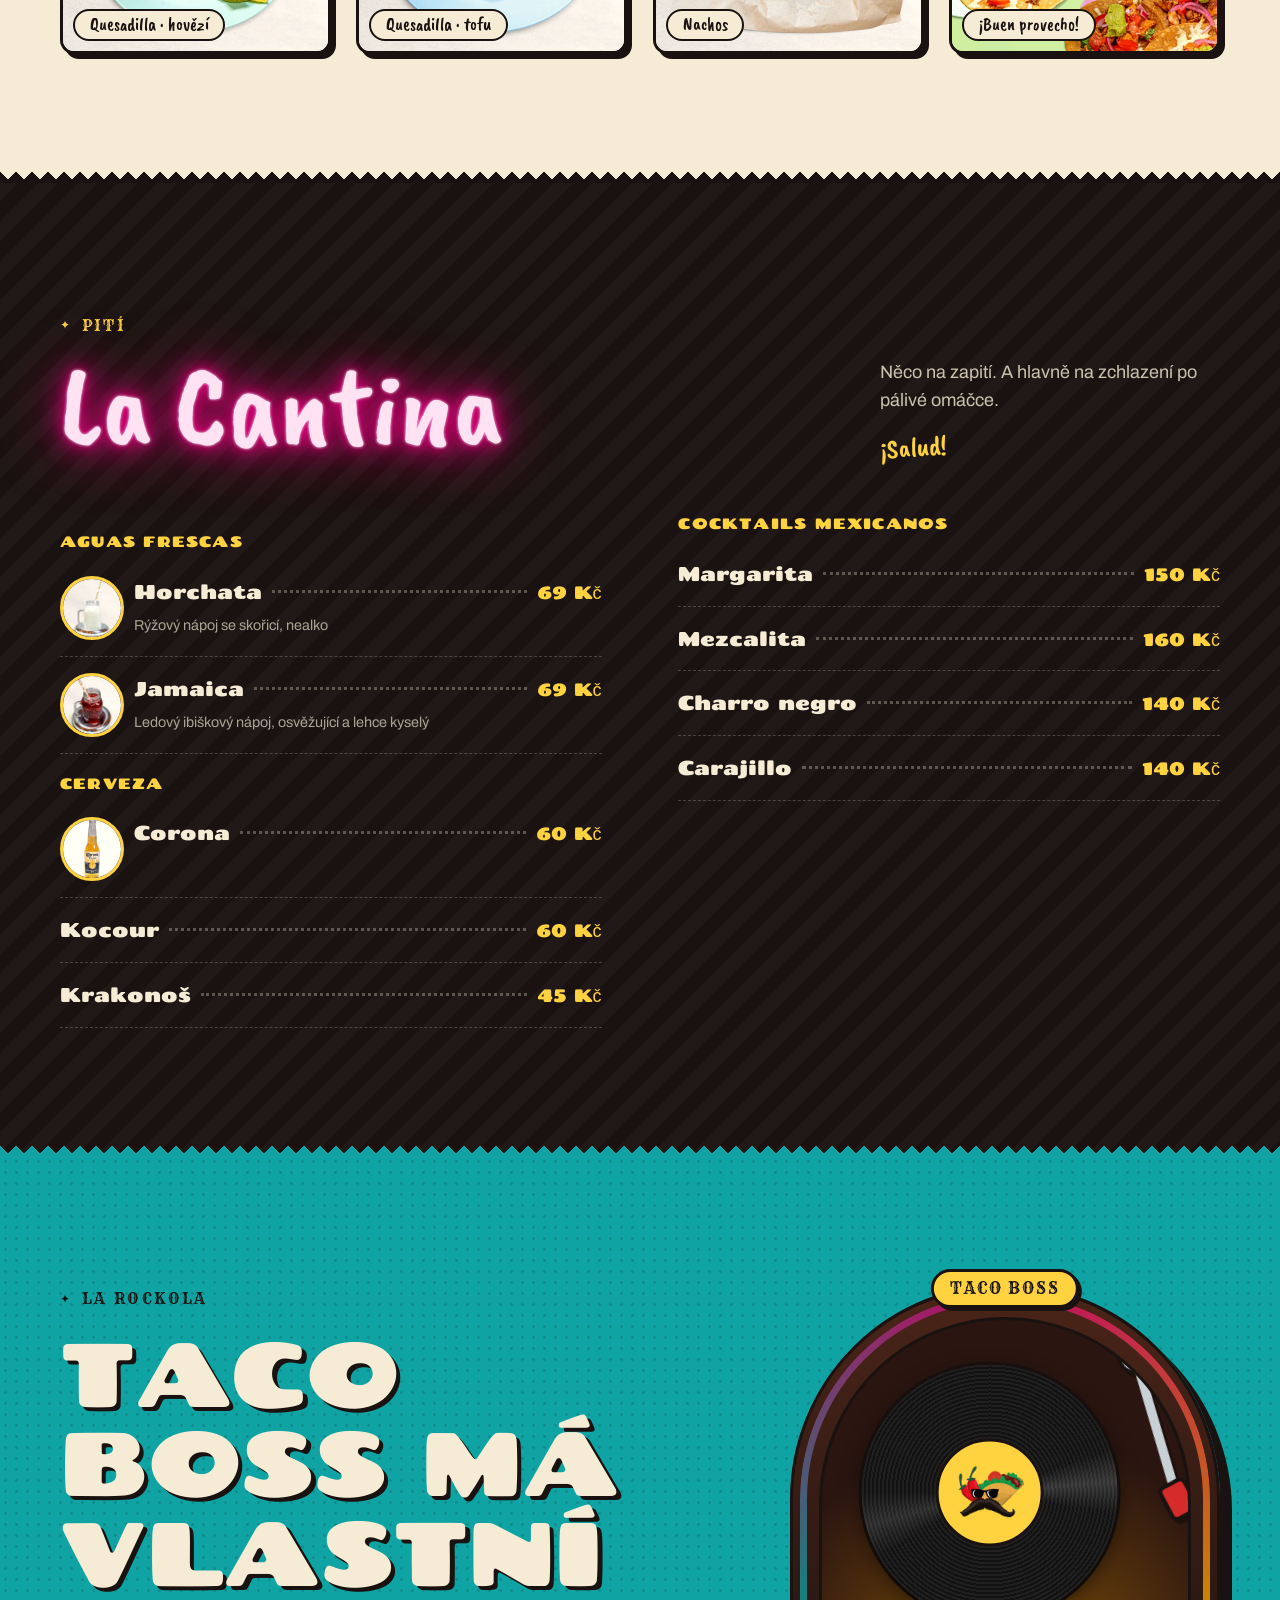
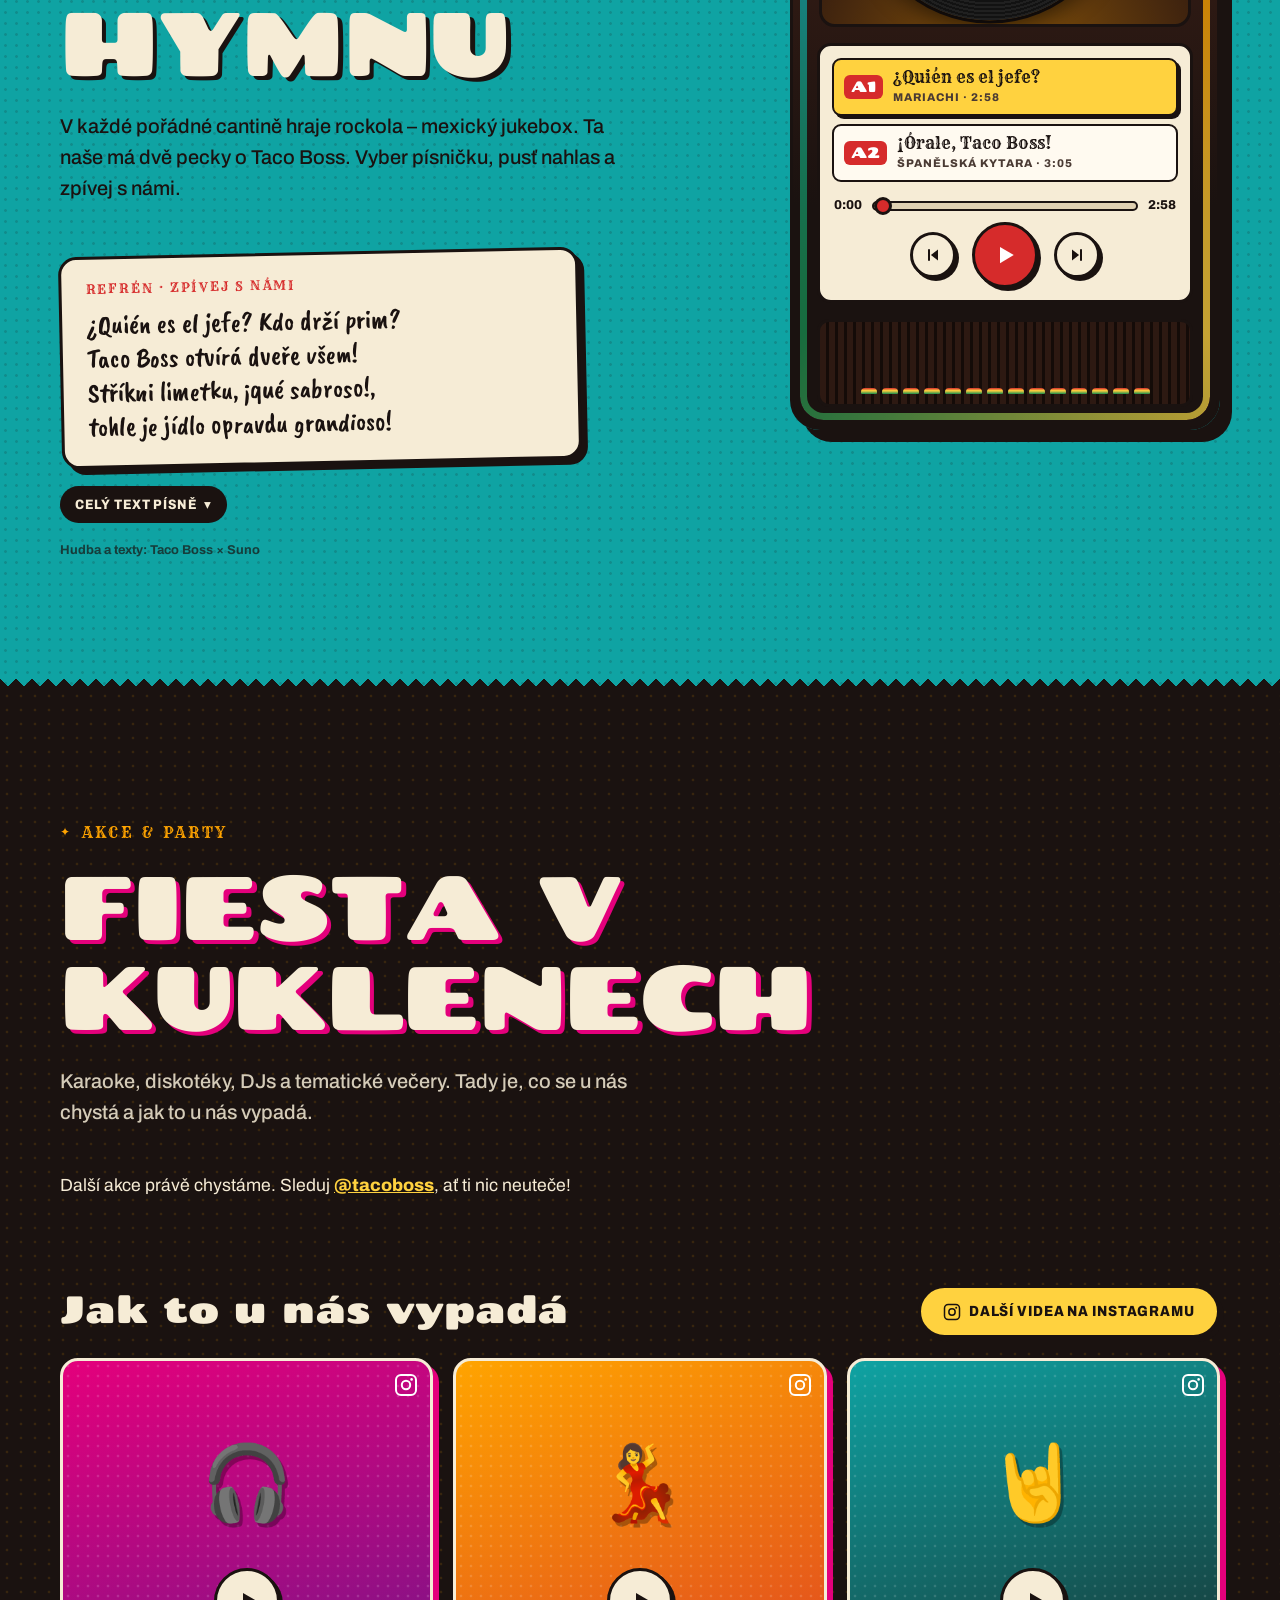
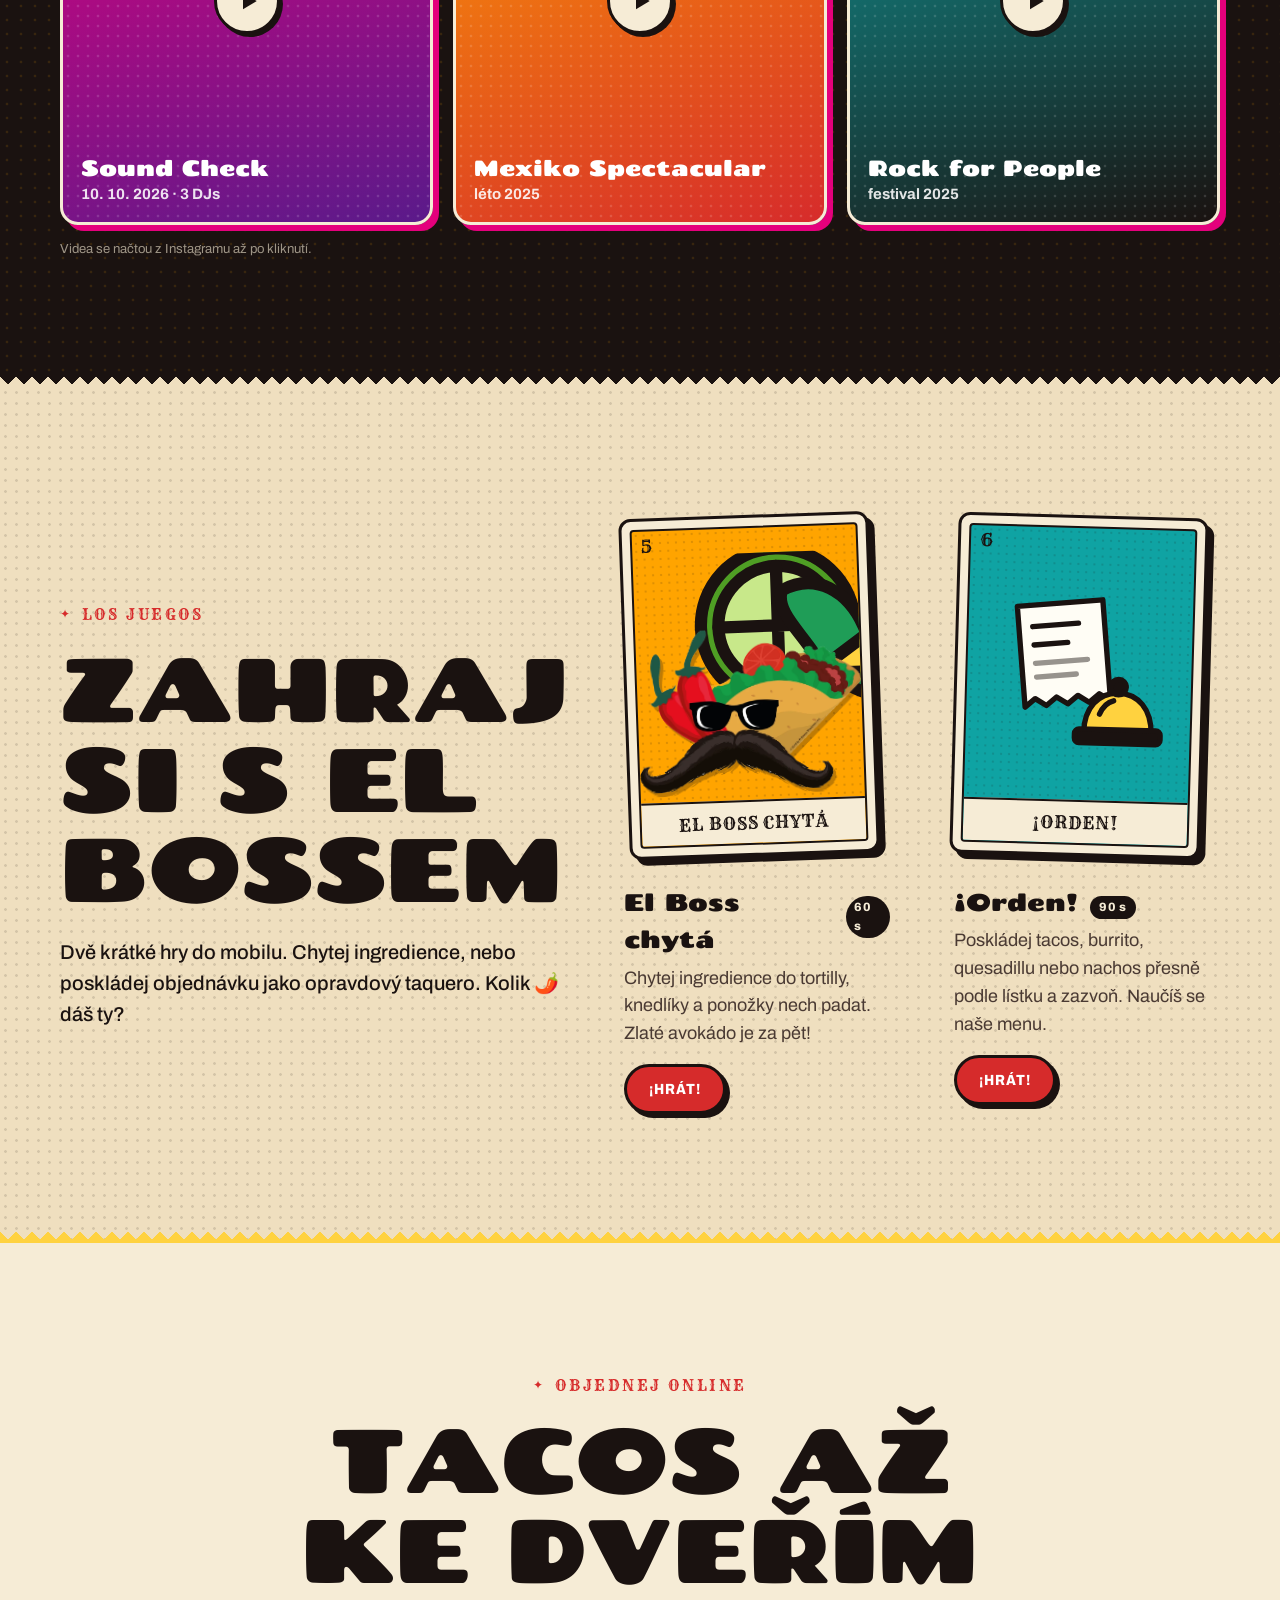
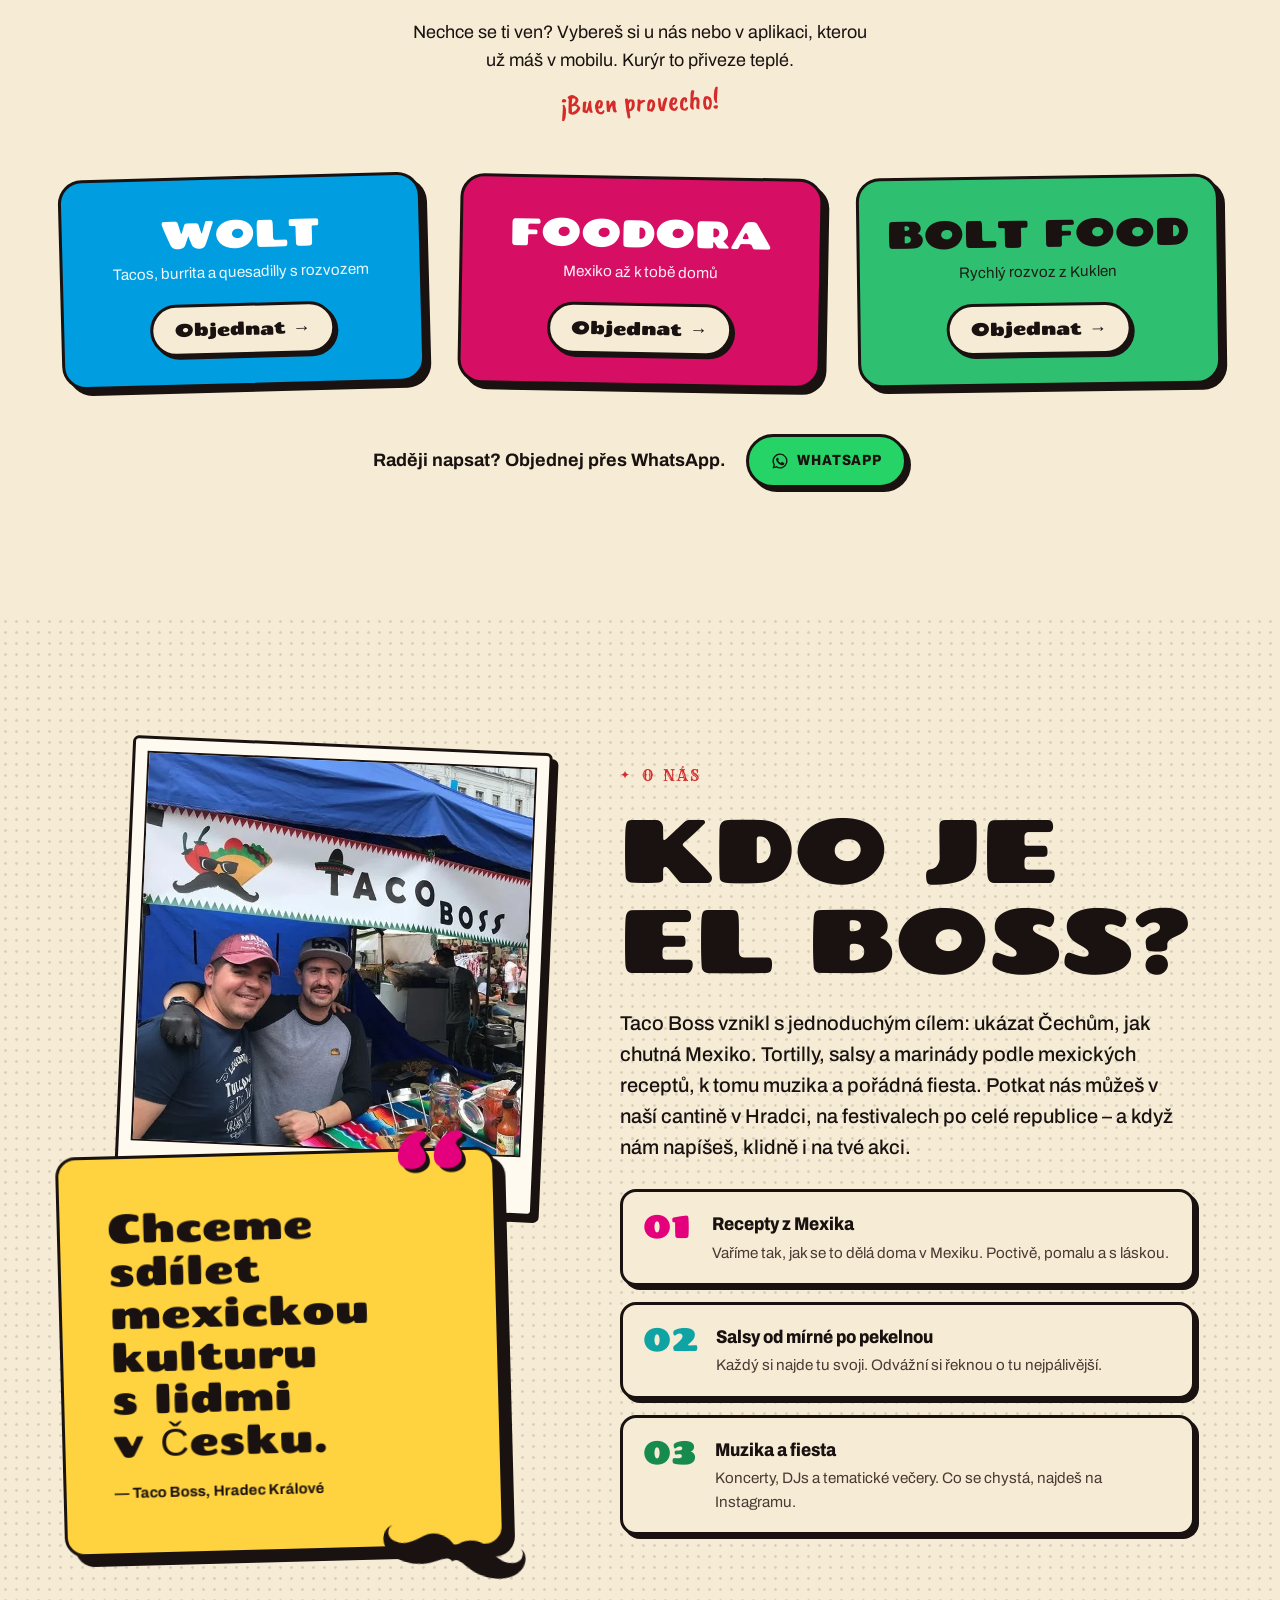
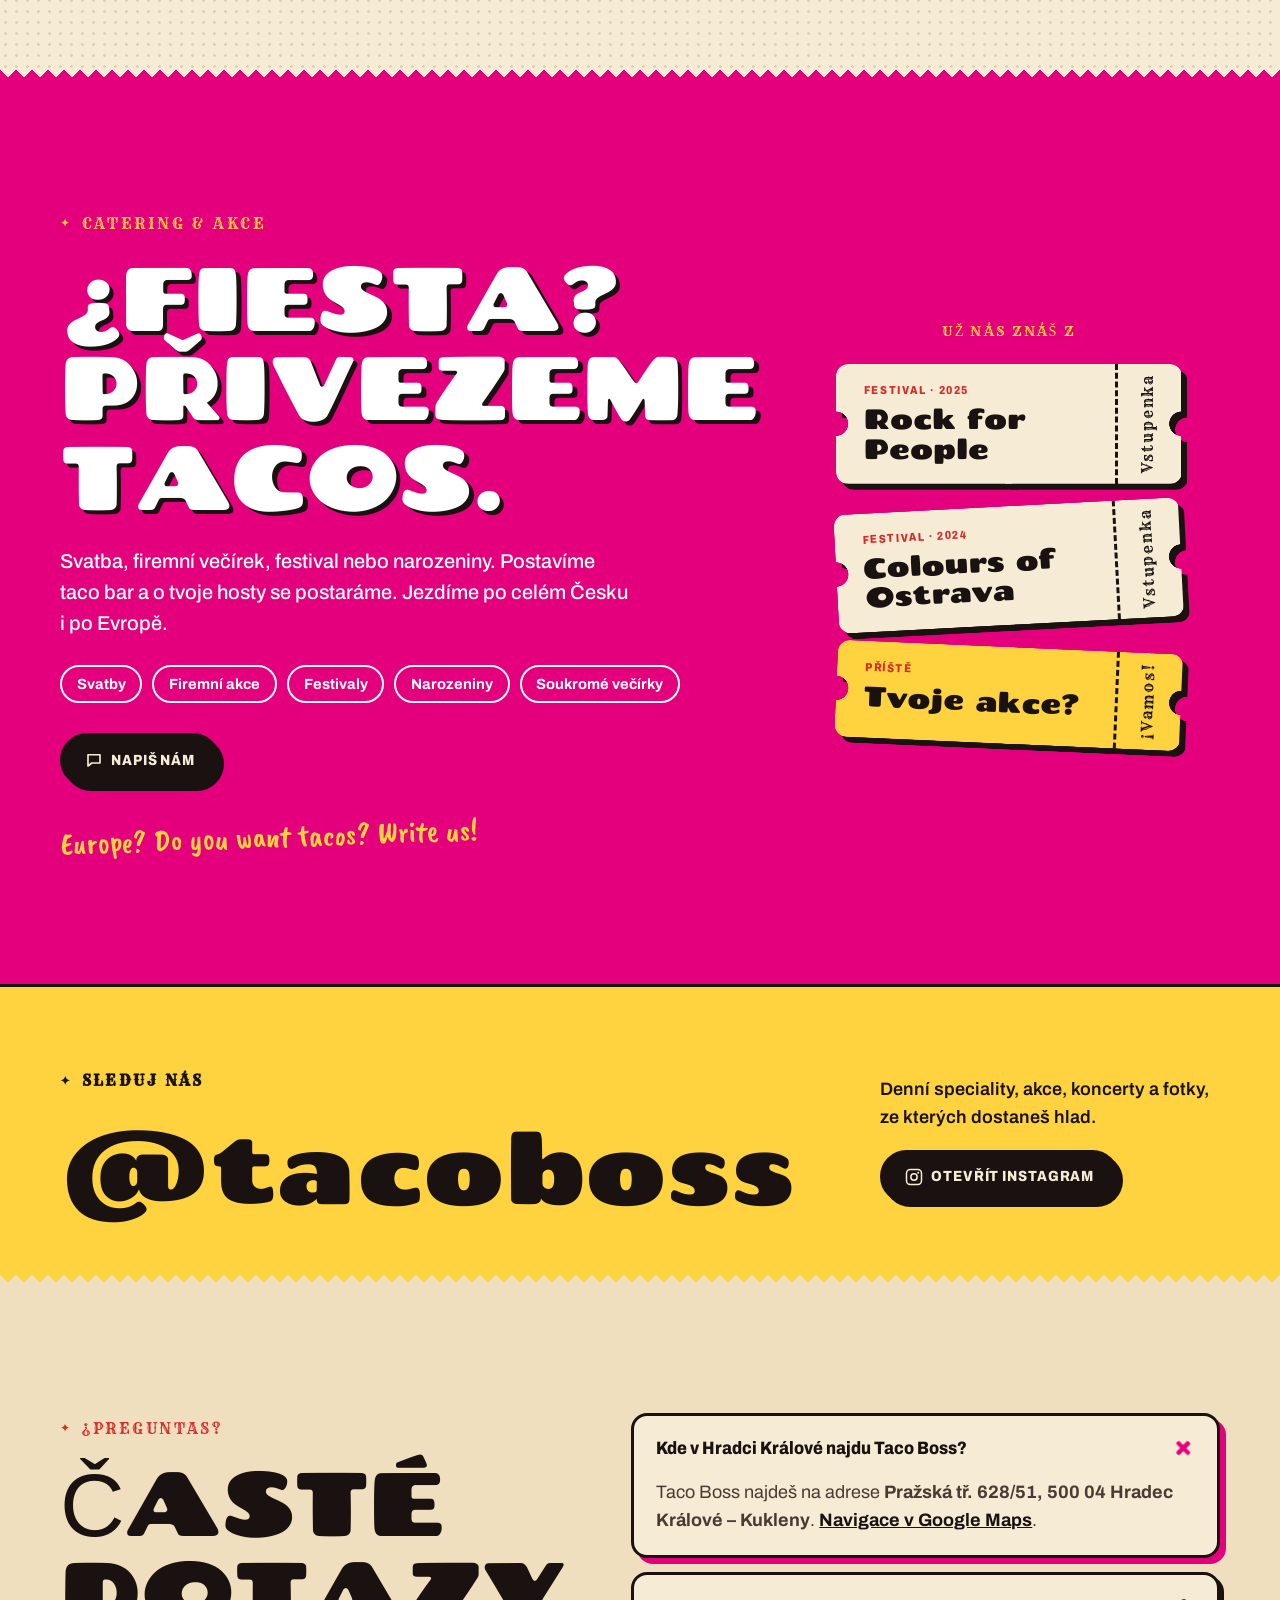
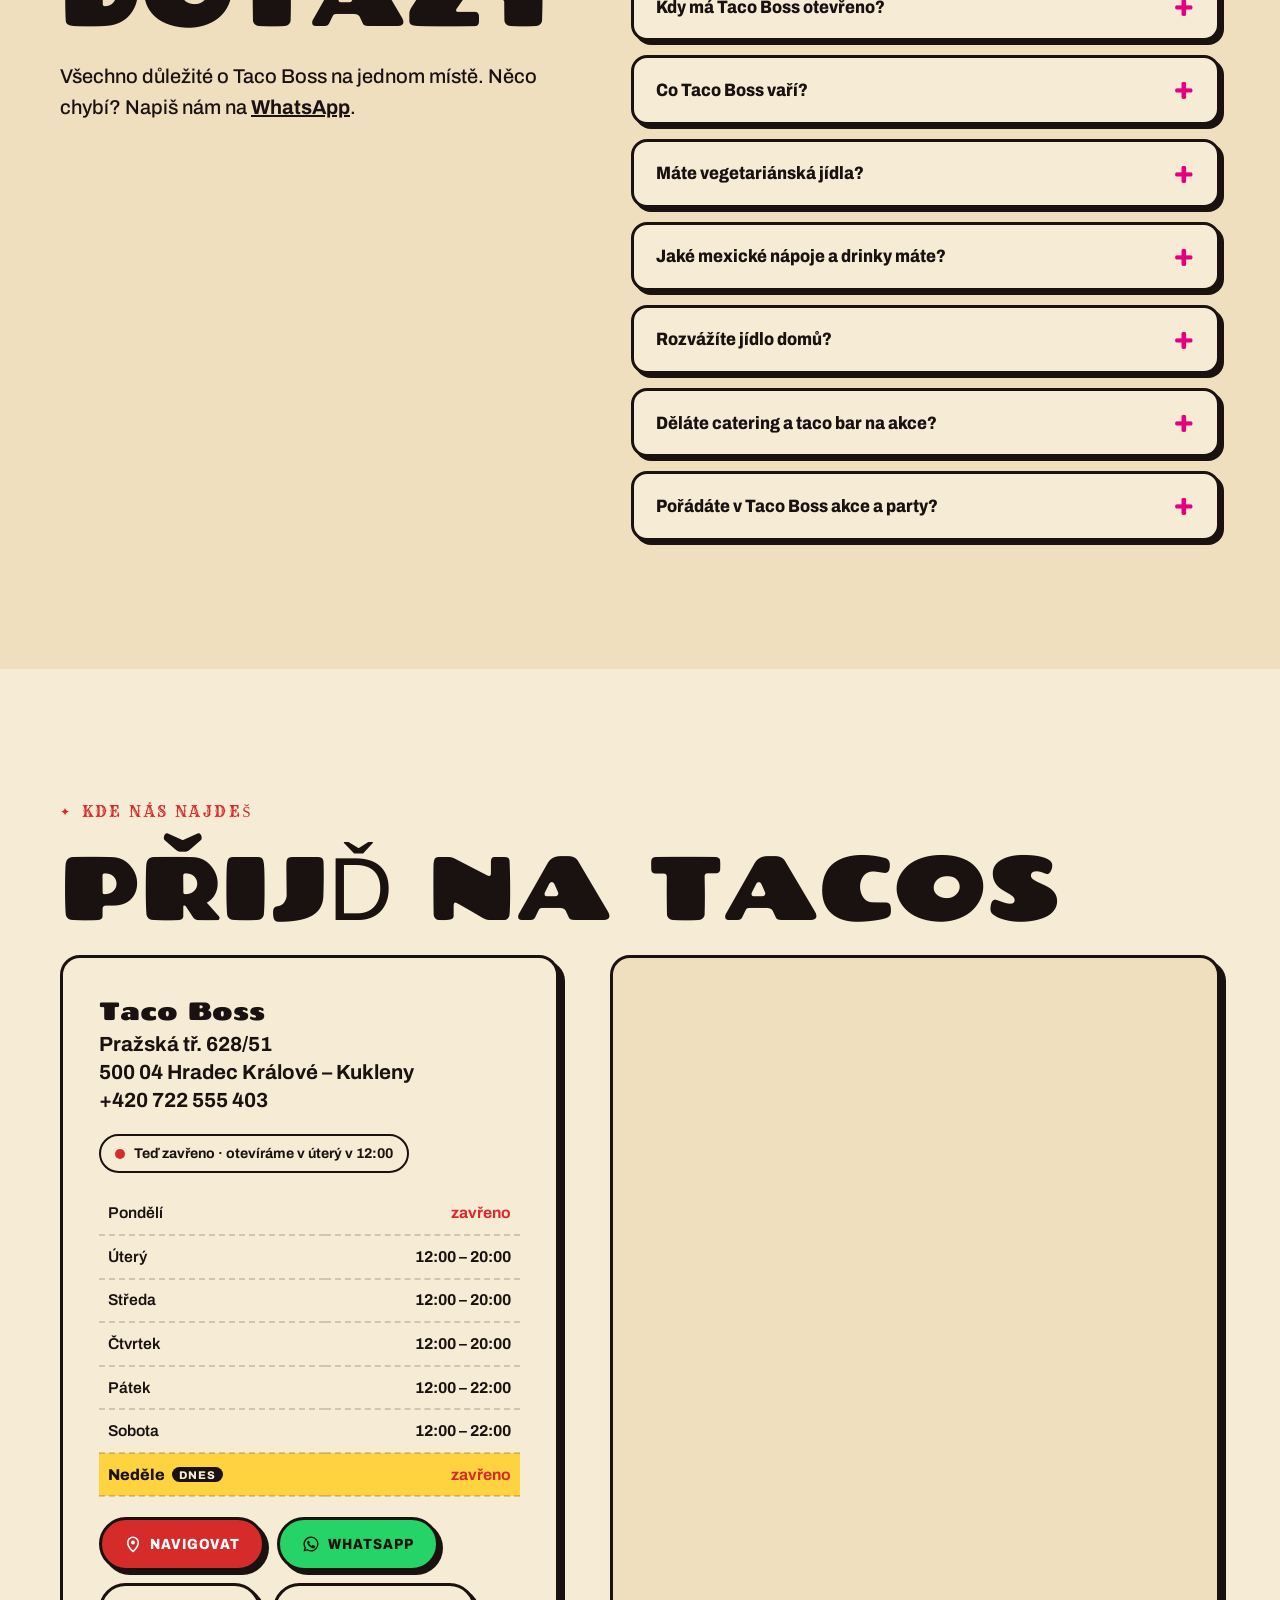
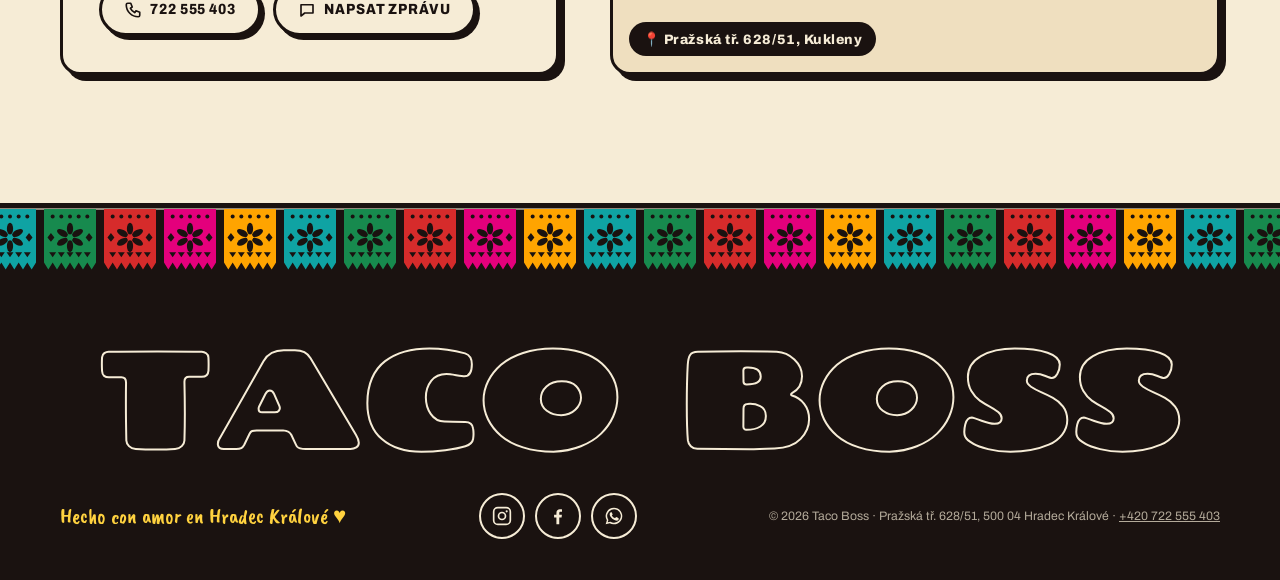
==== commit 842d91cf: "Add events section with Instagram videos - "Akce" section: upcoming event card (Día de los Muertos –" ====
--- a/index.html
+++ b/index.html
@@ -363,6 +363,63 @@
             "@type": "Answer",
             "text": "Ano. Na svatby, firemní akce, festivaly i narozeniny postavíme taco bar a o hosty se postaráme. Jezdíme po celém Česku. Ozvi se na WhatsApp nebo telefon 722 555 403."
           }
+        },
+        {
+          "@type": "Question",
+          "name": "Pořádáte v Taco Boss akce a party?",
+          "acceptedAnswer": {
+            "@type": "Answer",
+            "text": "Ano. Pořádáme karaoke, diskotéky, večery s DJs a tematické party. Aktuální akce najdeš na webu v sekci Akce a na Instagramu @tacoboss."
+          }
+        }
+      ]
+    },
+    {
+      "@type": "Event",
+      "@id": "https://www.tacoboss.cz/#event-coco-2026",
+      "name": "Día de los Muertos – Coco party v Taco Boss",
+      "description": "Tematická party na Den mrtvých inspirovaná filmem Coco: workshopy malování (15–19 h), hudba a kostýmy, mexická fiesta pro celou rodinu.",
+      "startDate": "2026-10-31T15:00:00+01:00",
+      "eventStatus": "https://schema.org/EventScheduled",
+      "eventAttendanceMode": "https://schema.org/OfflineEventAttendanceMode",
+      "image": [
+        "https://www.tacoboss.cz/img/og.jpg"
+      ],
+      "url": "https://www.tacoboss.cz/#akce",
+      "location": {
+        "@type": "Place",
+        "name": "Taco Boss",
+        "address": {
+          "@type": "PostalAddress",
+          "streetAddress": "Pražská tř. 628/51",
+          "addressLocality": "Hradec Králové",
+          "postalCode": "500 04",
+          "addressCountry": "CZ"
+        }
+      },
+      "organizer": {
+        "@type": "Organization",
+        "name": "3PIQ Entertainment",
+        "url": "https://www.instagram.com/3piq.inc/"
+      },
+      "offers": [
+        {
+          "@type": "Offer",
+          "name": "Workshop",
+          "price": "100",
+          "priceCurrency": "CZK",
+          "availability": "https://schema.org/InStock",
+          "url": "https://www.instagram.com/p/Dep6MxwI2KK/",
+          "validFrom": "2026-10-18T00:00:00+02:00"
+        },
+        {
+          "@type": "Offer",
+          "name": "Vstup na party",
+          "price": "150",
+          "priceCurrency": "CZK",
+          "availability": "https://schema.org/InStock",
+          "url": "https://www.instagram.com/p/Dep6MxwI2KK/",
+          "validFrom": "2026-10-18T00:00:00+02:00"
         }
       ]
     }
@@ -925,6 +982,82 @@
 .mini-t span{font-weight:800;font-size:.88rem;white-space:nowrap;overflow:hidden;text-overflow:ellipsis}
 .mini-btn{flex:none;width:40px;height:40px;border-radius:50%;border:0;background:var(--rosa);color:#fff;display:grid;place-items:center;cursor:pointer}
 .mini-btn svg{width:20px;height:20px;fill:currentColor}
+
+/* ───────── Akce ───────── */
+.akce{
+  --zig:var(--ink);background-color:var(--ink);color:var(--paper);
+  background-image:radial-gradient(rgba(255,164,0,.13) 1px,transparent 1.7px);background-size:14px 14px;
+}
+.akce .kicker{color:var(--marigold)}
+.akce .h2{color:var(--paper);text-shadow:.05em .05em 0 var(--rosa)}
+.akce .lead{color:rgba(246,236,214,.85)}
+.akce-head{max-width:640px;margin-bottom:clamp(28px,4vw,44px)}
+.events{display:grid;gap:24px}
+.event{
+  position:relative;display:grid;grid-template-columns:auto 1fr;max-width:860px;overflow:hidden;
+  background:var(--paper);color:var(--ink);border:3px solid var(--ink);border-radius:18px;box-shadow:8px 8px 0 var(--marigold);
+}
+.event[hidden],.next-event[hidden],.ev-empty[hidden]{display:none}
+.ev-date{
+  display:flex;flex-direction:column;align-items:center;justify-content:center;min-width:118px;padding:18px 16px;
+  background:var(--rosa);color:#fff;border-right:3px dashed var(--ink);text-align:center;
+}
+.ev-date .w{font-size:.78rem;font-weight:800;text-transform:uppercase;letter-spacing:.1em}
+.ev-date .d{font-family:var(--display);font-size:3.4rem;line-height:1;text-shadow:3px 3px 0 var(--ink)}
+.ev-date .m{font-family:var(--serif);text-transform:uppercase;letter-spacing:.12em;font-size:.9rem}
+.ev-body{position:relative;padding:18px 128px 22px 24px}
+.ev-skull{position:absolute;right:16px;top:14px;width:100px;rotate:8deg;transition:rotate .4s cubic-bezier(.2,1.6,.4,1)}
+.event:hover .ev-skull{rotate:-8deg}
+.ev-tag{font-family:var(--serif);font-size:.8rem;letter-spacing:.14em;text-transform:uppercase;color:var(--chili)}
+.event h3{margin:.2em 0 .35em;font-family:var(--display);font-weight:400;font-size:clamp(1.45rem,2.6vw,2.05rem);line-height:1.05}
+.ev-desc{color:var(--ink-soft);max-width:52ch}
+.ev-meta{list-style:none;padding:0;margin:12px 0 8px;display:grid;gap:4px;font-weight:700}
+.ev-org{font-size:.85rem;color:var(--ink-soft)}
+.ev-org a{font-weight:800;color:var(--ink)}
+.ev-btns{display:flex;flex-wrap:wrap;gap:10px;margin-top:16px}
+.ev-empty{font-size:1.1rem}
+.ev-empty a{color:var(--corn);font-weight:800}
+@media (max-width:640px){
+  .event{grid-template-columns:1fr}
+  .ev-date{flex-direction:row;gap:.6em;justify-content:flex-start;padding:10px 18px;border-right:0;border-bottom:3px dashed var(--ink)}
+  .ev-date .d{font-size:2.2rem}
+  .ev-body{padding:16px 18px 20px}
+  .ev-skull{width:72px;top:-62px;right:12px}
+}
+.reels-head{display:flex;flex-wrap:wrap;justify-content:space-between;align-items:flex-end;gap:16px;margin:clamp(52px,7vw,80px) 0 20px}
+.reels-head h3{margin:0;font-family:var(--display);font-weight:400;font-size:clamp(1.6rem,3.4vw,2.4rem)}
+.reels{list-style:none;margin:0;padding:0;display:grid;grid-template-columns:repeat(3,minmax(0,1fr));gap:20px;align-items:start}
+@media (max-width:820px){
+  .reels{grid-template-columns:none;grid-auto-flow:column;grid-auto-columns:76%;overflow-x:auto;scroll-snap-type:x mandatory;padding:4px 4px 12px;margin:0 -4px}
+  .reel-wrap{scroll-snap-align:start}
+  .reel{aspect-ratio:9/14}
+}
+.reel{
+  position:relative;display:flex;flex-direction:column;justify-content:flex-end;gap:2px;width:100%;aspect-ratio:4/5;overflow:hidden;
+  padding:16px 18px;text-align:left;font:inherit;color:#fff;cursor:pointer;
+  background:linear-gradient(160deg,var(--c1),var(--c2));border:3px solid var(--paper);border-radius:18px;box-shadow:6px 6px 0 var(--rosa);
+}
+.reel::before{content:"";position:absolute;inset:0;background-image:radial-gradient(rgba(255,255,255,.14) 1px,transparent 1.7px);background-size:10px 10px}
+.reel .emo{position:absolute;left:50%;top:14%;translate:-50% 0;font-size:clamp(3rem,7vw,4.6rem);filter:drop-shadow(3px 4px 0 rgba(0,0,0,.3))}
+.reel .play{
+  position:absolute;left:50%;top:52%;translate:-50% -50%;width:66px;height:66px;border-radius:50%;display:grid;place-items:center;
+  background:var(--paper);color:var(--ink);border:3px solid var(--ink);box-shadow:3px 3px 0 var(--ink);transition:transform .2s;
+}
+.reel .play svg{width:30px;height:30px;fill:currentColor;margin-left:3px}
+.reel:hover .play,.reel:focus-visible .play{transform:scale(1.12)}
+.reel b{position:relative;font-family:var(--display);font-weight:400;font-size:1.35rem;line-height:1.1}
+.reel small{position:relative;font-weight:700;opacity:.88}
+.reel .reel-ig{position:absolute;right:12px;top:12px;width:24px;height:24px;color:#fff}
+.reel-frame{display:block;width:100%;height:600px;border:3px solid var(--paper);border-radius:18px;background:#fff}
+.akce-note{margin-top:14px;font-size:.82rem;color:rgba(246,236,214,.6)}
+.hero .status{margin-right:8px}
+.next-event{
+  display:inline-flex;align-items:center;gap:.55em;margin-top:12px;padding:.45em 1em;text-decoration:none;
+  background:var(--rosa);color:#fff;border:2px solid var(--ink);border-radius:999px;box-shadow:3px 3px 0 var(--ink);
+  font-weight:800;font-size:.88rem;transition:transform .15s;
+}
+.next-event:hover{transform:translate(-2px,-2px) rotate(-1.5deg)}
+@media (max-width:1180px){.nav-links li.opt{display:none}}
 
 /* ───────── Los Juegos ───────── */
 .juegos{--zig:var(--paper-2);background-color:var(--paper-2)}
@@ -1135,12 +1268,13 @@
       </a>
       <ul class="nav-links">
         <li><a href="#menu">Menu</a></li>
-        <li><a href="#cantina">Cantina</a></li>
+        <li class="opt"><a href="#cantina">Cantina</a></li>
+        <li><a href="#akce">Akce</a></li>
         <li><a href="#rockola">Rockola</a></li>
         <li><a href="#hry">Hry</a></li>
         <li><a href="#objednat">Objednat</a></li>
-        <li><a href="#o-nas">O nás</a></li>
-        <li><a href="#catering">Catering</a></li>
+        <li class="opt"><a href="#o-nas">O nás</a></li>
+        <li class="opt"><a href="#catering">Catering</a></li>
         <li><a href="#kde">Kde jsme</a></li>
         <li class="keep"><a class="pill" href="https://www.instagram.com/tacoboss/" target="_blank" rel="noopener"><svg aria-hidden="true"><use href="#i-ig"/></svg>@tacoboss</a></li>
       </ul>
@@ -1172,6 +1306,7 @@
         <a class="btn" href="#kde"><svg aria-hidden="true"><use href="#i-pin"/></svg>Kde nás najdeš</a>
       </div>
       <p class="status" data-status aria-live="polite"><span class="dot"></span><span class="txt">Otevírací doba níže</span></p>
+      <a class="next-event" href="#akce" data-end="2026-11-01T03:00:00+01:00"><span aria-hidden="true">💀</span>So 31. 10. · Coco party<span aria-hidden="true">→</span></a>
     </div>
 
     <div class="hero-art" aria-hidden="true">
@@ -1450,6 +1585,80 @@
   </div>
 </section>
 
+<!-- ═════════ AKCE (eventy + videa z IG) ═════════ -->
+<!-- Nová akce = zkopíruj <article class="event"> a uprav texty, data-end a odkazy; proběhlé akce se skryjí samy.
+     Nezapomeň přidat/aktualizovat i "Event" ve strukturovaných datech v <head>. -->
+<section class="section akce zig" id="akce">
+  <div class="wrap">
+    <div class="akce-head" data-reveal>
+      <p class="kicker">Akce &amp; party</p>
+      <h2 class="h2">Fiesta v Kuklenech</h2>
+      <p class="lead">Karaoke, diskotéky, DJs a tematické večery. Tady je, co se u nás chystá a jak to u nás vypadá.</p>
+    </div>
+
+    <div class="events">
+      <article class="event" data-reveal data-end="2026-11-01T03:00:00+01:00">
+        <div class="ev-date"><span class="w">sobota</span><span class="d">31</span><span class="m">října</span></div>
+        <div class="ev-body">
+          <svg class="ev-skull" viewBox="0 0 100 100" aria-hidden="true">
+            <path fill="#f6ecd6" stroke="#1a1210" stroke-width="3" stroke-linejoin="round" d="M50 8C28 8 14 24 14 44c0 12 6 20 12 24v14c0 4 3 6 6 6h36c3 0 6-2 6-6V68c6-4 12-12 12-24C86 24 72 8 50 8Z"/>
+            <circle cx="35" cy="46" r="13" fill="none" stroke="#ffa400" stroke-width="5" stroke-dasharray="4 3"/>
+            <circle cx="65" cy="46" r="13" fill="none" stroke="#0fa3a3" stroke-width="5" stroke-dasharray="4 3"/>
+            <circle cx="35" cy="46" r="8" fill="#1a1210"/><circle cx="65" cy="46" r="8" fill="#1a1210"/>
+            <circle cx="37.5" cy="43.5" r="2.4" fill="#fff"/><circle cx="67.5" cy="43.5" r="2.4" fill="#fff"/>
+            <path fill="#e4007c" stroke="#1a1210" stroke-width="2" d="M50 66l-5-6c-2-3 0-6 3-6 1 0 2 1 2 2 0-1 1-2 2-2 3 0 5 3 3 6Z"/>
+            <path stroke="#1a1210" stroke-width="2.5" stroke-linecap="round" d="M34 76h32M38 72v8M44 72v8M50 72v8M56 72v8M62 72v8"/>
+            <g stroke="#1a1210" stroke-width="2"><circle cx="50" cy="15" r="4" fill="#ffd23f"/><circle cx="43" cy="20" r="4" fill="#e4007c"/><circle cx="57" cy="20" r="4" fill="#e4007c"/><circle cx="50" cy="23" r="3.5" fill="#178a4e"/></g>
+          </svg>
+          <p class="ev-tag">Party · workshopy · pro celou rodinu</p>
+          <h3>Día de los Muertos – Coco party</h3>
+          <p class="ev-desc">Barevný večer inspirovaný filmem Coco: malování, hudba, kostýmy a mexická fiesta na Den mrtvých. Přijď v masce a vezmi celou partu!</p>
+          <ul class="ev-meta">
+            <li>🎨 Workshopy 15:00–19:00 · 100 Kč</li>
+            <li>💀 Party od 19:00 · vstup 150 Kč</li>
+            <li>📍 Taco Boss, Pražská tř. 628/51, Kukleny</li>
+          </ul>
+          <p class="ev-org">Pořádá 3PIQ Entertainment · info <a href="tel:+420607997328">607 997 328</a></p>
+          <div class="ev-btns">
+            <a class="btn btn-chili" href="https://calendar.google.com/calendar/render?action=TEMPLATE&amp;text=D%C3%ADa%20de%20los%20Muertos%20%E2%80%93%20Coco%20party%20v%20Taco%20Boss&amp;dates=20261031T140000Z/20261031T220000Z&amp;details=Workshopy%2015%E2%80%9319%20h%20%28100%20K%C4%8D%29%2C%20party%20od%2019%20h%20%28vstup%20150%20K%C4%8D%29.%20Po%C5%99%C3%A1d%C3%A1%203PIQ%20Entertainment.%20V%C3%ADce%3A%20https%3A//www.instagram.com/p/Dep6MxwI2KK/&amp;location=Taco%20Boss%2C%20Pra%C5%BEsk%C3%A1%20t%C5%99.%20628/51%2C%20500%2004%20Hradec%20Kr%C3%A1lov%C3%A9" target="_blank" rel="noopener">📅 Přidat do kalendáře</a>
+            <a class="btn" href="https://www.instagram.com/p/Dep6MxwI2KK/" target="_blank" rel="noopener"><svg aria-hidden="true"><use href="#i-ig"/></svg>Plakát na Instagramu</a>
+          </div>
+        </div>
+      </article>
+      <p class="ev-empty" id="ev-empty" hidden>Další akce právě chystáme. Sleduj <a href="https://www.instagram.com/tacoboss/" target="_blank" rel="noopener">@tacoboss</a>, ať ti nic neuteče!</p>
+    </div>
+
+    <div class="reels-head" data-reveal>
+      <h3>Jak to u nás vypadá</h3>
+      <a class="btn btn-corn" href="https://www.instagram.com/tacoboss/" target="_blank" rel="noopener"><svg aria-hidden="true"><use href="#i-ig"/></svg>Další videa na Instagramu</a>
+    </div>
+    <ul class="reels">
+        <li class="reel-wrap" data-reveal style="--d:0">
+          <button type="button" class="reel" data-embed="https://www.instagram.com/reel/DeVLzhQobAH/embed/" data-title="Sound Check – video z Instagramu" style="--c1:#e4007c;--c2:#5a1a8a" aria-label="Přehrát video Sound Check z Instagramu">
+            <svg class="reel-ig" viewBox="0 0 24 24" aria-hidden="true"><use href="#i-ig"/></svg><span class="emo" aria-hidden="true">🎧</span>
+            <span class="play" aria-hidden="true"><svg viewBox="0 0 24 24"><path d="M8 5.5v13l11-6.5z"/></svg></span>
+            <b>Sound Check</b><small>10. 10. 2026 · 3 DJs</small>
+          </button>
+        </li>
+        <li class="reel-wrap" data-reveal style="--d:1">
+          <button type="button" class="reel" data-embed="https://www.instagram.com/reel/DLuwLulIEhi/embed/" data-title="Mexiko Spectacular – video z Instagramu" style="--c1:#ffa400;--c2:#d62b2b" aria-label="Přehrát video Mexiko Spectacular z Instagramu">
+            <svg class="reel-ig" viewBox="0 0 24 24" aria-hidden="true"><use href="#i-ig"/></svg><span class="emo" aria-hidden="true">💃</span>
+            <span class="play" aria-hidden="true"><svg viewBox="0 0 24 24"><path d="M8 5.5v13l11-6.5z"/></svg></span>
+            <b>Mexiko Spectacular</b><small>léto 2025</small>
+          </button>
+        </li>
+        <li class="reel-wrap" data-reveal style="--d:2">
+          <button type="button" class="reel" data-embed="https://www.instagram.com/reel/DKwyyxkooEr/embed/" data-title="Rock for People – video z Instagramu" style="--c1:#0fa3a3;--c2:#1a1210" aria-label="Přehrát video Rock for People z Instagramu">
+            <svg class="reel-ig" viewBox="0 0 24 24" aria-hidden="true"><use href="#i-ig"/></svg><span class="emo" aria-hidden="true">🤘</span>
+            <span class="play" aria-hidden="true"><svg viewBox="0 0 24 24"><path d="M8 5.5v13l11-6.5z"/></svg></span>
+            <b>Rock for People</b><small>festival 2025</small>
+          </button>
+        </li>
+    </ul>
+    <p class="akce-note">Videa se načtou z Instagramu až po kliknutí.</p>
+  </div>
+</section>
+
 <!-- ═════════ LOS JUEGOS (hry) ═════════ -->
 <section class="section juegos halftone zig" id="hry">
   <div class="wrap">
@@ -1610,6 +1819,7 @@
         <details class="qa" data-reveal style="--d:1"><summary><h3>Jaké mexické nápoje a drinky máte?</h3></summary><div class="a"><p>Aguas frescas horchata a jamaica, pivo Corona, Kocour a Krakonoš a mexické koktejly: margarita, mezcalita, charro negro a carajillo.</p></div></details>
         <details class="qa" data-reveal style="--d:2"><summary><h3>Rozvážíte jídlo domů?</h3></summary><div class="a"><p>Ano, objednat můžeš přes <a href="#objednat">Wolt, foodora nebo Bolt Food</a>, případně napiš na <a href="https://wa.me/420722555403" target="_blank" rel="noopener">WhatsApp 722 555 403</a>.</p></div></details>
         <details class="qa" data-reveal style="--d:0"><summary><h3>Děláte catering a taco bar na akce?</h3></summary><div class="a"><p>Ano. Na svatby, firemní akce, festivaly i narozeniny postavíme taco bar a o hosty se postaráme. Jezdíme po celém Česku. Ozvi se na WhatsApp nebo telefon <a href="tel:+420722555403">722 555 403</a>.</p></div></details>
+        <details class="qa" data-reveal style="--d:1"><summary><h3>Pořádáte v Taco Boss akce a party?</h3></summary><div class="a"><p>Ano! Pořádáme karaoke, diskotéky, večery s DJs a tematické party. Aktuální program najdeš <a href="#akce">v sekci Akce</a> a na <a href="https://www.instagram.com/tacoboss/" target="_blank" rel="noopener">Instagramu @tacoboss</a>.</p></div></details>
     </div>
   </div>
 </section>
@@ -1906,6 +2116,47 @@
   select(0, false);
 })();
 
+/* ── Akce: skrýt proběhlé akce, Instagram videa načíst až po kliknutí ── */
+(() => {
+  const now = Date.now();
+  let upcoming = 0;
+  document.querySelectorAll("[data-end]").forEach(el => {
+    const past = Date.parse(el.dataset.end) < now;
+    el.hidden = past;
+    if (!past && el.classList.contains("event")) upcoming++;
+  });
+  const empty = document.getElementById("ev-empty");
+  if (empty) empty.hidden = upcoming > 0;
+
+  document.querySelectorAll(".reel[data-embed]").forEach(btn =>
+    btn.addEventListener("click", () => {
+      const frame = document.createElement("iframe");
+      frame.className = "reel-frame";
+      frame.src = btn.dataset.embed;
+      frame.title = btn.dataset.title;
+      frame.allow = "autoplay; encrypted-media; picture-in-picture; web-share";
+      frame.allowFullscreen = true;
+      btn.replaceWith(frame);
+    }),
+  );
+
+  // Instagram posílá výšku obsahu zprávou {type:"MEASURE"} – iframe podle ní zvětšíme
+  addEventListener("message", e => {
+    if (e.origin !== "https://www.instagram.com") return;
+    let data = e.data;
+    try {
+      if (typeof data === "string") data = JSON.parse(data);
+    } catch {
+      return;
+    }
+    const h = data && data.type === "MEASURE" && data.details && data.details.height;
+    if (!h) return;
+    document.querySelectorAll(".reel-frame").forEach(f => {
+      if (f.contentWindow === e.source) f.style.height = `${Math.ceil(h) + f.offsetHeight - f.clientHeight}px`; // + rámeček
+    });
+  });
+})();
+
 </script>
 </body>
 </html>
